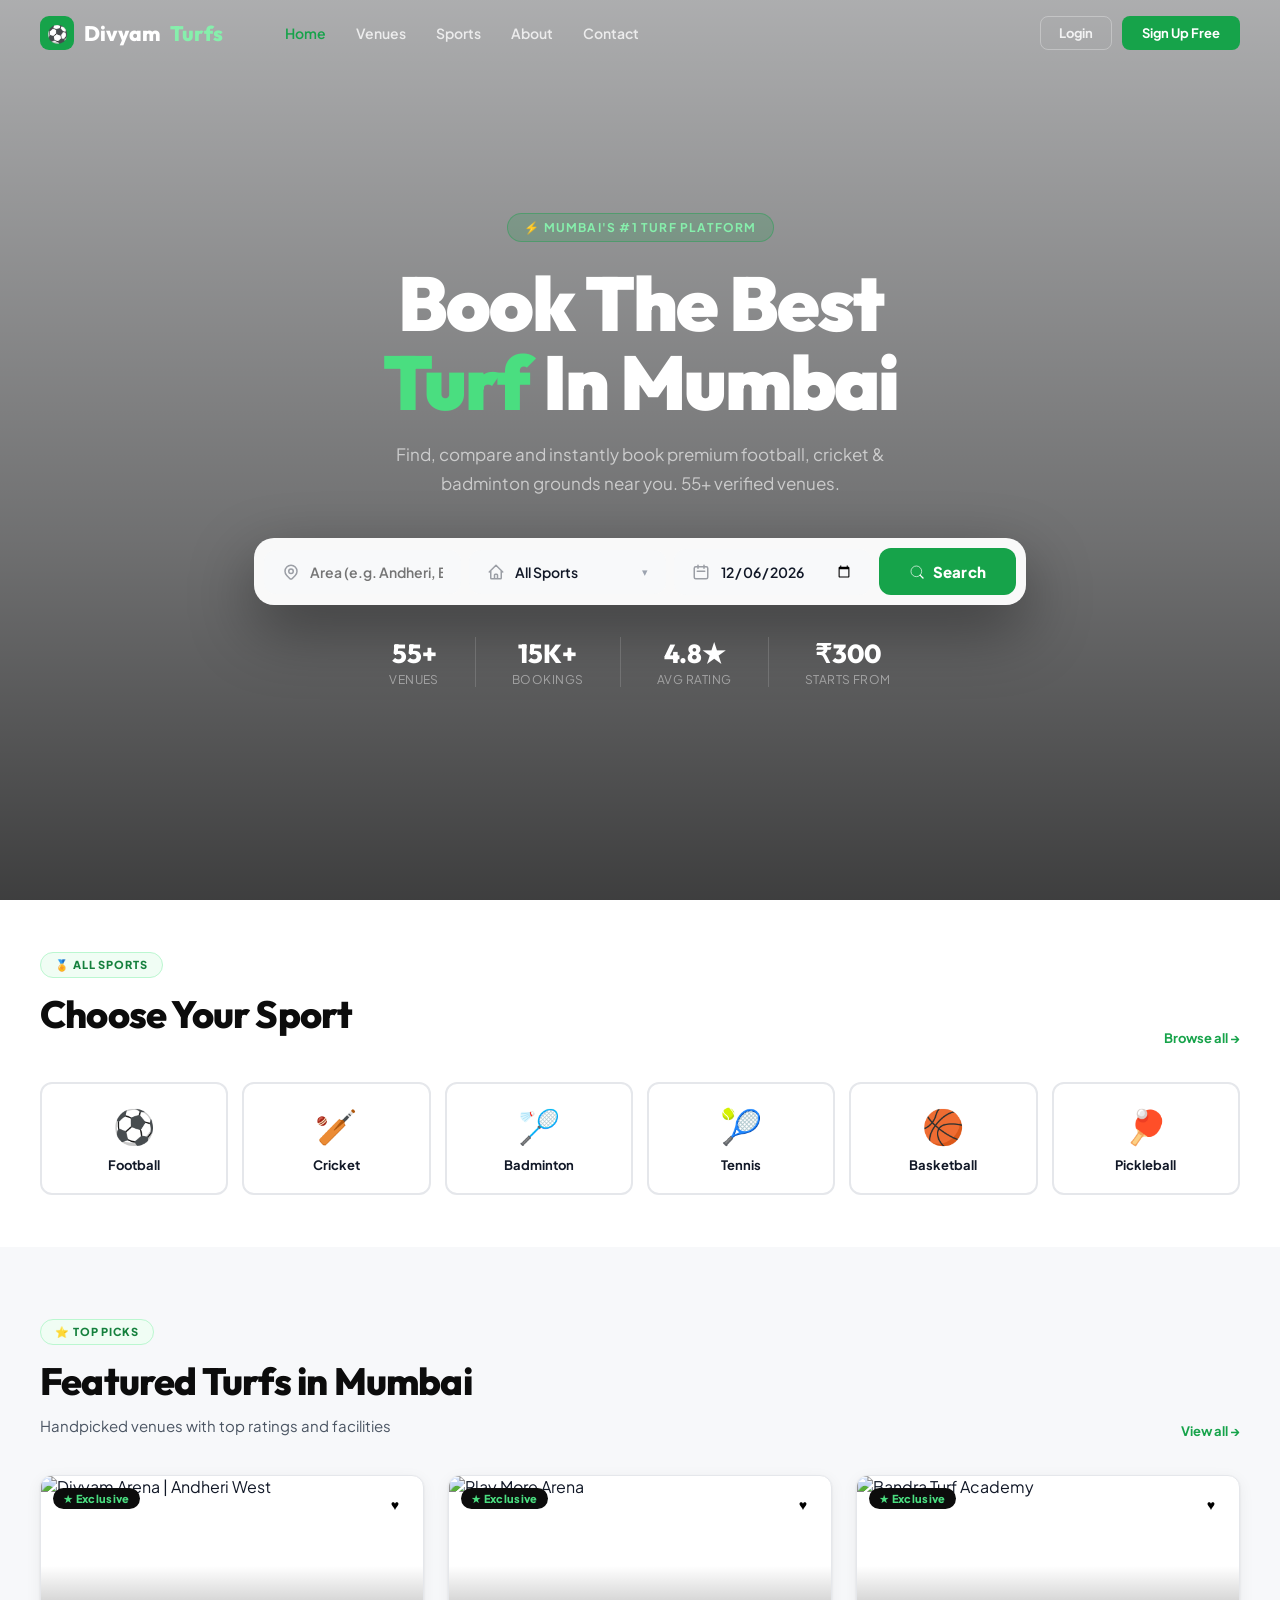
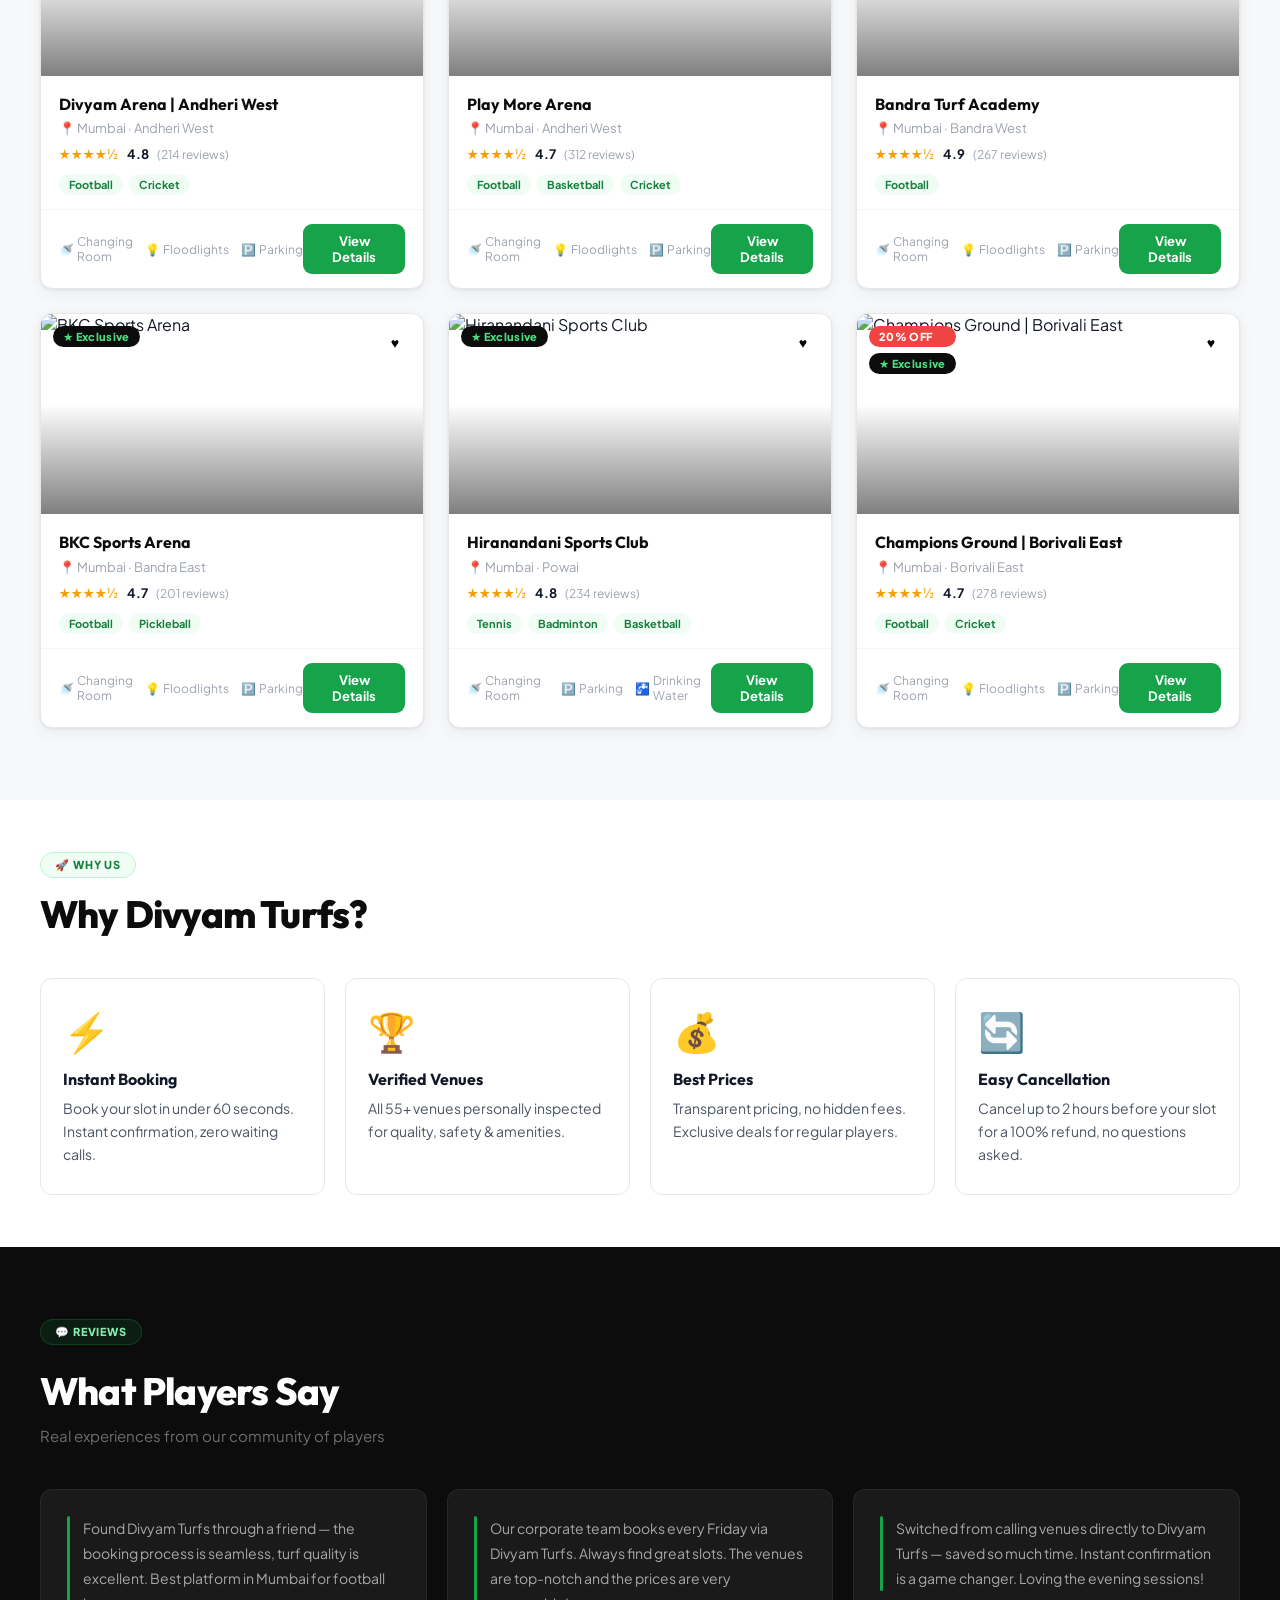
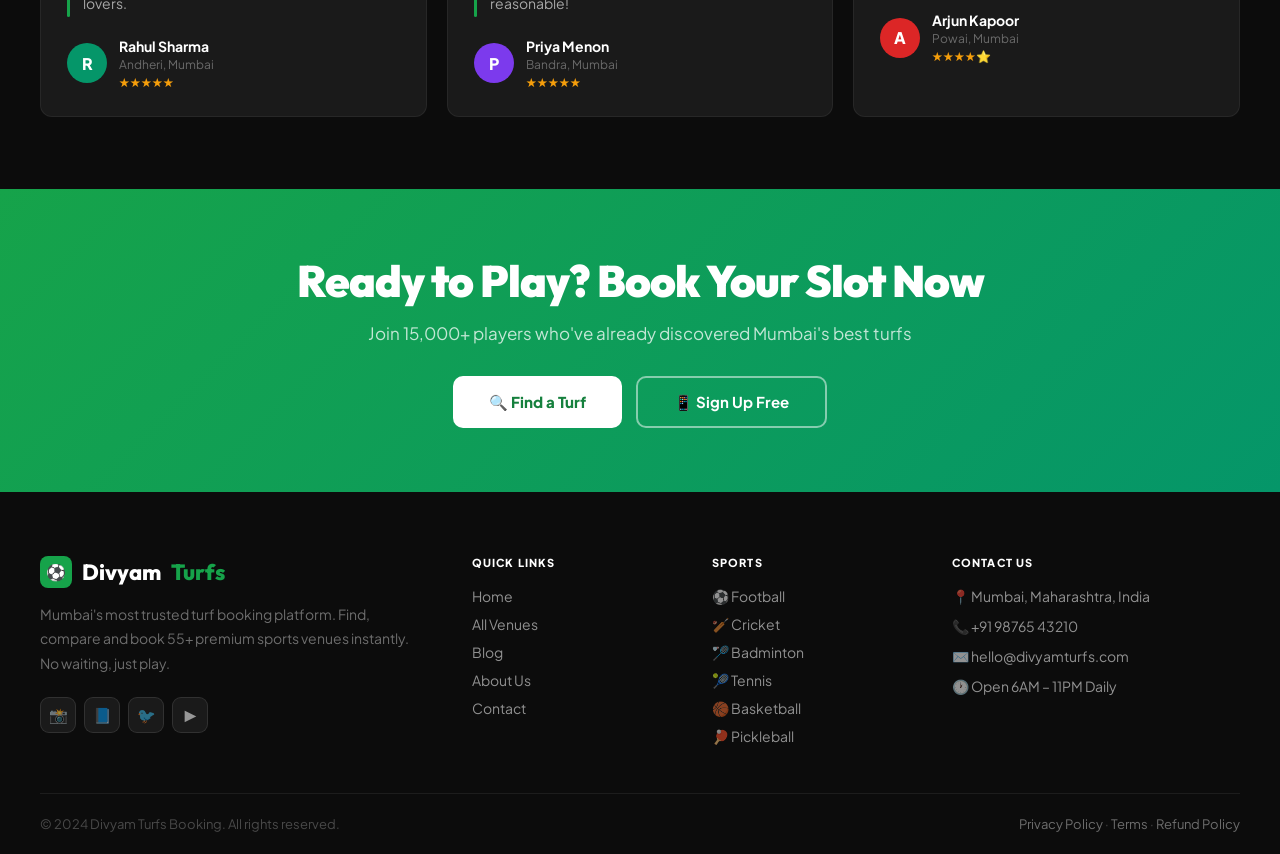
==== Turf_project/divyam_turf/index.html @ 802cd6c8 "Add files via upload" ====
<!DOCTYPE html>
<html lang="en">
<head>
<meta charset="UTF-8">
<meta name="viewport" content="width=device-width, initial-scale=1.0">
<title>Divyam Turfs Booking</title>
<link rel="preconnect" href="https://fonts.googleapis.com">
<link href="https://fonts.googleapis.com/css2?family=Plus+Jakarta+Sans:wght@300;400;500;600;700;800&family=Outfit:wght@400;600;700;800;900&display=swap" rel="stylesheet">
<style>
*{margin:0;padding:0;box-sizing:border-box}
:root{
  --g:#16a34a;--g2:#15803d;--g3:#bbf7d0;--g4:#f0fdf4;
  --dark:#0c0c0c;--dark2:#161616;--dark3:#1f1f1f;
  --white:#ffffff;--bg:#f7f8fa;
  --text:#111827;--text2:#4b5563;--text3:#9ca3af;
  --border:#e5e7eb;--border2:#d1d5db;
  --red:#ef4444;--yellow:#f59e0b;--blue:#3b82f6;
  --card-shadow:0 1px 3px rgba(0,0,0,0.08),0 4px 16px rgba(0,0,0,0.06);
  --card-hover:0 8px 32px rgba(0,0,0,0.14);
  --r:12px;--r2:8px;
  --font:'Plus Jakarta Sans',sans-serif;
  --display:'Outfit',sans-serif;
}
html{scroll-behavior:smooth;font-size:16px}
body{font-family:var(--font);background:var(--bg);color:var(--text);-webkit-font-smoothing:antialiased;overflow-x:hidden}
*,:before,:after{box-sizing:border-box}
a{text-decoration:none;color:inherit}
img{display:block;max-width:100%}
button{cursor:pointer;font-family:var(--font)}
input,select,textarea{font-family:var(--font);outline:none}
ul{list-style:none}

/* ── PAGES ── */
.page{display:none;min-height:100vh}
.page.active{display:block}

/* ── TOAST ── */
#toast{
  position:fixed;bottom:32px;left:50%;transform:translateX(-50%) translateY(8px);
  background:var(--dark);color:#fff;padding:12px 28px;border-radius:50px;
  font-size:14px;font-weight:600;letter-spacing:0.01em;
  opacity:0;transition:all 0.3s;z-index:99999;pointer-events:none;
  border:1px solid rgba(255,255,255,0.08);
}
#toast.show{opacity:1;transform:translateX(-50%) translateY(0)}

/* ── LOADER ── */
.page-loader{
  position:fixed;inset:0;background:#fff;z-index:9999;
  display:flex;align-items:center;justify-content:center;flex-direction:column;gap:16px;
  transition:opacity 0.4s;
}
.loader-logo{font-family:var(--display);font-size:28px;font-weight:800;color:var(--dark)}
.loader-logo span{color:var(--g)}
.loader-bar{width:200px;height:3px;background:#e5e7eb;border-radius:2px;overflow:hidden}
.loader-fill{height:100%;background:var(--g);border-radius:2px;animation:lf 1s ease forwards}
@keyframes lf{from{width:0}to{width:100%}}

/* ══════════════════════════
   NAVBAR
══════════════════════════ */
.navbar{
  position:fixed;top:0;left:0;right:0;z-index:1000;height:66px;
  display:flex;align-items:center;padding:0 40px;gap:48px;
  transition:all 0.3s;
}
.navbar.solid{background:var(--white);border-bottom:1px solid var(--border);box-shadow:0 1px 8px rgba(0,0,0,0.06)}
.navbar.transparent{background:transparent}
.nav-logo{font-family:var(--display);font-size:21px;font-weight:800;cursor:pointer;flex-shrink:0;display:flex;align-items:center;gap:10px}
.nav-logo-icon{width:34px;height:34px;background:var(--g);border-radius:9px;display:flex;align-items:center;justify-content:center;font-size:17px}
.navbar.transparent .nav-logo{color:#fff}
.navbar.solid .nav-logo{color:var(--dark)}
.nav-logo span{color:var(--g)}
.navbar.transparent .nav-logo span{color:#86efac}
.nav-links{display:flex;gap:2px;flex:1}
.nav-link{
  padding:8px 14px;border-radius:8px;font-size:14px;font-weight:600;
  cursor:pointer;transition:all 0.2s;
}
.navbar.transparent .nav-link{color:rgba(255,255,255,0.78)}
.navbar.transparent .nav-link:hover{color:#fff;background:rgba(255,255,255,0.1)}
.navbar.solid .nav-link{color:var(--text2)}
.navbar.solid .nav-link:hover{color:var(--text);background:var(--bg)}
.nav-link.active-link{color:var(--g)!important}
.nav-right{display:flex;gap:10px;margin-left:auto;align-items:center;flex-shrink:0}
.btn-ghost-w{background:transparent;color:rgba(255,255,255,0.85);border:1.5px solid rgba(255,255,255,0.3);padding:8px 18px;border-radius:8px;font-size:13px;font-weight:700;transition:all 0.2s}
.btn-ghost-w:hover{border-color:rgba(255,255,255,0.7);color:#fff;background:rgba(255,255,255,0.08)}
.btn-ghost-d{background:transparent;color:var(--text);border:1.5px solid var(--border2);padding:8px 18px;border-radius:8px;font-size:13px;font-weight:700;transition:all 0.2s}
.btn-ghost-d:hover{border-color:var(--g);color:var(--g)}
.btn-g{background:var(--g);color:#fff;padding:9px 20px;border-radius:8px;font-size:13px;font-weight:700;border:none;transition:all 0.2s}
.btn-g:hover{background:var(--g2);transform:translateY(-1px)}
.nav-avatar{width:34px;height:34px;border-radius:50%;background:var(--g);color:#fff;display:flex;align-items:center;justify-content:center;font-weight:800;font-size:14px;cursor:pointer;flex-shrink:0}
.hamburger{display:none;flex-direction:column;gap:5px;background:none;border:none;padding:4px;margin-left:auto}
.hamburger span{width:22px;height:2px;border-radius:2px;display:block;transition:0.3s}
.navbar.transparent .hamburger span{background:#fff}
.navbar.solid .hamburger span{background:var(--dark)}
.mob-menu{display:none;position:fixed;top:66px;left:0;right:0;background:#fff;border-bottom:1px solid var(--border);z-index:999;padding:8px 0 16px}
.mob-menu.open{display:block}
.mob-item{display:block;padding:13px 24px;font-size:15px;font-weight:600;color:var(--text2);cursor:pointer;transition:background 0.2s}
.mob-item:hover{background:var(--bg);color:var(--text)}
.mob-divider{height:1px;background:var(--border);margin:8px 0}
.mob-btns{display:flex;gap:10px;padding:12px 24px 0}
.mob-btns button{flex:1;padding:11px;border-radius:9px;font-size:14px;font-weight:700}

/* ══════════════════════════
   HOME PAGE
══════════════════════════ */
.home-hero{
  position:relative;height:100vh;min-height:640px;
  display:flex;align-items:center;justify-content:center;
  overflow:hidden;
}
.hero-bg{
  position:absolute;inset:0;
  background-image:url('https://images.unsplash.com/photo-1529900748604-07564a03e7a6?w=1600&q=85');
  background-size:cover;background-position:center;
  filter:blur(3px) brightness(0.42) saturate(1.2);
  transform:scale(1.06);
  transition:opacity 1s;
}
.hero-overlay{
  position:absolute;inset:0;
  background:linear-gradient(to bottom,rgba(0,0,0,0.3) 0%,rgba(0,0,0,0.55) 60%,rgba(0,0,0,0.75) 100%);
}
.hero-content{position:relative;text-align:center;padding:0 24px;max-width:820px}
.hero-eyebrow{
  display:inline-flex;align-items:center;gap:8px;
  background:rgba(22,163,74,0.18);border:1px solid rgba(22,163,74,0.4);
  color:#86efac;padding:6px 16px;border-radius:50px;
  font-size:12px;font-weight:700;letter-spacing:0.1em;text-transform:uppercase;
  margin-bottom:22px;
  animation:fadeD 0.7s ease both;
}
.hero-h1{
  font-family:var(--display);font-size:clamp(42px,6.5vw,76px);font-weight:900;
  color:#fff;line-height:1.04;letter-spacing:-2px;
  margin-bottom:18px;
  animation:fadeD 0.7s 0.1s ease both;
}
.hero-h1 em{color:#4ade80;font-style:normal}
.hero-sub{
  color:rgba(255,255,255,0.62);font-size:17px;font-weight:400;line-height:1.72;
  margin-bottom:40px;max-width:520px;margin-left:auto;margin-right:auto;
  animation:fadeD 0.7s 0.2s ease both;
}
@keyframes fadeD{from{opacity:0;transform:translateY(-14px)}to{opacity:1;transform:translateY(0)}}

/* Search Panel */
.search-panel{
  background:rgba(255,255,255,0.96);
  backdrop-filter:blur(20px);
  border-radius:20px;padding:10px;
  display:flex;gap:8px;align-items:center;
  box-shadow:0 24px 64px rgba(0,0,0,0.4);
  animation:fadeU 0.7s 0.3s ease both;
  max-width:780px;margin:0 auto;
}
@keyframes fadeU{from{opacity:0;transform:translateY(16px)}to{opacity:1;transform:translateY(0)}}
.sp-field{
  flex:1;display:flex;align-items:center;gap:10px;
  padding:11px 16px;background:#f8f9fa;border-radius:12px;
  border:2px solid transparent;transition:all 0.2s;min-width:0;
}
.sp-field:focus-within{border-color:var(--g);background:#fff}
.sp-field svg{flex-shrink:0;opacity:0.4}
.sp-field input,.sp-field select{
  border:none;background:transparent;font-size:14px;font-weight:600;
  color:var(--text);width:100%;
}
.sp-field select{appearance:none;cursor:pointer}
.sp-field select option{font-weight:500;color:var(--text)}
.sp-field::after{content:'▾';flex-shrink:0;font-size:11px;color:var(--text3);pointer-events:none}
.sp-field:not(:has(select))::after{display:none}
.search-btn{
  background:var(--g);color:#fff;
  padding:14px 30px;border-radius:12px;
  font-size:15px;font-weight:800;border:none;
  cursor:pointer;flex-shrink:0;
  display:flex;align-items:center;gap:8px;
  transition:all 0.2s;letter-spacing:0.01em;
  white-space:nowrap;
}
.search-btn:hover{background:var(--g2);transform:translateY(-1px);box-shadow:0 6px 20px rgba(22,163,74,0.4)}

/* Hero Stats */
.hero-stats{
  display:flex;gap:36px;justify-content:center;margin-top:32px;
  animation:fadeU 0.7s 0.45s ease both;
}
.h-stat{text-align:center}
.h-stat-n{font-family:var(--display);font-size:26px;font-weight:800;color:#fff}
.h-stat-l{font-size:12px;color:rgba(255,255,255,0.45);margin-top:2px;letter-spacing:0.04em;text-transform:uppercase}
.h-stat-div{width:1px;background:rgba(255,255,255,0.15);align-self:stretch}

/* Sections */
.section{padding:72px 40px}
.section-inner{max-width:1240px;margin:0 auto}
.sec-label{
  display:inline-flex;align-items:center;gap:8px;
  background:var(--g4);color:var(--g2);
  padding:5px 14px;border-radius:50px;
  font-size:11px;font-weight:800;letter-spacing:0.08em;text-transform:uppercase;
  margin-bottom:12px;border:1px solid var(--g3);
}
.sec-title{font-family:var(--display);font-size:clamp(26px,3.5vw,38px);font-weight:800;color:var(--dark);letter-spacing:-0.8px;margin-bottom:8px}
.sec-sub{font-size:15px;color:var(--text2);line-height:1.7}
.sec-head{display:flex;align-items:flex-end;justify-content:space-between;gap:20px;margin-bottom:36px}
.see-all{font-size:13px;font-weight:700;color:var(--g);cursor:pointer;display:flex;align-items:center;gap:4px;white-space:nowrap}
.see-all:hover{text-decoration:underline}

/* Sports Row */
.sports-scroll{display:grid;grid-template-columns:repeat(6,1fr);gap:14px}
.sport-pill{
  background:#fff;border:2px solid var(--border);border-radius:var(--r);
  padding:20px 14px;text-align:center;cursor:pointer;
  transition:all 0.22s;display:flex;flex-direction:column;align-items:center;gap:10px;
}
.sport-pill:hover,.sport-pill.active{border-color:var(--g);background:var(--g4);transform:translateY(-3px);box-shadow:var(--card-shadow)}
.sp-ico{font-size:34px;display:block}
.sp-name{font-size:13px;font-weight:700;color:var(--text)}

/* Results Section */
.results-section{padding:0 40px 72px}
.results-inner{max-width:1240px;margin:0 auto}
.results-bar{
  display:flex;align-items:center;justify-content:space-between;
  margin-bottom:28px;gap:16px;flex-wrap:wrap;
}
.results-bar h2{font-family:var(--display);font-size:22px;font-weight:800;color:var(--dark);letter-spacing:-0.4px}
.results-bar h2 span{color:var(--g)}
.filter-pills{display:flex;gap:8px;flex-wrap:wrap}
.f-pill{
  padding:8px 18px;border-radius:50px;font-size:13px;font-weight:600;
  border:2px solid var(--border);background:#fff;color:var(--text2);
  cursor:pointer;transition:all 0.18s;
}
.f-pill:hover{border-color:var(--g);color:var(--g)}
.f-pill.on{background:var(--g);border-color:var(--g);color:#fff}
.sort-sel{
  padding:9px 14px;border-radius:9px;border:2px solid var(--border);
  font-size:13px;font-weight:600;color:var(--text);background:#fff;cursor:pointer;
  transition:border-color 0.2s;
}
.sort-sel:focus{border-color:var(--g)}
.r-count{font-size:13px;color:var(--text3);white-space:nowrap}

/* ── TURF CARDS ── */
.cards-grid{display:grid;grid-template-columns:repeat(3,1fr);gap:24px}
.turf-card{
  background:#fff;border-radius:var(--r);overflow:hidden;
  box-shadow:var(--card-shadow);cursor:pointer;
  border:1px solid var(--border);
  transition:transform 0.28s cubic-bezier(0.25,0.8,0.25,1),box-shadow 0.28s;
}
.turf-card:hover{transform:translateY(-6px);box-shadow:var(--card-hover);border-color:rgba(22,163,74,0.15)}
.tc-img{position:relative;height:200px;overflow:hidden}
.tc-img img{width:100%;height:100%;object-fit:cover;transition:transform 0.4s ease}
.turf-card:hover .tc-img img{transform:scale(1.07)}
.tc-overlay{position:absolute;inset:0;background:linear-gradient(to top,rgba(0,0,0,0.5) 0%,transparent 55%)}
.tc-badges{position:absolute;top:12px;left:12px;display:flex;flex-direction:column;gap:6px}
.tc-badge{display:inline-flex;align-items:center;gap:4px;padding:4px 10px;border-radius:50px;font-size:11px;font-weight:800;letter-spacing:0.03em}
.badge-excl{background:var(--dark);color:#4ade80}
.badge-disc{background:#ef4444;color:#fff}
.badge-new{background:var(--blue);color:#fff}
.tc-fav{position:absolute;top:12px;right:12px;width:32px;height:32px;border-radius:50%;background:rgba(255,255,255,0.9);display:flex;align-items:center;justify-content:center;font-size:14px;border:none;cursor:pointer;transition:all 0.2s;backdrop-filter:blur(4px)}
.tc-fav:hover{background:#fff;transform:scale(1.1)}
.tc-fav.liked{color:#ef4444}
.tc-body{padding:18px 18px 0}
.tc-name{font-family:var(--display);font-size:16px;font-weight:700;color:var(--dark);margin-bottom:6px;line-height:1.3;transition:color 0.2s}
.turf-card:hover .tc-name{color:var(--g2)}
.tc-loc{display:flex;align-items:center;gap:5px;font-size:13px;color:var(--text3);margin-bottom:10px}
.tc-rating{display:flex;align-items:center;gap:8px;margin-bottom:12px}
.tc-stars{color:var(--yellow);font-size:13px;letter-spacing:1px}
.tc-rscore{font-size:13px;font-weight:700;color:var(--text)}
.tc-rcount{font-size:12px;color:var(--text3)}
.tc-sports{display:flex;gap:6px;flex-wrap:wrap;margin-bottom:14px}
.tc-sport{font-size:11px;font-weight:700;padding:4px 10px;border-radius:50px;background:var(--g4);color:var(--g2)}
.tc-footer{
  display:flex;align-items:center;justify-content:space-between;
  padding:14px 18px;border-top:1px solid #f3f4f6;margin-top:4px;
}
.tc-amenities{display:flex;gap:12px}
.tc-am{font-size:12px;color:var(--text3);display:flex;align-items:center;gap:3px}
.tc-btn{
  background:var(--g);color:#fff;padding:9px 20px;
  border-radius:9px;font-size:13px;font-weight:700;border:none;
  cursor:pointer;transition:all 0.2s;
}
.tc-btn:hover{background:var(--g2)}

/* Empty */
.empty-state{grid-column:1/-1;text-align:center;padding:80px 20px}
.empty-ico{font-size:72px;margin-bottom:16px}
.empty-state h3{font-family:var(--display);font-size:24px;font-weight:700;margin-bottom:8px}
.empty-state p{color:var(--text3);font-size:15px}

/* Skeleton */
.skel{background:#fff;border-radius:var(--r);overflow:hidden;border:1px solid var(--border)}
.skel-img{height:200px;background:linear-gradient(90deg,#f0f0f0 25%,#f9f9f9 50%,#f0f0f0 75%);background-size:200% 100%;animation:shimmer 1.5s infinite}
.skel-b{padding:18px;display:flex;flex-direction:column;gap:10px}
.skel-l{height:13px;border-radius:6px;background:linear-gradient(90deg,#f0f0f0 25%,#f9f9f9 50%,#f0f0f0 75%);background-size:200% 100%;animation:shimmer 1.5s infinite}
@keyframes shimmer{0%{background-position:200% 0}100%{background-position:-200% 0}}

/* Features */
.features-grid{display:grid;grid-template-columns:repeat(4,1fr);gap:20px}
.feat-card{background:#fff;border-radius:var(--r);padding:28px 22px;border:1px solid var(--border);transition:all 0.2s}
.feat-card:hover{border-color:var(--g);box-shadow:var(--card-shadow);transform:translateY(-3px)}
.feat-ico{font-size:38px;margin-bottom:14px}
.feat-h{font-family:var(--display);font-size:16px;font-weight:700;margin-bottom:8px}
.feat-p{font-size:14px;color:var(--text2);line-height:1.65}

/* Testimonials */
.testi-section{background:var(--dark);padding:72px 40px}
.testi-inner{max-width:1240px;margin:0 auto}
.testi-grid{display:grid;grid-template-columns:repeat(3,1fr);gap:20px;margin-top:40px}
.testi-card{background:#1a1a1a;border-radius:var(--r);padding:26px;border:1px solid rgba(255,255,255,0.06);transition:border-color 0.2s}
.testi-card:hover{border-color:rgba(22,163,74,0.3)}
.testi-q{font-size:14px;color:rgba(255,255,255,0.62);line-height:1.8;margin-bottom:20px;position:relative;padding-left:16px}
.testi-q::before{content:'';position:absolute;left:0;top:0;bottom:0;width:3px;background:var(--g);border-radius:2px}
.testi-au{display:flex;align-items:center;gap:12px}
.testi-av{width:40px;height:40px;border-radius:50%;display:flex;align-items:center;justify-content:center;font-weight:800;font-size:16px;color:#fff;flex-shrink:0}
.testi-name{font-size:14px;font-weight:700;color:#fff}
.testi-loc{font-size:12px;color:rgba(255,255,255,0.35);margin-top:2px}
.testi-stars{color:var(--yellow);font-size:12px;margin-top:3px}

/* CTA Banner */
.cta-section{background:linear-gradient(135deg,var(--g) 0%,#059669 100%);padding:64px 40px;text-align:center}
.cta-section h2{font-family:var(--display);font-size:clamp(28px,4vw,44px);font-weight:900;color:#fff;letter-spacing:-1px;margin-bottom:14px}
.cta-section p{color:rgba(255,255,255,0.75);font-size:17px;margin-bottom:32px}
.cta-btns{display:flex;gap:14px;justify-content:center;flex-wrap:wrap}
.btn-white{background:#fff;color:var(--g2);padding:14px 36px;border-radius:10px;font-size:15px;font-weight:800;border:none;cursor:pointer;transition:all 0.2s}
.btn-white:hover{transform:translateY(-2px);box-shadow:0 8px 24px rgba(0,0,0,0.2)}
.btn-outline-white{background:transparent;color:#fff;padding:14px 36px;border-radius:10px;font-size:15px;font-weight:700;border:2px solid rgba(255,255,255,0.5);cursor:pointer;transition:all 0.2s}
.btn-outline-white:hover{border-color:#fff;background:rgba(255,255,255,0.1)}

/* ══════════════════════════
   DETAIL PAGE
══════════════════════════ */
.detail-page{padding-top:66px;background:var(--bg)}
.dp-gallery{display:grid;grid-template-columns:1fr 1fr;gap:10px;padding:28px 40px 0;max-width:1240px;margin:0 auto}
.dp-gal-main{height:400px;border-radius:var(--r);overflow:hidden;cursor:zoom-in}
.dp-gal-main img{width:100%;height:100%;object-fit:cover;transition:transform 0.4s}
.dp-gal-main:hover img{transform:scale(1.04)}
.dp-gal-thumbs{display:grid;grid-template-rows:repeat(3,1fr);gap:10px}
.dp-gal-th{border-radius:9px;overflow:hidden;cursor:pointer;border:3px solid transparent;transition:all 0.2s}
.dp-gal-th.active{border-color:var(--g)}
.dp-gal-th img{width:100%;height:100%;object-fit:cover;transition:transform 0.3s}
.dp-gal-th:hover img{transform:scale(1.06)}
.dp-body{max-width:1240px;margin:0 auto;padding:32px 40px 72px;display:grid;grid-template-columns:1fr 400px;gap:36px;align-items:start}
.dp-left{}
.dp-breadcrumb{display:flex;align-items:center;gap:8px;font-size:13px;color:var(--text3);margin-bottom:20px;flex-wrap:wrap}
.dp-breadcrumb .link{color:var(--g);font-weight:600;cursor:pointer}
.dp-breadcrumb .link:hover{text-decoration:underline}
.dp-breadcrumb .sep{color:var(--border2)}
.dp-name{font-family:var(--display);font-size:clamp(24px,3vw,34px);font-weight:800;letter-spacing:-0.7px;margin-bottom:12px;color:var(--dark)}
.dp-meta{display:flex;align-items:center;gap:14px;flex-wrap:wrap;margin-bottom:16px}
.dp-rat{display:flex;align-items:center;gap:6px;background:#fef9c3;padding:6px 14px;border-radius:50px}
.dp-rat .sc{font-size:15px;font-weight:800;color:#92400e}
.dp-rat .rv{font-size:12px;color:#92400e}
.dp-loc-full{display:flex;align-items:center;gap:6px;font-size:14px;color:var(--text2)}
.dp-tags{display:flex;gap:8px;flex-wrap:wrap;margin-bottom:24px}
.dp-tag{padding:7px 16px;border-radius:50px;background:var(--g4);color:var(--g2);font-size:13px;font-weight:700;border:1px solid var(--g3)}
.dp-section{margin-bottom:32px}
.dp-section-title{font-family:var(--display);font-size:18px;font-weight:800;margin-bottom:16px;padding-bottom:12px;border-bottom:2px solid var(--border);display:flex;align-items:center;gap:8px;color:var(--dark)}
.dp-about{font-size:15px;color:var(--text2);line-height:1.8}
.dp-amenities{display:grid;grid-template-columns:repeat(3,1fr);gap:10px}
.dp-am{display:flex;align-items:center;gap:10px;padding:13px 15px;background:var(--bg);border-radius:10px;border:1px solid var(--border);font-size:14px;font-weight:600}
.dp-am-ico{font-size:20px}
.dp-rules{display:flex;flex-direction:column;gap:10px}
.dp-rule{display:flex;align-items:flex-start;gap:10px;font-size:14px;color:var(--text2);line-height:1.55}
.rule-dot{width:7px;height:7px;border-radius:50%;background:var(--g);flex-shrink:0;margin-top:5px}

/* Booking Widget */
.bw{background:#fff;border-radius:16px;box-shadow:0 8px 40px rgba(0,0,0,0.1);border:1px solid var(--border);overflow:hidden;position:sticky;top:82px}
.bw-top{background:var(--dark);padding:22px 24px}
.bw-top h3{font-family:var(--display);font-size:18px;font-weight:800;color:#fff;margin-bottom:4px}
.bw-top p{font-size:13px;color:rgba(255,255,255,0.4)}
.bw-price{font-family:var(--display);font-size:30px;font-weight:900;color:#4ade80;margin-top:10px}
.bw-price small{font-size:13px;font-weight:400;color:rgba(255,255,255,0.4);font-family:var(--font)}
.bw-body{padding:22px}
.bw-field{margin-bottom:18px}
.bw-label{display:block;font-size:11px;font-weight:800;color:var(--text3);text-transform:uppercase;letter-spacing:0.08em;margin-bottom:8px}
.bw-inp{width:100%;padding:12px 14px;border:2px solid var(--border);border-radius:10px;font-size:14px;color:var(--text);transition:border-color 0.2s;background:#fff}
.bw-inp:focus{border-color:var(--g)}
.dur-row{display:flex;gap:8px}
.dur-btn{flex:1;padding:10px 6px;border:2px solid var(--border);border-radius:9px;font-size:12px;font-weight:700;background:#fff;color:var(--text2);cursor:pointer;transition:all 0.2s;text-align:center;font-family:var(--font)}
.dur-btn:hover{border-color:var(--g);color:var(--g)}
.dur-btn.on{background:var(--g);border-color:var(--g);color:#fff}
.slots-legend{display:flex;gap:14px;margin-bottom:10px}
.s-leg{display:flex;align-items:center;gap:6px;font-size:11px;color:var(--text3)}
.s-dot{width:9px;height:9px;border-radius:50%}
.slots-grid{display:grid;grid-template-columns:repeat(3,1fr);gap:6px;max-height:220px;overflow-y:auto;padding-right:4px}
.slots-grid::-webkit-scrollbar{width:4px}
.slots-grid::-webkit-scrollbar-thumb{background:#e5e7eb;border-radius:2px}
.s-btn{padding:9px 4px;border-radius:8px;font-size:11px;font-weight:700;border:2px solid;cursor:pointer;text-align:center;font-family:var(--font);transition:all 0.15s}
.s-av{border-color:#bbf7d0;background:#f0fdf4;color:#15803d}
.s-av:hover{border-color:var(--g);background:#dcfce7}
.s-av.sel{border-color:var(--g);background:var(--g);color:#fff;transform:scale(1.04)}
.s-bk{border-color:#fecaca;background:#fef2f2;color:#b91c1c;cursor:not-allowed;opacity:0.65}
.price-summary{background:#f8fafb;border-radius:12px;padding:16px;margin:18px 0;border:1px solid var(--border)}
.ps-row{display:flex;justify-content:space-between;font-size:14px;color:var(--text2);margin-bottom:8px}
.ps-row:last-child{margin-bottom:0;padding-top:10px;border-top:1px solid var(--border);font-weight:800;color:var(--dark);font-size:16px}
.ps-row:last-child span:last-child{color:var(--g);font-size:18px}
.bw-book{width:100%;padding:15px;background:var(--g);color:#fff;border:none;border-radius:11px;font-size:16px;font-weight:800;cursor:pointer;transition:all 0.2s;letter-spacing:0.01em;font-family:var(--font);margin-bottom:10px}
.bw-book:hover{background:var(--g2);transform:translateY(-1px)}
.bw-call{width:100%;padding:13px;background:var(--g4);color:var(--g2);border:2px solid var(--g3);border-radius:11px;font-size:14px;font-weight:700;cursor:pointer;transition:all 0.2s;font-family:var(--font)}
.bw-call:hover{background:#dcfce7}

/* ══════════════════════════
   AUTH PAGES
══════════════════════════ */
.auth-page{min-height:100vh;display:flex;align-items:center;justify-content:center;padding:80px 20px 40px;background:var(--bg)}
.auth-card{background:#fff;border-radius:20px;padding:44px;max-width:460px;width:100%;box-shadow:0 8px 40px rgba(0,0,0,0.08);border:1px solid var(--border)}
.auth-logo{display:flex;align-items:center;gap:10px;margin-bottom:28px}
.auth-logo .ico{width:38px;height:38px;background:var(--g);border-radius:10px;display:flex;align-items:center;justify-content:center;font-size:19px}
.auth-logo span{font-family:var(--display);font-size:20px;font-weight:800;color:var(--dark)}
.auth-logo span em{color:var(--g);font-style:normal}
.auth-h{font-family:var(--display);font-size:26px;font-weight:800;color:var(--dark);margin-bottom:8px;letter-spacing:-0.5px}
.auth-sub{font-size:14px;color:var(--text2);margin-bottom:28px;line-height:1.6}
.auth-field{margin-bottom:18px}
.auth-label{display:block;font-size:13px;font-weight:700;color:var(--text);margin-bottom:8px}
.auth-inp{
  width:100%;padding:13px 16px;border:2px solid var(--border);
  border-radius:10px;font-size:15px;color:var(--text);
  transition:border-color 0.2s;background:#fff;
}
.auth-inp:focus{border-color:var(--g)}
.auth-inp.err{border-color:#ef4444;background:#fef2f2}
.auth-err{font-size:12px;color:#ef4444;margin-top:5px;display:none}
.auth-err.show{display:block}
.auth-submit{
  width:100%;padding:15px;background:var(--g);color:#fff;
  border:none;border-radius:11px;font-size:16px;font-weight:800;
  cursor:pointer;transition:all 0.2s;margin-top:8px;letter-spacing:0.01em;
}
.auth-submit:hover{background:var(--g2);transform:translateY(-1px)}
.auth-divider{display:flex;align-items:center;gap:14px;margin:20px 0}
.auth-divider span{font-size:13px;color:var(--text3);white-space:nowrap}
.auth-divider::before,.auth-divider::after{content:'';flex:1;height:1px;background:var(--border)}
.auth-switch{text-align:center;font-size:14px;color:var(--text2);margin-top:20px}
.auth-switch a{color:var(--g);font-weight:700;cursor:pointer}
.auth-switch a:hover{text-decoration:underline}
.auth-google{
  width:100%;padding:13px;background:#fff;color:var(--text);
  border:2px solid var(--border);border-radius:10px;font-size:14px;font-weight:700;
  cursor:pointer;transition:all 0.2s;display:flex;align-items:center;justify-content:center;gap:10px;
}
.auth-google:hover{border-color:var(--border2);box-shadow:0 2px 8px rgba(0,0,0,0.06)}

/* Password toggle */
.inp-wrap{position:relative}
.inp-eye{position:absolute;right:14px;top:50%;transform:translateY(-50%);cursor:pointer;font-size:18px;opacity:0.4;background:none;border:none;transition:opacity 0.2s}
.inp-eye:hover{opacity:0.7}

/* ══════════════════════════
   PAYMENT PAGE
══════════════════════════ */
.payment-page{padding-top:66px;min-height:100vh;background:var(--bg)}
.pay-inner{max-width:1000px;margin:0 auto;padding:40px}
.pay-grid{display:grid;grid-template-columns:1fr 380px;gap:32px;align-items:start}
.pay-card{background:#fff;border-radius:var(--r);border:1px solid var(--border);overflow:hidden;margin-bottom:20px}
.pay-card-head{padding:18px 22px;border-bottom:1px solid var(--border);font-family:var(--display);font-size:16px;font-weight:700;display:flex;align-items:center;gap:8px}
.pay-card-body{padding:22px}
.pay-field{margin-bottom:16px}
.pay-label{display:block;font-size:12px;font-weight:700;color:var(--text3);text-transform:uppercase;letter-spacing:0.06em;margin-bottom:7px}
.pay-inp{width:100%;padding:12px 14px;border:2px solid var(--border);border-radius:9px;font-size:14px;color:var(--text);transition:border-color 0.2s}
.pay-inp:focus{border-color:var(--g)}
.pay-row{display:grid;grid-template-columns:1fr 1fr;gap:12px}
.pay-methods{display:flex;gap:10px;margin-bottom:20px;flex-wrap:wrap}
.pay-method{
  flex:1;min-width:100px;padding:12px 14px;border:2px solid var(--border);border-radius:10px;
  cursor:pointer;transition:all 0.2s;text-align:center;font-size:13px;font-weight:700;
  display:flex;align-items:center;justify-content:center;gap:6px;
}
.pay-method.active{border-color:var(--g);background:var(--g4);color:var(--g2)}
.pay-method:hover:not(.active){border-color:var(--border2)}
/* Summary Box */
.pay-summary{background:#fff;border-radius:var(--r);border:1px solid var(--border);overflow:hidden;position:sticky;top:82px}
.pay-sum-head{background:var(--dark);padding:18px 22px;color:#fff;font-family:var(--display);font-size:16px;font-weight:700}
.pay-sum-body{padding:22px}
.pay-sum-img{height:120px;border-radius:10px;overflow:hidden;margin-bottom:16px}
.pay-sum-img img{width:100%;height:100%;object-fit:cover}
.pay-sum-name{font-family:var(--display);font-size:16px;font-weight:700;margin-bottom:4px;color:var(--dark)}
.pay-sum-loc{font-size:13px;color:var(--text3);margin-bottom:16px}
.pay-sum-row{display:flex;justify-content:space-between;font-size:14px;color:var(--text2);margin-bottom:10px}
.pay-sum-row:last-child{font-weight:800;color:var(--dark);font-size:16px;padding-top:10px;border-top:1px solid var(--border);margin-bottom:0}
.pay-sum-row:last-child span:last-child{color:var(--g);font-size:18px}
.pay-now{width:100%;padding:15px;background:var(--g);color:#fff;border:none;border-radius:11px;font-size:16px;font-weight:800;cursor:pointer;transition:all 0.2s;margin-top:18px;display:flex;align-items:center;justify-content:center;gap:8px;font-family:var(--font)}
.pay-now:hover{background:var(--g2);transform:translateY(-1px)}
.pay-secure{text-align:center;font-size:12px;color:var(--text3);margin-top:10px;display:flex;align-items:center;justify-content:center;gap:5px}
.upi-grid{display:grid;grid-template-columns:repeat(3,1fr);gap:10px}
.upi-opt{border:2px solid var(--border);border-radius:9px;padding:12px;cursor:pointer;transition:all 0.2s;text-align:center;font-size:13px;font-weight:600}
.upi-opt:hover,.upi-opt.active{border-color:var(--g);background:var(--g4);color:var(--g2)}

/* ══════════════════════════
   CONFIRM PAGE
══════════════════════════ */
.confirm-wrap{min-height:calc(100vh - 66px);display:flex;align-items:center;justify-content:center;padding:60px 24px;background:linear-gradient(135deg,#f0fdf4 0%,#dcfce7 40%,#f4f6f8 100%)}
.confirm-card{background:#fff;border-radius:24px;padding:52px;max-width:580px;width:100%;box-shadow:0 20px 60px rgba(0,0,0,0.08);text-align:center;animation:confirmPop 0.5s cubic-bezier(0.34,1.56,0.64,1) both}
@keyframes confirmPop{from{opacity:0;transform:scale(0.86) translateY(24px)}to{opacity:1;transform:scale(1) translateY(0)}}
.conf-icon{width:96px;height:96px;border-radius:50%;background:linear-gradient(135deg,#16a34a,#4ade80);display:flex;align-items:center;justify-content:center;font-size:46px;margin:0 auto 24px;box-shadow:0 8px 32px rgba(22,163,74,0.3);animation:iconPop 0.4s 0.3s cubic-bezier(0.34,1.56,0.64,1) both}
@keyframes iconPop{from{transform:scale(0)}to{transform:scale(1)}}
.conf-title{font-family:var(--display);font-size:32px;font-weight:900;color:var(--dark);margin-bottom:8px;letter-spacing:-0.7px}
.conf-sub{color:var(--text2);font-size:16px;margin-bottom:28px;line-height:1.6}
.conf-id{display:inline-block;background:var(--g4);color:var(--g2);padding:9px 24px;border-radius:50px;font-weight:800;font-size:16px;letter-spacing:0.04em;margin-bottom:28px;border:1px solid var(--g3)}
.conf-details{background:#f8fafb;border-radius:16px;padding:24px;text-align:left;margin-bottom:28px;border:1px solid var(--border)}
.conf-row{display:flex;justify-content:space-between;align-items:flex-start;padding:10px 0;border-bottom:1px solid var(--border);gap:16px}
.conf-row:last-child{border-bottom:none;padding-bottom:0}
.conf-lbl{font-size:13px;color:var(--text3);font-weight:600;flex-shrink:0}
.conf-val{font-size:14px;font-weight:700;color:var(--text);text-align:right}
.conf-val.price{color:var(--g);font-size:18px;font-weight:900;font-family:var(--display)}
.conf-actions{display:flex;gap:12px}
.conf-actions button{flex:1;padding:14px;border-radius:11px;font-size:14px;font-weight:800;cursor:pointer;font-family:var(--font);transition:all 0.2s}
.conf-dl{background:var(--g4);color:var(--g2);border:2px solid var(--g3)}
.conf-dl:hover{background:#dcfce7}
.conf-home{background:var(--g);color:#fff;border:none}
.conf-home:hover{background:var(--g2)}

/* ══════════════════════════
   FOOTER
══════════════════════════ */
.footer{background:var(--dark);color:rgba(255,255,255,0.55);padding:64px 40px 0}
.footer-grid{max-width:1240px;margin:0 auto;display:grid;grid-template-columns:2fr 1fr 1fr 1.5fr;gap:48px;padding-bottom:48px;border-bottom:1px solid rgba(255,255,255,0.07)}
.f-logo{font-family:var(--display);font-size:22px;font-weight:800;color:#fff;display:flex;align-items:center;gap:10px;margin-bottom:14px}
.f-logo .ico{width:32px;height:32px;background:var(--g);border-radius:8px;display:flex;align-items:center;justify-content:center;font-size:16px}
.f-logo span{color:var(--g)}
.f-desc{font-size:14px;line-height:1.75;margin-bottom:22px;color:rgba(255,255,255,0.4)}
.f-socials{display:flex;gap:8px}
.f-soc{width:36px;height:36px;border-radius:9px;background:rgba(255,255,255,0.06);border:1px solid rgba(255,255,255,0.1);display:flex;align-items:center;justify-content:center;cursor:pointer;font-size:15px;transition:all 0.2s}
.f-soc:hover{background:var(--g);border-color:var(--g)}
.f-col h4{font-size:11px;font-weight:800;color:#fff;text-transform:uppercase;letter-spacing:0.1em;margin-bottom:18px}
.f-col ul{display:flex;flex-direction:column;gap:10px}
.f-col ul li{font-size:14px;cursor:pointer;transition:color 0.2s}
.f-col ul li:hover{color:#4ade80}
.f-contact{font-size:14px;display:flex;align-items:flex-start;gap:8px;margin-bottom:12px}
.f-bottom{max-width:1240px;margin:0 auto;display:flex;justify-content:space-between;align-items:center;padding:22px 0;font-size:13px;color:rgba(255,255,255,0.25);flex-wrap:wrap;gap:8px}
.f-bottom a{color:rgba(255,255,255,0.4);transition:color 0.2s}
.f-bottom a:hover{color:#4ade80}

/* Back to top */
#btt{position:fixed;bottom:28px;right:28px;width:46px;height:46px;border-radius:50%;background:var(--g);color:#fff;border:none;font-size:20px;display:flex;align-items:center;justify-content:center;box-shadow:0 4px 20px rgba(22,163,74,0.45);cursor:pointer;opacity:0;transform:translateY(12px);transition:all 0.3s;z-index:800}
#btt.show{opacity:1;transform:translateY(0)}
#btt:hover{background:var(--g2);transform:translateY(-2px)}

/* ── RESPONSIVE ── */
@media(max-width:1100px){
  .cards-grid{grid-template-columns:repeat(2,1fr)}
  .features-grid{grid-template-columns:repeat(2,1fr)}
  .testi-grid{grid-template-columns:repeat(2,1fr)}
  .sports-scroll{grid-template-columns:repeat(4,1fr)}
  .footer-grid{grid-template-columns:1fr 1fr;gap:32px}
  .dp-body{grid-template-columns:1fr}
  .bw{position:static}
  .pay-grid{grid-template-columns:1fr}
  .dp-gallery{grid-template-columns:1fr}
  .dp-gal-thumbs{grid-template-rows:none;grid-template-columns:repeat(3,1fr);height:100px}
  .dp-gal-main{height:300px}
}
@media(max-width:768px){
  .navbar{padding:0 20px}
  .nav-links,.nav-right{display:none}
  .hamburger{display:flex}
  .search-panel{flex-direction:column}
  .search-btn{width:100%;justify-content:center}
  .section,.results-section{padding-left:20px;padding-right:20px}
  .testi-section,.cta-section,.footer{padding-left:20px;padding-right:20px}
  .hero-stats{gap:20px}
  .dp-gallery,.dp-body{padding-left:20px;padding-right:20px}
  .pay-inner{padding:24px 20px}
}
@media(max-width:640px){
  .cards-grid{grid-template-columns:1fr}
  .sports-scroll{grid-template-columns:repeat(3,1fr)}
  .testi-grid,.features-grid{grid-template-columns:1fr}
  .footer-grid{grid-template-columns:1fr}
  .dp-amenities{grid-template-columns:repeat(2,1fr)}
  .hero-stats{gap:16px}
  .auth-card{padding:32px 22px}
  .confirm-card{padding:36px 24px}
  .conf-actions{flex-direction:column}
  .hero h1{letter-spacing:-1px}
}

/* Animations */
@keyframes fadeIn{from{opacity:0;transform:translateY(10px)}to{opacity:1;transform:translateY(0)}}
.anim-in{animation:fadeIn 0.45s ease both}
</style>
</head>
<body>

<!-- Page Loader -->
<div class="page-loader" id="loader">
  <div class="loader-logo">Divyam <span>Turfs</span></div>
  <div class="loader-bar"><div class="loader-fill"></div></div>
</div>

<!-- Toast -->
<div id="toast"></div>

<!-- Back to Top -->
<button id="btt" onclick="scrollTo({top:0,behavior:'smooth'})">↑</button>

<!-- ════════════════════════════════
     NAVBAR
════════════════════════════════ -->
<nav class="navbar transparent" id="navbar">
  <div class="nav-logo" onclick="goHome()">
    <div class="nav-logo-icon">⚽</div>
    Divyam <span>Turfs</span>
  </div>
  <div class="nav-links">
    <span class="nav-link active-link" onclick="goHome()">Home</span>
    <span class="nav-link" onclick="showPage('venues')">Venues</span>
    <span class="nav-link" onclick="toast('Sports section coming soon!')">Sports</span>
    <span class="nav-link" onclick="toast('About page coming soon!')">About</span>
    <span class="nav-link" onclick="toast('Contact page coming soon!')">Contact</span>
  </div>
  <div class="nav-right" id="nav-right">
    <button class="btn-ghost-w" onclick="showPage('login')">Login</button>
    <button class="btn-g" onclick="showPage('signup')">Sign Up Free</button>
  </div>
  <button class="hamburger" id="ham" onclick="toggleMob()"><span></span><span></span><span></span></button>
</nav>

<!-- Mobile Menu -->
<div class="mob-menu" id="mob-menu">
  <span class="mob-item" onclick="goHome();closeMob()">🏠 Home</span>
  <span class="mob-item" onclick="showPage('venues');closeMob()">🏟️ Venues</span>
  <span class="mob-item" onclick="toast('Coming soon!');closeMob()">⚽ Sports</span>
  <span class="mob-item" onclick="toast('Coming soon!');closeMob()">ℹ️ About</span>
  <div class="mob-divider"></div>
  <div class="mob-btns" id="mob-btns">
    <button class="btn-ghost-d" onclick="showPage('login');closeMob()">Login</button>
    <button class="btn-g" onclick="showPage('signup');closeMob()">Sign Up</button>
  </div>
</div>

<!-- ════════════════════════════════
     HOME PAGE
════════════════════════════════ -->
<div class="page active" id="page-home">

  <!-- Hero -->
  <section class="home-hero">
    <div class="hero-bg" id="hero-bg"></div>
    <div class="hero-overlay"></div>
    <div class="hero-content">
      <div class="hero-eyebrow">⚡ Mumbai's #1 Turf Platform</div>
      <h1 class="hero-h1">Book The Best<br><em>Turf</em> In Mumbai</h1>
      <p class="hero-sub">Find, compare and instantly book premium football, cricket & badminton grounds near you. 55+ verified venues.</p>

      <div class="search-panel" id="hero-search">
        <div class="sp-field">
          <svg width="18" height="18" fill="none" viewBox="0 0 24 24" stroke="currentColor"><path stroke-linecap="round" stroke-linejoin="round" stroke-width="2" d="M17.657 16.657L13.414 20.9a1.998 1.998 0 01-2.827 0l-4.244-4.243a8 8 0 1111.314 0z"/><path stroke-linecap="round" stroke-linejoin="round" stroke-width="2" d="M15 11a3 3 0 11-6 0 3 3 0 016 0z"/></svg>
          <input type="text" id="h-loc" placeholder="Area (e.g. Andheri, Bandra)" autocomplete="off">
        </div>
        <div class="sp-field">
          <svg width="18" height="18" fill="none" viewBox="0 0 24 24" stroke="currentColor"><path stroke-linecap="round" stroke-linejoin="round" stroke-width="2" d="M3 12l2-2m0 0l7-7 7 7M5 10v10a1 1 0 001 1h3m10-11l2 2m-2-2v10a1 1 0 01-1 1h-3m-6 0a1 1 0 001-1v-4a1 1 0 011-1h2a1 1 0 011 1v4a1 1 0 001 1m-6 0h6"/></svg>
          <select id="h-sport">
            <option value="">All Sports</option>
            <option value="Football">Football</option>
            <option value="Cricket">Cricket</option>
            <option value="Badminton">Badminton</option>
            <option value="Tennis">Tennis</option>
            <option value="Basketball">Basketball</option>
            <option value="Pickleball">Pickleball</option>
          </select>
        </div>
        <div class="sp-field">
          <svg width="18" height="18" fill="none" viewBox="0 0 24 24" stroke="currentColor"><path stroke-linecap="round" stroke-linejoin="round" stroke-width="2" d="M8 7V3m8 4V3m-9 8h10M5 21h14a2 2 0 002-2V7a2 2 0 00-2-2H5a2 2 0 00-2 2v12a2 2 0 002 2z"/></svg>
          <input type="date" id="h-date">
        </div>
        <button class="search-btn" onclick="doSearch()">
          <svg width="16" height="16" fill="none" viewBox="0 0 24 24" stroke="currentColor"><circle cx="11" cy="11" r="8"/><path stroke-linecap="round" stroke-linejoin="round" stroke-width="2" d="m21 21-4.35-4.35"/></svg>
          Search
        </button>
      </div>

      <div class="hero-stats">
        <div class="h-stat"><div class="h-stat-n">55+</div><div class="h-stat-l">Venues</div></div>
        <div class="h-stat-div"></div>
        <div class="h-stat"><div class="h-stat-n">15K+</div><div class="h-stat-l">Bookings</div></div>
        <div class="h-stat-div"></div>
        <div class="h-stat"><div class="h-stat-n">4.8★</div><div class="h-stat-l">Avg Rating</div></div>
        <div class="h-stat-div"></div>
        <div class="h-stat"><div class="h-stat-n">₹300</div><div class="h-stat-l">Starts From</div></div>
      </div>
    </div>
  </section>

  <!-- Sports -->
  <section class="section" style="background:#fff;padding-bottom:52px;padding-top:52px">
    <div class="section-inner">
      <div class="sec-head">
        <div>
          <div class="sec-label">🏅 All Sports</div>
          <h2 class="sec-title">Choose Your Sport</h2>
        </div>
        <span class="see-all" onclick="showPage('venues')">Browse all →</span>
      </div>
      <div class="sports-scroll" id="sports-grid">
        <div class="sport-pill" onclick="quickSport('Football')"><span class="sp-ico">⚽</span><div class="sp-name">Football</div></div>
        <div class="sport-pill" onclick="quickSport('Cricket')"><span class="sp-ico">🏏</span><div class="sp-name">Cricket</div></div>
        <div class="sport-pill" onclick="quickSport('Badminton')"><span class="sp-ico">🏸</span><div class="sp-name">Badminton</div></div>
        <div class="sport-pill" onclick="quickSport('Tennis')"><span class="sp-ico">🎾</span><div class="sp-name">Tennis</div></div>
        <div class="sport-pill" onclick="quickSport('Basketball')"><span class="sp-ico">🏀</span><div class="sp-name">Basketball</div></div>
        <div class="sport-pill" onclick="quickSport('Pickleball')"><span class="sp-ico">🏓</span><div class="sp-name">Pickleball</div></div>
      </div>
    </div>
  </section>

  <!-- Results Section (appears after search) -->
  <div id="search-results-section" style="display:none">
    <div class="results-section">
      <div class="results-inner">
        <div class="results-bar">
          <div>
            <h2 id="results-title">Showing results</h2>
            <p style="font-size:13px;color:var(--text3);margin-top:4px" id="results-sub"></p>
          </div>
          <div style="display:flex;align-items:center;gap:12px;flex-wrap:wrap">
            <div class="filter-pills" id="sport-pills"></div>
            <select class="sort-sel" id="main-sort" onchange="renderResultsGrid()">
              <option value="rel">Sort: Relevance</option>
              <option value="pL">Price: Low → High</option>
              <option value="pH">Price: High → Low</option>
              <option value="rat">Highest Rated</option>
            </select>
          </div>
        </div>
        <div class="cards-grid" id="results-grid"></div>
      </div>
    </div>
  </div>

  <!-- Featured Turfs -->
  <section class="section" id="featured-section">
    <div class="section-inner">
      <div class="sec-head">
        <div>
          <div class="sec-label">⭐ Top Picks</div>
          <h2 class="sec-title">Featured Turfs in Mumbai</h2>
          <p class="sec-sub">Handpicked venues with top ratings and facilities</p>
        </div>
        <span class="see-all" onclick="showPage('venues')">View all →</span>
      </div>
      <div class="cards-grid" id="featured-grid"></div>
    </div>
  </section>

  <!-- Features -->
  <section class="section" style="background:#fff;padding-top:52px;padding-bottom:52px">
    <div class="section-inner">
      <div class="sec-head" style="margin-bottom:32px">
        <div>
          <div class="sec-label">🚀 Why Us</div>
          <h2 class="sec-title">Why Divyam Turfs?</h2>
        </div>
      </div>
      <div class="features-grid">
        <div class="feat-card"><div class="feat-ico">⚡</div><div class="feat-h">Instant Booking</div><p class="feat-p">Book your slot in under 60 seconds. Instant confirmation, zero waiting calls.</p></div>
        <div class="feat-card"><div class="feat-ico">🏆</div><div class="feat-h">Verified Venues</div><p class="feat-p">All 55+ venues personally inspected for quality, safety & amenities.</p></div>
        <div class="feat-card"><div class="feat-ico">💰</div><div class="feat-h">Best Prices</div><p class="feat-p">Transparent pricing, no hidden fees. Exclusive deals for regular players.</p></div>
        <div class="feat-card"><div class="feat-ico">🔄</div><div class="feat-h">Easy Cancellation</div><p class="feat-p">Cancel up to 2 hours before your slot for a 100% refund, no questions asked.</p></div>
      </div>
    </div>
  </section>

  <!-- Testimonials -->
  <section class="testi-section">
    <div class="testi-inner">
      <div class="sec-label" style="display:inline-flex;background:rgba(22,163,74,0.12);border:1px solid rgba(22,163,74,0.25);color:#86efac">💬 Reviews</div>
      <h2 class="sec-title" style="color:#fff;margin-top:10px">What Players Say</h2>
      <p class="sec-sub" style="color:rgba(255,255,255,0.4)">Real experiences from our community of players</p>
      <div class="testi-grid">
        <div class="testi-card"><p class="testi-q">Found Divyam Turfs through a friend — the booking process is seamless, turf quality is excellent. Best platform in Mumbai for football lovers.</p><div class="testi-au"><div class="testi-av" style="background:#059669">R</div><div><div class="testi-name">Rahul Sharma</div><div class="testi-loc">Andheri, Mumbai</div><div class="testi-stars">★★★★★</div></div></div></div>
        <div class="testi-card"><p class="testi-q">Our corporate team books every Friday via Divyam Turfs. Always find great slots. The venues are top-notch and the prices are very reasonable!</p><div class="testi-au"><div class="testi-av" style="background:#7c3aed">P</div><div><div class="testi-name">Priya Menon</div><div class="testi-loc">Bandra, Mumbai</div><div class="testi-stars">★★★★★</div></div></div></div>
        <div class="testi-card"><p class="testi-q">Switched from calling venues directly to Divyam Turfs — saved so much time. Instant confirmation is a game changer. Loving the evening sessions!</p><div class="testi-au"><div class="testi-av" style="background:#dc2626">A</div><div><div class="testi-name">Arjun Kapoor</div><div class="testi-loc">Powai, Mumbai</div><div class="testi-stars">★★★★⭐</div></div></div></div>
      </div>
    </div>
  </section>

  <!-- CTA -->
  <section class="cta-section">
    <h2>Ready to Play? Book Your Slot Now</h2>
    <p>Join 15,000+ players who've already discovered Mumbai's best turfs</p>
    <div class="cta-btns">
      <button class="btn-white" onclick="doSearch()">🔍 Find a Turf</button>
      <button class="btn-outline-white" onclick="showPage('signup')">📱 Sign Up Free</button>
    </div>
  </section>

  <div id="home-footer"></div>
</div>

<!-- ════════════════════════════════
     VENUES PAGE
════════════════════════════════ -->
<div class="page" id="page-venues" style="padding-top:66px">
  <div style="background:var(--dark);padding:48px 40px">
    <div style="max-width:1240px;margin:0 auto">
      <div class="sec-label" style="display:inline-flex;background:rgba(22,163,74,0.12);border:1px solid rgba(22,163,74,0.25);color:#86efac;margin-bottom:12px">🏟️ All Venues</div>
      <h1 style="font-family:var(--display);font-size:clamp(32px,4vw,48px);font-weight:900;color:#fff;letter-spacing:-1px;margin-bottom:10px">Football & Sports Grounds<br>in Mumbai</h1>
      <p style="color:rgba(255,255,255,0.5);font-size:16px;margin-bottom:28px">Browse and book from 55+ premium venues across Mumbai</p>
      <div style="background:rgba(255,255,255,0.07);border:1px solid rgba(255,255,255,0.12);border-radius:12px;padding:6px;display:flex;gap:8px;max-width:600px">
        <input type="text" id="v-search" placeholder="Search by name, area or sport..." style="flex:1;background:transparent;border:none;color:#fff;padding:10px 14px;font-size:15px;font-family:var(--font)" oninput="renderVenues()">
        <button style="background:var(--g);color:#fff;border:none;padding:10px 24px;border-radius:8px;font-size:14px;font-weight:700;cursor:pointer" onclick="renderVenues()">Search</button>
      </div>
    </div>
  </div>
  <div style="max-width:1240px;margin:0 auto;padding:36px 40px 72px;display:grid;grid-template-columns:260px 1fr;gap:28px;align-items:start" id="venues-layout">
    <!-- Sidebar -->
    <aside style="background:#fff;border-radius:var(--r);border:1px solid var(--border);overflow:hidden;position:sticky;top:82px">
      <div style="padding:16px 20px;border-bottom:1px solid var(--border);display:flex;align-items:center;justify-content:space-between">
        <span style="font-size:15px;font-weight:700">Filters</span>
        <button style="font-size:12px;color:var(--g);background:none;border:none;cursor:pointer;font-weight:700" onclick="clearVFilters()">Clear All</button>
      </div>
      <div style="padding:18px 20px;border-bottom:1px solid var(--border)">
        <div style="font-size:11px;font-weight:800;color:var(--text3);text-transform:uppercase;letter-spacing:0.06em;margin-bottom:12px">Sport</div>
        <div id="sport-filters"></div>
      </div>
      <div style="padding:18px 20px;border-bottom:1px solid var(--border)">
        <div style="font-size:11px;font-weight:800;color:var(--text3);text-transform:uppercase;letter-spacing:0.06em;margin-bottom:12px">Area</div>
        <div id="area-filters"></div>
      </div>
      <div style="padding:18px 20px;border-bottom:1px solid var(--border)">
        <div style="font-size:11px;font-weight:800;color:var(--text3);text-transform:uppercase;letter-spacing:0.06em;margin-bottom:12px">Price Range (₹/hr)</div>
        <div style="display:flex;gap:8px">
          <input type="number" id="vp-min" placeholder="Min" style="flex:1;padding:9px 10px;border:2px solid var(--border);border-radius:8px;font-size:13px;color:var(--text);font-family:var(--font)" oninput="renderVenues()">
          <input type="number" id="vp-max" placeholder="Max" style="flex:1;padding:9px 10px;border:2px solid var(--border);border-radius:8px;font-size:13px;color:var(--text);font-family:var(--font)" oninput="renderVenues()">
        </div>
      </div>
      <div style="padding:18px 20px">
        <div style="font-size:11px;font-weight:800;color:var(--text3);text-transform:uppercase;letter-spacing:0.06em;margin-bottom:10px">Rating</div>
        <select id="v-rat-filter" style="width:100%;padding:9px 10px;border:2px solid var(--border);border-radius:8px;font-size:13px;color:var(--text);background:#fff;font-family:var(--font);cursor:pointer" onchange="renderVenues()">
          <option value="0">Any Rating</option>
          <option value="4">4+ Stars</option>
          <option value="4.5">4.5+ Stars</option>
        </select>
      </div>
    </aside>
    <!-- Grid -->
    <div>
      <div style="display:flex;align-items:center;justify-content:space-between;margin-bottom:20px;flex-wrap:wrap;gap:10px">
        <span id="v-count" style="font-size:14px;color:var(--text2)"></span>
        <select class="sort-sel" id="v-sort" onchange="renderVenues()">
          <option value="rel">Sort: Relevance</option>
          <option value="pL">Price: Low → High</option>
          <option value="pH">Price: High → Low</option>
          <option value="rat">Highest Rated</option>
        </select>
      </div>
      <div class="cards-grid" id="venues-grid" style="grid-template-columns:repeat(2,1fr)"></div>
    </div>
  </div>
  <div id="venues-footer"></div>
</div>

<!-- ════════════════════════════════
     DETAIL PAGE
════════════════════════════════ -->
<div class="page" id="page-detail">
  <div class="detail-page" id="detail-content"></div>
  <div id="detail-footer"></div>
</div>

<!-- ════════════════════════════════
     PAYMENT PAGE
════════════════════════════════ -->
<div class="page" id="page-payment">
  <div class="payment-page">
    <div class="pay-inner">
      <div style="display:flex;align-items:center;gap:12px;margin-bottom:28px;cursor:pointer" onclick="showPage('detail')" id="pay-back">
        <span style="font-size:20px">←</span>
        <span style="font-size:14px;font-weight:600;color:var(--text2)">Back to venue</span>
      </div>
      <div class="pay-grid">
        <div>
          <!-- Payment Methods -->
          <div class="pay-card">
            <div class="pay-card-head">💳 Payment Method</div>
            <div class="pay-card-body">
              <div class="pay-methods">
                <div class="pay-method active" id="pm-card" onclick="setPM('card')">💳 Card</div>
                <div class="pay-method" id="pm-upi" onclick="setPM('upi')">📱 UPI</div>
                <div class="pay-method" id="pm-nb" onclick="setPM('nb')">🏦 Net Banking</div>
                <div class="pay-method" id="pm-wallet" onclick="setPM('wallet')">👜 Wallet</div>
              </div>
              <!-- Card -->
              <div id="pay-card-form">
                <div class="pay-field">
                  <label class="pay-label">Card Number</label>
                  <input class="pay-inp" type="text" placeholder="1234 5678 9012 3456" maxlength="19" id="card-num" oninput="fmtCard(this)">
                </div>
                <div class="pay-row">
                  <div class="pay-field">
                    <label class="pay-label">Expiry</label>
                    <input class="pay-inp" type="text" placeholder="MM/YY" maxlength="5" oninput="fmtExp(this)">
                  </div>
                  <div class="pay-field">
                    <label class="pay-label">CVV</label>
                    <input class="pay-inp" type="password" placeholder="•••" maxlength="3">
                  </div>
                </div>
                <div class="pay-field">
                  <label class="pay-label">Name on Card</label>
                  <input class="pay-inp" type="text" placeholder="John Doe">
                </div>
              </div>
              <!-- UPI -->
              <div id="pay-upi-form" style="display:none">
                <div class="pay-field">
                  <label class="pay-label">UPI ID</label>
                  <input class="pay-inp" type="text" placeholder="yourname@paytm">
                </div>
                <div style="margin-top:16px;font-size:12px;color:var(--text3);margin-bottom:12px;font-weight:700;text-transform:uppercase;letter-spacing:0.06em">Or choose app</div>
                <div class="upi-grid">
                  <div class="upi-opt" onclick="this.classList.toggle('active')">GPay</div>
                  <div class="upi-opt" onclick="this.classList.toggle('active')">PhonePe</div>
                  <div class="upi-opt" onclick="this.classList.toggle('active')">Paytm</div>
                  <div class="upi-opt" onclick="this.classList.toggle('active')">BHIM</div>
                  <div class="upi-opt" onclick="this.classList.toggle('active')">Amazon</div>
                  <div class="upi-opt" onclick="this.classList.toggle('active')">Others</div>
                </div>
              </div>
              <!-- Net Banking -->
              <div id="pay-nb-form" style="display:none">
                <div class="pay-field">
                  <label class="pay-label">Select Bank</label>
                  <select class="pay-inp" style="cursor:pointer">
                    <option>SBI - State Bank of India</option>
                    <option>HDFC Bank</option>
                    <option>ICICI Bank</option>
                    <option>Axis Bank</option>
                    <option>Kotak Mahindra</option>
                    <option>Yes Bank</option>
                    <option>Other Bank</option>
                  </select>
                </div>
                <p style="font-size:13px;color:var(--text3);margin-top:8px">You'll be redirected to your bank's website to complete payment.</p>
              </div>
              <!-- Wallet -->
              <div id="pay-wallet-form" style="display:none">
                <div class="upi-grid">
                  <div class="upi-opt active">Paytm</div>
                  <div class="upi-opt" onclick="this.classList.toggle('active')">PhonePe</div>
                  <div class="upi-opt" onclick="this.classList.toggle('active')">Amazon</div>
                  <div class="upi-opt" onclick="this.classList.toggle('active')">Mobikwik</div>
                  <div class="upi-opt" onclick="this.classList.toggle('active')">Freecharge</div>
                  <div class="upi-opt" onclick="this.classList.toggle('active')">Ola Money</div>
                </div>
              </div>
            </div>
          </div>
          <!-- Billing Info -->
          <div class="pay-card">
            <div class="pay-card-head">📋 Booking Contact</div>
            <div class="pay-card-body">
              <div class="pay-row">
                <div class="pay-field">
                  <label class="pay-label">Full Name</label>
                  <input class="pay-inp" type="text" id="pay-name" placeholder="Your name">
                </div>
                <div class="pay-field">
                  <label class="pay-label">Mobile</label>
                  <input class="pay-inp" type="tel" id="pay-phone" placeholder="+91 98765 43210">
                </div>
              </div>
              <div class="pay-field">
                <label class="pay-label">Email</label>
                <input class="pay-inp" type="email" id="pay-email" placeholder="you@example.com">
              </div>
            </div>
          </div>
        </div>
        <!-- Summary -->
        <div>
          <div class="pay-summary">
            <div class="pay-sum-head">📋 Booking Summary</div>
            <div class="pay-sum-body">
              <div class="pay-sum-img"><img id="pay-img" src="" alt=""></div>
              <div class="pay-sum-name" id="pay-vname"></div>
              <div class="pay-sum-loc" id="pay-vloc"></div>
              <div class="pay-sum-row"><span>Date</span><span id="pay-sdate">—</span></div>
              <div class="pay-sum-row"><span>Time Slots</span><span id="pay-sslots">—</span></div>
              <div class="pay-sum-row"><span>Duration</span><span id="pay-sdur">—</span></div>
              <div class="pay-sum-row"><span>Sub total</span><span id="pay-ssub">₹0</span></div>
              <div class="pay-sum-row"><span>Booking fee</span><span>₹0</span></div>
              <div class="pay-sum-row"><span>Total</span><span id="pay-stotal">₹0</span></div>
              <button class="pay-now" onclick="processPayment()">
                <svg width="16" height="16" fill="none" viewBox="0 0 24 24" stroke="currentColor"><path stroke-linecap="round" stroke-linejoin="round" stroke-width="2" d="M12 15v2m-6 4h12a2 2 0 002-2v-6a2 2 0 00-2-2H6a2 2 0 00-2 2v6a2 2 0 002 2zm10-10V7a4 4 0 00-8 0v4h8z"/></svg>
                Pay Securely
              </button>
              <p class="pay-secure">🔒 256-bit SSL secured payment</p>
            </div>
          </div>
        </div>
      </div>
    </div>
  </div>
</div>

<!-- ════════════════════════════════
     CONFIRM PAGE
════════════════════════════════ -->
<div class="page" id="page-confirm" style="padding-top:66px">
  <div class="confirm-wrap">
    <div class="confirm-card">
      <div class="conf-icon">✅</div>
      <h1 class="conf-title">Turf Booked Successfully!</h1>
      <p class="conf-sub">Your slot is confirmed. See you on the field! ⚽<br>A confirmation has been sent to your email.</p>
      <div class="conf-id" id="conf-id">DT-000000</div>
      <div class="conf-details">
        <div class="conf-row"><span class="conf-lbl">🏟️ Venue</span><span class="conf-val" id="cf-v">—</span></div>
        <div class="conf-row"><span class="conf-lbl">📍 Location</span><span class="conf-val" id="cf-l">—</span></div>
        <div class="conf-row"><span class="conf-lbl">📅 Date</span><span class="conf-val" id="cf-d">—</span></div>
        <div class="conf-row"><span class="conf-lbl">🕐 Slots</span><span class="conf-val" id="cf-s">—</span></div>
        <div class="conf-row"><span class="conf-lbl">⏱️ Duration</span><span class="conf-val" id="cf-dur">—</span></div>
        <div class="conf-row"><span class="conf-lbl">🏅 Sport</span><span class="conf-val" id="cf-sp">—</span></div>
        <div class="conf-row"><span class="conf-lbl">💰 Amount Paid</span><span class="conf-val price" id="cf-amt">—</span></div>
      </div>
      <div class="conf-actions">
        <button class="conf-dl" onclick="dlReceipt()">📄 Download Receipt</button>
        <button class="conf-home" onclick="goHome()">🏠 Back to Home</button>
      </div>
      <p style="margin-top:20px;font-size:12px;color:var(--text3)">Questions? Call us: +91 98765 43210</p>
    </div>
  </div>
</div>

<!-- ════════════════════════════════
     LOGIN PAGE
════════════════════════════════ -->
<div class="page" id="page-login">
  <div class="auth-page">
    <div class="auth-card">
      <div class="auth-logo">
        <div class="ico">⚽</div>
        <span>Divyam <em>Turfs</em></span>
      </div>
      <h2 class="auth-h">Welcome back 👋</h2>
      <p class="auth-sub">Sign in to manage your bookings and discover new venues.</p>
      <button class="auth-google" onclick="toast('Google login coming soon!')">
        <svg width="18" height="18" viewBox="0 0 24 24"><path fill="#4285F4" d="M22.56 12.25c0-.78-.07-1.53-.2-2.25H12v4.26h5.92c-.26 1.37-1.04 2.53-2.21 3.31v2.77h3.57c2.08-1.92 3.28-4.74 3.28-8.09z"/><path fill="#34A853" d="M12 23c2.97 0 5.46-.98 7.28-2.66l-3.57-2.77c-.98.66-2.23 1.06-3.71 1.06-2.86 0-5.29-1.93-6.16-4.53H2.18v2.84C3.99 20.53 7.7 23 12 23z"/><path fill="#FBBC05" d="M5.84 14.09c-.22-.66-.35-1.36-.35-2.09s.13-1.43.35-2.09V7.07H2.18C1.43 8.55 1 10.22 1 12s.43 3.45 1.18 4.93l2.85-2.22.81-.62z"/><path fill="#EA4335" d="M12 5.38c1.62 0 3.06.56 4.21 1.64l3.15-3.15C17.45 2.09 14.97 1 12 1 7.7 1 3.99 3.47 2.18 7.07l3.66 2.84c.87-2.6 3.3-4.53 6.16-4.53z"/></svg>
        Continue with Google
      </button>
      <div class="auth-divider"><span>or sign in with email</span></div>
      <div class="auth-field">
        <label class="auth-label">Email Address</label>
        <input class="auth-inp" type="email" id="l-email" placeholder="you@example.com">
        <div class="auth-err" id="l-email-err">Please enter a valid email</div>
      </div>
      <div class="auth-field">
        <label class="auth-label">Password</label>
        <div class="inp-wrap">
          <input class="auth-inp" type="password" id="l-pass" placeholder="Your password" style="padding-right:48px">
          <button class="inp-eye" type="button" onclick="togglePw('l-pass',this)">👁️</button>
        </div>
        <div class="auth-err" id="l-pass-err">Password must be at least 6 characters</div>
      </div>
      <div style="text-align:right;margin-bottom:8px"><span style="font-size:13px;color:var(--g);cursor:pointer;font-weight:600" onclick="toast('Password reset coming soon!')">Forgot password?</span></div>
      <button class="auth-submit" onclick="doLogin()">Sign In</button>
      <p class="auth-switch">Don't have an account? <a onclick="showPage('signup')">Sign up free</a></p>
    </div>
  </div>
</div>

<!-- ════════════════════════════════
     SIGNUP PAGE
════════════════════════════════ -->
<div class="page" id="page-signup">
  <div class="auth-page">
    <div class="auth-card">
      <div class="auth-logo">
        <div class="ico">⚽</div>
        <span>Divyam <em>Turfs</em></span>
      </div>
      <h2 class="auth-h">Create Account 🎉</h2>
      <p class="auth-sub">Join 15,000+ players booking Mumbai's best turfs.</p>
      <button class="auth-google" onclick="toast('Google signup coming soon!')">
        <svg width="18" height="18" viewBox="0 0 24 24"><path fill="#4285F4" d="M22.56 12.25c0-.78-.07-1.53-.2-2.25H12v4.26h5.92c-.26 1.37-1.04 2.53-2.21 3.31v2.77h3.57c2.08-1.92 3.28-4.74 3.28-8.09z"/><path fill="#34A853" d="M12 23c2.97 0 5.46-.98 7.28-2.66l-3.57-2.77c-.98.66-2.23 1.06-3.71 1.06-2.86 0-5.29-1.93-6.16-4.53H2.18v2.84C3.99 20.53 7.7 23 12 23z"/><path fill="#FBBC05" d="M5.84 14.09c-.22-.66-.35-1.36-.35-2.09s.13-1.43.35-2.09V7.07H2.18C1.43 8.55 1 10.22 1 12s.43 3.45 1.18 4.93l2.85-2.22.81-.62z"/><path fill="#EA4335" d="M12 5.38c1.62 0 3.06.56 4.21 1.64l3.15-3.15C17.45 2.09 14.97 1 12 1 7.7 1 3.99 3.47 2.18 7.07l3.66 2.84c.87-2.6 3.3-4.53 6.16-4.53z"/></svg>
        Continue with Google
      </button>
      <div class="auth-divider"><span>or sign up with email</span></div>
      <div class="auth-field">
        <label class="auth-label">Full Name</label>
        <input class="auth-inp" type="text" id="s-name" placeholder="Your full name">
        <div class="auth-err" id="s-name-err">Name is required</div>
      </div>
      <div class="auth-field">
        <label class="auth-label">Email Address</label>
        <input class="auth-inp" type="email" id="s-email" placeholder="you@example.com">
        <div class="auth-err" id="s-email-err">Please enter a valid email</div>
      </div>
      <div class="auth-field">
        <label class="auth-label">Mobile Number</label>
        <input class="auth-inp" type="tel" id="s-phone" placeholder="+91 98765 43210">
        <div class="auth-err" id="s-phone-err">Enter a valid 10-digit mobile number</div>
      </div>
      <div class="auth-field">
        <label class="auth-label">Password</label>
        <div class="inp-wrap">
          <input class="auth-inp" type="password" id="s-pass" placeholder="Min. 6 characters" style="padding-right:48px">
          <button class="inp-eye" type="button" onclick="togglePw('s-pass',this)">👁️</button>
        </div>
        <div class="auth-err" id="s-pass-err">Password must be at least 6 characters</div>
      </div>
      <div style="display:flex;align-items:flex-start;gap:10px;margin:12px 0">
        <input type="checkbox" id="s-terms" style="margin-top:2px;accent-color:var(--g);width:16px;height:16px">
        <label for="s-terms" style="font-size:13px;color:var(--text2)">I agree to the <span style="color:var(--g);cursor:pointer;font-weight:600">Terms of Service</span> and <span style="color:var(--g);cursor:pointer;font-weight:600">Privacy Policy</span></label>
      </div>
      <button class="auth-submit" onclick="doSignup()">Create Account</button>
      <p class="auth-switch">Already have an account? <a onclick="showPage('login')">Sign in</a></p>
    </div>
  </div>
</div>

<script>
// ═══════════════════════════════════════════════════
// TURF DATA — 55 Turfs across Mumbai
// ═══════════════════════════════════════════════════
// All images are genuine turf/football ground photos from Unsplash
const TURF_IMGS = [
  'https://images.unsplash.com/photo-1529900748604-07564a03e7a6?w=700&q=80',
  'https://images.unsplash.com/photo-1551698618-1dfe5d97d256?w=700&q=80',
  'https://images.unsplash.com/photo-1431324155629-1a6deb1dec8d?w=700&q=80',
  'https://images.unsplash.com/photo-1459865264687-595d652de67e?w=700&q=80',
  'https://images.unsplash.com/photo-1575361204480-aadea25e6e68?w=700&q=80',
  'https://images.unsplash.com/photo-1571019613454-1cb2f99b2d8b?w=700&q=80',
  'https://images.unsplash.com/photo-1553778263-73a83bab9b0c?w=700&q=80',
  'https://images.unsplash.com/photo-1546519638-68e109498ffc?w=700&q=80',
  'https://images.unsplash.com/photo-1508098682722-e99c643e7f0b?w=700&q=80',
  'https://images.unsplash.com/photo-1543351611-58f69d7c1781?w=700&q=80',
  'https://images.unsplash.com/photo-1470071459604-3b5ec3a7fe05?w=700&q=80',
  'https://images.unsplash.com/photo-1589487391730-58f20eb2c308?w=700&q=80',
];
const IMG = (i) => TURF_IMGS[i % TURF_IMGS.length];
const GAL = (i) => [TURF_IMGS[i%12], TURF_IMGS[(i+2)%12], TURF_IMGS[(i+4)%12], TURF_IMGS[(i+6)%12]];

const SPORTS_LIST = ['Football','Cricket','Badminton','Tennis','Basketball','Pickleball'];
const AM_ICONS = {'Changing Room':'🚿','Floodlights':'💡','Parking':'🅿️','Drinking Water':'🚰','Equipment':'👟','Canteen':'☕','Washrooms':'🚻','WiFi':'📶','First Aid':'🩺','AC Lobby':'❄️'};
const AREAS = ['Andheri West','Andheri East','Bandra West','Bandra East','Powai','Dadar','Borivali West','Borivali East','Malad West','Malad East','Ghatkopar West','Ghatkopar East','Chembur','Navi Mumbai','Thane West','Kurla','Goregaon','Juhu','Versova','Worli'];

function makeV(id,name,area,sports,price,rating,reviews,excl,disc,imgIdx,about,am,rules) {
  return {
    id,name,
    loc:`Mumbai · ${area}`,area,
    address:`${10+id} Sports Complex, Near ${['Station','Highway','Garden','Mall','School'][id%5]}, ${area}, Mumbai - ${400001+Math.floor(id/5)}`,
    sports: Array.isArray(sports)?sports:[sports],
    price,rating,reviews,excl,disc,
    img:IMG(imgIdx),
    gallery:GAL(imgIdx),
    about,
    amenities:am,
    rules,
    featured: rating >= 4.7,
  };
}

const TURFS = [
  // ANDHERI
  makeV(1,'Divyam Arena | Andheri West','Andheri West',['Football','Cricket'],800,4.8,214,true,null,0,'Premium synthetic turf with FIFA-quality artificial grass and LED floodlights. Located in the heart of Andheri West, perfect for 5v5 and 7v7 matches.','Changing Room,Floodlights,Parking,Drinking Water,Equipment,Canteen'.split(','),'No metal spiked shoes,Booking required 1 hr in advance,No outside food or drinks,Maximum 14 players'.split(',')),
  makeV(2,'Andheri Sports Hub','Andheri East',['Football','Badminton'],650,4.4,178,false,null,1,'Multi-sport venue with two turfs and four badminton courts. Easy access from Andheri East station.','Changing Room,Floodlights,Parking,Drinking Water'.split(','),'Soft-soled shoes only,Pre-booking mandatory,Sports attire required'.split(',')),
  makeV(3,'Strike Zone | Lokhandwala','Andheri West',['Football'],750,4.6,203,true,null,2,'Premium 5-a-side turf in Lokhandwala Complex. State-of-the-art synthetic grass with drainage system.','Changing Room,Floodlights,Drinking Water,Equipment'.split(','),'No metal studs,Book 2 hrs in advance,Max 10 players per slot'.split(',')),
  makeV(4,'Andheri Cricket Nets','Andheri East',['Cricket'],500,4.3,89,false,'10',3,'Professional cricket practice nets with bowling machines available. Great for team practice sessions.','Floodlights,Parking,Drinking Water,Equipment'.split(','),'Helmet mandatory when batting,Equipment available on request'.split(',')),
  makeV(5,'Play More Arena','Andheri West',['Football','Basketball','Cricket'],900,4.7,312,true,null,4,'Mumbai\'s largest multi-sport complex in Andheri. 3 football turfs, 2 basketball courts & cricket nets under one roof.','Changing Room,Floodlights,Parking,Drinking Water,Canteen,WiFi,AC Lobby'.split(','),'Advance booking required,No outside food,Max 16 players,Proper attire mandatory'.split(',')),

  // BANDRA
  makeV(6,'Green Goal | Bandra West','Bandra West',['Football','Badminton'],1200,4.6,189,false,'15',5,'Nestled in posh Bandra West. Top-grade synthetic turf for professionals and weekend warriors alike.','Changing Room,Floodlights,Parking,Drinking Water,Equipment'.split(','),'No metal studs,Advance booking mandatory,Respect players'.split(',')),
  makeV(7,'Bandra Turf Academy','Bandra West',['Football'],1400,4.9,267,true,null,6,'Premium football academy turf with FIFA standard. Used for Santacruz FC training. Open for public booking on weekends.','Changing Room,Floodlights,Parking,Drinking Water,Equipment,First Aid'.split(','),'Only soft-ground cleats allowed,Coaching sessions on weekdays only'.split(',')),
  makeV(8,'Linking Road Sports Complex','Bandra West',['Badminton','Tennis'],800,4.5,143,false,null,7,'Modern sports complex near Linking Road with 4 badminton courts and 2 tennis courts. Great ventilation and lighting.','Changing Room,Parking,Drinking Water,Equipment'.split(','),'Badminton shoes required,Booking mandatory'.split(',')),
  makeV(9,'Bandra East Turfs','Bandra East',['Football','Cricket'],600,4.3,98,false,'20',8,'Affordable turf in Bandra East near BKC. Popular with young professionals and college groups.','Floodlights,Parking,Drinking Water'.split(','),'No smoking,Advance booking required'.split(',')),
  makeV(10,'BKC Sports Arena','Bandra East',['Football','Pickleball'],1100,4.7,201,true,null,9,'Premium corporate-friendly venue near BKC with three turfs. Host to many corporate tournaments.','Changing Room,Floodlights,Parking,Drinking Water,Canteen,WiFi'.split(','),'Corporate packages available,Pre-booking only,Proper attire'.split(',')),

  // POWAI
  makeV(11,'PowerPlay Arena | Powai','Powai',['Football','Cricket','Basketball'],700,4.5,302,true,null,10,'Popular multi-sport arena near IIT Powai and tech parks. 24/7 booking available online.','Changing Room,Floodlights,Parking,Drinking Water,Canteen'.split(','),'Soft-soled sports shoes only,Children under 12 supervised'.split(',')),
  makeV(12,'Powai Lake Turfs','Powai',['Football'],850,4.4,167,false,null,11,'Beautiful location near Powai Lake. 2 football turfs with scenic views. Popular for morning sessions.','Changing Room,Floodlights,Parking,Drinking Water'.split(','),'Boots with rubber studs only,Booking required'.split(',')),
  makeV(13,'Hiranandani Sports Club','Powai',['Tennis','Badminton','Basketball'],950,4.8,234,true,null,0,'Premium sports club in Hiranandani estate. World-class facilities for tennis, badminton and basketball.','Changing Room,Parking,Drinking Water,Equipment,Canteen,AC Lobby'.split(','),'Member or day-pass required,Proper sports attire mandatory'.split(',')),
  makeV(14,'IIT Sports Ground','Powai',['Football','Cricket'],400,4.2,78,false,null,1,'Natural grass ground near IIT Powai. Open for public on weekends. Budget-friendly option.','Floodlights,Drinking Water'.split(','),'University rules apply,No professional events'.split(',')),
  makeV(15,'Galleria Sports Hub','Powai',['Football','Pickleball'],750,4.6,189,true,'10',2,'Modern sports complex in Galleria Mall area. Popular for after-office sports sessions.','Changing Room,Floodlights,Parking,Drinking Water,Canteen'.split(','),'Booking required,Sports attire mandatory'.split(',')),

  // DADAR
  makeV(16,'Kick Zone | Dadar West','Dadar',['Football','Badminton'],600,4.3,156,false,null,3,'Central Mumbai\'s go-to affordable football destination near Dadar station. Easily accessible.','Floodlights,Drinking Water,Equipment,Changing Room'.split(','),'No spiked shoes,Pre-booking required,Sports attire'.split(',')),
  makeV(17,'Dadar Cricket Hub','Dadar',['Cricket'],450,4.1,92,false,null,4,'Dedicated cricket venue with professional pitch preparation. Popular for local league matches.','Floodlights,Parking,Drinking Water,Equipment'.split(','),'Helmet mandatory for batsmen,League bookings get priority'.split(',')),
  makeV(18,'Shivaji Park Sports Complex','Dadar',['Football','Cricket'],500,4.5,203,false,null,5,'Historic sports complex near Shivaji Park. Multiple grounds available for football and cricket.','Changing Room,Floodlights,Parking,Drinking Water'.split(','),'Advance booking required,Proper attire needed'.split(',')),

  // BORIVALI
  makeV(19,'Champions Ground | Borivali East','Borivali East',['Football','Cricket'],500,4.7,278,true,'20',6,'Massive well-lit turf in Borivali. Expert coaching on weekends. Best value in Western suburbs.','Changing Room,Floodlights,Parking,Drinking Water,Canteen,Equipment'.split(','),'Advance booking required,Cancellation 2 hrs before slot'.split(',')),
  makeV(20,'Borivali Sports Academy','Borivali West',['Football','Badminton'],600,4.5,167,false,null,7,'Well-maintained synthetic turf with professional coaching services. Popular with youth academies.','Changing Room,Floodlights,Parking,Drinking Water'.split(','),'Academy schedule on website,Coaching sessions bookable separately'.split(',')),
  makeV(21,'National Park Turfs','Borivali West',['Football','Cricket'],400,4.3,134,false,null,8,'Budget-friendly turf near Sanjay Gandhi National Park. Natural ambiance, great for morning games.','Floodlights,Parking,Drinking Water'.split(','),'Weekends get booked fast,Advance booking strongly recommended'.split(',')),
  makeV(22,'Escape Sports Arena','Borivali East',['Football','Pickleball','Basketball'],800,4.6,201,true,null,9,'Premium multi-sport venue with 3 turfs and dedicated pickleball courts. Corporate events welcome.','Changing Room,Floodlights,Parking,Drinking Water,Canteen,WiFi'.split(','),'Pre-booking mandatory,Proper attire required'.split(',')),

  // MALAD
  makeV(23,'SportFit Arena | Malad West','Malad West',['Football','Pickleball','Badminton'],650,4.4,121,false,null,10,'Modern multi-sport venue in Malad West. Football, pickleball and badminton under one roof.','Changing Room,Floodlights,Parking,Drinking Water'.split(','),'No outside equipment,Clean shoes mandatory'.split(',')),
  makeV(24,'Malad Sports Hub','Malad East',['Football','Cricket'],550,4.3,98,false,'15',11,'Affordable and accessible sports hub in Malad East. 2 turfs available for simultaneous bookings.','Floodlights,Parking,Drinking Water,Equipment'.split(','),'Advance booking required,Max 14 players per turf'.split(',')),
  makeV(25,'Inorbit Sports Complex','Malad West',['Football','Tennis','Badminton'],900,4.7,234,true,null,0,'Premium sports complex near Inorbit Mall. Top-quality facilities for football, tennis and badminton.','Changing Room,Floodlights,Parking,Drinking Water,Canteen,AC Lobby'.split(','),'Member or day-pass,Advanced booking mandatory'.split(',')),

  // GHATKOPAR
  makeV(26,'Goal Rush | Ghatkopar West','Ghatkopar West',['Football','Cricket'],750,4.2,98,false,null,1,'Vibrant football community in Ghatkopar. Weekend tournaments with prizes for winning teams.','Floodlights,Parking,Drinking Water,Equipment'.split(','),'No spiked shoes,Teams must register before play'.split(',')),
  makeV(27,'Ghatkopar Sports City','Ghatkopar East',['Football','Badminton','Basketball'],700,4.5,167,false,null,2,'Large sports complex with multiple courts and turfs. Great for large group bookings and corporate events.','Changing Room,Floodlights,Parking,Drinking Water,Canteen'.split(','),'Advance booking required,Corporate packages available'.split(',')),
  makeV(28,'Victory Turf | Ghatkopar','Ghatkopar West',['Football'],650,4.4,143,false,'10',3,'Well-maintained 5-a-side and 7-a-side turfs. Hosted over 50 local league matches in 2024.','Changing Room,Floodlights,Parking,Drinking Water'.split(','),'Cleats mandatory,No barefoot play'.split(',')),

  // CHEMBUR
  makeV(29,'Turf Empire | Chembur','Chembur',['Football','Cricket','Badminton'],900,4.6,167,true,null,4,'Elite sports venue with three simultaneous turfs. Ideal for corporate events and tournaments.','Changing Room,Floodlights,Parking,Drinking Water,Canteen,Equipment'.split(','),'Prior booking mandatory,No refunds for no-shows'.split(',')),
  makeV(30,'Chembur Sports Ground','Chembur',['Football','Cricket'],650,4.3,112,false,null,5,'Community-run sports facility with natural grass cricket pitch and synthetic football turf.','Floodlights,Parking,Drinking Water'.split(','),'Community events get priority,Advance booking required'.split(',')),
  makeV(31,'RCF Colony Sports Arena','Chembur',['Football','Badminton','Tennis'],800,4.7,198,true,null,6,'Exclusive sports arena in RCF Colony with excellent facilities and well-maintained courts.','Changing Room,Floodlights,Parking,Drinking Water,Canteen,First Aid'.split(','),'RCF residents get discount,Advance booking mandatory'.split(',')),

  // NAVI MUMBAI
  makeV(32,'Pro Turf Club | Vashi','Navi Mumbai',['Football','Basketball','Pickleball'],550,4.9,341,true,'15',7,'Navi Mumbai\'s highest-rated venue! 4 courts, dedicated coaching staff and a sports café.','Changing Room,Floodlights,Parking,Drinking Water,Canteen,Equipment,WiFi'.split(','),'Booking mandatory,Clean footwear required,No smoking'.split(',')),
  makeV(33,'Navi Mumbai Sports Zone','Navi Mumbai',['Football','Cricket'],500,4.5,178,false,null,8,'Large sports facility in Navi Mumbai with football turf and cricket nets. Popular for school tournaments.','Changing Room,Floodlights,Parking,Drinking Water'.split(','),'School events discounted,Advance booking required'.split(',')),
  makeV(34,'Kharghar Sports Complex','Navi Mumbai',['Football','Tennis','Badminton'],600,4.6,201,false,null,9,'Well-equipped sports complex in Kharghar with multiple sport options at reasonable prices.','Changing Room,Floodlights,Parking,Drinking Water,Canteen'.split(','),'Booking required,Sports attire mandatory'.split(',')),
  makeV(35,'Belapur Sports Hub','Navi Mumbai',['Football','Cricket','Basketball'],700,4.4,156,false,'10',10,'Multi-sport hub in CBD Belapur catering to corporate professionals and local teams.','Changing Room,Floodlights,Parking,Drinking Water,Canteen,WiFi'.split(','),'Corporate packages available,Pre-booking preferred'.split(',')),
  makeV(36,'Nerul Ground Sports','Navi Mumbai',['Football'],450,4.3,89,false,null,11,'Affordable football ground in Nerul with natural grass turf. Great for school and college teams.','Floodlights,Parking,Drinking Water'.split(','),'No metal studs on natural grass,Advance booking required'.split(',')),

  // THANE
  makeV(37,'ThunderKick Sports | Thane West','Thane West',['Football','Cricket'],480,4.4,203,false,'20',0,'Budget-friendly premium turf in Thane. Special monthly packages for regular teams.','Floodlights,Parking,Drinking Water,Equipment'.split(','),'Advance booking via app only,Carry ID proof for first booking'.split(',')),
  makeV(38,'Thane Sports Complex','Thane West',['Football','Badminton','Cricket'],600,4.5,167,false,null,1,'Comprehensive sports complex in Thane West. Caters to all age groups with multiple sport options.','Changing Room,Floodlights,Parking,Drinking Water,Canteen'.split(','),'Booking required,Proper attire'.split(',')),
  makeV(39,'Thane Creek Sports Arena','Thane East',['Football','Basketball'],700,4.6,178,true,null,2,'Premium sports arena near Thane Creek with scenic views. Modern facilities with professional lighting.','Changing Room,Floodlights,Parking,Drinking Water,Canteen'.split(','),'Advance booking mandatory,Corporate packages available'.split(',')),
  makeV(40,'Kolshet Sports Hub','Thane',['Football','Pickleball'],550,4.4,134,false,null,3,'Upcoming sports destination in Kolshet Road. New facilities with great infrastructure.','Changing Room,Floodlights,Parking,Drinking Water'.split(','),'Early bird discounts available,Booking required'.split(',')),

  // KURLA
  makeV(41,'Kurla Sports Arena','Kurla',['Football','Cricket'],500,4.2,112,false,null,4,'Accessible sports venue in Kurla near BKC. Affordable rates for football and cricket.','Floodlights,Parking,Drinking Water'.split(','),'Advance booking required,No alcohol near facility'.split(',')),
  makeV(42,'LBS Marg Sports Hub','Kurla',['Football','Badminton'],600,4.4,143,false,'10',5,'Popular venue along LBS Marg with good connectivity. Professional synthetic turf.','Changing Room,Floodlights,Parking,Drinking Water'.split(','),'Booking required,Proper sports shoes'.split(',')),

  // GOREGAON
  makeV(43,'Goregaon Sports Club','Goregaon',['Football','Tennis','Badminton'],800,4.6,189,false,null,6,'Established sports club in Goregaon with excellent tennis and badminton facilities alongside football.','Changing Room,Floodlights,Parking,Drinking Water,Canteen,AC Lobby'.split(','),'Membership available,Day passes welcome,Proper attire required'.split(',')),
  makeV(44,'Film City Turf','Goregaon',['Football','Cricket'],700,4.5,167,true,null,7,'Unique turf near Film City in Goregaon. Popular with media professionals for weekend games.','Changing Room,Floodlights,Parking,Drinking Water,Canteen'.split(','),'Weekends get booked fast,Advance booking critical'.split(',')),
  makeV(45,'Aarey Colony Sports','Goregaon',['Football'],400,4.3,98,false,null,8,'Budget-friendly turf near Aarey Colony. Natural ambiance with good facilities for casual football.','Floodlights,Drinking Water,Parking'.split(','),'No metal spikes on natural turf,Advance booking required'.split(',')),

  // JUHU & VERSOVA
  makeV(46,'Juhu Beach Sports Arena','Juhu',['Football','Badminton','Cricket'],900,4.7,212,true,null,9,'Premium sports complex near Juhu Beach. After your game, enjoy the beach! Great facilities.','Changing Room,Floodlights,Parking,Drinking Water,Canteen,WiFi'.split(','),'Advance booking mandatory,Corporate packages available'.split(',')),
  makeV(47,'Versova Sports Club','Versova',['Football','Pickleball','Tennis'],850,4.6,178,false,null,10,'Established sports club in Versova with excellent turf and court facilities.','Changing Room,Floodlights,Parking,Drinking Water,Canteen'.split(','),'Club membership or day pass,Booking required'.split(',')),

  // WORLI & SOUTH MUMBAI
  makeV(48,'Worli Sports Complex','Worli',['Football','Cricket','Tennis'],1100,4.8,234,true,null,11,'Elite sports complex in Worli with world-class facilities. Popular with business executives and sports enthusiasts.','Changing Room,Floodlights,Parking,Drinking Water,Canteen,AC Lobby,WiFi,First Aid'.split(','),'Advance booking required,Dress code enforced,No outside food'.split(',')),
  makeV(49,'Mahalaxmi Sports Hub','Worli',['Football','Badminton'],800,4.5,156,false,null,0,'Good quality synthetic turf near Mahalaxmi racecourse area. Premium facilities at reasonable rates.','Changing Room,Floodlights,Parking,Drinking Water'.split(','),'Booking required,Sports attire mandatory'.split(',')),

  // ADDITIONAL MIXED
  makeV(50,'Santacruz Turf Arena','Andheri West',['Football','Cricket'],700,4.5,167,false,null,1,'Well-located turf in Santacruz with good parking. Popular with local football clubs.','Changing Room,Floodlights,Parking,Drinking Water'.split(','),'Club bookings get priority,Advance booking required'.split(',')),
  makeV(51,'Vile Parle Sports Complex','Andheri East',['Football','Badminton','Tennis'],750,4.6,189,false,null,2,'Comprehensive sports complex in Vile Parle. Good transport links from the station.','Changing Room,Floodlights,Parking,Drinking Water,Canteen'.split(','),'Sports attire mandatory,No metal studs'.split(',')),
  makeV(52,'Jogeshwari Turf Center','Andheri West',['Football','Cricket'],550,4.3,112,false,'15',3,'Budget-friendly turf in Jogeshwari. Good for teams looking for affordable practice sessions.','Floodlights,Parking,Drinking Water'.split(','),'Advance booking required,Bring your own equipment'.split(',')),
  makeV(53,'Mira Road Sports Arena','Borivali West',['Football','Cricket','Badminton'],450,4.4,134,false,null,4,'Large affordable sports facility in Mira Road. Great for residential communities and schools.','Changing Room,Floodlights,Parking,Drinking Water'.split(','),'Booking mandatory,No barefoot on turf'.split(',')),
  makeV(54,'Vasai Sports Hub','Borivali West',['Football'],350,4.2,78,false,null,5,'Most affordable turf in the western suburbs. Simple but functional facility for budget-conscious players.','Floodlights,Parking,Drinking Water'.split(','),'Arrive 10 min early,Advance booking required'.split(',')),
  makeV(55,'Dombivli Sports Ground','Thane East',['Football','Cricket','Basketball'],400,4.3,112,false,'10',6,'Popular sports facility serving Dombivli and Kalyan. Multiple sports under one roof at great prices.','Changing Room,Floodlights,Parking,Drinking Water,Canteen'.split(','),'School bookings get discount,Advance booking required'.split(',')),
];

const TIMES_LIST = ['06:00 AM','07:00 AM','08:00 AM','09:00 AM','10:00 AM','11:00 AM','12:00 PM','01:00 PM','02:00 PM','03:00 PM','04:00 PM','05:00 PM','06:00 PM','07:00 PM','08:00 PM','09:00 PM','10:00 PM'];

// Generate deterministic slots
TURFS.forEach(v=>{
  v.slots = TIMES_LIST.map((t,i)=>({time:t, avail:(v.id*7+i*3)%5!==0}));
});

// ═══════════════════════════════════════════════════
// STATE
// ═══════════════════════════════════════════════════
let currentPage = 'home';
let currentVenue = null;
let selectedSlots = [];
let currentUser = null;
let searchQuery = {loc:'',sport:'',date:''};
let liked = new Set();

// ═══════════════════════════════════════════════════
// NAVIGATION
// ═══════════════════════════════════════════════════
function showPage(pg, vid) {
  document.querySelectorAll('.page').forEach(p=>p.classList.remove('active'));
  document.getElementById('page-'+pg).classList.add('active');
  window.scrollTo(0,0);
  currentPage = pg;

  // Navbar style
  const nb = document.getElementById('navbar');
  if(pg==='home') {
    nb.className='navbar transparent';
  } else {
    nb.className='navbar solid';
  }
  // Nav active link
  document.querySelectorAll('.nav-link').forEach(l=>l.classList.remove('active-link'));
  if(pg==='home') document.querySelector('.nav-link')?.classList.add('active-link');
  if(pg==='venues') document.querySelectorAll('.nav-link')[1]?.classList.add('active-link');

  if(pg==='home') initHome();
  if(pg==='venues') initVenues();
  if(pg==='detail' && vid) initDetail(vid);
  if(pg==='confirm') initConfirm();
  closeMob();
}

function goHome() {
  showPage('home');
  document.getElementById('search-results-section').style.display='none';
  document.getElementById('featured-section').style.display='';
}

// ═══════════════════════════════════════════════════
// HELPERS
// ═══════════════════════════════════════════════════
function toast(msg, dur=2800) {
  const t=document.getElementById('toast');
  t.textContent=msg;t.classList.add('show');
  setTimeout(()=>t.classList.remove('show'),dur);
}
function stars(r) {
  const full=Math.floor(r),half=r%1>=0.5?1:0;
  return '★'.repeat(full)+(half?'½':'')+'☆'.repeat(5-full-half);
}
function sortVenues(arr,s) {
  const a=[...arr];
  if(s==='pL') return a.sort((x,y)=>x.price-y.price);
  if(s==='pH') return a.sort((x,y)=>y.price-x.price);
  if(s==='rat') return a.sort((x,y)=>y.rating-x.rating);
  return a;
}
function cardHTML(v) {
  const sp = v.sports.slice(0,3).map(s=>`<span class="tc-sport">${s}</span>`).join('');
  const disc = v.disc ? `<span class="tc-badge badge-disc">${v.disc}% OFF</span>` : '';
  const excl = v.excl ? `<span class="tc-badge badge-excl">★ Exclusive</span>` : '';
  const hrt = liked.has(v.id) ? 'liked' : '';
  return `<div class="turf-card anim-in" onclick="showPage('detail',${v.id})">
    <div class="tc-img">
      <img src="${v.img}" alt="${v.name}" loading="lazy">
      <div class="tc-overlay"></div>
      <div class="tc-badges">${disc}${excl}</div>
      <button class="tc-fav ${hrt}" id="fav-${v.id}" onclick="event.stopPropagation();toggleFav(${v.id})" title="Favourite">♥</button>
    </div>
    <div class="tc-body">
      <div class="tc-name">${v.name}</div>
      <div class="tc-loc">📍 ${v.loc}</div>
      <div class="tc-rating">
        <span class="tc-stars">${stars(v.rating)}</span>
        <span class="tc-rscore">${v.rating}</span>
        <span class="tc-rcount">(${v.reviews} reviews)</span>
      </div>
      <div class="tc-sports">${sp}</div>
    </div>
    <div class="tc-footer">
      <div class="tc-amenities">
        ${v.amenities.slice(0,3).map(a=>`<span class="tc-am">${AM_ICONS[a]||'✓'} <span>${a}</span></span>`).join('')}
      </div>
      <button class="tc-btn" onclick="event.stopPropagation();showPage('detail',${v.id})">View Details</button>
    </div>
  </div>`;
}
function skels(n) {
  return Array.from({length:n},()=>`<div class="skel"><div class="skel-img"></div><div class="skel-b"><div class="skel-l" style="width:70%"></div><div class="skel-l" style="width:50%"></div><div class="skel-l" style="width:60%"></div></div></div>`).join('');
}
function toggleFav(id) {
  liked.has(id)?liked.delete(id):liked.add(id);
  const btn=document.getElementById('fav-'+id);
  if(btn) btn.classList.toggle('liked',liked.has(id));
  toast(liked.has(id)?'❤️ Added to favourites':'💔 Removed from favourites');
}
function getFooter() {
  return `<footer class="footer">
    <div class="footer-grid">
      <div>
        <div class="f-logo"><div class="ico">⚽</div>Divyam <span>Turfs</span></div>
        <p class="f-desc">Mumbai's most trusted turf booking platform. Find, compare and book 55+ premium sports venues instantly. No waiting, just play.</p>
        <div class="f-socials">
          <div class="f-soc" onclick="toast('Instagram coming soon!')">📸</div>
          <div class="f-soc" onclick="toast('Facebook coming soon!')">📘</div>
          <div class="f-soc" onclick="toast('Twitter coming soon!')">🐦</div>
          <div class="f-soc" onclick="toast('YouTube coming soon!')">▶️</div>
        </div>
      </div>
      <div class="f-col"><h4>Quick Links</h4><ul>
        <li onclick="goHome()">Home</li>
        <li onclick="showPage('venues')">All Venues</li>
        <li onclick="toast('Coming soon!')">Blog</li>
        <li onclick="toast('Coming soon!')">About Us</li>
        <li onclick="toast('Coming soon!')">Contact</li>
      </ul></div>
      <div class="f-col"><h4>Sports</h4><ul>
        <li>⚽ Football</li><li>🏏 Cricket</li>
        <li>🏸 Badminton</li><li>🎾 Tennis</li>
        <li>🏀 Basketball</li><li>🏓 Pickleball</li>
      </ul></div>
      <div class="f-col"><h4>Contact Us</h4>
        <div class="f-contact">📍 Mumbai, Maharashtra, India</div>
        <div class="f-contact">📞 +91 98765 43210</div>
        <div class="f-contact">✉️ hello@divyamturfs.com</div>
        <div class="f-contact">🕐 Open 6AM – 11PM Daily</div>
      </div>
    </div>
    <div class="f-bottom">
      <span>© 2024 Divyam Turfs Booking. All rights reserved.</span>
      <span><a href="#">Privacy Policy</a> · <a href="#">Terms</a> · <a href="#">Refund Policy</a></span>
    </div>
  </footer>`;
}

// ═══════════════════════════════════════════════════
// HOME PAGE
// ═══════════════════════════════════════════════════
let featuredInited = false;
function initHome() {
  document.getElementById('h-date').value = new Date().toISOString().split('T')[0];
  document.getElementById('h-date').min = new Date().toISOString().split('T')[0];
  if(!featuredInited) {
    const fg = document.getElementById('featured-grid');
    fg.innerHTML = skels(6);
    setTimeout(()=>{
      const featured = TURFS.filter(v=>v.featured).slice(0,6);
      fg.innerHTML = featured.map(v=>cardHTML(v)).join('');
      featuredInited = true;
    },600);
    document.getElementById('home-footer').innerHTML = getFooter();
  }
}

function doSearch() {
  const loc = (document.getElementById('h-loc')?.value||'').trim().toLowerCase();
  const sport = document.getElementById('h-sport')?.value||'';
  searchQuery = {loc,sport};

  let results = [...TURFS];
  if(loc) results = results.filter(v=>v.loc.toLowerCase().includes(loc)||v.area.toLowerCase().includes(loc)||v.name.toLowerCase().includes(loc));
  if(sport) results = results.filter(v=>v.sports.includes(sport));

  document.getElementById('search-results-section').style.display='block';
  document.getElementById('featured-section').style.display='none';

  const title = document.getElementById('results-title');
  const sub = document.getElementById('results-sub');
  let titleText = 'All Turfs in Mumbai';
  if(loc && sport) titleText = `${sport} Turfs near "${loc}"`;
  else if(loc) titleText = `Turfs near "${loc}"`;
  else if(sport) titleText = `${sport} Turfs in Mumbai`;
  title.innerHTML = `${titleText} — <span>${results.length} found</span>`;
  sub.textContent = loc||sport ? 'Showing results matching your search' : 'Showing all available venues';

  // Sport filter pills
  const pills = document.getElementById('sport-pills');
  const sports = ['All',...new Set(TURFS.flatMap(v=>v.sports))];
  pills.innerHTML = sports.map(s=>`<span class="f-pill ${(s==='All'&&!sport)||(s===sport)?'on':''}" onclick="homeFilterSport('${s}',this)">${s==='All'?'🏟️ All':s}</span>`).join('');

  const grid = document.getElementById('results-grid');
  grid.innerHTML = skels(results.length||3);
  setTimeout(()=>{
    const sort = document.getElementById('main-sort')?.value||'rel';
    renderResultsGrid(results);
  },500);

  document.getElementById('search-results-section').scrollIntoView({behavior:'smooth',block:'start'});
}

let homeResults = [];
function renderResultsGrid(results) {
  if(results) homeResults = results;
  const sort = document.getElementById('main-sort')?.value||'rel';
  const sorted = sortVenues(homeResults,sort);
  const grid = document.getElementById('results-grid');
  if(!sorted.length) {
    grid.innerHTML = `<div class="empty-state"><div class="empty-ico">🔍</div><h3>No turfs found</h3><p>Try searching a different area or sport</p><button style="margin-top:16px;padding:11px 28px;background:var(--g);color:#fff;border:none;border-radius:9px;font-size:14px;font-weight:700;cursor:pointer" onclick="clearSearch()">Clear Search</button></div>`;
    return;
  }
  grid.innerHTML = sorted.map(v=>cardHTML(v)).join('');
}
function homeFilterSport(s,el) {
  document.querySelectorAll('.f-pill').forEach(p=>p.classList.remove('on'));
  el.classList.add('on');
  let results = [...TURFS];
  if(searchQuery.loc) results=results.filter(v=>v.loc.toLowerCase().includes(searchQuery.loc)||v.area.toLowerCase().includes(searchQuery.loc));
  if(s!=='All') results=results.filter(v=>v.sports.includes(s));
  renderResultsGrid(results);
}
function clearSearch() {
  document.getElementById('search-results-section').style.display='none';
  document.getElementById('featured-section').style.display='';
}
function quickSport(sp) {
  document.getElementById('h-sport').value=sp;
  doSearch();
}

// ═══════════════════════════════════════════════════
// VENUES PAGE
// ═══════════════════════════════════════════════════
let venuesInited = false;
function initVenues() {
  if(!venuesInited) {
    // Build sport filters
    const sf = document.getElementById('sport-filters');
    SPORTS_LIST.forEach(s=>{
      sf.innerHTML+=`<label style="display:flex;align-items:center;gap:8px;margin-bottom:10px;cursor:pointer">
        <input type="checkbox" value="${s}" class="sp-chk" onchange="renderVenues()" style="accent-color:var(--g);width:16px;height:16px">
        <span style="font-size:14px;color:var(--text)">${s}</span>
      </label>`;
    });
    // Build area filters
    const af = document.getElementById('area-filters');
    const areas = [...new Set(TURFS.map(v=>v.area))].slice(0,10);
    areas.forEach(a=>{
      af.innerHTML+=`<label style="display:flex;align-items:center;gap:8px;margin-bottom:10px;cursor:pointer">
        <input type="checkbox" value="${a}" class="ar-chk" onchange="renderVenues()" style="accent-color:var(--g);width:16px;height:16px">
        <span style="font-size:14px;color:var(--text)">${a}</span>
      </label>`;
    });
    document.getElementById('venues-footer').innerHTML = getFooter();
    venuesInited = true;
  }
  renderVenues();
}
function renderVenues() {
  const grid = document.getElementById('venues-grid');
  if(!grid) return;
  const q = (document.getElementById('v-search')?.value||'').toLowerCase();
  const spC = [...document.querySelectorAll('.sp-chk:checked')].map(c=>c.value);
  const arC = [...document.querySelectorAll('.ar-chk:checked')].map(c=>c.value);
  const pMin = parseFloat(document.getElementById('vp-min')?.value)||0;
  const pMax = parseFloat(document.getElementById('vp-max')?.value)||Infinity;
  const rMin = parseFloat(document.getElementById('v-rat-filter')?.value)||0;
  const sort = document.getElementById('v-sort')?.value||'rel';

  let venues = TURFS.filter(v=>{
    if(q && !v.name.toLowerCase().includes(q)&&!v.loc.toLowerCase().includes(q)&&!v.sports.some(s=>s.toLowerCase().includes(q))) return false;
    if(spC.length && !spC.some(s=>v.sports.includes(s))) return false;
    if(arC.length && !arC.some(a=>v.area.includes(a))) return false;
    if(v.price<pMin||v.price>pMax) return false;
    if(v.rating<rMin) return false;
    return true;
  });
  venues = sortVenues(venues,sort);

  const cnt = document.getElementById('v-count');
  if(cnt) cnt.innerHTML = `Showing <strong>${venues.length}</strong> of <strong>${TURFS.length}</strong> venues`;

  grid.innerHTML = skels(Math.min(venues.length,6));
  setTimeout(()=>{
    if(!venues.length) {
      grid.innerHTML=`<div class="empty-state" style="grid-column:1/-1"><div class="empty-ico">🔍</div><h3>No venues match your filters</h3><p>Try adjusting your search criteria</p><button style="margin-top:16px;padding:11px 24px;background:var(--g);color:#fff;border:none;border-radius:9px;font-size:14px;font-weight:700;cursor:pointer" onclick="clearVFilters()">Clear Filters</button></div>`;
      return;
    }
    grid.innerHTML=venues.map(v=>cardHTML(v)).join('');
  },400);
}
function clearVFilters() {
  document.querySelectorAll('.sp-chk,.ar-chk').forEach(c=>c.checked=false);
  const pmi=document.getElementById('vp-min'),pmx=document.getElementById('vp-max');
  if(pmi)pmi.value='';if(pmx)pmx.value='';
  const vrf=document.getElementById('v-rat-filter');if(vrf)vrf.value='0';
  const vs=document.getElementById('v-search');if(vs)vs.value='';
  renderVenues();
}

// ═══════════════════════════════════════════════════
// VENUE DETAIL
// ═══════════════════════════════════════════════════
function initDetail(id) {
  currentVenue = TURFS.find(v=>v.id===id)||TURFS[0];
  selectedSlots = [];
  const v = currentVenue;
  document.title = `${v.name} — Divyam Turfs`;

  const content = document.getElementById('detail-content');
  content.innerHTML = `
    <div class="dp-gallery">
      <div class="dp-gal-main" id="dp-main"><img id="dp-main-img" src="${v.gallery[0]}" alt="${v.name}"></div>
      <div class="dp-gal-thumbs">
        ${v.gallery.slice(0,3).map((img,i)=>`<div class="dp-gal-th ${i===0?'active':''}" onclick="dpThumb(this,'${img}')"><img src="${img}" alt="" loading="lazy"></div>`).join('')}
      </div>
    </div>
    <div class="dp-body">
      <div class="dp-left">
        <div class="dp-breadcrumb">
          <span class="link" onclick="goHome()">Home</span><span class="sep">/</span>
          <span class="link" onclick="showPage('venues')">Venues</span><span class="sep">/</span>
          <span class="link" onclick="showPage('venues')">${v.area}</span><span class="sep">/</span>
          <span>${v.name}</span>
        </div>
        <h1 class="dp-name">${v.name}</h1>
        <div class="dp-meta">
          <div class="dp-rat"><span style="color:var(--yellow);font-size:15px">${stars(v.rating)}</span><span class="sc">${v.rating}</span><span class="rv">(${v.reviews} reviews)</span></div>
          <div class="dp-loc-full">📍 ${v.address}</div>
        </div>
        <div class="dp-tags">${v.sports.map(s=>`<span class="dp-tag">${s}</span>`).join('')}</div>
        <div class="dp-section">
          <div class="dp-section-title">📋 About This Venue</div>
          <p class="dp-about">${v.about}</p>
        </div>
        <div class="dp-section">
          <div class="dp-section-title">✅ Amenities & Facilities</div>
          <div class="dp-amenities">${v.amenities.map(a=>`<div class="dp-am"><span class="dp-am-ico">${AM_ICONS[a]||'✓'}</span>${a}</div>`).join('')}</div>
        </div>
        <div class="dp-section">
          <div class="dp-section-title">📌 Rules & Guidelines</div>
          <div class="dp-rules">${v.rules.map(r=>`<div class="dp-rule"><div class="rule-dot"></div>${r}</div>`).join('')}</div>
        </div>
        <div class="dp-section">
          <div class="dp-section-title">📍 Location</div>
          <div style="background:var(--g4);border:1px solid var(--g3);border-radius:14px;padding:20px">
            <div style="background:#dcfce7;height:180px;border-radius:10px;display:flex;align-items:center;justify-content:center;font-size:28px;color:var(--g2)">🗺️ ${v.address}</div>
            <p style="margin-top:10px;font-size:13px;color:var(--text3)">📍 ${v.address}</p>
          </div>
        </div>
      </div>
      <!-- Booking Widget -->
      <div>
        <div class="bw">
          <div class="bw-top">
            <h3>Book This Venue</h3>
            <p>Select your preferred slots</p>
            <div class="bw-price">₹${v.price.toLocaleString()} <small>/ hour per slot</small></div>
          </div>
          <div class="bw-body">
            <div class="bw-field">
              <label class="bw-label">📅 Select Date</label>
              <input type="date" class="bw-inp" id="bw-date" min="${new Date().toISOString().split('T')[0]}" value="${new Date().toISOString().split('T')[0]}">
            </div>
            <div class="bw-field">
              <label class="bw-label">⏱️ Duration per Slot</label>
              <div class="dur-row">
                <button class="dur-btn on" data-d="1" onclick="setDur(this)">1 hr</button>
                <button class="dur-btn" data-d="1.5" onclick="setDur(this)">1.5 hr</button>
                <button class="dur-btn" data-d="2" onclick="setDur(this)">2 hr</button>
                <button class="dur-btn" data-d="3" onclick="setDur(this)">3 hr</button>
              </div>
            </div>
            <div class="bw-field">
              <label class="bw-label">🕐 Available Time Slots</label>
              <div class="slots-legend">
                <div class="s-leg"><div class="s-dot" style="background:#16a34a"></div>Available</div>
                <div class="s-leg"><div class="s-dot" style="background:#dc2626"></div>Booked</div>
                <div class="s-leg"><div class="s-dot" style="background:#000"></div>Selected</div>
              </div>
              <div class="slots-grid" id="slots-grid">${renderSlotsHTML(v)}</div>
            </div>
            <div class="price-summary">
              <div class="ps-row"><span>Slots Selected</span><span id="ps-slots">None</span></div>
              <div class="ps-row"><span>Total Duration</span><span id="ps-dur">—</span></div>
              <div class="ps-row"><span>Price per hour</span><span>₹${v.price.toLocaleString()}</span></div>
              <div class="ps-row"><span>Total Amount</span><span id="ps-total">₹0</span></div>
            </div>
            <button class="bw-book" onclick="doBook()">🏆 Book Now — Pay Securely</button>
            <button class="bw-call" onclick="toast('📞 Venue: +91 98765 43210')">📞 Call Venue</button>
          </div>
        </div>
      </div>
    </div>`;

  document.getElementById('detail-footer').innerHTML = getFooter();
}

function renderSlotsHTML(v) {
  return v.slots.map(s=>`
    <button class="s-btn ${s.avail?(selectedSlots.includes(s.time)?'s-av sel':'s-av'):'s-bk'}"
      data-t="${s.time}" ${!s.avail?'disabled':''}
      onclick="${s.avail?'toggleSlot(this)':''}">
      ${s.time}
    </button>`).join('');
}
function dpThumb(el,src) {
  document.getElementById('dp-main-img').src=src;
  document.querySelectorAll('.dp-gal-th').forEach(t=>t.classList.remove('active'));
  el.classList.add('active');
}
function toggleSlot(btn) {
  const t=btn.dataset.t;
  selectedSlots.includes(t)?selectedSlots=selectedSlots.filter(x=>x!==t):selectedSlots.push(t);
  document.getElementById('slots-grid').innerHTML=renderSlotsHTML(currentVenue);
  updatePriceSummary();
}
function setDur(btn) {
  document.querySelectorAll('.dur-btn').forEach(b=>b.classList.remove('on'));
  btn.classList.add('on');
  updatePriceSummary();
}
function getDur(){return parseFloat(document.querySelector('.dur-btn.on')?.dataset.d||'1')}
function updatePriceSummary() {
  const dur=getDur(),n=selectedSlots.length;
  const total=n*dur*currentVenue.price;
  const ps=document.getElementById('ps-slots'),pd=document.getElementById('ps-dur'),pt=document.getElementById('ps-total');
  if(ps) ps.textContent=n>0?`${n} slot(s)`:'None';
  if(pd) pd.textContent=n>0?`${(n*dur).toFixed(1)} hrs`:'—';
  if(pt) pt.textContent=n>0?`₹${total.toLocaleString()}`:'₹0';
}
function doBook() {
  if(!selectedSlots.length){toast('⚠️ Please select at least one time slot!');return;}
  const date = document.getElementById('bw-date')?.value||new Date().toISOString().split('T')[0];
  const dur=getDur(),n=selectedSlots.length;
  const total=n*dur*currentVenue.price;
  localStorage.setItem('dtbooking',JSON.stringify({
    vid:currentVenue.id,name:currentVenue.name,loc:currentVenue.loc,
    img:currentVenue.img,sports:currentVenue.sports,
    date,slots:selectedSlots,dur:n*dur,total
  }));
  // Fill payment summary
  document.getElementById('pay-vname').textContent=currentVenue.name;
  document.getElementById('pay-vloc').textContent=currentVenue.loc;
  document.getElementById('pay-img').src=currentVenue.img;
  document.getElementById('pay-sdate').textContent=new Date(date+'T00:00').toLocaleDateString('en-IN',{weekday:'short',day:'numeric',month:'short',year:'numeric'});
  document.getElementById('pay-sslots').textContent=selectedSlots.join(', ');
  document.getElementById('pay-sdur').textContent=`${(n*dur).toFixed(1)} hrs`;
  document.getElementById('pay-ssub').textContent=`₹${total.toLocaleString()}`;
  document.getElementById('pay-stotal').textContent=`₹${total.toLocaleString()}`;
  showPage('payment');
}

// ═══════════════════════════════════════════════════
// PAYMENT
// ═══════════════════════════════════════════════════
function setPM(pm) {
  ['card','upi','nb','wallet'].forEach(m=>{
    document.getElementById('pm-'+m)?.classList.remove('active');
    document.getElementById('pay-'+m+'-form').style.display='none';
  });
  document.getElementById('pm-'+pm)?.classList.add('active');
  document.getElementById('pay-'+pm+'-form').style.display='block';
}
function fmtCard(inp){
  let v=inp.value.replace(/\D/g,'').slice(0,16);
  inp.value=v.match(/.{1,4}/g)?.join(' ')||v;
}
function fmtExp(inp){
  let v=inp.value.replace(/\D/g,'');
  if(v.length>=2) v=v.slice(0,2)+'/'+v.slice(2,4);
  inp.value=v;
}
function processPayment() {
  const btn=document.querySelector('.pay-now');
  const name=document.getElementById('pay-name')?.value||'';
  if(!name.trim()){toast('⚠️ Please enter your name');return;}
  btn.innerHTML='⏳ Processing...';btn.disabled=true;
  setTimeout(()=>{
    btn.innerHTML='✅ Payment Successful!';
    setTimeout(()=>showPage('confirm'),800);
  },2000);
}

// ═══════════════════════════════════════════════════
// CONFIRM
// ═══════════════════════════════════════════════════
function initConfirm() {
  const raw=localStorage.getItem('dtbooking');
  if(!raw){showPage('home');return;}
  const b=JSON.parse(raw);
  const bid='DT-'+Date.now().toString().slice(-6);
  document.getElementById('conf-id').textContent=bid;
  document.getElementById('cf-v').textContent=b.name;
  document.getElementById('cf-l').textContent=b.loc;
  document.getElementById('cf-d').textContent=new Date(b.date+'T00:00').toLocaleDateString('en-IN',{weekday:'long',year:'numeric',month:'long',day:'numeric'});
  document.getElementById('cf-s').textContent=b.slots.join(', ');
  document.getElementById('cf-dur').textContent=`${b.dur} hour(s)`;
  document.getElementById('cf-sp').textContent=b.sports?.join(', ')||'—';
  document.getElementById('cf-amt').textContent=`₹${b.total?.toLocaleString()}`;
}
function dlReceipt(){
  const raw=localStorage.getItem('dtbooking')||'{}';
  const b=JSON.parse(raw);
  const id=document.getElementById('conf-id')?.textContent||'DT-000000';
  const txt=`DIVYAM TURFS BOOKING — RECEIPT\n${'═'.repeat(40)}\nBooking ID : ${id}\nVenue      : ${b.name}\nLocation   : ${b.loc}\nDate       : ${b.date}\nSlots      : ${b.slots?.join(', ')}\nDuration   : ${b.dur} hour(s)\nSports     : ${b.sports?.join(', ')}\nTotal Paid : ₹${b.total?.toLocaleString()}\n${'═'.repeat(40)}\nThank you for booking with Divyam Turfs!\nContact: +91 98765 43210 | hello@divyamturfs.com`;
  const a=document.createElement('a');
  a.href=URL.createObjectURL(new Blob([txt],{type:'text/plain'}));
  a.download=`${id}-receipt.txt`;a.click();
  toast('✅ Receipt downloaded!');
}

// ═══════════════════════════════════════════════════
// AUTH
// ═══════════════════════════════════════════════════
function togglePw(id,btn){
  const inp=document.getElementById(id);
  if(inp.type==='password'){inp.type='text';btn.textContent='🔒';}
  else{inp.type='password';btn.textContent='👁️';}
}
function showErr(id,show){
  const el=document.getElementById(id);
  if(el){el.classList.toggle('show',show);}
  const inp=document.getElementById(id.replace('-err',''));
  if(inp){inp.classList.toggle('err',show);}
}
function doLogin(){
  const email=document.getElementById('l-email').value.trim();
  const pass=document.getElementById('l-pass').value;
  let ok=true;
  const emailOk=/^[^\s@]+@[^\s@]+\.[^\s@]+$/.test(email);
  showErr('l-email-err',!emailOk);if(!emailOk)ok=false;
  showErr('l-pass-err',pass.length<6);if(pass.length<6)ok=false;
  if(!ok)return;
  const btn=document.querySelector('#page-login .auth-submit');
  btn.textContent='Signing in...';btn.disabled=true;
  setTimeout(()=>{
    currentUser={email,name:email.split('@')[0]};
    updateAuthNav();
    toast(`✅ Welcome back, ${currentUser.name}!`);
    btn.textContent='Sign In';btn.disabled=false;
    goHome();
  },1200);
}
function doSignup(){
  const name=document.getElementById('s-name').value.trim();
  const email=document.getElementById('s-email').value.trim();
  const phone=document.getElementById('s-phone').value.trim();
  const pass=document.getElementById('s-pass').value;
  const terms=document.getElementById('s-terms').checked;
  let ok=true;
  showErr('s-name-err',!name);if(!name)ok=false;
  const emailOk=/^[^\s@]+@[^\s@]+\.[^\s@]+$/.test(email);
  showErr('s-email-err',!emailOk);if(!emailOk)ok=false;
  const phoneOk=/^\+?[\d\s\-]{10,}$/.test(phone);
  showErr('s-phone-err',!phoneOk);if(!phoneOk)ok=false;
  showErr('s-pass-err',pass.length<6);if(pass.length<6)ok=false;
  if(!terms){toast('⚠️ Please accept the terms and conditions');return;}
  if(!ok)return;
  const btn=document.querySelector('#page-signup .auth-submit');
  btn.textContent='Creating account...';btn.disabled=true;
  setTimeout(()=>{
    currentUser={email,name};
    updateAuthNav();
    toast(`🎉 Welcome to Divyam Turfs, ${name}!`);
    btn.textContent='Create Account';btn.disabled=false;
    goHome();
  },1400);
}
function updateAuthNav(){
  if(!currentUser)return;
  const nr=document.getElementById('nav-right');
  nr.innerHTML=`<span style="font-size:14px;font-weight:600;color:rgba(255,255,255,0.7);padding:8px 4px">${currentUser.name}</span><div class="nav-avatar" onclick="logout()" title="Logout">${currentUser.name[0].toUpperCase()}</div>`;
  const mb=document.getElementById('mob-btns');
  mb.innerHTML=`<button class="btn-ghost-d" onclick="logout()">Logout</button>`;
}
function logout(){currentUser=null;const nr=document.getElementById('nav-right');nr.innerHTML=`<button class="btn-ghost-w" onclick="showPage('login')">Login</button><button class="btn-g" onclick="showPage('signup')">Sign Up Free</button>`;toast('👋 Logged out');goHome();}

// ═══════════════════════════════════════════════════
// NAVBAR + SCROLL
// ═══════════════════════════════════════════════════
function toggleMob(){document.getElementById('mob-menu').classList.toggle('open')}
function closeMob(){document.getElementById('mob-menu').classList.remove('open')}
window.addEventListener('scroll',()=>{
  document.getElementById('btt').classList.toggle('show',scrollY>400);
  if(currentPage==='home'){
    const nb=document.getElementById('navbar');
    nb.className=scrollY>60?'navbar solid':'navbar transparent';
  }
});
document.addEventListener('click',e=>{
  if(!e.target.closest('.mob-menu')&&!e.target.closest('#ham')) closeMob();
});

// ═══════════════════════════════════════════════════
// INIT
// ═══════════════════════════════════════════════════
window.addEventListener('load',()=>{
  document.getElementById('h-date').value=new Date().toISOString().split('T')[0];
  document.getElementById('h-date').min=new Date().toISOString().split('T')[0];
  initHome();
  setTimeout(()=>{
    const loader=document.getElementById('loader');
    loader.style.opacity='0';
    setTimeout(()=>loader.style.display='none',400);
  },1100);
});
</script>
</body>
</html>
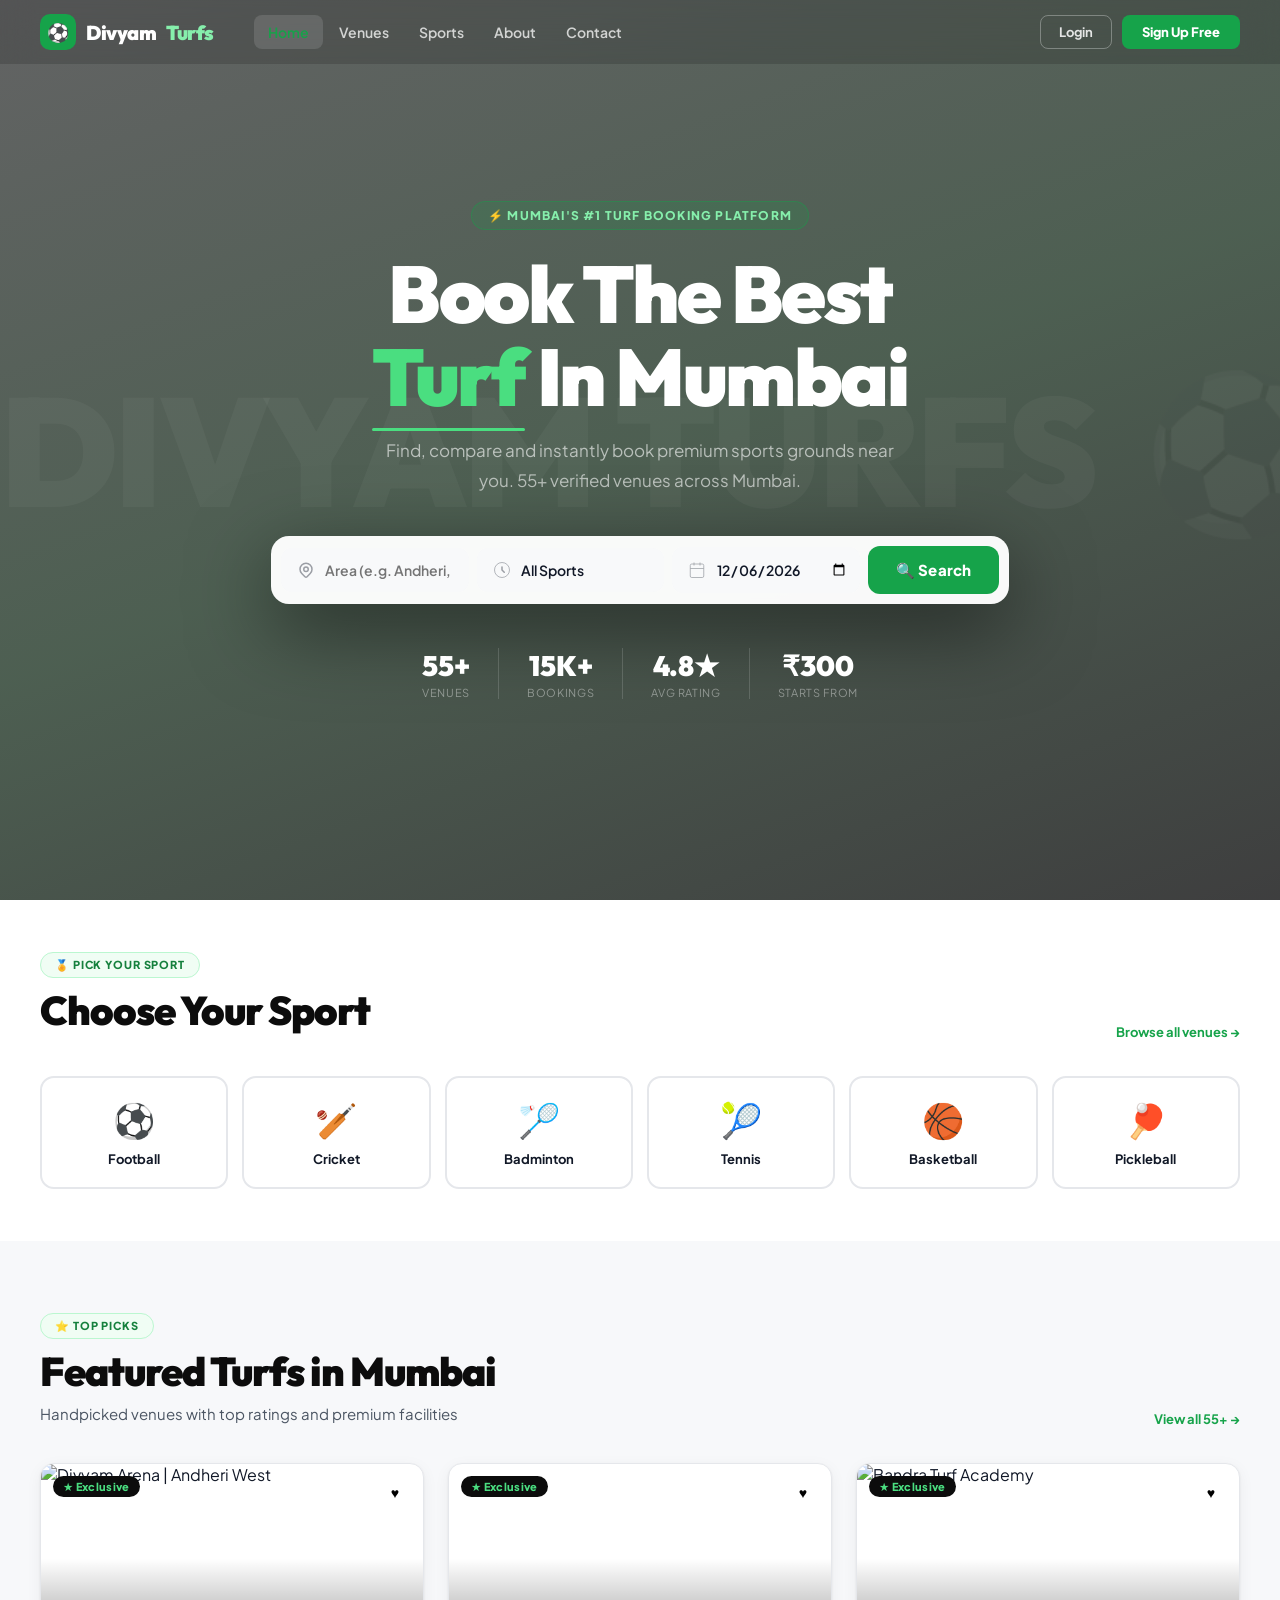
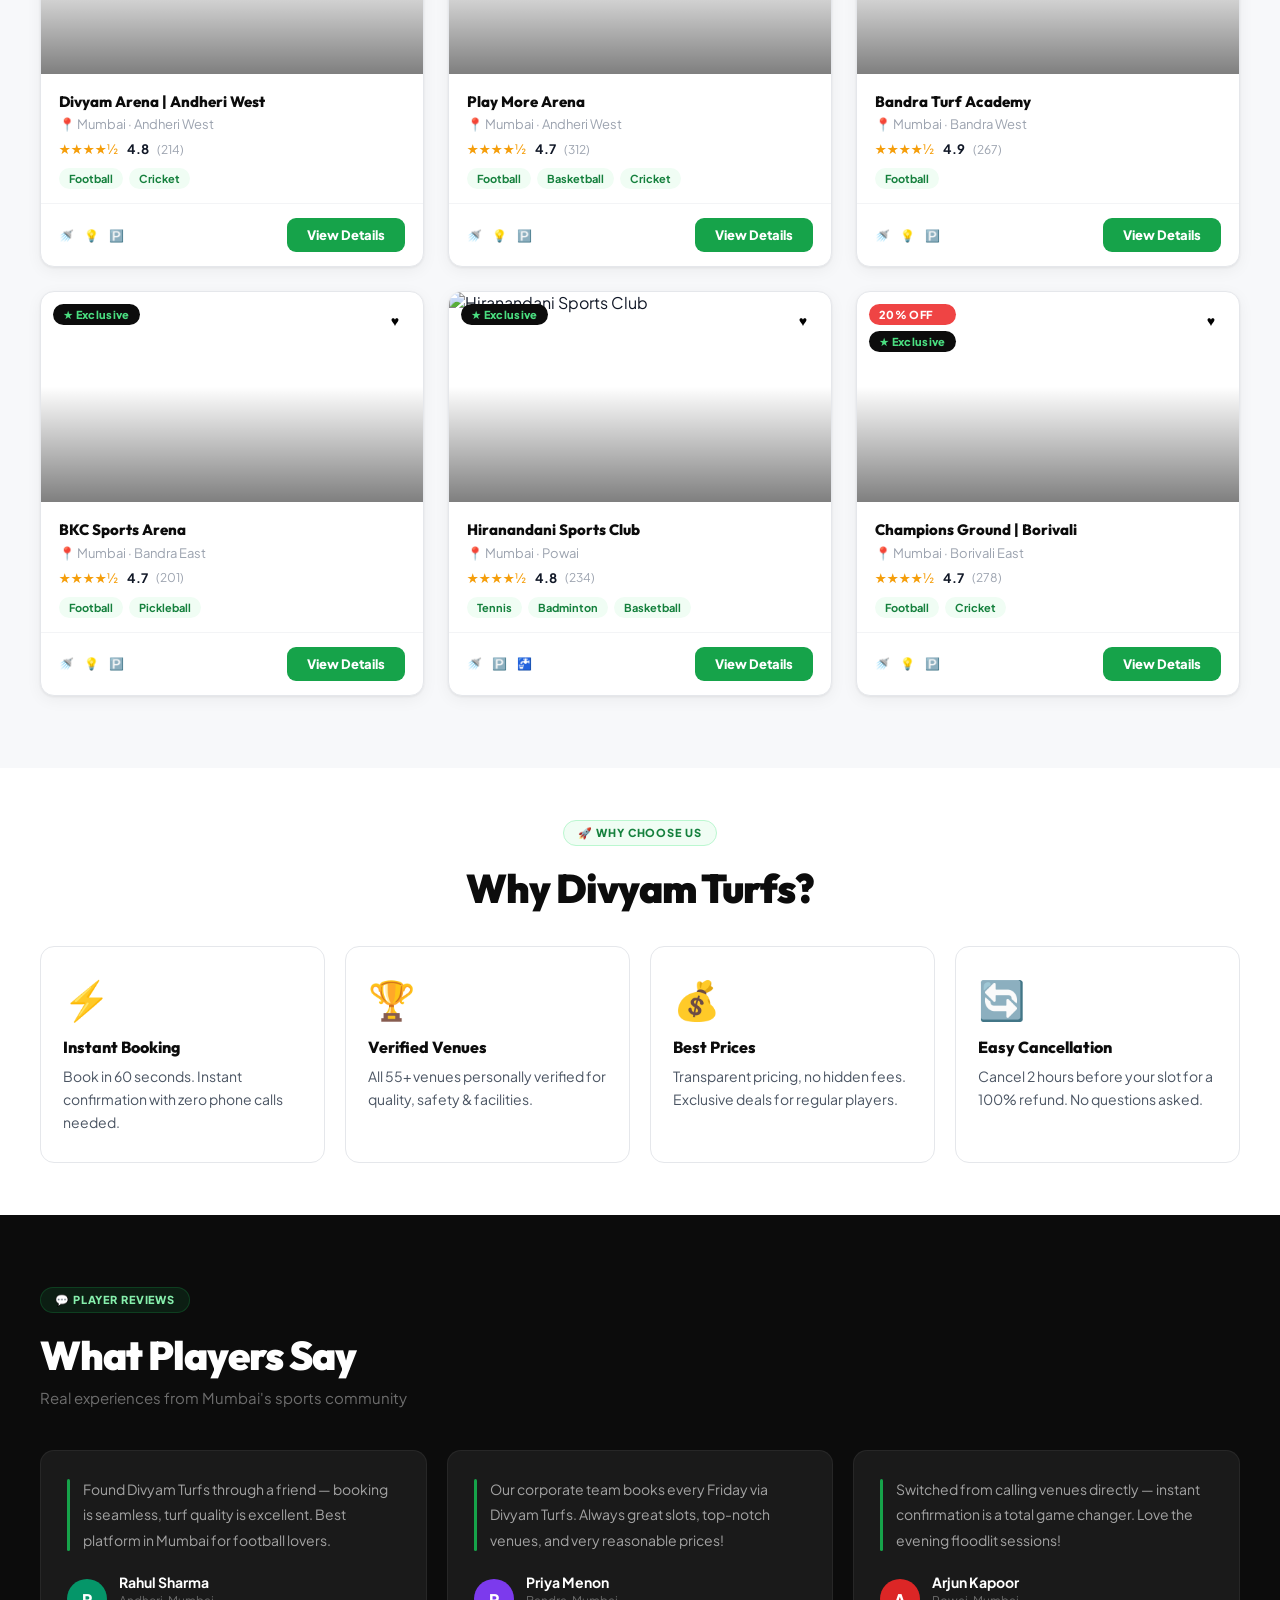
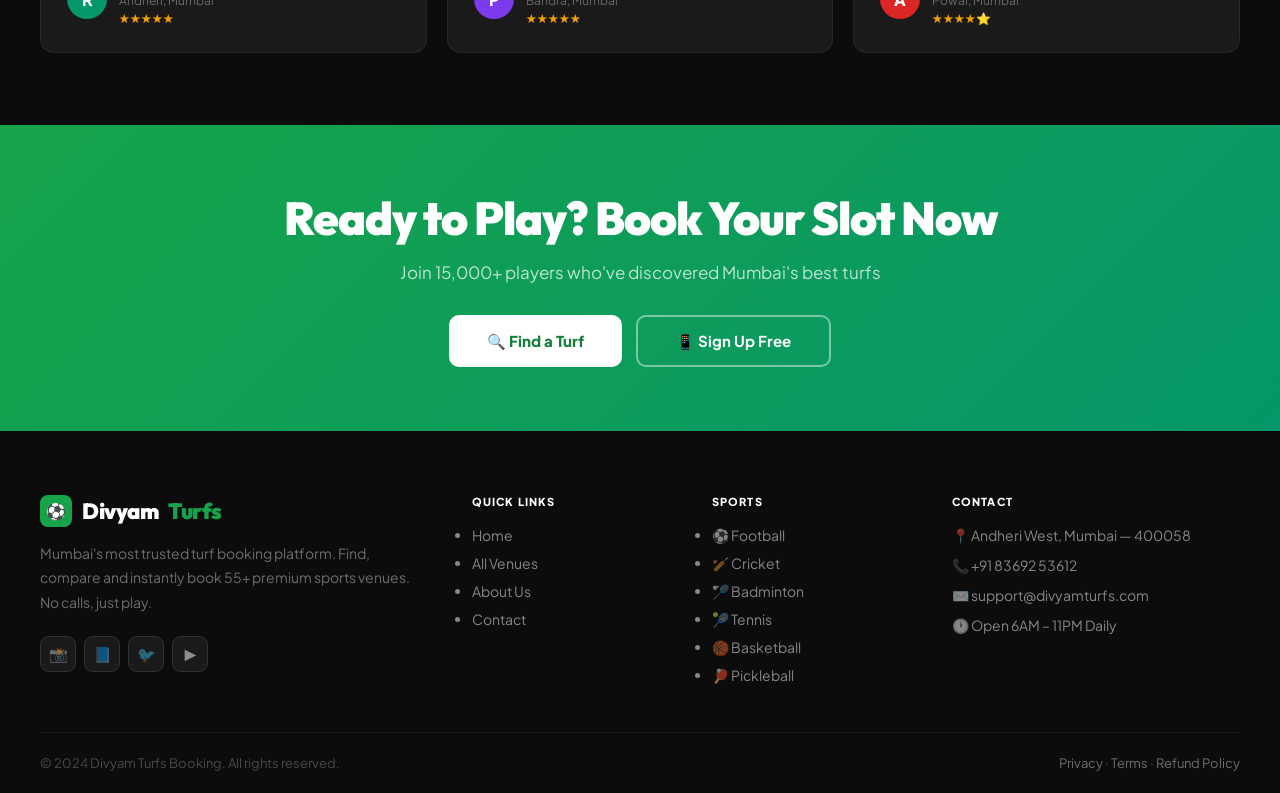
==== commit 20387351: "Add files via upload" ====
--- a/Turf_project/divyam_turf/index.html
+++ b/Turf_project/divyam_turf/index.html
@@ -3,727 +3,785 @@
 <head>
 <meta charset="UTF-8">
 <meta name="viewport" content="width=device-width, initial-scale=1.0">
-<title>Divyam Turfs Booking</title>
+<title>Divyam Turfs Booking — Mumbai's Best Sports Venues</title>
 <link rel="preconnect" href="https://fonts.googleapis.com">
-<link href="https://fonts.googleapis.com/css2?family=Plus+Jakarta+Sans:wght@300;400;500;600;700;800&family=Outfit:wght@400;600;700;800;900&display=swap" rel="stylesheet">
+<link href="https://fonts.googleapis.com/css2?family=Plus+Jakarta+Sans:wght@300;400;500;600;700;800;900&family=Outfit:wght@400;600;700;800;900&display=swap" rel="stylesheet">
 <style>
 *{margin:0;padding:0;box-sizing:border-box}
 :root{
-  --g:#16a34a;--g2:#15803d;--g3:#bbf7d0;--g4:#f0fdf4;
-  --dark:#0c0c0c;--dark2:#161616;--dark3:#1f1f1f;
-  --white:#ffffff;--bg:#f7f8fa;
-  --text:#111827;--text2:#4b5563;--text3:#9ca3af;
+  --g:#16a34a;--g2:#15803d;--g3:#bbf7d0;--g4:#f0fdf4;--g5:#dcfce7;
+  --dark:#0c0c0c;--dark2:#111;--dark3:#1a1a1a;--dark4:#222;
+  --white:#fff;--bg:#f7f8fa;--bg2:#f0f2f5;
+  --text:#111827;--t2:#4b5563;--t3:#9ca3af;--t4:#6b7280;
   --border:#e5e7eb;--border2:#d1d5db;
-  --red:#ef4444;--yellow:#f59e0b;--blue:#3b82f6;
-  --card-shadow:0 1px 3px rgba(0,0,0,0.08),0 4px 16px rgba(0,0,0,0.06);
-  --card-hover:0 8px 32px rgba(0,0,0,0.14);
-  --r:12px;--r2:8px;
-  --font:'Plus Jakarta Sans',sans-serif;
-  --display:'Outfit',sans-serif;
-}
-html{scroll-behavior:smooth;font-size:16px}
+  --red:#ef4444;--yellow:#f59e0b;--blue:#3b82f6;--orange:#f97316;
+  --sh:0 1px 3px rgba(0,0,0,0.07),0 4px 16px rgba(0,0,0,0.05);
+  --sh2:0 8px 32px rgba(0,0,0,0.12);--sh3:0 20px 60px rgba(0,0,0,0.15);
+  --r:14px;--r2:10px;--r3:8px;
+  --font:'Plus Jakarta Sans',sans-serif;--disp:'Outfit',sans-serif;
+}
+html{scroll-behavior:smooth}
 body{font-family:var(--font);background:var(--bg);color:var(--text);-webkit-font-smoothing:antialiased;overflow-x:hidden}
-*,:before,:after{box-sizing:border-box}
 a{text-decoration:none;color:inherit}
 img{display:block;max-width:100%}
-button{cursor:pointer;font-family:var(--font)}
+button{cursor:pointer;font-family:var(--font);border:none;outline:none}
 input,select,textarea{font-family:var(--font);outline:none}
-ul{list-style:none}
-
-/* ── PAGES ── */
+
+/* ──── PAGES ──── */
 .page{display:none;min-height:100vh}
 .page.active{display:block}
 
-/* ── TOAST ── */
-#toast{
-  position:fixed;bottom:32px;left:50%;transform:translateX(-50%) translateY(8px);
-  background:var(--dark);color:#fff;padding:12px 28px;border-radius:50px;
-  font-size:14px;font-weight:600;letter-spacing:0.01em;
-  opacity:0;transition:all 0.3s;z-index:99999;pointer-events:none;
-  border:1px solid rgba(255,255,255,0.08);
-}
+/* ──── TOAST ──── */
+#toast{position:fixed;bottom:32px;left:50%;transform:translateX(-50%) translateY(10px);background:var(--dark);color:#fff;padding:13px 28px;border-radius:50px;font-size:14px;font-weight:600;opacity:0;transition:all 0.3s;z-index:99999;pointer-events:none;border:1px solid rgba(255,255,255,0.1);white-space:nowrap;box-shadow:0 8px 32px rgba(0,0,0,0.3)}
 #toast.show{opacity:1;transform:translateX(-50%) translateY(0)}
 
-/* ── LOADER ── */
-.page-loader{
-  position:fixed;inset:0;background:#fff;z-index:9999;
-  display:flex;align-items:center;justify-content:center;flex-direction:column;gap:16px;
-  transition:opacity 0.4s;
-}
-.loader-logo{font-family:var(--display);font-size:28px;font-weight:800;color:var(--dark)}
-.loader-logo span{color:var(--g)}
-.loader-bar{width:200px;height:3px;background:#e5e7eb;border-radius:2px;overflow:hidden}
-.loader-fill{height:100%;background:var(--g);border-radius:2px;animation:lf 1s ease forwards}
-@keyframes lf{from{width:0}to{width:100%}}
-
-/* ══════════════════════════
+/* ──── LOADER ──── */
+.loader{position:fixed;inset:0;background:#fff;z-index:9999;display:flex;align-items:center;justify-content:center;flex-direction:column;gap:18px;transition:opacity 0.4s}
+.loader-logo{font-family:var(--disp);font-size:30px;font-weight:900;letter-spacing:-1px}
+.loader-logo em{color:var(--g);font-style:normal}
+.loader-bar{width:220px;height:3px;background:#e5e7eb;border-radius:2px;overflow:hidden}
+.loader-fill{height:100%;background:linear-gradient(90deg,var(--g),#4ade80);border-radius:2px;animation:lfill 1.2s ease forwards}
+@keyframes lfill{from{width:0}to{width:100%}}
+
+/* ──── BTT ──── */
+#btt{position:fixed;bottom:28px;right:28px;width:46px;height:46px;border-radius:50%;background:var(--g);color:#fff;font-size:18px;display:flex;align-items:center;justify-content:center;box-shadow:0 4px 20px rgba(22,163,74,0.4);cursor:pointer;opacity:0;transform:translateY(12px);transition:all 0.3s;z-index:800}
+#btt.show{opacity:1;transform:translateY(0)}
+#btt:hover{background:var(--g2);transform:translateY(-2px)}
+
+/* ════════════════════════
    NAVBAR
-══════════════════════════ */
-.navbar{
-  position:fixed;top:0;left:0;right:0;z-index:1000;height:66px;
-  display:flex;align-items:center;padding:0 40px;gap:48px;
-  transition:all 0.3s;
-}
-.navbar.solid{background:var(--white);border-bottom:1px solid var(--border);box-shadow:0 1px 8px rgba(0,0,0,0.06)}
-.navbar.transparent{background:transparent}
-.nav-logo{font-family:var(--display);font-size:21px;font-weight:800;cursor:pointer;flex-shrink:0;display:flex;align-items:center;gap:10px}
-.nav-logo-icon{width:34px;height:34px;background:var(--g);border-radius:9px;display:flex;align-items:center;justify-content:center;font-size:17px}
-.navbar.transparent .nav-logo{color:#fff}
-.navbar.solid .nav-logo{color:var(--dark)}
+════════════════════════ */
+.nav{position:fixed;top:0;left:0;right:0;z-index:1000;height:64px;display:flex;align-items:center;padding:0 40px;gap:40px;transition:all 0.3s}
+.nav.solid{background:rgba(255,255,255,0.97);backdrop-filter:blur(12px);border-bottom:1px solid var(--border);box-shadow:0 1px 10px rgba(0,0,0,0.05)}
+.nav.glass{background:rgba(0,0,0,0.15);backdrop-filter:blur(16px)}
+.nav-logo{display:flex;align-items:center;gap:10px;font-family:var(--disp);font-size:20px;font-weight:900;cursor:pointer;flex-shrink:0;letter-spacing:-0.5px}
+.nav-logo-ico{width:36px;height:36px;background:var(--g);border-radius:10px;display:flex;align-items:center;justify-content:center;font-size:18px;flex-shrink:0}
+.nav.glass .nav-logo{color:#fff}
+.nav.solid .nav-logo{color:var(--dark)}
 .nav-logo span{color:var(--g)}
-.navbar.transparent .nav-logo span{color:#86efac}
+.nav.glass .nav-logo span{color:#86efac}
 .nav-links{display:flex;gap:2px;flex:1}
-.nav-link{
-  padding:8px 14px;border-radius:8px;font-size:14px;font-weight:600;
-  cursor:pointer;transition:all 0.2s;
-}
-.navbar.transparent .nav-link{color:rgba(255,255,255,0.78)}
-.navbar.transparent .nav-link:hover{color:#fff;background:rgba(255,255,255,0.1)}
-.navbar.solid .nav-link{color:var(--text2)}
-.navbar.solid .nav-link:hover{color:var(--text);background:var(--bg)}
-.nav-link.active-link{color:var(--g)!important}
-.nav-right{display:flex;gap:10px;margin-left:auto;align-items:center;flex-shrink:0}
-.btn-ghost-w{background:transparent;color:rgba(255,255,255,0.85);border:1.5px solid rgba(255,255,255,0.3);padding:8px 18px;border-radius:8px;font-size:13px;font-weight:700;transition:all 0.2s}
-.btn-ghost-w:hover{border-color:rgba(255,255,255,0.7);color:#fff;background:rgba(255,255,255,0.08)}
-.btn-ghost-d{background:transparent;color:var(--text);border:1.5px solid var(--border2);padding:8px 18px;border-radius:8px;font-size:13px;font-weight:700;transition:all 0.2s}
-.btn-ghost-d:hover{border-color:var(--g);color:var(--g)}
-.btn-g{background:var(--g);color:#fff;padding:9px 20px;border-radius:8px;font-size:13px;font-weight:700;border:none;transition:all 0.2s}
-.btn-g:hover{background:var(--g2);transform:translateY(-1px)}
-.nav-avatar{width:34px;height:34px;border-radius:50%;background:var(--g);color:#fff;display:flex;align-items:center;justify-content:center;font-weight:800;font-size:14px;cursor:pointer;flex-shrink:0}
-.hamburger{display:none;flex-direction:column;gap:5px;background:none;border:none;padding:4px;margin-left:auto}
-.hamburger span{width:22px;height:2px;border-radius:2px;display:block;transition:0.3s}
-.navbar.transparent .hamburger span{background:#fff}
-.navbar.solid .hamburger span{background:var(--dark)}
-.mob-menu{display:none;position:fixed;top:66px;left:0;right:0;background:#fff;border-bottom:1px solid var(--border);z-index:999;padding:8px 0 16px}
+.nl{padding:8px 14px;border-radius:8px;font-size:14px;font-weight:600;cursor:pointer;transition:all 0.2s}
+.nav.glass .nl{color:rgba(255,255,255,0.75)}
+.nav.glass .nl:hover,.nav.glass .nl.act{color:#fff;background:rgba(255,255,255,0.12)}
+.nav.solid .nl{color:var(--t2)}
+.nav.solid .nl:hover,.nav.solid .nl.act{color:var(--text);background:var(--bg)}
+.nl.act{color:var(--g)!important}
+.nav-r{display:flex;gap:10px;align-items:center;margin-left:auto;flex-shrink:0}
+.btn-gw{background:transparent;color:rgba(255,255,255,0.85);border:1.5px solid rgba(255,255,255,0.3);padding:8px 18px;border-radius:8px;font-size:13px;font-weight:700;transition:all 0.2s}
+.btn-gw:hover{border-color:rgba(255,255,255,0.7);color:#fff}
+.btn-gd{background:transparent;color:var(--text);border:1.5px solid var(--border2);padding:8px 18px;border-radius:8px;font-size:13px;font-weight:700;transition:all 0.2s}
+.btn-gd:hover{border-color:var(--g);color:var(--g)}
+.btn-gr{background:var(--g);color:#fff;padding:9px 20px;border-radius:8px;font-size:13px;font-weight:800;border:none;transition:all 0.2s}
+.btn-gr:hover{background:var(--g2);transform:translateY(-1px);box-shadow:0 4px 16px rgba(22,163,74,0.4)}
+.nav-av{width:34px;height:34px;border-radius:50%;background:var(--g);color:#fff;display:flex;align-items:center;justify-content:center;font-weight:800;font-size:13px;cursor:pointer;flex-shrink:0}
+.ham{display:none;flex-direction:column;gap:5px;background:none;border:none;padding:4px;margin-left:auto}
+.ham span{width:22px;height:2px;border-radius:2px;display:block;transition:0.3s}
+.nav.glass .ham span{background:#fff}
+.nav.solid .ham span{background:var(--dark)}
+.mob-menu{display:none;position:fixed;top:64px;left:0;right:0;background:#fff;border-bottom:1px solid var(--border);z-index:999;padding:8px 0 16px;box-shadow:0 8px 24px rgba(0,0,0,0.1)}
 .mob-menu.open{display:block}
-.mob-item{display:block;padding:13px 24px;font-size:15px;font-weight:600;color:var(--text2);cursor:pointer;transition:background 0.2s}
+.mob-item{display:block;padding:13px 24px;font-size:15px;font-weight:600;color:var(--t2);cursor:pointer;transition:background 0.2s}
 .mob-item:hover{background:var(--bg);color:var(--text)}
-.mob-divider{height:1px;background:var(--border);margin:8px 0}
-.mob-btns{display:flex;gap:10px;padding:12px 24px 0}
+.mob-btns{display:flex;gap:10px;padding:14px 24px 0}
 .mob-btns button{flex:1;padding:11px;border-radius:9px;font-size:14px;font-weight:700}
 
-/* ══════════════════════════
-   HOME PAGE
-══════════════════════════ */
-.home-hero{
-  position:relative;height:100vh;min-height:640px;
-  display:flex;align-items:center;justify-content:center;
-  overflow:hidden;
-}
-.hero-bg{
-  position:absolute;inset:0;
-  background-image:url('https://images.unsplash.com/photo-1529900748604-07564a03e7a6?w=1600&q=85');
-  background-size:cover;background-position:center;
-  filter:blur(3px) brightness(0.42) saturate(1.2);
-  transform:scale(1.06);
-  transition:opacity 1s;
-}
-.hero-overlay{
-  position:absolute;inset:0;
-  background:linear-gradient(to bottom,rgba(0,0,0,0.3) 0%,rgba(0,0,0,0.55) 60%,rgba(0,0,0,0.75) 100%);
-}
-.hero-content{position:relative;text-align:center;padding:0 24px;max-width:820px}
-.hero-eyebrow{
-  display:inline-flex;align-items:center;gap:8px;
-  background:rgba(22,163,74,0.18);border:1px solid rgba(22,163,74,0.4);
-  color:#86efac;padding:6px 16px;border-radius:50px;
-  font-size:12px;font-weight:700;letter-spacing:0.1em;text-transform:uppercase;
-  margin-bottom:22px;
-  animation:fadeD 0.7s ease both;
-}
-.hero-h1{
-  font-family:var(--display);font-size:clamp(42px,6.5vw,76px);font-weight:900;
-  color:#fff;line-height:1.04;letter-spacing:-2px;
-  margin-bottom:18px;
-  animation:fadeD 0.7s 0.1s ease both;
-}
-.hero-h1 em{color:#4ade80;font-style:normal}
-.hero-sub{
-  color:rgba(255,255,255,0.62);font-size:17px;font-weight:400;line-height:1.72;
-  margin-bottom:40px;max-width:520px;margin-left:auto;margin-right:auto;
-  animation:fadeD 0.7s 0.2s ease both;
-}
-@keyframes fadeD{from{opacity:0;transform:translateY(-14px)}to{opacity:1;transform:translateY(0)}}
+/* ════════════════════════
+   HOME — HERO
+════════════════════════ */
+.hero{position:relative;height:100vh;min-height:680px;display:flex;align-items:center;justify-content:center;overflow:hidden}
+
+/* Marquee background layer */
+.hero-marquee-wrap{position:absolute;inset:0;overflow:hidden;z-index:0}
+.hero-marquee-track{
+  position:absolute;top:50%;left:0;
+  transform:translateY(-50%);
+  white-space:nowrap;
+  font-family:var(--disp);font-size:clamp(80px,12vw,160px);font-weight:900;
+  color:rgba(255,255,255,0.04);letter-spacing:-4px;
+  animation:marquee-run 28s linear infinite;
+  pointer-events:none;user-select:none;
+}
+@keyframes marquee-run{from{transform:translateY(-50%) translateX(0)}to{transform:translateY(-50%) translateX(-50%)}}
+
+.hero-bg-img{position:absolute;inset:0;background:url('https://images.unsplash.com/photo-1431324155629-1a6deb1dec8d?w=1920&q=85') center/cover no-repeat;filter:blur(2px) brightness(0.35) saturate(1.3);transform:scale(1.06)}
+.hero-overlay{position:absolute;inset:0;background:linear-gradient(160deg,rgba(0,0,0,0.6) 0%,rgba(5,30,10,0.7) 50%,rgba(0,0,0,0.75) 100%)}
+
+/* blur vignette on marquee */
+.hero-blur-strip{position:absolute;left:0;right:0;top:0;bottom:0;backdrop-filter:blur(0px);background:transparent;z-index:1;pointer-events:none}
+
+.hero-content{position:relative;z-index:2;text-align:center;padding:0 24px;max-width:860px}
+.hero-chip{display:inline-flex;align-items:center;gap:8px;background:rgba(22,163,74,0.18);border:1px solid rgba(22,163,74,0.4);color:#86efac;padding:6px 16px;border-radius:50px;font-size:12px;font-weight:800;letter-spacing:0.1em;text-transform:uppercase;margin-bottom:22px;animation:fadeDown 0.7s ease both}
+.hero-h1{font-family:var(--disp);font-size:clamp(44px,7vw,80px);font-weight:900;color:#fff;line-height:1.04;letter-spacing:-2.5px;margin-bottom:18px;animation:fadeDown 0.7s 0.1s ease both}
+.hero-h1 em{color:#4ade80;font-style:normal;position:relative}
+.hero-h1 em::after{content:'';position:absolute;left:0;right:0;bottom:-4px;height:3px;background:#4ade80;border-radius:2px;animation:lineGrow 0.6s 0.8s ease both;transform:scaleX(0);transform-origin:left}
+@keyframes lineGrow{to{transform:scaleX(1)}}
+.hero-sub{color:rgba(255,255,255,0.6);font-size:17px;font-weight:400;line-height:1.75;margin-bottom:40px;max-width:540px;margin-left:auto;margin-right:auto;animation:fadeDown 0.7s 0.2s ease both}
+@keyframes fadeDown{from{opacity:0;transform:translateY(-16px)}to{opacity:1;transform:translateY(0)}}
+@keyframes fadeUp{from{opacity:0;transform:translateY(16px)}to{opacity:1;transform:translateY(0)}}
+@keyframes fadeIn{from{opacity:0;transform:translateY(10px)}to{opacity:1;transform:translateY(0)}}
 
 /* Search Panel */
-.search-panel{
-  background:rgba(255,255,255,0.96);
-  backdrop-filter:blur(20px);
-  border-radius:20px;padding:10px;
-  display:flex;gap:8px;align-items:center;
-  box-shadow:0 24px 64px rgba(0,0,0,0.4);
-  animation:fadeU 0.7s 0.3s ease both;
-  max-width:780px;margin:0 auto;
-}
-@keyframes fadeU{from{opacity:0;transform:translateY(16px)}to{opacity:1;transform:translateY(0)}}
-.sp-field{
-  flex:1;display:flex;align-items:center;gap:10px;
-  padding:11px 16px;background:#f8f9fa;border-radius:12px;
-  border:2px solid transparent;transition:all 0.2s;min-width:0;
-}
-.sp-field:focus-within{border-color:var(--g);background:#fff}
-.sp-field svg{flex-shrink:0;opacity:0.4}
-.sp-field input,.sp-field select{
-  border:none;background:transparent;font-size:14px;font-weight:600;
-  color:var(--text);width:100%;
-}
-.sp-field select{appearance:none;cursor:pointer}
-.sp-field select option{font-weight:500;color:var(--text)}
-.sp-field::after{content:'▾';flex-shrink:0;font-size:11px;color:var(--text3);pointer-events:none}
-.sp-field:not(:has(select))::after{display:none}
-.search-btn{
-  background:var(--g);color:#fff;
-  padding:14px 30px;border-radius:12px;
-  font-size:15px;font-weight:800;border:none;
-  cursor:pointer;flex-shrink:0;
-  display:flex;align-items:center;gap:8px;
-  transition:all 0.2s;letter-spacing:0.01em;
-  white-space:nowrap;
-}
-.search-btn:hover{background:var(--g2);transform:translateY(-1px);box-shadow:0 6px 20px rgba(22,163,74,0.4)}
-
-/* Hero Stats */
-.hero-stats{
-  display:flex;gap:36px;justify-content:center;margin-top:32px;
-  animation:fadeU 0.7s 0.45s ease both;
-}
-.h-stat{text-align:center}
-.h-stat-n{font-family:var(--display);font-size:26px;font-weight:800;color:#fff}
-.h-stat-l{font-size:12px;color:rgba(255,255,255,0.45);margin-top:2px;letter-spacing:0.04em;text-transform:uppercase}
-.h-stat-div{width:1px;background:rgba(255,255,255,0.15);align-self:stretch}
-
-/* Sections */
-.section{padding:72px 40px}
-.section-inner{max-width:1240px;margin:0 auto}
-.sec-label{
-  display:inline-flex;align-items:center;gap:8px;
-  background:var(--g4);color:var(--g2);
-  padding:5px 14px;border-radius:50px;
-  font-size:11px;font-weight:800;letter-spacing:0.08em;text-transform:uppercase;
-  margin-bottom:12px;border:1px solid var(--g3);
-}
-.sec-title{font-family:var(--display);font-size:clamp(26px,3.5vw,38px);font-weight:800;color:var(--dark);letter-spacing:-0.8px;margin-bottom:8px}
-.sec-sub{font-size:15px;color:var(--text2);line-height:1.7}
-.sec-head{display:flex;align-items:flex-end;justify-content:space-between;gap:20px;margin-bottom:36px}
-.see-all{font-size:13px;font-weight:700;color:var(--g);cursor:pointer;display:flex;align-items:center;gap:4px;white-space:nowrap}
+.sp{background:rgba(255,255,255,0.97);backdrop-filter:blur(20px);border-radius:18px;padding:10px;display:flex;gap:8px;align-items:center;box-shadow:0 24px 80px rgba(0,0,0,0.5);animation:fadeUp 0.7s 0.3s ease both;max-width:820px;margin:0 auto 44px}
+.spf{flex:1;display:flex;align-items:center;gap:10px;padding:11px 14px;background:#f8f9fa;border-radius:11px;border:2px solid transparent;transition:all 0.2s;min-width:0}
+.spf:focus-within{border-color:var(--g);background:#fff;box-shadow:0 0 0 4px rgba(22,163,74,0.1)}
+.spf-ico{flex-shrink:0;width:18px;height:18px;opacity:0.4}
+.spf input,.spf select{border:none;background:transparent;font-size:14px;font-weight:600;color:var(--text);width:100%}
+.spf select{appearance:none;cursor:pointer}
+.sp-btn{background:var(--g);color:#fff;padding:14px 28px;border-radius:12px;font-size:15px;font-weight:800;border:none;cursor:pointer;flex-shrink:0;display:flex;align-items:center;gap:8px;transition:all 0.2s;white-space:nowrap;letter-spacing:0.01em}
+.sp-btn:hover{background:var(--g2);transform:translateY(-1px);box-shadow:0 6px 24px rgba(22,163,74,0.45)}
+
+/* Stats */
+.hero-stats{display:flex;gap:0;justify-content:center;animation:fadeUp 0.7s 0.45s ease both}
+.hst{text-align:center;padding:0 28px}
+.hst+.hst{border-left:1px solid rgba(255,255,255,0.15)}
+.hst-n{font-family:var(--disp);font-size:28px;font-weight:900;color:#fff}
+.hst-l{font-size:11px;color:rgba(255,255,255,0.4);margin-top:3px;text-transform:uppercase;letter-spacing:0.06em}
+
+/* ════════════════════════
+   SECTIONS
+════════════════════════ */
+.sec{padding:72px 40px}
+.sec-in{max-width:1240px;margin:0 auto}
+.sec-label{display:inline-flex;align-items:center;gap:7px;background:var(--g4);color:var(--g2);padding:5px 14px;border-radius:50px;font-size:11px;font-weight:800;letter-spacing:0.08em;text-transform:uppercase;margin-bottom:10px;border:1px solid var(--g3)}
+.sec-h{font-family:var(--disp);font-size:clamp(26px,3.5vw,40px);font-weight:900;color:var(--dark);letter-spacing:-1px;margin-bottom:8px;line-height:1.1}
+.sec-sub{font-size:15px;color:var(--t2);line-height:1.7}
+.sec-head{display:flex;align-items:flex-end;justify-content:space-between;gap:16px;margin-bottom:36px}
+.see-all{font-size:13px;font-weight:700;color:var(--g);cursor:pointer;white-space:nowrap;display:flex;align-items:center;gap:4px}
 .see-all:hover{text-decoration:underline}
 
-/* Sports Row */
-.sports-scroll{display:grid;grid-template-columns:repeat(6,1fr);gap:14px}
-.sport-pill{
-  background:#fff;border:2px solid var(--border);border-radius:var(--r);
-  padding:20px 14px;text-align:center;cursor:pointer;
-  transition:all 0.22s;display:flex;flex-direction:column;align-items:center;gap:10px;
-}
-.sport-pill:hover,.sport-pill.active{border-color:var(--g);background:var(--g4);transform:translateY(-3px);box-shadow:var(--card-shadow)}
+/* ════════════════════════
+   SPORTS PILLS
+════════════════════════ */
+.sports-grid{display:grid;grid-template-columns:repeat(6,1fr);gap:14px}
+.sp-pill{background:#fff;border:2px solid var(--border);border-radius:var(--r);padding:20px 12px;text-align:center;cursor:pointer;transition:all 0.22s;display:flex;flex-direction:column;align-items:center;gap:10px}
+.sp-pill:hover,.sp-pill.active{border-color:var(--g);background:var(--g4);transform:translateY(-3px);box-shadow:var(--sh)}
 .sp-ico{font-size:34px;display:block}
-.sp-name{font-size:13px;font-weight:700;color:var(--text)}
-
-/* Results Section */
-.results-section{padding:0 40px 72px}
-.results-inner{max-width:1240px;margin:0 auto}
-.results-bar{
-  display:flex;align-items:center;justify-content:space-between;
-  margin-bottom:28px;gap:16px;flex-wrap:wrap;
-}
-.results-bar h2{font-family:var(--display);font-size:22px;font-weight:800;color:var(--dark);letter-spacing:-0.4px}
-.results-bar h2 span{color:var(--g)}
-.filter-pills{display:flex;gap:8px;flex-wrap:wrap}
-.f-pill{
-  padding:8px 18px;border-radius:50px;font-size:13px;font-weight:600;
-  border:2px solid var(--border);background:#fff;color:var(--text2);
-  cursor:pointer;transition:all 0.18s;
-}
-.f-pill:hover{border-color:var(--g);color:var(--g)}
-.f-pill.on{background:var(--g);border-color:var(--g);color:#fff}
-.sort-sel{
-  padding:9px 14px;border-radius:9px;border:2px solid var(--border);
-  font-size:13px;font-weight:600;color:var(--text);background:#fff;cursor:pointer;
-  transition:border-color 0.2s;
-}
+.sp-nm{font-size:13px;font-weight:700;color:var(--text)}
+
+/* ════════════════════════
+   RESULTS / FILTER BAR
+════════════════════════ */
+.res-sec{padding:0 40px 72px}
+.res-in{max-width:1240px;margin:0 auto}
+.res-bar{display:flex;align-items:center;justify-content:space-between;margin-bottom:28px;gap:16px;flex-wrap:wrap}
+.res-bar h2{font-family:var(--disp);font-size:22px;font-weight:800;color:var(--dark);letter-spacing:-0.4px}
+.res-bar h2 span{color:var(--g)}
+.fpills{display:flex;gap:8px;flex-wrap:wrap}
+.fpill{padding:8px 18px;border-radius:50px;font-size:13px;font-weight:600;border:2px solid var(--border);background:#fff;color:var(--t2);cursor:pointer;transition:all 0.18s}
+.fpill:hover{border-color:var(--g);color:var(--g)}
+.fpill.on{background:var(--g);border-color:var(--g);color:#fff}
+.sort-sel{padding:9px 14px;border-radius:9px;border:2px solid var(--border);font-size:13px;font-weight:600;color:var(--text);background:#fff;cursor:pointer;transition:border-color 0.2s}
 .sort-sel:focus{border-color:var(--g)}
-.r-count{font-size:13px;color:var(--text3);white-space:nowrap}
-
-/* ── TURF CARDS ── */
+
+/* ════════════════════════
+   TURF CARDS
+════════════════════════ */
 .cards-grid{display:grid;grid-template-columns:repeat(3,1fr);gap:24px}
-.turf-card{
-  background:#fff;border-radius:var(--r);overflow:hidden;
-  box-shadow:var(--card-shadow);cursor:pointer;
-  border:1px solid var(--border);
-  transition:transform 0.28s cubic-bezier(0.25,0.8,0.25,1),box-shadow 0.28s;
-}
-.turf-card:hover{transform:translateY(-6px);box-shadow:var(--card-hover);border-color:rgba(22,163,74,0.15)}
-.tc-img{position:relative;height:200px;overflow:hidden}
+.tc{background:#fff;border-radius:var(--r);overflow:hidden;box-shadow:var(--sh);cursor:pointer;border:1px solid var(--border);transition:transform 0.28s cubic-bezier(0.25,0.8,0.25,1),box-shadow 0.28s,border-color 0.28s}
+.tc:hover{transform:translateY(-6px);box-shadow:var(--sh2);border-color:rgba(22,163,74,0.2)}
+.tc-img{position:relative;height:210px;overflow:hidden}
 .tc-img img{width:100%;height:100%;object-fit:cover;transition:transform 0.4s ease}
-.turf-card:hover .tc-img img{transform:scale(1.07)}
-.tc-overlay{position:absolute;inset:0;background:linear-gradient(to top,rgba(0,0,0,0.5) 0%,transparent 55%)}
-.tc-badges{position:absolute;top:12px;left:12px;display:flex;flex-direction:column;gap:6px}
-.tc-badge{display:inline-flex;align-items:center;gap:4px;padding:4px 10px;border-radius:50px;font-size:11px;font-weight:800;letter-spacing:0.03em}
-.badge-excl{background:var(--dark);color:#4ade80}
-.badge-disc{background:#ef4444;color:#fff}
-.badge-new{background:var(--blue);color:#fff}
+.tc:hover .tc-img img{transform:scale(1.07)}
+.tc-ovl{position:absolute;inset:0;background:linear-gradient(to top,rgba(0,0,0,0.5) 0%,transparent 55%)}
+.tc-bdgs{position:absolute;top:12px;left:12px;display:flex;flex-direction:column;gap:6px}
+.tbdg{display:inline-flex;align-items:center;gap:4px;padding:4px 10px;border-radius:50px;font-size:11px;font-weight:800;letter-spacing:0.03em}
+.tbdg-ex{background:var(--dark);color:#4ade80}
+.tbdg-dc{background:#ef4444;color:#fff}
 .tc-fav{position:absolute;top:12px;right:12px;width:32px;height:32px;border-radius:50%;background:rgba(255,255,255,0.9);display:flex;align-items:center;justify-content:center;font-size:14px;border:none;cursor:pointer;transition:all 0.2s;backdrop-filter:blur(4px)}
-.tc-fav:hover{background:#fff;transform:scale(1.1)}
+.tc-fav:hover{background:#fff;transform:scale(1.12)}
 .tc-fav.liked{color:#ef4444}
 .tc-body{padding:18px 18px 0}
-.tc-name{font-family:var(--display);font-size:16px;font-weight:700;color:var(--dark);margin-bottom:6px;line-height:1.3;transition:color 0.2s}
-.turf-card:hover .tc-name{color:var(--g2)}
-.tc-loc{display:flex;align-items:center;gap:5px;font-size:13px;color:var(--text3);margin-bottom:10px}
-.tc-rating{display:flex;align-items:center;gap:8px;margin-bottom:12px}
+.tc-name{font-family:var(--disp);font-size:15px;font-weight:800;color:var(--dark);margin-bottom:5px;line-height:1.3;transition:color 0.2s}
+.tc:hover .tc-name{color:var(--g2)}
+.tc-loc{display:flex;align-items:center;gap:5px;font-size:13px;color:var(--t3);margin-bottom:9px}
+.tc-rat{display:flex;align-items:center;gap:8px;margin-bottom:11px}
 .tc-stars{color:var(--yellow);font-size:13px;letter-spacing:1px}
-.tc-rscore{font-size:13px;font-weight:700;color:var(--text)}
-.tc-rcount{font-size:12px;color:var(--text3)}
+.tc-rs{font-size:13px;font-weight:700}
+.tc-rc{font-size:12px;color:var(--t3)}
 .tc-sports{display:flex;gap:6px;flex-wrap:wrap;margin-bottom:14px}
 .tc-sport{font-size:11px;font-weight:700;padding:4px 10px;border-radius:50px;background:var(--g4);color:var(--g2)}
-.tc-footer{
-  display:flex;align-items:center;justify-content:space-between;
-  padding:14px 18px;border-top:1px solid #f3f4f6;margin-top:4px;
-}
-.tc-amenities{display:flex;gap:12px}
-.tc-am{font-size:12px;color:var(--text3);display:flex;align-items:center;gap:3px}
-.tc-btn{
-  background:var(--g);color:#fff;padding:9px 20px;
-  border-radius:9px;font-size:13px;font-weight:700;border:none;
-  cursor:pointer;transition:all 0.2s;
-}
+.tc-foot{display:flex;align-items:center;justify-content:space-between;padding:14px 18px;border-top:1px solid #f3f4f6;margin-top:4px}
+.tc-ams{display:flex;gap:10px}
+.tc-am{font-size:12px;color:var(--t3);display:flex;align-items:center;gap:3px}
+.tc-btn{background:var(--g);color:#fff;padding:9px 20px;border-radius:9px;font-size:13px;font-weight:800;border:none;cursor:pointer;transition:all 0.2s}
 .tc-btn:hover{background:var(--g2)}
 
-/* Empty */
-.empty-state{grid-column:1/-1;text-align:center;padding:80px 20px}
+/* empty / skel */
+.empty{grid-column:1/-1;text-align:center;padding:80px 20px}
 .empty-ico{font-size:72px;margin-bottom:16px}
-.empty-state h3{font-family:var(--display);font-size:24px;font-weight:700;margin-bottom:8px}
-.empty-state p{color:var(--text3);font-size:15px}
-
-/* Skeleton */
-.skel{background:#fff;border-radius:var(--r);overflow:hidden;border:1px solid var(--border)}
-.skel-img{height:200px;background:linear-gradient(90deg,#f0f0f0 25%,#f9f9f9 50%,#f0f0f0 75%);background-size:200% 100%;animation:shimmer 1.5s infinite}
-.skel-b{padding:18px;display:flex;flex-direction:column;gap:10px}
-.skel-l{height:13px;border-radius:6px;background:linear-gradient(90deg,#f0f0f0 25%,#f9f9f9 50%,#f0f0f0 75%);background-size:200% 100%;animation:shimmer 1.5s infinite}
-@keyframes shimmer{0%{background-position:200% 0}100%{background-position:-200% 0}}
-
-/* Features */
-.features-grid{display:grid;grid-template-columns:repeat(4,1fr);gap:20px}
-.feat-card{background:#fff;border-radius:var(--r);padding:28px 22px;border:1px solid var(--border);transition:all 0.2s}
-.feat-card:hover{border-color:var(--g);box-shadow:var(--card-shadow);transform:translateY(-3px)}
+.empty h3{font-family:var(--disp);font-size:24px;font-weight:800;margin-bottom:8px}
+.empty p{color:var(--t3);font-size:15px}
+.sk{background:#fff;border-radius:var(--r);overflow:hidden;border:1px solid var(--border)}
+.sk-img{height:210px;background:linear-gradient(90deg,#f0f0f0 25%,#f9f9f9 50%,#f0f0f0 75%);background-size:200% 100%;animation:sh 1.4s infinite}
+.sk-b{padding:18px;display:flex;flex-direction:column;gap:10px}
+.sk-l{height:13px;border-radius:6px;background:linear-gradient(90deg,#f0f0f0 25%,#f9f9f9 50%,#f0f0f0 75%);background-size:200% 100%;animation:sh 1.4s infinite}
+@keyframes sh{0%{background-position:200% 0}100%{background-position:-200% 0}}
+
+/* ════════════════════════
+   FEATURES / WHY
+════════════════════════ */
+.feat-grid{display:grid;grid-template-columns:repeat(4,1fr);gap:20px}
+.feat{background:#fff;border-radius:var(--r);padding:28px 22px;border:1px solid var(--border);transition:all 0.22s}
+.feat:hover{border-color:var(--g);box-shadow:var(--sh);transform:translateY(-3px);background:var(--g4)}
 .feat-ico{font-size:38px;margin-bottom:14px}
-.feat-h{font-family:var(--display);font-size:16px;font-weight:700;margin-bottom:8px}
-.feat-p{font-size:14px;color:var(--text2);line-height:1.65}
-
-/* Testimonials */
-.testi-section{background:var(--dark);padding:72px 40px}
-.testi-inner{max-width:1240px;margin:0 auto}
+.feat-h{font-family:var(--disp);font-size:16px;font-weight:800;margin-bottom:8px;color:var(--dark)}
+.feat-p{font-size:14px;color:var(--t2);line-height:1.65}
+
+/* ════════════════════════
+   TESTIMONIALS
+════════════════════════ */
+.testi-sec{background:var(--dark);padding:72px 40px}
+.testi-in{max-width:1240px;margin:0 auto}
 .testi-grid{display:grid;grid-template-columns:repeat(3,1fr);gap:20px;margin-top:40px}
-.testi-card{background:#1a1a1a;border-radius:var(--r);padding:26px;border:1px solid rgba(255,255,255,0.06);transition:border-color 0.2s}
-.testi-card:hover{border-color:rgba(22,163,74,0.3)}
-.testi-q{font-size:14px;color:rgba(255,255,255,0.62);line-height:1.8;margin-bottom:20px;position:relative;padding-left:16px}
-.testi-q::before{content:'';position:absolute;left:0;top:0;bottom:0;width:3px;background:var(--g);border-radius:2px}
-.testi-au{display:flex;align-items:center;gap:12px}
-.testi-av{width:40px;height:40px;border-radius:50%;display:flex;align-items:center;justify-content:center;font-weight:800;font-size:16px;color:#fff;flex-shrink:0}
-.testi-name{font-size:14px;font-weight:700;color:#fff}
-.testi-loc{font-size:12px;color:rgba(255,255,255,0.35);margin-top:2px}
-.testi-stars{color:var(--yellow);font-size:12px;margin-top:3px}
-
-/* CTA Banner */
-.cta-section{background:linear-gradient(135deg,var(--g) 0%,#059669 100%);padding:64px 40px;text-align:center}
-.cta-section h2{font-family:var(--display);font-size:clamp(28px,4vw,44px);font-weight:900;color:#fff;letter-spacing:-1px;margin-bottom:14px}
-.cta-section p{color:rgba(255,255,255,0.75);font-size:17px;margin-bottom:32px}
+.tcard{background:#1a1a1a;border-radius:var(--r);padding:26px;border:1px solid rgba(255,255,255,0.06);transition:all 0.22s}
+.tcard:hover{border-color:rgba(22,163,74,0.3);transform:translateY(-3px)}
+.tcard-q{font-size:14px;color:rgba(255,255,255,0.6);line-height:1.8;margin-bottom:20px;padding-left:16px;position:relative}
+.tcard-q::before{content:'';position:absolute;left:0;top:2px;bottom:2px;width:3px;background:var(--g);border-radius:2px}
+.tcard-au{display:flex;align-items:center;gap:12px}
+.tcard-av{width:40px;height:40px;border-radius:50%;display:flex;align-items:center;justify-content:center;font-weight:900;font-size:16px;color:#fff;flex-shrink:0}
+.tcard-nm{font-size:14px;font-weight:700;color:#fff}
+.tcard-loc{font-size:12px;color:rgba(255,255,255,0.35);margin-top:2px}
+.tcard-stars{color:var(--yellow);font-size:12px;margin-top:3px}
+
+/* ════════════════════════
+   CTA BANNER
+════════════════════════ */
+.cta{background:linear-gradient(135deg,var(--g) 0%,#059669 100%);padding:64px 40px;text-align:center}
+.cta h2{font-family:var(--disp);font-size:clamp(28px,4vw,46px);font-weight:900;color:#fff;letter-spacing:-1px;margin-bottom:14px}
+.cta p{color:rgba(255,255,255,0.72);font-size:17px;margin-bottom:32px}
 .cta-btns{display:flex;gap:14px;justify-content:center;flex-wrap:wrap}
-.btn-white{background:#fff;color:var(--g2);padding:14px 36px;border-radius:10px;font-size:15px;font-weight:800;border:none;cursor:pointer;transition:all 0.2s}
-.btn-white:hover{transform:translateY(-2px);box-shadow:0 8px 24px rgba(0,0,0,0.2)}
-.btn-outline-white{background:transparent;color:#fff;padding:14px 36px;border-radius:10px;font-size:15px;font-weight:700;border:2px solid rgba(255,255,255,0.5);cursor:pointer;transition:all 0.2s}
-.btn-outline-white:hover{border-color:#fff;background:rgba(255,255,255,0.1)}
-
-/* ══════════════════════════
-   DETAIL PAGE
-══════════════════════════ */
-.detail-page{padding-top:66px;background:var(--bg)}
-.dp-gallery{display:grid;grid-template-columns:1fr 1fr;gap:10px;padding:28px 40px 0;max-width:1240px;margin:0 auto}
-.dp-gal-main{height:400px;border-radius:var(--r);overflow:hidden;cursor:zoom-in}
-.dp-gal-main img{width:100%;height:100%;object-fit:cover;transition:transform 0.4s}
-.dp-gal-main:hover img{transform:scale(1.04)}
-.dp-gal-thumbs{display:grid;grid-template-rows:repeat(3,1fr);gap:10px}
-.dp-gal-th{border-radius:9px;overflow:hidden;cursor:pointer;border:3px solid transparent;transition:all 0.2s}
-.dp-gal-th.active{border-color:var(--g)}
-.dp-gal-th img{width:100%;height:100%;object-fit:cover;transition:transform 0.3s}
-.dp-gal-th:hover img{transform:scale(1.06)}
+.btn-wh{background:#fff;color:var(--g2);padding:14px 38px;border-radius:10px;font-size:15px;font-weight:800;border:none;cursor:pointer;transition:all 0.2s}
+.btn-wh:hover{transform:translateY(-2px);box-shadow:0 8px 24px rgba(0,0,0,0.2)}
+.btn-owh{background:transparent;color:#fff;padding:14px 38px;border-radius:10px;font-size:15px;font-weight:700;border:2px solid rgba(255,255,255,0.45);cursor:pointer;transition:all 0.2s}
+.btn-owh:hover{border-color:#fff;background:rgba(255,255,255,0.1)}
+
+/* ════════════════════════
+   DETAIL PAGE — GALLERY SLIDER
+════════════════════════ */
+.dp{background:var(--bg);padding-top:64px;min-height:100vh}
+.dp-gal-wrap{background:var(--dark);padding:28px 40px;position:relative}
+.dp-gal-in{max-width:1240px;margin:0 auto;display:grid;grid-template-columns:1fr 320px;gap:12px;height:420px}
+.dp-slider{position:relative;border-radius:var(--r);overflow:hidden;height:100%}
+.dp-slides{display:flex;height:100%;transition:transform 0.45s cubic-bezier(0.25,0.8,0.25,1)}
+.dp-slide{flex-shrink:0;width:100%;height:100%}
+.dp-slide img{width:100%;height:100%;object-fit:cover}
+.dp-arr{position:absolute;top:50%;transform:translateY(-50%);width:44px;height:44px;border-radius:50%;background:rgba(255,255,255,0.9);border:none;cursor:pointer;display:flex;align-items:center;justify-content:center;font-size:18px;z-index:10;transition:all 0.2s;backdrop-filter:blur(8px)}
+.dp-arr:hover{background:#fff;transform:translateY(-50%) scale(1.08)}
+.dp-arr-l{left:14px}
+.dp-arr-r{right:14px}
+.dp-dots{position:absolute;bottom:14px;left:50%;transform:translateX(-50%);display:flex;gap:7px}
+.dp-dot{width:8px;height:8px;border-radius:50%;background:rgba(255,255,255,0.45);cursor:pointer;transition:all 0.2s;border:none}
+.dp-dot.on{background:#fff;width:24px;border-radius:4px}
+.dp-thumbs{display:flex;flex-direction:column;gap:10px;height:100%}
+.dp-thumb{flex:1;border-radius:10px;overflow:hidden;cursor:pointer;border:3px solid transparent;transition:all 0.2s}
+.dp-thumb.on{border-color:var(--g)}
+.dp-thumb img{width:100%;height:100%;object-fit:cover;transition:transform 0.3s}
+.dp-thumb:hover img{transform:scale(1.06)}
+
+/* Detail body */
 .dp-body{max-width:1240px;margin:0 auto;padding:32px 40px 72px;display:grid;grid-template-columns:1fr 400px;gap:36px;align-items:start}
-.dp-left{}
-.dp-breadcrumb{display:flex;align-items:center;gap:8px;font-size:13px;color:var(--text3);margin-bottom:20px;flex-wrap:wrap}
-.dp-breadcrumb .link{color:var(--g);font-weight:600;cursor:pointer}
-.dp-breadcrumb .link:hover{text-decoration:underline}
-.dp-breadcrumb .sep{color:var(--border2)}
-.dp-name{font-family:var(--display);font-size:clamp(24px,3vw,34px);font-weight:800;letter-spacing:-0.7px;margin-bottom:12px;color:var(--dark)}
-.dp-meta{display:flex;align-items:center;gap:14px;flex-wrap:wrap;margin-bottom:16px}
-.dp-rat{display:flex;align-items:center;gap:6px;background:#fef9c3;padding:6px 14px;border-radius:50px}
-.dp-rat .sc{font-size:15px;font-weight:800;color:#92400e}
-.dp-rat .rv{font-size:12px;color:#92400e}
-.dp-loc-full{display:flex;align-items:center;gap:6px;font-size:14px;color:var(--text2)}
+.dp-bc{display:flex;align-items:center;gap:8px;font-size:13px;color:var(--t3);margin-bottom:20px;flex-wrap:wrap}
+.dp-bc .lk{color:var(--g);font-weight:600;cursor:pointer}
+.dp-bc .lk:hover{text-decoration:underline}
+.dp-bc .sep{color:var(--border2)}
+.dp-nm{font-family:var(--disp);font-size:clamp(24px,3vw,36px);font-weight:900;letter-spacing:-0.8px;margin-bottom:12px;color:var(--dark)}
+.dp-meta{display:flex;align-items:center;gap:14px;flex-wrap:wrap;margin-bottom:14px}
+.dp-rat-b{display:flex;align-items:center;gap:6px;background:#fef9c3;padding:7px 14px;border-radius:50px}
+.dp-rat-b .sc{font-size:15px;font-weight:900;color:#92400e}
+.dp-rat-b .rv{font-size:12px;color:#92400e}
+.dp-addr{display:flex;align-items:center;gap:6px;font-size:14px;color:var(--t2)}
 .dp-tags{display:flex;gap:8px;flex-wrap:wrap;margin-bottom:24px}
 .dp-tag{padding:7px 16px;border-radius:50px;background:var(--g4);color:var(--g2);font-size:13px;font-weight:700;border:1px solid var(--g3)}
-.dp-section{margin-bottom:32px}
-.dp-section-title{font-family:var(--display);font-size:18px;font-weight:800;margin-bottom:16px;padding-bottom:12px;border-bottom:2px solid var(--border);display:flex;align-items:center;gap:8px;color:var(--dark)}
-.dp-about{font-size:15px;color:var(--text2);line-height:1.8}
-.dp-amenities{display:grid;grid-template-columns:repeat(3,1fr);gap:10px}
+.dp-sec{margin-bottom:32px}
+.dp-st{font-family:var(--disp);font-size:18px;font-weight:800;margin-bottom:16px;padding-bottom:12px;border-bottom:2px solid var(--border);display:flex;align-items:center;gap:8px;color:var(--dark)}
+.dp-about{font-size:15px;color:var(--t2);line-height:1.8}
+.dp-am-grid{display:grid;grid-template-columns:repeat(3,1fr);gap:10px}
 .dp-am{display:flex;align-items:center;gap:10px;padding:13px 15px;background:var(--bg);border-radius:10px;border:1px solid var(--border);font-size:14px;font-weight:600}
 .dp-am-ico{font-size:20px}
 .dp-rules{display:flex;flex-direction:column;gap:10px}
-.dp-rule{display:flex;align-items:flex-start;gap:10px;font-size:14px;color:var(--text2);line-height:1.55}
+.dp-rule{display:flex;align-items:flex-start;gap:10px;font-size:14px;color:var(--t2);line-height:1.55}
 .rule-dot{width:7px;height:7px;border-radius:50%;background:var(--g);flex-shrink:0;margin-top:5px}
 
-/* Booking Widget */
-.bw{background:#fff;border-radius:16px;box-shadow:0 8px 40px rgba(0,0,0,0.1);border:1px solid var(--border);overflow:hidden;position:sticky;top:82px}
+/* REVIEWS */
+.reviews-accordion{margin-top:4px}
+.rev-header{display:flex;align-items:center;justify-content:space-between;cursor:pointer;padding:14px 0;border-bottom:2px solid var(--border);user-select:none}
+.rev-header:hover{opacity:0.8}
+.rev-title{font-family:var(--disp);font-size:18px;font-weight:800;display:flex;align-items:center;gap:8px;color:var(--dark)}
+.rev-toggle{font-size:20px;color:var(--g);transition:transform 0.3s;background:none;border:none;cursor:pointer;line-height:1}
+.rev-toggle.open{transform:rotate(180deg)}
+.rev-body{display:none;padding-top:20px}
+.rev-body.show{display:block;animation:fadeIn 0.3s ease}
+.rev-list{display:flex;flex-direction:column;gap:16px}
+.rev-item{background:var(--bg);border-radius:12px;padding:18px;border:1px solid var(--border)}
+.rev-top{display:flex;align-items:center;justify-content:space-between;margin-bottom:10px}
+.rev-user{display:flex;align-items:center;gap:10px}
+.rev-av{width:38px;height:38px;border-radius:50%;display:flex;align-items:center;justify-content:center;font-weight:800;font-size:15px;color:#fff;flex-shrink:0}
+.rev-name{font-size:14px;font-weight:700;color:var(--dark)}
+.rev-date{font-size:12px;color:var(--t3);margin-top:2px}
+.rev-stars{color:var(--yellow);font-size:13px}
+.rev-comment{font-size:14px;color:var(--t2);line-height:1.7;margin-top:8px}
+.rev-write{background:var(--g4);border:2px solid var(--g3);border-radius:12px;padding:16px;margin-top:16px}
+.rev-write h4{font-size:14px;font-weight:800;color:var(--g2);margin-bottom:12px}
+.rev-write-form{display:grid;grid-template-columns:1fr 1fr;gap:10px}
+.rev-write input,.rev-write textarea,.rev-write select{width:100%;padding:10px 12px;border:2px solid var(--border);border-radius:8px;font-size:13px;color:var(--text);background:#fff;font-family:var(--font)}
+.rev-write textarea{grid-column:1/-1;height:80px;resize:none}
+.rev-write input:focus,.rev-write textarea:focus,.rev-write select:focus{border-color:var(--g)}
+.rev-submit{grid-column:1/-1;background:var(--g);color:#fff;padding:11px;border-radius:9px;font-size:14px;font-weight:800;border:none;cursor:pointer;transition:all 0.2s;font-family:var(--font);text-align:center}
+.rev-submit:hover{background:var(--g2)}
+
+/* BOOKING WIDGET */
+.bw{background:#fff;border-radius:16px;box-shadow:var(--sh3);border:1px solid var(--border);overflow:hidden;position:sticky;top:80px}
 .bw-top{background:var(--dark);padding:22px 24px}
-.bw-top h3{font-family:var(--display);font-size:18px;font-weight:800;color:#fff;margin-bottom:4px}
+.bw-top h3{font-family:var(--disp);font-size:19px;font-weight:800;color:#fff;margin-bottom:4px}
 .bw-top p{font-size:13px;color:rgba(255,255,255,0.4)}
-.bw-price{font-family:var(--display);font-size:30px;font-weight:900;color:#4ade80;margin-top:10px}
+.bw-price{font-family:var(--disp);font-size:32px;font-weight:900;color:#4ade80;margin-top:10px}
 .bw-price small{font-size:13px;font-weight:400;color:rgba(255,255,255,0.4);font-family:var(--font)}
 .bw-body{padding:22px}
+.bw-lbl{display:block;font-size:11px;font-weight:800;color:var(--t3);text-transform:uppercase;letter-spacing:0.08em;margin-bottom:8px}
+.bw-inp{width:100%;padding:12px 14px;border:2px solid var(--border);border-radius:10px;font-size:14px;color:var(--text);transition:border-color 0.2s;background:#fff;font-family:var(--font)}
+.bw-inp:focus{border-color:var(--g)}
 .bw-field{margin-bottom:18px}
-.bw-label{display:block;font-size:11px;font-weight:800;color:var(--text3);text-transform:uppercase;letter-spacing:0.08em;margin-bottom:8px}
-.bw-inp{width:100%;padding:12px 14px;border:2px solid var(--border);border-radius:10px;font-size:14px;color:var(--text);transition:border-color 0.2s;background:#fff}
-.bw-inp:focus{border-color:var(--g)}
 .dur-row{display:flex;gap:8px}
-.dur-btn{flex:1;padding:10px 6px;border:2px solid var(--border);border-radius:9px;font-size:12px;font-weight:700;background:#fff;color:var(--text2);cursor:pointer;transition:all 0.2s;text-align:center;font-family:var(--font)}
+.dur-btn{flex:1;padding:10px 6px;border:2px solid var(--border);border-radius:9px;font-size:12px;font-weight:700;background:#fff;color:var(--t2);cursor:pointer;transition:all 0.2s;text-align:center;font-family:var(--font)}
 .dur-btn:hover{border-color:var(--g);color:var(--g)}
 .dur-btn.on{background:var(--g);border-color:var(--g);color:#fff}
-.slots-legend{display:flex;gap:14px;margin-bottom:10px}
-.s-leg{display:flex;align-items:center;gap:6px;font-size:11px;color:var(--text3)}
+.slots-leg{display:flex;gap:14px;margin-bottom:10px}
+.s-leg{display:flex;align-items:center;gap:6px;font-size:11px;color:var(--t3)}
 .s-dot{width:9px;height:9px;border-radius:50%}
-.slots-grid{display:grid;grid-template-columns:repeat(3,1fr);gap:6px;max-height:220px;overflow-y:auto;padding-right:4px}
-.slots-grid::-webkit-scrollbar{width:4px}
-.slots-grid::-webkit-scrollbar-thumb{background:#e5e7eb;border-radius:2px}
+.slots-g{display:grid;grid-template-columns:repeat(3,1fr);gap:6px;max-height:230px;overflow-y:auto;padding-right:2px}
+.slots-g::-webkit-scrollbar{width:4px}
+.slots-g::-webkit-scrollbar-thumb{background:#e5e7eb;border-radius:2px}
 .s-btn{padding:9px 4px;border-radius:8px;font-size:11px;font-weight:700;border:2px solid;cursor:pointer;text-align:center;font-family:var(--font);transition:all 0.15s}
 .s-av{border-color:#bbf7d0;background:#f0fdf4;color:#15803d}
 .s-av:hover{border-color:var(--g);background:#dcfce7}
 .s-av.sel{border-color:var(--g);background:var(--g);color:#fff;transform:scale(1.04)}
 .s-bk{border-color:#fecaca;background:#fef2f2;color:#b91c1c;cursor:not-allowed;opacity:0.65}
-.price-summary{background:#f8fafb;border-radius:12px;padding:16px;margin:18px 0;border:1px solid var(--border)}
-.ps-row{display:flex;justify-content:space-between;font-size:14px;color:var(--text2);margin-bottom:8px}
+.ps{background:#f8fafb;border-radius:12px;padding:16px;margin:18px 0;border:1px solid var(--border)}
+.ps-row{display:flex;justify-content:space-between;font-size:14px;color:var(--t2);margin-bottom:8px}
 .ps-row:last-child{margin-bottom:0;padding-top:10px;border-top:1px solid var(--border);font-weight:800;color:var(--dark);font-size:16px}
-.ps-row:last-child span:last-child{color:var(--g);font-size:18px}
-.bw-book{width:100%;padding:15px;background:var(--g);color:#fff;border:none;border-radius:11px;font-size:16px;font-weight:800;cursor:pointer;transition:all 0.2s;letter-spacing:0.01em;font-family:var(--font);margin-bottom:10px}
+.ps-row:last-child span:last-child{color:var(--g);font-size:18px;font-family:var(--disp)}
+.bw-book{width:100%;padding:15px;background:var(--g);color:#fff;border:none;border-radius:11px;font-size:15px;font-weight:800;cursor:pointer;transition:all 0.2s;letter-spacing:0.01em;font-family:var(--font);margin-bottom:10px}
 .bw-book:hover{background:var(--g2);transform:translateY(-1px)}
 .bw-call{width:100%;padding:13px;background:var(--g4);color:var(--g2);border:2px solid var(--g3);border-radius:11px;font-size:14px;font-weight:700;cursor:pointer;transition:all 0.2s;font-family:var(--font)}
-.bw-call:hover{background:#dcfce7}
-
-/* ══════════════════════════
+.bw-call:hover{background:var(--g5)}
+
+/* ════════════════════════
+   VENUES PAGE
+════════════════════════ */
+.vp{padding-top:64px;min-height:100vh}
+.vp-hero{background:var(--dark);padding:48px 40px}
+.vp-hero-in{max-width:1240px;margin:0 auto}
+.vp-hero h1{font-family:var(--disp);font-size:clamp(32px,5vw,52px);font-weight:900;color:#fff;letter-spacing:-1.2px;margin-bottom:10px;line-height:1.08}
+.vp-hero p{color:rgba(255,255,255,0.5);font-size:16px;margin-bottom:28px}
+.vp-searchbar{background:rgba(255,255,255,0.07);border:1px solid rgba(255,255,255,0.12);border-radius:12px;padding:6px;display:flex;gap:8px;max-width:640px}
+.vp-searchbar input{flex:1;background:transparent;border:none;color:#fff;padding:10px 14px;font-size:15px;font-family:var(--font)}
+.vp-searchbar input::placeholder{color:rgba(255,255,255,0.35)}
+.vp-searchbar button{background:var(--g);color:#fff;border:none;padding:10px 24px;border-radius:8px;font-size:14px;font-weight:800;cursor:pointer;transition:background 0.2s}
+.vp-searchbar button:hover{background:var(--g2)}
+.vp-body{max-width:1240px;margin:0 auto;padding:36px 40px 72px;display:grid;grid-template-columns:260px 1fr;gap:28px;align-items:start}
+.sidebar{background:#fff;border-radius:var(--r);border:1px solid var(--border);overflow:hidden;position:sticky;top:80px}
+.sb-head{padding:16px 20px;border-bottom:1px solid var(--border);display:flex;align-items:center;justify-content:space-between}
+.sb-head span{font-size:15px;font-weight:800;color:var(--dark)}
+.sb-head button{font-size:12px;color:var(--g);background:none;border:none;cursor:pointer;font-weight:700}
+.sb-sec{padding:18px 20px;border-bottom:1px solid var(--border)}
+.sb-sec:last-child{border-bottom:none}
+.sb-label{font-size:11px;font-weight:800;color:var(--t3);text-transform:uppercase;letter-spacing:0.06em;margin-bottom:12px}
+.sb-check{display:flex;align-items:center;gap:8px;margin-bottom:10px;cursor:pointer}
+.sb-check input{accent-color:var(--g);width:16px;height:16px;cursor:pointer}
+.sb-check label{font-size:14px;color:var(--text);cursor:pointer}
+.pr-row{display:flex;gap:8px}
+.pr-inp{flex:1;padding:9px 10px;border:2px solid var(--border);border-radius:8px;font-size:13px;color:var(--text);font-family:var(--font);transition:border-color 0.2s}
+.pr-inp:focus{border-color:var(--g)}
+.vp-grid{display:grid;grid-template-columns:repeat(2,1fr);gap:20px}
+
+/* ════════════════════════
+   PAYMENT PAGE
+════════════════════════ */
+.pay-pg{padding-top:64px;min-height:100vh;background:var(--bg)}
+.pay-in{max-width:1020px;margin:0 auto;padding:40px}
+.pay-grid{display:grid;grid-template-columns:1fr 380px;gap:32px;align-items:start}
+.pay-card{background:#fff;border-radius:var(--r);border:1px solid var(--border);overflow:hidden;margin-bottom:20px}
+.pay-ch{padding:18px 22px;border-bottom:1px solid var(--border);font-family:var(--disp);font-size:16px;font-weight:800;display:flex;align-items:center;gap:8px;color:var(--dark)}
+.pay-cb{padding:22px}
+.pay-field{margin-bottom:16px}
+.pay-label{display:block;font-size:12px;font-weight:800;color:var(--t3);text-transform:uppercase;letter-spacing:0.06em;margin-bottom:7px}
+.pay-inp{width:100%;padding:12px 14px;border:2px solid var(--border);border-radius:9px;font-size:14px;color:var(--text);transition:border-color 0.2s;font-family:var(--font)}
+.pay-inp:focus{border-color:var(--g)}
+.pay-row-2{display:grid;grid-template-columns:1fr 1fr;gap:12px}
+.pay-methods{display:flex;gap:10px;margin-bottom:20px;flex-wrap:wrap}
+.pm{flex:1;min-width:90px;padding:12px 10px;border:2px solid var(--border);border-radius:10px;cursor:pointer;transition:all 0.2s;text-align:center;font-size:13px;font-weight:700;display:flex;align-items:center;justify-content:center;gap:6px;color:var(--t2)}
+.pm.on{border-color:var(--g);background:var(--g4);color:var(--g2)}
+.pm:hover:not(.on){border-color:var(--border2)}
+.upi-g{display:grid;grid-template-columns:repeat(3,1fr);gap:8px}
+.upi-o{border:2px solid var(--border);border-radius:9px;padding:12px;cursor:pointer;transition:all 0.2s;text-align:center;font-size:13px;font-weight:600;color:var(--t2)}
+.upi-o.on,.upi-o:hover{border-color:var(--g);background:var(--g4);color:var(--g2)}
+.pay-sum{background:#fff;border-radius:var(--r);border:1px solid var(--border);overflow:hidden;position:sticky;top:82px}
+.pay-sh{background:var(--dark);padding:18px 22px;color:#fff;font-family:var(--disp);font-size:16px;font-weight:800}
+.pay-sb{padding:22px}
+.pay-sim{height:120px;border-radius:10px;overflow:hidden;margin-bottom:16px}
+.pay-sim img{width:100%;height:100%;object-fit:cover}
+.pay-sn{font-family:var(--disp);font-size:16px;font-weight:800;margin-bottom:4px;color:var(--dark)}
+.pay-sl{font-size:13px;color:var(--t3);margin-bottom:16px}
+.pay-sr{display:flex;justify-content:space-between;font-size:14px;color:var(--t2);margin-bottom:10px}
+.pay-sr:last-child{font-weight:800;color:var(--dark);font-size:16px;padding-top:10px;border-top:1px solid var(--border);margin-bottom:0}
+.pay-sr:last-child span:last-child{color:var(--g);font-size:18px;font-family:var(--disp)}
+.pay-now{width:100%;padding:15px;background:var(--g);color:#fff;border:none;border-radius:11px;font-size:16px;font-weight:800;cursor:pointer;transition:all 0.2s;margin-top:18px;font-family:var(--font);display:flex;align-items:center;justify-content:center;gap:8px}
+.pay-now:hover{background:var(--g2);transform:translateY(-1px)}
+.pay-sec{text-align:center;font-size:12px;color:var(--t3);margin-top:10px;display:flex;align-items:center;justify-content:center;gap:5px}
+
+/* ════════════════════════
+   CONFIRM PAGE
+════════════════════════ */
+.conf-pg{padding-top:64px;min-height:100vh;display:flex;align-items:center;justify-content:center;padding:80px 24px 60px;background:linear-gradient(135deg,#f0fdf4 0%,#dcfce7 45%,#f4f6f8 100%)}
+.conf-card{background:#fff;border-radius:24px;padding:52px;max-width:580px;width:100%;box-shadow:var(--sh3);text-align:center;animation:confPop 0.5s cubic-bezier(0.34,1.56,0.64,1) both}
+@keyframes confPop{from{opacity:0;transform:scale(0.86) translateY(24px)}to{opacity:1;transform:scale(1) translateY(0)}}
+.conf-ico{width:96px;height:96px;border-radius:50%;background:linear-gradient(135deg,#16a34a,#4ade80);display:flex;align-items:center;justify-content:center;font-size:46px;margin:0 auto 24px;box-shadow:0 8px 32px rgba(22,163,74,0.3);animation:icoPop 0.4s 0.3s cubic-bezier(0.34,1.56,0.64,1) both}
+@keyframes icoPop{from{transform:scale(0)}to{transform:scale(1)}}
+.conf-h{font-family:var(--disp);font-size:32px;font-weight:900;color:var(--dark);margin-bottom:8px;letter-spacing:-0.7px}
+.conf-sub{color:var(--t2);font-size:16px;margin-bottom:26px;line-height:1.6}
+.conf-bid{display:inline-block;background:var(--g4);color:var(--g2);padding:9px 24px;border-radius:50px;font-weight:800;font-size:16px;letter-spacing:0.04em;margin-bottom:28px;border:1px solid var(--g3)}
+.conf-det{background:#f8fafb;border-radius:16px;padding:24px;text-align:left;margin-bottom:28px;border:1px solid var(--border)}
+.conf-row{display:flex;justify-content:space-between;align-items:flex-start;padding:10px 0;border-bottom:1px solid var(--border);gap:16px}
+.conf-row:last-child{border-bottom:none;padding-bottom:0}
+.conf-lbl{font-size:13px;color:var(--t3);font-weight:600;flex-shrink:0}
+.conf-val{font-size:14px;font-weight:700;color:var(--text);text-align:right}
+.conf-val.price{color:var(--g);font-size:18px;font-weight:900;font-family:var(--disp)}
+.conf-acts{display:flex;gap:12px}
+.conf-acts button{flex:1;padding:14px;border-radius:11px;font-size:14px;font-weight:800;cursor:pointer;font-family:var(--font);transition:all 0.2s}
+.conf-dl{background:var(--g4);color:var(--g2);border:2px solid var(--g3)}
+.conf-dl:hover{background:var(--g5)}
+.conf-hm{background:var(--g);color:#fff;border:none}
+.conf-hm:hover{background:var(--g2)}
+
+/* ════════════════════════
    AUTH PAGES
-══════════════════════════ */
-.auth-page{min-height:100vh;display:flex;align-items:center;justify-content:center;padding:80px 20px 40px;background:var(--bg)}
-.auth-card{background:#fff;border-radius:20px;padding:44px;max-width:460px;width:100%;box-shadow:0 8px 40px rgba(0,0,0,0.08);border:1px solid var(--border)}
+════════════════════════ */
+.auth-pg{min-height:100vh;display:flex;align-items:center;justify-content:center;padding:80px 20px 40px;background:linear-gradient(135deg,#f0fdf4 0%,#f7f8fa 100%)}
+.auth-card{background:#fff;border-radius:20px;padding:44px;max-width:460px;width:100%;box-shadow:var(--sh3);border:1px solid var(--border)}
 .auth-logo{display:flex;align-items:center;gap:10px;margin-bottom:28px}
 .auth-logo .ico{width:38px;height:38px;background:var(--g);border-radius:10px;display:flex;align-items:center;justify-content:center;font-size:19px}
-.auth-logo span{font-family:var(--display);font-size:20px;font-weight:800;color:var(--dark)}
+.auth-logo span{font-family:var(--disp);font-size:20px;font-weight:900;color:var(--dark);letter-spacing:-0.4px}
 .auth-logo span em{color:var(--g);font-style:normal}
-.auth-h{font-family:var(--display);font-size:26px;font-weight:800;color:var(--dark);margin-bottom:8px;letter-spacing:-0.5px}
-.auth-sub{font-size:14px;color:var(--text2);margin-bottom:28px;line-height:1.6}
-.auth-field{margin-bottom:18px}
-.auth-label{display:block;font-size:13px;font-weight:700;color:var(--text);margin-bottom:8px}
-.auth-inp{
-  width:100%;padding:13px 16px;border:2px solid var(--border);
-  border-radius:10px;font-size:15px;color:var(--text);
-  transition:border-color 0.2s;background:#fff;
-}
+.auth-h{font-family:var(--disp);font-size:26px;font-weight:900;color:var(--dark);margin-bottom:8px;letter-spacing:-0.5px}
+.auth-sub{font-size:14px;color:var(--t2);margin-bottom:28px;line-height:1.6}
+.auth-f{margin-bottom:18px}
+.auth-lbl{display:block;font-size:13px;font-weight:700;color:var(--text);margin-bottom:8px}
+.auth-inp{width:100%;padding:13px 16px;border:2px solid var(--border);border-radius:10px;font-size:15px;color:var(--text);transition:border-color 0.2s;background:#fff;font-family:var(--font)}
 .auth-inp:focus{border-color:var(--g)}
 .auth-inp.err{border-color:#ef4444;background:#fef2f2}
-.auth-err{font-size:12px;color:#ef4444;margin-top:5px;display:none}
-.auth-err.show{display:block}
-.auth-submit{
-  width:100%;padding:15px;background:var(--g);color:#fff;
-  border:none;border-radius:11px;font-size:16px;font-weight:800;
-  cursor:pointer;transition:all 0.2s;margin-top:8px;letter-spacing:0.01em;
-}
-.auth-submit:hover{background:var(--g2);transform:translateY(-1px)}
-.auth-divider{display:flex;align-items:center;gap:14px;margin:20px 0}
-.auth-divider span{font-size:13px;color:var(--text3);white-space:nowrap}
-.auth-divider::before,.auth-divider::after{content:'';flex:1;height:1px;background:var(--border)}
-.auth-switch{text-align:center;font-size:14px;color:var(--text2);margin-top:20px}
-.auth-switch a{color:var(--g);font-weight:700;cursor:pointer}
-.auth-switch a:hover{text-decoration:underline}
-.auth-google{
-  width:100%;padding:13px;background:#fff;color:var(--text);
-  border:2px solid var(--border);border-radius:10px;font-size:14px;font-weight:700;
-  cursor:pointer;transition:all 0.2s;display:flex;align-items:center;justify-content:center;gap:10px;
-}
-.auth-google:hover{border-color:var(--border2);box-shadow:0 2px 8px rgba(0,0,0,0.06)}
-
-/* Password toggle */
-.inp-wrap{position:relative}
-.inp-eye{position:absolute;right:14px;top:50%;transform:translateY(-50%);cursor:pointer;font-size:18px;opacity:0.4;background:none;border:none;transition:opacity 0.2s}
-.inp-eye:hover{opacity:0.7}
-
-/* ══════════════════════════
-   PAYMENT PAGE
-══════════════════════════ */
-.payment-page{padding-top:66px;min-height:100vh;background:var(--bg)}
-.pay-inner{max-width:1000px;margin:0 auto;padding:40px}
-.pay-grid{display:grid;grid-template-columns:1fr 380px;gap:32px;align-items:start}
-.pay-card{background:#fff;border-radius:var(--r);border:1px solid var(--border);overflow:hidden;margin-bottom:20px}
-.pay-card-head{padding:18px 22px;border-bottom:1px solid var(--border);font-family:var(--display);font-size:16px;font-weight:700;display:flex;align-items:center;gap:8px}
-.pay-card-body{padding:22px}
-.pay-field{margin-bottom:16px}
-.pay-label{display:block;font-size:12px;font-weight:700;color:var(--text3);text-transform:uppercase;letter-spacing:0.06em;margin-bottom:7px}
-.pay-inp{width:100%;padding:12px 14px;border:2px solid var(--border);border-radius:9px;font-size:14px;color:var(--text);transition:border-color 0.2s}
-.pay-inp:focus{border-color:var(--g)}
-.pay-row{display:grid;grid-template-columns:1fr 1fr;gap:12px}
-.pay-methods{display:flex;gap:10px;margin-bottom:20px;flex-wrap:wrap}
-.pay-method{
-  flex:1;min-width:100px;padding:12px 14px;border:2px solid var(--border);border-radius:10px;
-  cursor:pointer;transition:all 0.2s;text-align:center;font-size:13px;font-weight:700;
-  display:flex;align-items:center;justify-content:center;gap:6px;
-}
-.pay-method.active{border-color:var(--g);background:var(--g4);color:var(--g2)}
-.pay-method:hover:not(.active){border-color:var(--border2)}
-/* Summary Box */
-.pay-summary{background:#fff;border-radius:var(--r);border:1px solid var(--border);overflow:hidden;position:sticky;top:82px}
-.pay-sum-head{background:var(--dark);padding:18px 22px;color:#fff;font-family:var(--display);font-size:16px;font-weight:700}
-.pay-sum-body{padding:22px}
-.pay-sum-img{height:120px;border-radius:10px;overflow:hidden;margin-bottom:16px}
-.pay-sum-img img{width:100%;height:100%;object-fit:cover}
-.pay-sum-name{font-family:var(--display);font-size:16px;font-weight:700;margin-bottom:4px;color:var(--dark)}
-.pay-sum-loc{font-size:13px;color:var(--text3);margin-bottom:16px}
-.pay-sum-row{display:flex;justify-content:space-between;font-size:14px;color:var(--text2);margin-bottom:10px}
-.pay-sum-row:last-child{font-weight:800;color:var(--dark);font-size:16px;padding-top:10px;border-top:1px solid var(--border);margin-bottom:0}
-.pay-sum-row:last-child span:last-child{color:var(--g);font-size:18px}
-.pay-now{width:100%;padding:15px;background:var(--g);color:#fff;border:none;border-radius:11px;font-size:16px;font-weight:800;cursor:pointer;transition:all 0.2s;margin-top:18px;display:flex;align-items:center;justify-content:center;gap:8px;font-family:var(--font)}
-.pay-now:hover{background:var(--g2);transform:translateY(-1px)}
-.pay-secure{text-align:center;font-size:12px;color:var(--text3);margin-top:10px;display:flex;align-items:center;justify-content:center;gap:5px}
-.upi-grid{display:grid;grid-template-columns:repeat(3,1fr);gap:10px}
-.upi-opt{border:2px solid var(--border);border-radius:9px;padding:12px;cursor:pointer;transition:all 0.2s;text-align:center;font-size:13px;font-weight:600}
-.upi-opt:hover,.upi-opt.active{border-color:var(--g);background:var(--g4);color:var(--g2)}
-
-/* ══════════════════════════
-   CONFIRM PAGE
-══════════════════════════ */
-.confirm-wrap{min-height:calc(100vh - 66px);display:flex;align-items:center;justify-content:center;padding:60px 24px;background:linear-gradient(135deg,#f0fdf4 0%,#dcfce7 40%,#f4f6f8 100%)}
-.confirm-card{background:#fff;border-radius:24px;padding:52px;max-width:580px;width:100%;box-shadow:0 20px 60px rgba(0,0,0,0.08);text-align:center;animation:confirmPop 0.5s cubic-bezier(0.34,1.56,0.64,1) both}
-@keyframes confirmPop{from{opacity:0;transform:scale(0.86) translateY(24px)}to{opacity:1;transform:scale(1) translateY(0)}}
-.conf-icon{width:96px;height:96px;border-radius:50%;background:linear-gradient(135deg,#16a34a,#4ade80);display:flex;align-items:center;justify-content:center;font-size:46px;margin:0 auto 24px;box-shadow:0 8px 32px rgba(22,163,74,0.3);animation:iconPop 0.4s 0.3s cubic-bezier(0.34,1.56,0.64,1) both}
-@keyframes iconPop{from{transform:scale(0)}to{transform:scale(1)}}
-.conf-title{font-family:var(--display);font-size:32px;font-weight:900;color:var(--dark);margin-bottom:8px;letter-spacing:-0.7px}
-.conf-sub{color:var(--text2);font-size:16px;margin-bottom:28px;line-height:1.6}
-.conf-id{display:inline-block;background:var(--g4);color:var(--g2);padding:9px 24px;border-radius:50px;font-weight:800;font-size:16px;letter-spacing:0.04em;margin-bottom:28px;border:1px solid var(--g3)}
-.conf-details{background:#f8fafb;border-radius:16px;padding:24px;text-align:left;margin-bottom:28px;border:1px solid var(--border)}
-.conf-row{display:flex;justify-content:space-between;align-items:flex-start;padding:10px 0;border-bottom:1px solid var(--border);gap:16px}
-.conf-row:last-child{border-bottom:none;padding-bottom:0}
-.conf-lbl{font-size:13px;color:var(--text3);font-weight:600;flex-shrink:0}
-.conf-val{font-size:14px;font-weight:700;color:var(--text);text-align:right}
-.conf-val.price{color:var(--g);font-size:18px;font-weight:900;font-family:var(--display)}
-.conf-actions{display:flex;gap:12px}
-.conf-actions button{flex:1;padding:14px;border-radius:11px;font-size:14px;font-weight:800;cursor:pointer;font-family:var(--font);transition:all 0.2s}
-.conf-dl{background:var(--g4);color:var(--g2);border:2px solid var(--g3)}
-.conf-dl:hover{background:#dcfce7}
-.conf-home{background:var(--g);color:#fff;border:none}
-.conf-home:hover{background:var(--g2)}
-
-/* ══════════════════════════
+.auth-er{font-size:12px;color:#ef4444;margin-top:5px;display:none}
+.auth-er.show{display:block}
+.auth-sub-btn{width:100%;padding:15px;background:var(--g);color:#fff;border:none;border-radius:11px;font-size:16px;font-weight:800;cursor:pointer;transition:all 0.2s;margin-top:8px;letter-spacing:0.01em;font-family:var(--font)}
+.auth-sub-btn:hover{background:var(--g2);transform:translateY(-1px)}
+.auth-div{display:flex;align-items:center;gap:14px;margin:20px 0}
+.auth-div span{font-size:13px;color:var(--t3);white-space:nowrap}
+.auth-div::before,.auth-div::after{content:'';flex:1;height:1px;background:var(--border)}
+.auth-sw{text-align:center;font-size:14px;color:var(--t2);margin-top:20px}
+.auth-sw a{color:var(--g);font-weight:700;cursor:pointer}
+.auth-sw a:hover{text-decoration:underline}
+.goog-btn{width:100%;padding:13px;background:#fff;color:var(--text);border:2px solid var(--border);border-radius:10px;font-size:14px;font-weight:700;cursor:pointer;transition:all 0.2s;display:flex;align-items:center;justify-content:center;gap:10px;font-family:var(--font)}
+.goog-btn:hover{border-color:var(--border2);box-shadow:0 2px 8px rgba(0,0,0,0.06)}
+.pw-wrap{position:relative}
+.pw-eye{position:absolute;right:14px;top:50%;transform:translateY(-50%);cursor:pointer;font-size:18px;opacity:0.4;background:none;border:none;transition:opacity 0.2s}
+.pw-eye:hover{opacity:0.7}
+
+/* ════════════════════════
+   ABOUT PAGE
+════════════════════════ */
+.about-pg{padding-top:64px;min-height:100vh;background:var(--bg)}
+.about-hero{background:var(--dark);padding:80px 40px;text-align:center;position:relative;overflow:hidden}
+.about-hero::before{content:'';position:absolute;inset:0;background:url('https://images.unsplash.com/photo-1431324155629-1a6deb1dec8d?w=1600&q=80') center/cover;filter:brightness(0.18) saturate(1.4)}
+.about-hero-content{position:relative;z-index:1;max-width:720px;margin:0 auto}
+.about-hero h1{font-family:var(--disp);font-size:clamp(36px,5vw,62px);font-weight:900;color:#fff;letter-spacing:-1.5px;margin-bottom:16px;line-height:1.05}
+.about-hero h1 em{color:#4ade80;font-style:normal}
+.about-hero p{color:rgba(255,255,255,0.6);font-size:18px;line-height:1.7}
+.about-body{max-width:1240px;margin:0 auto;padding:72px 40px}
+.about-story{display:grid;grid-template-columns:1fr 1fr;gap:60px;align-items:center;margin-bottom:72px}
+.about-story-img{border-radius:20px;overflow:hidden;height:420px;box-shadow:var(--sh3)}
+.about-story-img img{width:100%;height:100%;object-fit:cover}
+.about-story-txt .sec-label{margin-bottom:14px}
+.about-story-txt h2{font-family:var(--disp);font-size:clamp(28px,3.5vw,42px);font-weight:900;color:var(--dark);letter-spacing:-1px;margin-bottom:20px;line-height:1.1}
+.about-story-txt p{font-size:15px;color:var(--t2);line-height:1.85;margin-bottom:18px}
+.about-vals{display:grid;grid-template-columns:repeat(3,1fr);gap:20px;margin-bottom:72px}
+.aval{background:#fff;border-radius:var(--r);padding:30px 24px;border:1px solid var(--border);text-align:center;transition:all 0.22s}
+.aval:hover{border-color:var(--g);transform:translateY(-4px);box-shadow:var(--sh2);background:var(--g4)}
+.aval-ico{font-size:40px;margin-bottom:14px}
+.aval-h{font-family:var(--disp);font-size:18px;font-weight:800;margin-bottom:8px;color:var(--dark)}
+.aval-p{font-size:14px;color:var(--t2);line-height:1.7}
+.about-team{margin-bottom:72px}
+.about-team h2{font-family:var(--disp);font-size:clamp(26px,3.5vw,38px);font-weight:900;color:var(--dark);letter-spacing:-0.8px;margin-bottom:8px}
+.about-team p{color:var(--t2);font-size:15px;margin-bottom:36px}
+.team-grid{display:grid;grid-template-columns:repeat(4,1fr);gap:20px}
+.team-card{background:#fff;border-radius:var(--r);padding:24px;text-align:center;border:1px solid var(--border);transition:all 0.22s}
+.team-card:hover{box-shadow:var(--sh2);transform:translateY(-3px);border-color:rgba(22,163,74,0.2)}
+.team-av{width:72px;height:72px;border-radius:50%;background:var(--g);color:#fff;display:flex;align-items:center;justify-content:center;font-size:28px;font-weight:900;margin:0 auto 14px;font-family:var(--disp)}
+.team-nm{font-family:var(--disp);font-size:16px;font-weight:800;margin-bottom:4px;color:var(--dark)}
+.team-role{font-size:13px;color:var(--g2);font-weight:600;margin-bottom:8px}
+.team-bio{font-size:13px;color:var(--t2);line-height:1.6}
+.about-stats{display:grid;grid-template-columns:repeat(4,1fr);gap:20px}
+.astat{background:var(--g);border-radius:var(--r);padding:28px;text-align:center}
+.astat-n{font-family:var(--disp);font-size:38px;font-weight:900;color:#fff;margin-bottom:6px}
+.astat-l{font-size:14px;color:rgba(255,255,255,0.7);font-weight:600}
+
+/* ════════════════════════
+   CONTACT PAGE
+════════════════════════ */
+.contact-pg{padding-top:64px;min-height:100vh;background:var(--bg)}
+.contact-hero{background:var(--dark);padding:72px 40px;text-align:center;position:relative;overflow:hidden}
+.contact-hero::before{content:'';position:absolute;inset:0;background:radial-gradient(ellipse at 50% 100%,rgba(22,163,74,0.2) 0%,transparent 70%)}
+.contact-hero-in{position:relative;z-index:1}
+.contact-hero h1{font-family:var(--disp);font-size:clamp(36px,5vw,58px);font-weight:900;color:#fff;letter-spacing:-1.5px;margin-bottom:14px;line-height:1.06}
+.contact-hero h1 em{color:#4ade80;font-style:normal}
+.contact-hero p{color:rgba(255,255,255,0.55);font-size:17px;line-height:1.7;max-width:520px;margin:0 auto}
+.contact-body{max-width:1240px;margin:0 auto;padding:64px 40px 80px;display:grid;grid-template-columns:1fr 1fr;gap:60px;align-items:start}
+.contact-info h2{font-family:var(--disp);font-size:28px;font-weight:800;color:var(--dark);letter-spacing:-0.6px;margin-bottom:10px}
+.contact-info p{font-size:15px;color:var(--t2);line-height:1.75;margin-bottom:32px}
+.ci-items{display:flex;flex-direction:column;gap:16px;margin-bottom:36px}
+.ci-item{display:flex;align-items:flex-start;gap:16px;padding:18px;background:#fff;border-radius:12px;border:1px solid var(--border);transition:all 0.2s}
+.ci-item:hover{border-color:var(--g);box-shadow:var(--sh)}
+.ci-ico{width:44px;height:44px;border-radius:11px;background:var(--g4);border:1px solid var(--g3);display:flex;align-items:center;justify-content:center;font-size:20px;flex-shrink:0}
+.ci-txt h4{font-size:14px;font-weight:800;color:var(--dark);margin-bottom:4px}
+.ci-txt p{font-size:14px;color:var(--t2);line-height:1.55;margin:0}
+.ci-txt a{color:var(--g);font-weight:600}
+.ci-txt a:hover{text-decoration:underline}
+.contact-social{display:flex;gap:10px}
+.csoc{width:42px;height:42px;border-radius:10px;background:#fff;border:1px solid var(--border);display:flex;align-items:center;justify-content:center;font-size:18px;cursor:pointer;transition:all 0.2s}
+.csoc:hover{background:var(--g);border-color:var(--g);transform:translateY(-2px)}
+.contact-form-wrap{background:#fff;border-radius:20px;padding:36px;box-shadow:var(--sh3);border:1px solid var(--border)}
+.cf-h{font-family:var(--disp);font-size:24px;font-weight:900;color:var(--dark);margin-bottom:6px;letter-spacing:-0.4px}
+.cf-sub{font-size:14px;color:var(--t2);margin-bottom:28px;line-height:1.6}
+.cf-field{margin-bottom:18px}
+.cf-lbl{display:block;font-size:13px;font-weight:700;color:var(--text);margin-bottom:8px}
+.cf-inp{width:100%;padding:13px 16px;border:2px solid var(--border);border-radius:10px;font-size:15px;color:var(--text);transition:border-color 0.2s;background:#fff;font-family:var(--font)}
+.cf-inp:focus{border-color:var(--g);box-shadow:0 0 0 4px rgba(22,163,74,0.08)}
+.cf-row{display:grid;grid-template-columns:1fr 1fr;gap:14px}
+.cf-ta{width:100%;padding:13px 16px;border:2px solid var(--border);border-radius:10px;font-size:15px;color:var(--text);font-family:var(--font);resize:none;height:140px;transition:border-color 0.2s}
+.cf-ta:focus{border-color:var(--g);box-shadow:0 0 0 4px rgba(22,163,74,0.08)}
+.cf-submit{width:100%;padding:15px;background:var(--g);color:#fff;border:none;border-radius:11px;font-size:16px;font-weight:800;cursor:pointer;transition:all 0.2s;font-family:var(--font);display:flex;align-items:center;justify-content:center;gap:8px}
+.cf-submit:hover{background:var(--g2);transform:translateY(-1px);box-shadow:0 6px 24px rgba(22,163,74,0.4)}
+.cf-note{text-align:center;font-size:12px;color:var(--t3);margin-top:12px}
+.contact-map{margin:0 40px 60px;max-width:1160px;margin-left:auto;margin-right:auto}
+.contact-map h3{font-family:var(--disp);font-size:22px;font-weight:800;color:var(--dark);margin-bottom:16px}
+.map-mock{background:linear-gradient(135deg,#e8f5e9,#c8e6c9);border-radius:16px;height:300px;display:flex;align-items:center;justify-content:center;flex-direction:column;gap:12px;border:1px solid var(--border)}
+.map-pin{font-size:48px}
+.map-addr{font-size:15px;color:var(--g2);font-weight:700}
+.map-sub{font-size:13px;color:var(--t2)}
+.faq-sec{background:#fff;padding:72px 40px}
+.faq-in{max-width:820px;margin:0 auto}
+.faq-h{font-family:var(--disp);font-size:30px;font-weight:900;color:var(--dark);letter-spacing:-0.7px;margin-bottom:8px;text-align:center}
+.faq-sub{font-size:15px;color:var(--t2);text-align:center;margin-bottom:40px}
+.faq-item{border:1px solid var(--border);border-radius:12px;margin-bottom:12px;overflow:hidden}
+.faq-q{display:flex;align-items:center;justify-content:space-between;padding:18px 22px;cursor:pointer;font-size:15px;font-weight:700;color:var(--dark);transition:background 0.2s;gap:12px}
+.faq-q:hover{background:var(--bg)}
+.faq-q .faq-icon{font-size:18px;color:var(--g);transition:transform 0.3s;flex-shrink:0}
+.faq-q.open .faq-icon{transform:rotate(45deg)}
+.faq-a{display:none;padding:0 22px 18px;font-size:14px;color:var(--t2);line-height:1.75}
+.faq-a.show{display:block;animation:fadeIn 0.25s ease}
+
+/* ════════════════════════
    FOOTER
-══════════════════════════ */
-.footer{background:var(--dark);color:rgba(255,255,255,0.55);padding:64px 40px 0}
-.footer-grid{max-width:1240px;margin:0 auto;display:grid;grid-template-columns:2fr 1fr 1fr 1.5fr;gap:48px;padding-bottom:48px;border-bottom:1px solid rgba(255,255,255,0.07)}
-.f-logo{font-family:var(--display);font-size:22px;font-weight:800;color:#fff;display:flex;align-items:center;gap:10px;margin-bottom:14px}
-.f-logo .ico{width:32px;height:32px;background:var(--g);border-radius:8px;display:flex;align-items:center;justify-content:center;font-size:16px}
+════════════════════════ */
+.footer{background:var(--dark);color:rgba(255,255,255,0.5);padding:64px 40px 0}
+.footer-g{max-width:1240px;margin:0 auto;display:grid;grid-template-columns:2fr 1fr 1fr 1.5fr;gap:48px;padding-bottom:48px;border-bottom:1px solid rgba(255,255,255,0.07)}
+.f-logo{font-family:var(--disp);font-size:22px;font-weight:900;color:#fff;display:flex;align-items:center;gap:10px;margin-bottom:14px;letter-spacing:-0.5px}
+.f-logo .fli{width:32px;height:32px;background:var(--g);border-radius:8px;display:flex;align-items:center;justify-content:center;font-size:16px}
 .f-logo span{color:var(--g)}
 .f-desc{font-size:14px;line-height:1.75;margin-bottom:22px;color:rgba(255,255,255,0.4)}
-.f-socials{display:flex;gap:8px}
-.f-soc{width:36px;height:36px;border-radius:9px;background:rgba(255,255,255,0.06);border:1px solid rgba(255,255,255,0.1);display:flex;align-items:center;justify-content:center;cursor:pointer;font-size:15px;transition:all 0.2s}
-.f-soc:hover{background:var(--g);border-color:var(--g)}
+.f-socs{display:flex;gap:8px}
+.fsoc{width:36px;height:36px;border-radius:9px;background:rgba(255,255,255,0.06);border:1px solid rgba(255,255,255,0.1);display:flex;align-items:center;justify-content:center;cursor:pointer;font-size:15px;transition:all 0.2s}
+.fsoc:hover{background:var(--g);border-color:var(--g)}
 .f-col h4{font-size:11px;font-weight:800;color:#fff;text-transform:uppercase;letter-spacing:0.1em;margin-bottom:18px}
 .f-col ul{display:flex;flex-direction:column;gap:10px}
 .f-col ul li{font-size:14px;cursor:pointer;transition:color 0.2s}
 .f-col ul li:hover{color:#4ade80}
 .f-contact{font-size:14px;display:flex;align-items:flex-start;gap:8px;margin-bottom:12px}
-.f-bottom{max-width:1240px;margin:0 auto;display:flex;justify-content:space-between;align-items:center;padding:22px 0;font-size:13px;color:rgba(255,255,255,0.25);flex-wrap:wrap;gap:8px}
-.f-bottom a{color:rgba(255,255,255,0.4);transition:color 0.2s}
-.f-bottom a:hover{color:#4ade80}
-
-/* Back to top */
-#btt{position:fixed;bottom:28px;right:28px;width:46px;height:46px;border-radius:50%;background:var(--g);color:#fff;border:none;font-size:20px;display:flex;align-items:center;justify-content:center;box-shadow:0 4px 20px rgba(22,163,74,0.45);cursor:pointer;opacity:0;transform:translateY(12px);transition:all 0.3s;z-index:800}
-#btt.show{opacity:1;transform:translateY(0)}
-#btt:hover{background:var(--g2);transform:translateY(-2px)}
-
-/* ── RESPONSIVE ── */
+.f-bot{max-width:1240px;margin:0 auto;display:flex;justify-content:space-between;align-items:center;padding:22px 0;font-size:13px;color:rgba(255,255,255,0.25);flex-wrap:wrap;gap:8px}
+.f-bot a{color:rgba(255,255,255,0.4);transition:color 0.2s}
+.f-bot a:hover{color:#4ade80}
+
+/* ════════════════════════
+   RESPONSIVE
+════════════════════════ */
 @media(max-width:1100px){
   .cards-grid{grid-template-columns:repeat(2,1fr)}
-  .features-grid{grid-template-columns:repeat(2,1fr)}
+  .feat-grid{grid-template-columns:repeat(2,1fr)}
   .testi-grid{grid-template-columns:repeat(2,1fr)}
-  .sports-scroll{grid-template-columns:repeat(4,1fr)}
-  .footer-grid{grid-template-columns:1fr 1fr;gap:32px}
+  .sports-grid{grid-template-columns:repeat(4,1fr)}
+  .footer-g{grid-template-columns:1fr 1fr;gap:32px}
   .dp-body{grid-template-columns:1fr}
   .bw{position:static}
+  .vp-body{grid-template-columns:1fr}
+  .sidebar{position:static}
+  .dp-gal-in{grid-template-columns:1fr;height:300px}
+  .dp-thumbs{flex-direction:row;height:80px}
+  .dp-thumb{flex:1}
+  .about-story{grid-template-columns:1fr}
+  .about-story-img{height:300px}
+  .team-grid{grid-template-columns:repeat(2,1fr)}
+  .about-stats{grid-template-columns:repeat(2,1fr)}
+  .contact-body{grid-template-columns:1fr}
   .pay-grid{grid-template-columns:1fr}
-  .dp-gallery{grid-template-columns:1fr}
-  .dp-gal-thumbs{grid-template-rows:none;grid-template-columns:repeat(3,1fr);height:100px}
-  .dp-gal-main{height:300px}
+  .pay-sum{position:static}
 }
 @media(max-width:768px){
-  .navbar{padding:0 20px}
-  .nav-links,.nav-right{display:none}
-  .hamburger{display:flex}
-  .search-panel{flex-direction:column}
-  .search-btn{width:100%;justify-content:center}
-  .section,.results-section{padding-left:20px;padding-right:20px}
-  .testi-section,.cta-section,.footer{padding-left:20px;padding-right:20px}
-  .hero-stats{gap:20px}
-  .dp-gallery,.dp-body{padding-left:20px;padding-right:20px}
-  .pay-inner{padding:24px 20px}
+  .nav{padding:0 20px}
+  .nav-links,.nav-r{display:none}
+  .ham{display:flex}
+  .sp{flex-direction:column}
+  .sp-btn{width:100%;justify-content:center}
+  .sec,.res-sec,.testi-sec,.cta,.footer,.contact-body,.about-body,.faq-sec,.contact-map{padding-left:20px;padding-right:20px}
+  .vp-hero{padding:36px 20px}
+  .vp-body,.dp-body,.dp-gal-wrap,.pay-in{padding-left:20px;padding-right:20px}
+  .about-hero,.contact-hero{padding:60px 20px}
+  .contact-body{padding:40px 20px}
+  .hero-stats{flex-direction:column;gap:14px}
+  .hst+.hst{border-left:none;border-top:1px solid rgba(255,255,255,0.12);padding-top:14px}
 }
 @media(max-width:640px){
-  .cards-grid{grid-template-columns:1fr}
-  .sports-scroll{grid-template-columns:repeat(3,1fr)}
-  .testi-grid,.features-grid{grid-template-columns:1fr}
-  .footer-grid{grid-template-columns:1fr}
-  .dp-amenities{grid-template-columns:repeat(2,1fr)}
-  .hero-stats{gap:16px}
-  .auth-card{padding:32px 22px}
-  .confirm-card{padding:36px 24px}
-  .conf-actions{flex-direction:column}
-  .hero h1{letter-spacing:-1px}
-}
-
-/* Animations */
-@keyframes fadeIn{from{opacity:0;transform:translateY(10px)}to{opacity:1;transform:translateY(0)}}
-.anim-in{animation:fadeIn 0.45s ease both}
+  .cards-grid,.vp-grid{grid-template-columns:1fr}
+  .sports-grid{grid-template-columns:repeat(3,1fr)}
+  .testi-grid,.feat-grid,.about-vals{grid-template-columns:1fr}
+  .footer-g{grid-template-columns:1fr}
+  .dp-am-grid{grid-template-columns:repeat(2,1fr)}
+  .conf-acts{flex-direction:column}
+  .auth-card,.conf-card{padding:32px 22px}
+  .rev-write-form{grid-template-columns:1fr}
+  .team-grid{grid-template-columns:1fr 1fr}
+  .about-stats{grid-template-columns:1fr 1fr}
+  .cf-row{grid-template-columns:1fr}
+  .hero-marquee-track{font-size:72px}
+}
+.anim{animation:fadeIn 0.45s ease both}
 </style>
 </head>
 <body>
 
-<!-- Page Loader -->
-<div class="page-loader" id="loader">
-  <div class="loader-logo">Divyam <span>Turfs</span></div>
+<!-- Loader -->
+<div class="loader" id="loader">
+  <div class="loader-logo">Divyam <em>Turfs</em></div>
   <div class="loader-bar"><div class="loader-fill"></div></div>
 </div>
 
 <!-- Toast -->
 <div id="toast"></div>
 
-<!-- Back to Top -->
+<!-- Back to top -->
 <button id="btt" onclick="scrollTo({top:0,behavior:'smooth'})">↑</button>
 
-<!-- ════════════════════════════════
-     NAVBAR
-════════════════════════════════ -->
-<nav class="navbar transparent" id="navbar">
+<!-- ══════════ NAVBAR ══════════ -->
+<nav class="nav glass" id="nav">
   <div class="nav-logo" onclick="goHome()">
-    <div class="nav-logo-icon">⚽</div>
+    <div class="nav-logo-ico">⚽</div>
     Divyam <span>Turfs</span>
   </div>
   <div class="nav-links">
-    <span class="nav-link active-link" onclick="goHome()">Home</span>
-    <span class="nav-link" onclick="showPage('venues')">Venues</span>
-    <span class="nav-link" onclick="toast('Sports section coming soon!')">Sports</span>
-    <span class="nav-link" onclick="toast('About page coming soon!')">About</span>
-    <span class="nav-link" onclick="toast('Contact page coming soon!')">Contact</span>
+    <span class="nl act" id="nl-home" onclick="goHome()">Home</span>
+    <span class="nl" id="nl-venues" onclick="goVenues()">Venues</span>
+    <span class="nl" id="nl-sports" onclick="toast('Sports section coming soon!')">Sports</span>
+    <span class="nl" id="nl-about" onclick="showPage('about')">About</span>
+    <span class="nl" id="nl-contact" onclick="showPage('contact')">Contact</span>
   </div>
-  <div class="nav-right" id="nav-right">
-    <button class="btn-ghost-w" onclick="showPage('login')">Login</button>
-    <button class="btn-g" onclick="showPage('signup')">Sign Up Free</button>
+  <div class="nav-r" id="nav-r">
+    <button class="btn-gw" onclick="showPage('login')">Login</button>
+    <button class="btn-gr" onclick="showPage('signup')">Sign Up Free</button>
   </div>
-  <button class="hamburger" id="ham" onclick="toggleMob()"><span></span><span></span><span></span></button>
+  <button class="ham" id="ham" onclick="toggleMob()"><span></span><span></span><span></span></button>
 </nav>
-
-<!-- Mobile Menu -->
-<div class="mob-menu" id="mob-menu">
+<div class="mob-menu" id="mob">
   <span class="mob-item" onclick="goHome();closeMob()">🏠 Home</span>
-  <span class="mob-item" onclick="showPage('venues');closeMob()">🏟️ Venues</span>
-  <span class="mob-item" onclick="toast('Coming soon!');closeMob()">⚽ Sports</span>
-  <span class="mob-item" onclick="toast('Coming soon!');closeMob()">ℹ️ About</span>
-  <div class="mob-divider"></div>
+  <span class="mob-item" onclick="goVenues();closeMob()">🏟️ Venues</span>
+  <span class="mob-item" onclick="showPage('about');closeMob()">ℹ️ About</span>
+  <span class="mob-item" onclick="showPage('contact');closeMob()">📞 Contact</span>
   <div class="mob-btns" id="mob-btns">
-    <button class="btn-ghost-d" onclick="showPage('login');closeMob()">Login</button>
-    <button class="btn-g" onclick="showPage('signup');closeMob()">Sign Up</button>
+    <button class="btn-gd" onclick="showPage('login');closeMob()">Login</button>
+    <button class="btn-gr" onclick="showPage('signup');closeMob()">Sign Up</button>
   </div>
 </div>
 
-<!-- ════════════════════════════════
-     HOME PAGE
-════════════════════════════════ -->
-<div class="page active" id="page-home">
+<!-- ══════════ HOME PAGE ══════════ -->
+<div class="page active" id="pg-home">
 
   <!-- Hero -->
-  <section class="home-hero">
-    <div class="hero-bg" id="hero-bg"></div>
+  <section class="hero">
+    <div class="hero-bg-img"></div>
     <div class="hero-overlay"></div>
+
+    <!-- Marquee background -->
+    <div class="hero-marquee-wrap">
+      <div class="hero-marquee-track" id="marquee-track">
+        DIVYAM TURFS &nbsp;⚽&nbsp; BOOK YOUR SLOT &nbsp;🏏&nbsp; PLAY MORE &nbsp;🏸&nbsp; BEST TURFS MUMBAI &nbsp;⚽&nbsp; DIVYAM TURFS &nbsp;🏏&nbsp; BOOK YOUR SLOT &nbsp;🏸&nbsp; PLAY MORE &nbsp;⚽&nbsp; BEST TURFS MUMBAI &nbsp;🏏&nbsp; DIVYAM TURFS &nbsp;⚽&nbsp; BOOK YOUR SLOT &nbsp;🏸&nbsp;
+      </div>
+    </div>
+
     <div class="hero-content">
-      <div class="hero-eyebrow">⚡ Mumbai's #1 Turf Platform</div>
+      <div class="hero-chip">⚡ Mumbai's #1 Turf Booking Platform</div>
       <h1 class="hero-h1">Book The Best<br><em>Turf</em> In Mumbai</h1>
-      <p class="hero-sub">Find, compare and instantly book premium football, cricket & badminton grounds near you. 55+ verified venues.</p>
-
-      <div class="search-panel" id="hero-search">
-        <div class="sp-field">
-          <svg width="18" height="18" fill="none" viewBox="0 0 24 24" stroke="currentColor"><path stroke-linecap="round" stroke-linejoin="round" stroke-width="2" d="M17.657 16.657L13.414 20.9a1.998 1.998 0 01-2.827 0l-4.244-4.243a8 8 0 1111.314 0z"/><path stroke-linecap="round" stroke-linejoin="round" stroke-width="2" d="M15 11a3 3 0 11-6 0 3 3 0 016 0z"/></svg>
+      <p class="hero-sub">Find, compare and instantly book premium sports grounds near you. 55+ verified venues across Mumbai.</p>
+
+      <div class="sp" id="hero-sp">
+        <div class="spf">
+          <svg class="spf-ico" fill="none" viewBox="0 0 24 24" stroke="currentColor"><path stroke-linecap="round" stroke-linejoin="round" stroke-width="2" d="M17.657 16.657L13.414 20.9a2 2 0 01-2.827 0l-4.244-4.243a8 8 0 1111.314 0z"/><path stroke-linecap="round" stroke-linejoin="round" stroke-width="2" d="M15 11a3 3 0 11-6 0 3 3 0 016 0z"/></svg>
           <input type="text" id="h-loc" placeholder="Area (e.g. Andheri, Bandra)" autocomplete="off">
         </div>
-        <div class="sp-field">
-          <svg width="18" height="18" fill="none" viewBox="0 0 24 24" stroke="currentColor"><path stroke-linecap="round" stroke-linejoin="round" stroke-width="2" d="M3 12l2-2m0 0l7-7 7 7M5 10v10a1 1 0 001 1h3m10-11l2 2m-2-2v10a1 1 0 01-1 1h-3m-6 0a1 1 0 001-1v-4a1 1 0 011-1h2a1 1 0 011 1v4a1 1 0 001 1m-6 0h6"/></svg>
+        <div class="spf">
+          <svg class="spf-ico" fill="none" viewBox="0 0 24 24" stroke="currentColor"><circle cx="12" cy="12" r="10"/><path stroke-linecap="round" stroke-linejoin="round" stroke-width="2" d="M12 8v4l3 3"/></svg>
           <select id="h-sport">
             <option value="">All Sports</option>
-            <option value="Football">Football</option>
-            <option value="Cricket">Cricket</option>
-            <option value="Badminton">Badminton</option>
-            <option value="Tennis">Tennis</option>
-            <option value="Basketball">Basketball</option>
-            <option value="Pickleball">Pickleball</option>
+            <option>Football</option><option>Cricket</option>
+            <option>Badminton</option><option>Tennis</option>
+            <option>Basketball</option><option>Pickleball</option>
           </select>
         </div>
-        <div class="sp-field">
-          <svg width="18" height="18" fill="none" viewBox="0 0 24 24" stroke="currentColor"><path stroke-linecap="round" stroke-linejoin="round" stroke-width="2" d="M8 7V3m8 4V3m-9 8h10M5 21h14a2 2 0 002-2V7a2 2 0 00-2-2H5a2 2 0 00-2 2v12a2 2 0 002 2z"/></svg>
+        <div class="spf">
+          <svg class="spf-ico" fill="none" viewBox="0 0 24 24" stroke="currentColor"><rect x="3" y="4" width="18" height="18" rx="2" ry="2"/><line x1="16" y1="2" x2="16" y2="6"/><line x1="8" y1="2" x2="8" y2="6"/><line x1="3" y1="10" x2="21" y2="10"/></svg>
           <input type="date" id="h-date">
         </div>
-        <button class="search-btn" onclick="doSearch()">
-          <svg width="16" height="16" fill="none" viewBox="0 0 24 24" stroke="currentColor"><circle cx="11" cy="11" r="8"/><path stroke-linecap="round" stroke-linejoin="round" stroke-width="2" d="m21 21-4.35-4.35"/></svg>
-          Search
-        </button>
+        <button class="sp-btn" onclick="doSearch()">🔍 Search</button>
       </div>
 
       <div class="hero-stats">
-        <div class="h-stat"><div class="h-stat-n">55+</div><div class="h-stat-l">Venues</div></div>
-        <div class="h-stat-div"></div>
-        <div class="h-stat"><div class="h-stat-n">15K+</div><div class="h-stat-l">Bookings</div></div>
-        <div class="h-stat-div"></div>
-        <div class="h-stat"><div class="h-stat-n">4.8★</div><div class="h-stat-l">Avg Rating</div></div>
-        <div class="h-stat-div"></div>
-        <div class="h-stat"><div class="h-stat-n">₹300</div><div class="h-stat-l">Starts From</div></div>
+        <div class="hst"><div class="hst-n">55+</div><div class="hst-l">Venues</div></div>
+        <div class="hst"><div class="hst-n">15K+</div><div class="hst-l">Bookings</div></div>
+        <div class="hst"><div class="hst-n">4.8★</div><div class="hst-l">Avg Rating</div></div>
+        <div class="hst"><div class="hst-n">₹300</div><div class="hst-l">Starts From</div></div>
       </div>
     </div>
   </section>
 
   <!-- Sports -->
-  <section class="section" style="background:#fff;padding-bottom:52px;padding-top:52px">
-    <div class="section-inner">
+  <section class="sec" style="background:#fff;padding-top:52px;padding-bottom:52px">
+    <div class="sec-in">
       <div class="sec-head">
-        <div>
-          <div class="sec-label">🏅 All Sports</div>
-          <h2 class="sec-title">Choose Your Sport</h2>
-        </div>
-        <span class="see-all" onclick="showPage('venues')">Browse all →</span>
-      </div>
-      <div class="sports-scroll" id="sports-grid">
-        <div class="sport-pill" onclick="quickSport('Football')"><span class="sp-ico">⚽</span><div class="sp-name">Football</div></div>
-        <div class="sport-pill" onclick="quickSport('Cricket')"><span class="sp-ico">🏏</span><div class="sp-name">Cricket</div></div>
-        <div class="sport-pill" onclick="quickSport('Badminton')"><span class="sp-ico">🏸</span><div class="sp-name">Badminton</div></div>
-        <div class="sport-pill" onclick="quickSport('Tennis')"><span class="sp-ico">🎾</span><div class="sp-name">Tennis</div></div>
-        <div class="sport-pill" onclick="quickSport('Basketball')"><span class="sp-ico">🏀</span><div class="sp-name">Basketball</div></div>
-        <div class="sport-pill" onclick="quickSport('Pickleball')"><span class="sp-ico">🏓</span><div class="sp-name">Pickleball</div></div>
+        <div><div class="sec-label">🏅 Pick Your Sport</div><h2 class="sec-h">Choose Your Sport</h2></div>
+        <span class="see-all" onclick="goVenues()">Browse all venues →</span>
+      </div>
+      <div class="sports-grid">
+        <div class="sp-pill" onclick="quickSport('Football')"><span class="sp-ico">⚽</span><div class="sp-nm">Football</div></div>
+        <div class="sp-pill" onclick="quickSport('Cricket')"><span class="sp-ico">🏏</span><div class="sp-nm">Cricket</div></div>
+        <div class="sp-pill" onclick="quickSport('Badminton')"><span class="sp-ico">🏸</span><div class="sp-nm">Badminton</div></div>
+        <div class="sp-pill" onclick="quickSport('Tennis')"><span class="sp-ico">🎾</span><div class="sp-nm">Tennis</div></div>
+        <div class="sp-pill" onclick="quickSport('Basketball')"><span class="sp-ico">🏀</span><div class="sp-nm">Basketball</div></div>
+        <div class="sp-pill" onclick="quickSport('Pickleball')"><span class="sp-ico">🏓</span><div class="sp-nm">Pickleball</div></div>
       </div>
     </div>
   </section>
 
-  <!-- Results Section (appears after search) -->
-  <div id="search-results-section" style="display:none">
-    <div class="results-section">
-      <div class="results-inner">
-        <div class="results-bar">
+  <!-- Search Results (hidden until search) -->
+  <div id="search-results" style="display:none">
+    <div class="res-sec">
+      <div class="res-in">
+        <div class="res-bar">
           <div>
-            <h2 id="results-title">Showing results</h2>
-            <p style="font-size:13px;color:var(--text3);margin-top:4px" id="results-sub"></p>
+            <h2 id="res-title">Results</h2>
+            <p id="res-sub" style="font-size:13px;color:var(--t3);margin-top:4px"></p>
           </div>
-          <div style="display:flex;align-items:center;gap:12px;flex-wrap:wrap">
-            <div class="filter-pills" id="sport-pills"></div>
-            <select class="sort-sel" id="main-sort" onchange="renderResultsGrid()">
-              <option value="rel">Sort: Relevance</option>
-              <option value="pL">Price: Low → High</option>
-              <option value="pH">Price: High → Low</option>
+          <div style="display:flex;align-items:center;gap:10px;flex-wrap:wrap">
+            <div class="fpills" id="fpills"></div>
+            <select class="sort-sel" id="msort" onchange="renderResults()">
+              <option value="rel">Relevance</option>
+              <option value="pL">Price: Low→High</option>
+              <option value="pH">Price: High→Low</option>
               <option value="rat">Highest Rated</option>
             </select>
           </div>
@@ -733,265 +791,211 @@
     </div>
   </div>
 
-  <!-- Featured Turfs -->
-  <section class="section" id="featured-section">
-    <div class="section-inner">
+  <!-- Featured -->
+  <section class="sec" id="featured-sec">
+    <div class="sec-in">
       <div class="sec-head">
-        <div>
-          <div class="sec-label">⭐ Top Picks</div>
-          <h2 class="sec-title">Featured Turfs in Mumbai</h2>
-          <p class="sec-sub">Handpicked venues with top ratings and facilities</p>
-        </div>
-        <span class="see-all" onclick="showPage('venues')">View all →</span>
+        <div><div class="sec-label">⭐ Top Picks</div><h2 class="sec-h">Featured Turfs in Mumbai</h2><p class="sec-sub">Handpicked venues with top ratings and premium facilities</p></div>
+        <span class="see-all" onclick="goVenues()">View all 55+ →</span>
       </div>
       <div class="cards-grid" id="featured-grid"></div>
     </div>
   </section>
 
   <!-- Features -->
-  <section class="section" style="background:#fff;padding-top:52px;padding-bottom:52px">
-    <div class="section-inner">
-      <div class="sec-head" style="margin-bottom:32px">
-        <div>
-          <div class="sec-label">🚀 Why Us</div>
-          <h2 class="sec-title">Why Divyam Turfs?</h2>
-        </div>
-      </div>
-      <div class="features-grid">
-        <div class="feat-card"><div class="feat-ico">⚡</div><div class="feat-h">Instant Booking</div><p class="feat-p">Book your slot in under 60 seconds. Instant confirmation, zero waiting calls.</p></div>
-        <div class="feat-card"><div class="feat-ico">🏆</div><div class="feat-h">Verified Venues</div><p class="feat-p">All 55+ venues personally inspected for quality, safety & amenities.</p></div>
-        <div class="feat-card"><div class="feat-ico">💰</div><div class="feat-h">Best Prices</div><p class="feat-p">Transparent pricing, no hidden fees. Exclusive deals for regular players.</p></div>
-        <div class="feat-card"><div class="feat-ico">🔄</div><div class="feat-h">Easy Cancellation</div><p class="feat-p">Cancel up to 2 hours before your slot for a 100% refund, no questions asked.</p></div>
+  <section class="sec" style="background:#fff;padding-top:52px;padding-bottom:52px">
+    <div class="sec-in">
+      <div style="text-align:center;margin-bottom:36px">
+        <div class="sec-label" style="display:inline-flex">🚀 Why Choose Us</div>
+        <h2 class="sec-h" style="margin-top:10px">Why Divyam Turfs?</h2>
+      </div>
+      <div class="feat-grid">
+        <div class="feat"><div class="feat-ico">⚡</div><div class="feat-h">Instant Booking</div><p class="feat-p">Book in 60 seconds. Instant confirmation with zero phone calls needed.</p></div>
+        <div class="feat"><div class="feat-ico">🏆</div><div class="feat-h">Verified Venues</div><p class="feat-p">All 55+ venues personally verified for quality, safety & facilities.</p></div>
+        <div class="feat"><div class="feat-ico">💰</div><div class="feat-h">Best Prices</div><p class="feat-p">Transparent pricing, no hidden fees. Exclusive deals for regular players.</p></div>
+        <div class="feat"><div class="feat-ico">🔄</div><div class="feat-h">Easy Cancellation</div><p class="feat-p">Cancel 2 hours before your slot for a 100% refund. No questions asked.</p></div>
       </div>
     </div>
   </section>
 
   <!-- Testimonials -->
-  <section class="testi-section">
-    <div class="testi-inner">
-      <div class="sec-label" style="display:inline-flex;background:rgba(22,163,74,0.12);border:1px solid rgba(22,163,74,0.25);color:#86efac">💬 Reviews</div>
-      <h2 class="sec-title" style="color:#fff;margin-top:10px">What Players Say</h2>
-      <p class="sec-sub" style="color:rgba(255,255,255,0.4)">Real experiences from our community of players</p>
+  <section class="testi-sec">
+    <div class="testi-in">
+      <div class="sec-label" style="display:inline-flex;background:rgba(22,163,74,0.12);border:1px solid rgba(22,163,74,0.25);color:#86efac">💬 Player Reviews</div>
+      <h2 class="sec-h" style="color:#fff;margin-top:10px">What Players Say</h2>
+      <p class="sec-sub" style="color:rgba(255,255,255,0.4)">Real experiences from Mumbai's sports community</p>
       <div class="testi-grid">
-        <div class="testi-card"><p class="testi-q">Found Divyam Turfs through a friend — the booking process is seamless, turf quality is excellent. Best platform in Mumbai for football lovers.</p><div class="testi-au"><div class="testi-av" style="background:#059669">R</div><div><div class="testi-name">Rahul Sharma</div><div class="testi-loc">Andheri, Mumbai</div><div class="testi-stars">★★★★★</div></div></div></div>
-        <div class="testi-card"><p class="testi-q">Our corporate team books every Friday via Divyam Turfs. Always find great slots. The venues are top-notch and the prices are very reasonable!</p><div class="testi-au"><div class="testi-av" style="background:#7c3aed">P</div><div><div class="testi-name">Priya Menon</div><div class="testi-loc">Bandra, Mumbai</div><div class="testi-stars">★★★★★</div></div></div></div>
-        <div class="testi-card"><p class="testi-q">Switched from calling venues directly to Divyam Turfs — saved so much time. Instant confirmation is a game changer. Loving the evening sessions!</p><div class="testi-au"><div class="testi-av" style="background:#dc2626">A</div><div><div class="testi-name">Arjun Kapoor</div><div class="testi-loc">Powai, Mumbai</div><div class="testi-stars">★★★★⭐</div></div></div></div>
+        <div class="tcard"><p class="tcard-q">Found Divyam Turfs through a friend — booking is seamless, turf quality is excellent. Best platform in Mumbai for football lovers.</p><div class="tcard-au"><div class="tcard-av" style="background:#059669">R</div><div><div class="tcard-nm">Rahul Sharma</div><div class="tcard-loc">Andheri, Mumbai</div><div class="tcard-stars">★★★★★</div></div></div></div>
+        <div class="tcard"><p class="tcard-q">Our corporate team books every Friday via Divyam Turfs. Always great slots, top-notch venues, and very reasonable prices!</p><div class="tcard-au"><div class="tcard-av" style="background:#7c3aed">P</div><div><div class="tcard-nm">Priya Menon</div><div class="tcard-loc">Bandra, Mumbai</div><div class="tcard-stars">★★★★★</div></div></div></div>
+        <div class="tcard"><p class="tcard-q">Switched from calling venues directly — instant confirmation is a total game changer. Love the evening floodlit sessions!</p><div class="tcard-au"><div class="tcard-av" style="background:#dc2626">A</div><div><div class="tcard-nm">Arjun Kapoor</div><div class="tcard-loc">Powai, Mumbai</div><div class="tcard-stars">★★★★⭐</div></div></div></div>
       </div>
     </div>
   </section>
 
   <!-- CTA -->
-  <section class="cta-section">
+  <section class="cta">
     <h2>Ready to Play? Book Your Slot Now</h2>
-    <p>Join 15,000+ players who've already discovered Mumbai's best turfs</p>
+    <p>Join 15,000+ players who've discovered Mumbai's best turfs</p>
     <div class="cta-btns">
-      <button class="btn-white" onclick="doSearch()">🔍 Find a Turf</button>
-      <button class="btn-outline-white" onclick="showPage('signup')">📱 Sign Up Free</button>
+      <button class="btn-wh" onclick="doSearch()">🔍 Find a Turf</button>
+      <button class="btn-owh" onclick="showPage('signup')">📱 Sign Up Free</button>
     </div>
   </section>
 
   <div id="home-footer"></div>
 </div>
 
-<!-- ════════════════════════════════
-     VENUES PAGE
-════════════════════════════════ -->
-<div class="page" id="page-venues" style="padding-top:66px">
-  <div style="background:var(--dark);padding:48px 40px">
-    <div style="max-width:1240px;margin:0 auto">
-      <div class="sec-label" style="display:inline-flex;background:rgba(22,163,74,0.12);border:1px solid rgba(22,163,74,0.25);color:#86efac;margin-bottom:12px">🏟️ All Venues</div>
-      <h1 style="font-family:var(--display);font-size:clamp(32px,4vw,48px);font-weight:900;color:#fff;letter-spacing:-1px;margin-bottom:10px">Football & Sports Grounds<br>in Mumbai</h1>
-      <p style="color:rgba(255,255,255,0.5);font-size:16px;margin-bottom:28px">Browse and book from 55+ premium venues across Mumbai</p>
-      <div style="background:rgba(255,255,255,0.07);border:1px solid rgba(255,255,255,0.12);border-radius:12px;padding:6px;display:flex;gap:8px;max-width:600px">
-        <input type="text" id="v-search" placeholder="Search by name, area or sport..." style="flex:1;background:transparent;border:none;color:#fff;padding:10px 14px;font-size:15px;font-family:var(--font)" oninput="renderVenues()">
-        <button style="background:var(--g);color:#fff;border:none;padding:10px 24px;border-radius:8px;font-size:14px;font-weight:700;cursor:pointer" onclick="renderVenues()">Search</button>
-      </div>
-    </div>
+<!-- ══════════ VENUES PAGE ══════════ -->
+<div class="page" id="pg-venues">
+  <div class="vp">
+    <div class="vp-hero">
+      <div class="vp-hero-in">
+        <div class="sec-label" style="display:inline-flex;background:rgba(22,163,74,0.12);border:1px solid rgba(22,163,74,0.25);color:#86efac;margin-bottom:12px">🏟️ All Venues</div>
+        <h1>Football & Sports Grounds<br>in Mumbai</h1>
+        <p>Browse 55+ premium verified venues across Mumbai</p>
+        <div class="vp-searchbar">
+          <input type="text" id="v-search" placeholder="Search venue, area or sport..." oninput="renderVenues()">
+          <button onclick="renderVenues()">Search</button>
+        </div>
+      </div>
+    </div>
+    <div class="vp-body">
+      <!-- Sidebar -->
+      <aside class="sidebar">
+        <div class="sb-head"><span>Filters</span><button onclick="clearVF()">Clear All</button></div>
+        <div class="sb-sec">
+          <div class="sb-label">Sport</div>
+          <div id="sb-sports"></div>
+        </div>
+        <div class="sb-sec">
+          <div class="sb-label">Area</div>
+          <div id="sb-areas"></div>
+        </div>
+        <div class="sb-sec">
+          <div class="sb-label">Price (₹/hr)</div>
+          <div class="pr-row">
+            <input class="pr-inp" type="number" id="vp-min" placeholder="Min" oninput="renderVenues()">
+            <input class="pr-inp" type="number" id="vp-max" placeholder="Max" oninput="renderVenues()">
+          </div>
+        </div>
+        <div class="sb-sec">
+          <div class="sb-label">Minimum Rating</div>
+          <select style="width:100%;padding:9px 10px;border:2px solid var(--border);border-radius:8px;font-size:13px;color:var(--text);background:#fff;font-family:var(--font);cursor:pointer" id="v-rat" onchange="renderVenues()">
+            <option value="0">Any Rating</option>
+            <option value="4">4+ Stars</option>
+            <option value="4.5">4.5+ Stars</option>
+          </select>
+        </div>
+        <div class="sb-sec">
+          <div class="sb-label">Sort By</div>
+          <select class="sort-sel" id="v-sort" onchange="renderVenues()" style="width:100%">
+            <option value="rel">Relevance</option>
+            <option value="pL">Price: Low→High</option>
+            <option value="pH">Price: High→Low</option>
+            <option value="rat">Highest Rated</option>
+          </select>
+        </div>
+      </aside>
+      <div>
+        <div style="display:flex;align-items:center;justify-content:space-between;margin-bottom:18px;flex-wrap:wrap;gap:10px">
+          <span id="v-count" style="font-size:14px;color:var(--t2)"></span>
+        </div>
+        <div class="vp-grid" id="venues-grid"></div>
+      </div>
+    </div>
+    <div id="venues-footer"></div>
   </div>
-  <div style="max-width:1240px;margin:0 auto;padding:36px 40px 72px;display:grid;grid-template-columns:260px 1fr;gap:28px;align-items:start" id="venues-layout">
-    <!-- Sidebar -->
-    <aside style="background:#fff;border-radius:var(--r);border:1px solid var(--border);overflow:hidden;position:sticky;top:82px">
-      <div style="padding:16px 20px;border-bottom:1px solid var(--border);display:flex;align-items:center;justify-content:space-between">
-        <span style="font-size:15px;font-weight:700">Filters</span>
-        <button style="font-size:12px;color:var(--g);background:none;border:none;cursor:pointer;font-weight:700" onclick="clearVFilters()">Clear All</button>
-      </div>
-      <div style="padding:18px 20px;border-bottom:1px solid var(--border)">
-        <div style="font-size:11px;font-weight:800;color:var(--text3);text-transform:uppercase;letter-spacing:0.06em;margin-bottom:12px">Sport</div>
-        <div id="sport-filters"></div>
-      </div>
-      <div style="padding:18px 20px;border-bottom:1px solid var(--border)">
-        <div style="font-size:11px;font-weight:800;color:var(--text3);text-transform:uppercase;letter-spacing:0.06em;margin-bottom:12px">Area</div>
-        <div id="area-filters"></div>
-      </div>
-      <div style="padding:18px 20px;border-bottom:1px solid var(--border)">
-        <div style="font-size:11px;font-weight:800;color:var(--text3);text-transform:uppercase;letter-spacing:0.06em;margin-bottom:12px">Price Range (₹/hr)</div>
-        <div style="display:flex;gap:8px">
-          <input type="number" id="vp-min" placeholder="Min" style="flex:1;padding:9px 10px;border:2px solid var(--border);border-radius:8px;font-size:13px;color:var(--text);font-family:var(--font)" oninput="renderVenues()">
-          <input type="number" id="vp-max" placeholder="Max" style="flex:1;padding:9px 10px;border:2px solid var(--border);border-radius:8px;font-size:13px;color:var(--text);font-family:var(--font)" oninput="renderVenues()">
-        </div>
-      </div>
-      <div style="padding:18px 20px">
-        <div style="font-size:11px;font-weight:800;color:var(--text3);text-transform:uppercase;letter-spacing:0.06em;margin-bottom:10px">Rating</div>
-        <select id="v-rat-filter" style="width:100%;padding:9px 10px;border:2px solid var(--border);border-radius:8px;font-size:13px;color:var(--text);background:#fff;font-family:var(--font);cursor:pointer" onchange="renderVenues()">
-          <option value="0">Any Rating</option>
-          <option value="4">4+ Stars</option>
-          <option value="4.5">4.5+ Stars</option>
-        </select>
-      </div>
-    </aside>
-    <!-- Grid -->
-    <div>
-      <div style="display:flex;align-items:center;justify-content:space-between;margin-bottom:20px;flex-wrap:wrap;gap:10px">
-        <span id="v-count" style="font-size:14px;color:var(--text2)"></span>
-        <select class="sort-sel" id="v-sort" onchange="renderVenues()">
-          <option value="rel">Sort: Relevance</option>
-          <option value="pL">Price: Low → High</option>
-          <option value="pH">Price: High → Low</option>
-          <option value="rat">Highest Rated</option>
-        </select>
-      </div>
-      <div class="cards-grid" id="venues-grid" style="grid-template-columns:repeat(2,1fr)"></div>
-    </div>
-  </div>
-  <div id="venues-footer"></div>
 </div>
 
-<!-- ════════════════════════════════
-     DETAIL PAGE
-════════════════════════════════ -->
-<div class="page" id="page-detail">
-  <div class="detail-page" id="detail-content"></div>
+<!-- ══════════ DETAIL PAGE ══════════ -->
+<div class="page" id="pg-detail">
+  <div class="dp" id="dp-content"></div>
   <div id="detail-footer"></div>
 </div>
 
-<!-- ════════════════════════════════
-     PAYMENT PAGE
-════════════════════════════════ -->
-<div class="page" id="page-payment">
-  <div class="payment-page">
-    <div class="pay-inner">
-      <div style="display:flex;align-items:center;gap:12px;margin-bottom:28px;cursor:pointer" onclick="showPage('detail')" id="pay-back">
-        <span style="font-size:20px">←</span>
-        <span style="font-size:14px;font-weight:600;color:var(--text2)">Back to venue</span>
+<!-- ══════════ PAYMENT PAGE ══════════ -->
+<div class="page" id="pg-payment">
+  <div class="pay-pg">
+    <div class="pay-in">
+      <div style="display:flex;align-items:center;gap:12px;margin-bottom:28px;cursor:pointer;padding-top:10px" onclick="showPage('detail')">
+        <span style="font-size:22px">←</span><span style="font-size:14px;font-weight:600;color:var(--t2)">Back to venue</span>
       </div>
       <div class="pay-grid">
         <div>
-          <!-- Payment Methods -->
           <div class="pay-card">
-            <div class="pay-card-head">💳 Payment Method</div>
-            <div class="pay-card-body">
+            <div class="pay-ch">💳 Payment Method</div>
+            <div class="pay-cb">
               <div class="pay-methods">
-                <div class="pay-method active" id="pm-card" onclick="setPM('card')">💳 Card</div>
-                <div class="pay-method" id="pm-upi" onclick="setPM('upi')">📱 UPI</div>
-                <div class="pay-method" id="pm-nb" onclick="setPM('nb')">🏦 Net Banking</div>
-                <div class="pay-method" id="pm-wallet" onclick="setPM('wallet')">👜 Wallet</div>
+                <div class="pm on" id="pm-card" onclick="setPM('card')">💳 Card</div>
+                <div class="pm" id="pm-upi" onclick="setPM('upi')">📱 UPI</div>
+                <div class="pm" id="pm-nb" onclick="setPM('nb')">🏦 Net Banking</div>
+                <div class="pm" id="pm-wal" onclick="setPM('wal')">👜 Wallet</div>
               </div>
-              <!-- Card -->
-              <div id="pay-card-form">
-                <div class="pay-field">
-                  <label class="pay-label">Card Number</label>
-                  <input class="pay-inp" type="text" placeholder="1234 5678 9012 3456" maxlength="19" id="card-num" oninput="fmtCard(this)">
+              <div id="pf-card">
+                <div class="pay-field"><label class="pay-label">Card Number</label><input class="pay-inp" type="text" placeholder="1234 5678 9012 3456" maxlength="19" oninput="fmtCard(this)"></div>
+                <div class="pay-row-2">
+                  <div class="pay-field"><label class="pay-label">Expiry</label><input class="pay-inp" type="text" placeholder="MM/YY" maxlength="5" oninput="fmtExp(this)"></div>
+                  <div class="pay-field"><label class="pay-label">CVV</label><input class="pay-inp" type="password" placeholder="•••" maxlength="3"></div>
                 </div>
-                <div class="pay-row">
-                  <div class="pay-field">
-                    <label class="pay-label">Expiry</label>
-                    <input class="pay-inp" type="text" placeholder="MM/YY" maxlength="5" oninput="fmtExp(this)">
-                  </div>
-                  <div class="pay-field">
-                    <label class="pay-label">CVV</label>
-                    <input class="pay-inp" type="password" placeholder="•••" maxlength="3">
-                  </div>
-                </div>
-                <div class="pay-field">
-                  <label class="pay-label">Name on Card</label>
-                  <input class="pay-inp" type="text" placeholder="John Doe">
+                <div class="pay-field"><label class="pay-label">Name on Card</label><input class="pay-inp" type="text" placeholder="Your full name"></div>
+              </div>
+              <div id="pf-upi" style="display:none">
+                <div class="pay-field"><label class="pay-label">UPI ID</label><input class="pay-inp" type="text" placeholder="yourname@paytm"></div>
+                <div class="upi-g" style="margin-top:12px">
+                  <div class="upi-o" onclick="this.classList.toggle('on')">GPay</div>
+                  <div class="upi-o" onclick="this.classList.toggle('on')">PhonePe</div>
+                  <div class="upi-o" onclick="this.classList.toggle('on')">Paytm</div>
+                  <div class="upi-o" onclick="this.classList.toggle('on')">BHIM</div>
+                  <div class="upi-o" onclick="this.classList.toggle('on')">Amazon</div>
+                  <div class="upi-o" onclick="this.classList.toggle('on')">Others</div>
                 </div>
               </div>
-              <!-- UPI -->
-              <div id="pay-upi-form" style="display:none">
-                <div class="pay-field">
-                  <label class="pay-label">UPI ID</label>
-                  <input class="pay-inp" type="text" placeholder="yourname@paytm">
-                </div>
-                <div style="margin-top:16px;font-size:12px;color:var(--text3);margin-bottom:12px;font-weight:700;text-transform:uppercase;letter-spacing:0.06em">Or choose app</div>
-                <div class="upi-grid">
-                  <div class="upi-opt" onclick="this.classList.toggle('active')">GPay</div>
-                  <div class="upi-opt" onclick="this.classList.toggle('active')">PhonePe</div>
-                  <div class="upi-opt" onclick="this.classList.toggle('active')">Paytm</div>
-                  <div class="upi-opt" onclick="this.classList.toggle('active')">BHIM</div>
-                  <div class="upi-opt" onclick="this.classList.toggle('active')">Amazon</div>
-                  <div class="upi-opt" onclick="this.classList.toggle('active')">Others</div>
+              <div id="pf-nb" style="display:none">
+                <div class="pay-field"><label class="pay-label">Select Bank</label>
+                  <select class="pay-inp" style="cursor:pointer">
+                    <option>SBI</option><option>HDFC Bank</option><option>ICICI Bank</option>
+                    <option>Axis Bank</option><option>Kotak Mahindra</option><option>Other</option>
+                  </select>
                 </div>
               </div>
-              <!-- Net Banking -->
-              <div id="pay-nb-form" style="display:none">
-                <div class="pay-field">
-                  <label class="pay-label">Select Bank</label>
-                  <select class="pay-inp" style="cursor:pointer">
-                    <option>SBI - State Bank of India</option>
-                    <option>HDFC Bank</option>
-                    <option>ICICI Bank</option>
-                    <option>Axis Bank</option>
-                    <option>Kotak Mahindra</option>
-                    <option>Yes Bank</option>
-                    <option>Other Bank</option>
-                  </select>
-                </div>
-                <p style="font-size:13px;color:var(--text3);margin-top:8px">You'll be redirected to your bank's website to complete payment.</p>
-              </div>
-              <!-- Wallet -->
-              <div id="pay-wallet-form" style="display:none">
-                <div class="upi-grid">
-                  <div class="upi-opt active">Paytm</div>
-                  <div class="upi-opt" onclick="this.classList.toggle('active')">PhonePe</div>
-                  <div class="upi-opt" onclick="this.classList.toggle('active')">Amazon</div>
-                  <div class="upi-opt" onclick="this.classList.toggle('active')">Mobikwik</div>
-                  <div class="upi-opt" onclick="this.classList.toggle('active')">Freecharge</div>
-                  <div class="upi-opt" onclick="this.classList.toggle('active')">Ola Money</div>
+              <div id="pf-wal" style="display:none">
+                <div class="upi-g">
+                  <div class="upi-o on">Paytm</div>
+                  <div class="upi-o" onclick="this.classList.toggle('on')">PhonePe</div>
+                  <div class="upi-o" onclick="this.classList.toggle('on')">Ola Money</div>
+                  <div class="upi-o" onclick="this.classList.toggle('on')">Freecharge</div>
+                  <div class="upi-o" onclick="this.classList.toggle('on')">Mobikwik</div>
+                  <div class="upi-o" onclick="this.classList.toggle('on')">Amazon</div>
                 </div>
               </div>
             </div>
           </div>
-          <!-- Billing Info -->
           <div class="pay-card">
-            <div class="pay-card-head">📋 Booking Contact</div>
-            <div class="pay-card-body">
-              <div class="pay-row">
-                <div class="pay-field">
-                  <label class="pay-label">Full Name</label>
-                  <input class="pay-inp" type="text" id="pay-name" placeholder="Your name">
-                </div>
-                <div class="pay-field">
-                  <label class="pay-label">Mobile</label>
-                  <input class="pay-inp" type="tel" id="pay-phone" placeholder="+91 98765 43210">
-                </div>
+            <div class="pay-ch">📋 Booking Contact</div>
+            <div class="pay-cb">
+              <div class="pay-row-2">
+                <div class="pay-field"><label class="pay-label">Full Name</label><input class="pay-inp" type="text" id="pay-name" placeholder="Your name"></div>
+                <div class="pay-field"><label class="pay-label">Mobile</label><input class="pay-inp" type="tel" placeholder="+91 98765 43210"></div>
               </div>
-              <div class="pay-field">
-                <label class="pay-label">Email</label>
-                <input class="pay-inp" type="email" id="pay-email" placeholder="you@example.com">
-              </div>
+              <div class="pay-field"><label class="pay-label">Email</label><input class="pay-inp" type="email" placeholder="you@example.com"></div>
             </div>
           </div>
         </div>
-        <!-- Summary -->
         <div>
-          <div class="pay-summary">
-            <div class="pay-sum-head">📋 Booking Summary</div>
-            <div class="pay-sum-body">
-              <div class="pay-sum-img"><img id="pay-img" src="" alt=""></div>
-              <div class="pay-sum-name" id="pay-vname"></div>
-              <div class="pay-sum-loc" id="pay-vloc"></div>
-              <div class="pay-sum-row"><span>Date</span><span id="pay-sdate">—</span></div>
-              <div class="pay-sum-row"><span>Time Slots</span><span id="pay-sslots">—</span></div>
-              <div class="pay-sum-row"><span>Duration</span><span id="pay-sdur">—</span></div>
-              <div class="pay-sum-row"><span>Sub total</span><span id="pay-ssub">₹0</span></div>
-              <div class="pay-sum-row"><span>Booking fee</span><span>₹0</span></div>
-              <div class="pay-sum-row"><span>Total</span><span id="pay-stotal">₹0</span></div>
-              <button class="pay-now" onclick="processPayment()">
-                <svg width="16" height="16" fill="none" viewBox="0 0 24 24" stroke="currentColor"><path stroke-linecap="round" stroke-linejoin="round" stroke-width="2" d="M12 15v2m-6 4h12a2 2 0 002-2v-6a2 2 0 00-2-2H6a2 2 0 00-2 2v6a2 2 0 002 2zm10-10V7a4 4 0 00-8 0v4h8z"/></svg>
-                Pay Securely
-              </button>
-              <p class="pay-secure">🔒 256-bit SSL secured payment</p>
+          <div class="pay-sum">
+            <div class="pay-sh">📋 Booking Summary</div>
+            <div class="pay-sb">
+              <div class="pay-sim"><img id="pay-img" src="" alt=""></div>
+              <div class="pay-sn" id="pay-vn"></div>
+              <div class="pay-sl" id="pay-vl"></div>
+              <div class="pay-sr"><span>Date</span><span id="pay-dt">—</span></div>
+              <div class="pay-sr"><span>Slots</span><span id="pay-sl2">—</span></div>
+              <div class="pay-sr"><span>Duration</span><span id="pay-dur">—</span></div>
+              <div class="pay-sr"><span>Subtotal</span><span id="pay-sub">₹0</span></div>
+              <div class="pay-sr"><span>Booking Fee</span><span>₹0</span></div>
+              <div class="pay-sr"><span>Total</span><span id="pay-tot">₹0</span></div>
+              <button class="pay-now" onclick="procPay()">🔒 Pay Securely</button>
+              <p class="pay-sec">🔐 256-bit SSL encrypted</p>
             </div>
           </div>
         </div>
@@ -1000,17 +1004,15 @@
   </div>
 </div>
 
-<!-- ════════════════════════════════
-     CONFIRM PAGE
-════════════════════════════════ -->
-<div class="page" id="page-confirm" style="padding-top:66px">
-  <div class="confirm-wrap">
-    <div class="confirm-card">
-      <div class="conf-icon">✅</div>
-      <h1 class="conf-title">Turf Booked Successfully!</h1>
-      <p class="conf-sub">Your slot is confirmed. See you on the field! ⚽<br>A confirmation has been sent to your email.</p>
-      <div class="conf-id" id="conf-id">DT-000000</div>
-      <div class="conf-details">
+<!-- ══════════ CONFIRM PAGE ══════════ -->
+<div class="page" id="pg-confirm" style="padding-top:64px">
+  <div class="conf-pg">
+    <div class="conf-card">
+      <div class="conf-ico">✅</div>
+      <h1 class="conf-h">Turf Booked Successfully!</h1>
+      <p class="conf-sub">Your slot is confirmed. See you on the field! ⚽<br>Confirmation sent to your email & SMS.</p>
+      <div class="conf-bid" id="conf-bid">DT-000000</div>
+      <div class="conf-det">
         <div class="conf-row"><span class="conf-lbl">🏟️ Venue</span><span class="conf-val" id="cf-v">—</span></div>
         <div class="conf-row"><span class="conf-lbl">📍 Location</span><span class="conf-val" id="cf-l">—</span></div>
         <div class="conf-row"><span class="conf-lbl">📅 Date</span><span class="conf-val" id="cf-d">—</span></div>
@@ -1019,485 +1021,623 @@
         <div class="conf-row"><span class="conf-lbl">🏅 Sport</span><span class="conf-val" id="cf-sp">—</span></div>
         <div class="conf-row"><span class="conf-lbl">💰 Amount Paid</span><span class="conf-val price" id="cf-amt">—</span></div>
       </div>
-      <div class="conf-actions">
-        <button class="conf-dl" onclick="dlReceipt()">📄 Download Receipt</button>
-        <button class="conf-home" onclick="goHome()">🏠 Back to Home</button>
-      </div>
-      <p style="margin-top:20px;font-size:12px;color:var(--text3)">Questions? Call us: +91 98765 43210</p>
+      <div class="conf-acts">
+        <button class="conf-dl" onclick="dlReceipt()">📄 Receipt</button>
+        <button class="conf-hm" onclick="goHome()">🏠 Back to Home</button>
+      </div>
+      <p style="margin-top:18px;font-size:12px;color:var(--t3)">Queries? Call: +91 83692 53612 | support@divyamturfs.com</p>
     </div>
   </div>
 </div>
 
-<!-- ════════════════════════════════
-     LOGIN PAGE
-════════════════════════════════ -->
-<div class="page" id="page-login">
-  <div class="auth-page">
+<!-- ══════════ LOGIN PAGE ══════════ -->
+<div class="page" id="pg-login">
+  <div class="auth-pg">
     <div class="auth-card">
-      <div class="auth-logo">
-        <div class="ico">⚽</div>
-        <span>Divyam <em>Turfs</em></span>
-      </div>
+      <div class="auth-logo"><div class="ico">⚽</div><span>Divyam <em>Turfs</em></span></div>
       <h2 class="auth-h">Welcome back 👋</h2>
       <p class="auth-sub">Sign in to manage your bookings and discover new venues.</p>
-      <button class="auth-google" onclick="toast('Google login coming soon!')">
-        <svg width="18" height="18" viewBox="0 0 24 24"><path fill="#4285F4" d="M22.56 12.25c0-.78-.07-1.53-.2-2.25H12v4.26h5.92c-.26 1.37-1.04 2.53-2.21 3.31v2.77h3.57c2.08-1.92 3.28-4.74 3.28-8.09z"/><path fill="#34A853" d="M12 23c2.97 0 5.46-.98 7.28-2.66l-3.57-2.77c-.98.66-2.23 1.06-3.71 1.06-2.86 0-5.29-1.93-6.16-4.53H2.18v2.84C3.99 20.53 7.7 23 12 23z"/><path fill="#FBBC05" d="M5.84 14.09c-.22-.66-.35-1.36-.35-2.09s.13-1.43.35-2.09V7.07H2.18C1.43 8.55 1 10.22 1 12s.43 3.45 1.18 4.93l2.85-2.22.81-.62z"/><path fill="#EA4335" d="M12 5.38c1.62 0 3.06.56 4.21 1.64l3.15-3.15C17.45 2.09 14.97 1 12 1 7.7 1 3.99 3.47 2.18 7.07l3.66 2.84c.87-2.6 3.3-4.53 6.16-4.53z"/></svg>
+      <button class="goog-btn" onclick="toast('Google login coming soon!')">
+        <svg width="18" height="18" viewBox="0 0 24 24"><path fill="#4285F4" d="M22.56 12.25c0-.78-.07-1.53-.2-2.25H12v4.26h5.92c-.26 1.37-1.04 2.53-2.21 3.31v2.77h3.57c2.08-1.92 3.28-4.74 3.28-8.09z"/><path fill="#34A853" d="M12 23c2.97 0 5.46-.98 7.28-2.66l-3.57-2.77c-.98.66-2.23 1.06-3.71 1.06-2.86 0-5.29-1.93-6.16-4.53H2.18v2.84C3.99 20.53 7.7 23 12 23z"/><path fill="#FBBC05" d="M5.84 14.09c-.22-.66-.35-1.36-.35-2.09s.13-1.43.35-2.09V7.07H2.18C1.43 8.55 1 10.22 1 12s.43 3.45 1.18 4.93l3.66 2.84z"/><path fill="#EA4335" d="M12 5.38c1.62 0 3.06.56 4.21 1.64l3.15-3.15C17.45 2.09 14.97 1 12 1 7.7 1 3.99 3.47 2.18 7.07l3.66 2.84c.87-2.6 3.3-4.53 6.16-4.53z"/></svg>
         Continue with Google
       </button>
-      <div class="auth-divider"><span>or sign in with email</span></div>
-      <div class="auth-field">
-        <label class="auth-label">Email Address</label>
-        <input class="auth-inp" type="email" id="l-email" placeholder="you@example.com">
-        <div class="auth-err" id="l-email-err">Please enter a valid email</div>
-      </div>
-      <div class="auth-field">
-        <label class="auth-label">Password</label>
-        <div class="inp-wrap">
-          <input class="auth-inp" type="password" id="l-pass" placeholder="Your password" style="padding-right:48px">
-          <button class="inp-eye" type="button" onclick="togglePw('l-pass',this)">👁️</button>
-        </div>
-        <div class="auth-err" id="l-pass-err">Password must be at least 6 characters</div>
+      <div class="auth-div"><span>or sign in with email</span></div>
+      <div class="auth-f"><label class="auth-lbl">Email</label><input class="auth-inp" type="email" id="l-em" placeholder="you@example.com"><div class="auth-er" id="l-em-e">Enter a valid email address</div></div>
+      <div class="auth-f">
+        <label class="auth-lbl">Password</label>
+        <div class="pw-wrap"><input class="auth-inp" type="password" id="l-pw" placeholder="Your password" style="padding-right:48px"><button class="pw-eye" type="button" onclick="togglePw('l-pw',this)">👁️</button></div>
+        <div class="auth-er" id="l-pw-e">Password must be at least 6 characters</div>
       </div>
       <div style="text-align:right;margin-bottom:8px"><span style="font-size:13px;color:var(--g);cursor:pointer;font-weight:600" onclick="toast('Password reset coming soon!')">Forgot password?</span></div>
-      <button class="auth-submit" onclick="doLogin()">Sign In</button>
-      <p class="auth-switch">Don't have an account? <a onclick="showPage('signup')">Sign up free</a></p>
+      <button class="auth-sub-btn" onclick="doLogin()">Sign In</button>
+      <p class="auth-sw">No account? <a onclick="showPage('signup')">Sign up free</a></p>
     </div>
   </div>
 </div>
 
-<!-- ════════════════════════════════
-     SIGNUP PAGE
-════════════════════════════════ -->
-<div class="page" id="page-signup">
-  <div class="auth-page">
+<!-- ══════════ SIGNUP PAGE ══════════ -->
+<div class="page" id="pg-signup">
+  <div class="auth-pg">
     <div class="auth-card">
-      <div class="auth-logo">
-        <div class="ico">⚽</div>
-        <span>Divyam <em>Turfs</em></span>
-      </div>
+      <div class="auth-logo"><div class="ico">⚽</div><span>Divyam <em>Turfs</em></span></div>
       <h2 class="auth-h">Create Account 🎉</h2>
       <p class="auth-sub">Join 15,000+ players booking Mumbai's best turfs.</p>
-      <button class="auth-google" onclick="toast('Google signup coming soon!')">
-        <svg width="18" height="18" viewBox="0 0 24 24"><path fill="#4285F4" d="M22.56 12.25c0-.78-.07-1.53-.2-2.25H12v4.26h5.92c-.26 1.37-1.04 2.53-2.21 3.31v2.77h3.57c2.08-1.92 3.28-4.74 3.28-8.09z"/><path fill="#34A853" d="M12 23c2.97 0 5.46-.98 7.28-2.66l-3.57-2.77c-.98.66-2.23 1.06-3.71 1.06-2.86 0-5.29-1.93-6.16-4.53H2.18v2.84C3.99 20.53 7.7 23 12 23z"/><path fill="#FBBC05" d="M5.84 14.09c-.22-.66-.35-1.36-.35-2.09s.13-1.43.35-2.09V7.07H2.18C1.43 8.55 1 10.22 1 12s.43 3.45 1.18 4.93l2.85-2.22.81-.62z"/><path fill="#EA4335" d="M12 5.38c1.62 0 3.06.56 4.21 1.64l3.15-3.15C17.45 2.09 14.97 1 12 1 7.7 1 3.99 3.47 2.18 7.07l3.66 2.84c.87-2.6 3.3-4.53 6.16-4.53z"/></svg>
+      <button class="goog-btn" onclick="toast('Google signup coming soon!')">
+        <svg width="18" height="18" viewBox="0 0 24 24"><path fill="#4285F4" d="M22.56 12.25c0-.78-.07-1.53-.2-2.25H12v4.26h5.92c-.26 1.37-1.04 2.53-2.21 3.31v2.77h3.57c2.08-1.92 3.28-4.74 3.28-8.09z"/><path fill="#34A853" d="M12 23c2.97 0 5.46-.98 7.28-2.66l-3.57-2.77c-.98.66-2.23 1.06-3.71 1.06-2.86 0-5.29-1.93-6.16-4.53H2.18v2.84C3.99 20.53 7.7 23 12 23z"/><path fill="#FBBC05" d="M5.84 14.09c-.22-.66-.35-1.36-.35-2.09s.13-1.43.35-2.09V7.07H2.18C1.43 8.55 1 10.22 1 12s.43 3.45 1.18 4.93l3.66 2.84z"/><path fill="#EA4335" d="M12 5.38c1.62 0 3.06.56 4.21 1.64l3.15-3.15C17.45 2.09 14.97 1 12 1 7.7 1 3.99 3.47 2.18 7.07l3.66 2.84c.87-2.6 3.3-4.53 6.16-4.53z"/></svg>
         Continue with Google
       </button>
-      <div class="auth-divider"><span>or sign up with email</span></div>
-      <div class="auth-field">
-        <label class="auth-label">Full Name</label>
-        <input class="auth-inp" type="text" id="s-name" placeholder="Your full name">
-        <div class="auth-err" id="s-name-err">Name is required</div>
-      </div>
-      <div class="auth-field">
-        <label class="auth-label">Email Address</label>
-        <input class="auth-inp" type="email" id="s-email" placeholder="you@example.com">
-        <div class="auth-err" id="s-email-err">Please enter a valid email</div>
-      </div>
-      <div class="auth-field">
-        <label class="auth-label">Mobile Number</label>
-        <input class="auth-inp" type="tel" id="s-phone" placeholder="+91 98765 43210">
-        <div class="auth-err" id="s-phone-err">Enter a valid 10-digit mobile number</div>
-      </div>
-      <div class="auth-field">
-        <label class="auth-label">Password</label>
-        <div class="inp-wrap">
-          <input class="auth-inp" type="password" id="s-pass" placeholder="Min. 6 characters" style="padding-right:48px">
-          <button class="inp-eye" type="button" onclick="togglePw('s-pass',this)">👁️</button>
-        </div>
-        <div class="auth-err" id="s-pass-err">Password must be at least 6 characters</div>
+      <div class="auth-div"><span>or sign up with email</span></div>
+      <div class="auth-f"><label class="auth-lbl">Full Name</label><input class="auth-inp" type="text" id="s-nm" placeholder="Your full name"><div class="auth-er" id="s-nm-e">Name is required</div></div>
+      <div class="auth-f"><label class="auth-lbl">Email</label><input class="auth-inp" type="email" id="s-em" placeholder="you@example.com"><div class="auth-er" id="s-em-e">Enter a valid email</div></div>
+      <div class="auth-f"><label class="auth-lbl">Mobile</label><input class="auth-inp" type="tel" id="s-ph" placeholder="+91 98765 43210"><div class="auth-er" id="s-ph-e">Enter a valid mobile number</div></div>
+      <div class="auth-f">
+        <label class="auth-lbl">Password</label>
+        <div class="pw-wrap"><input class="auth-inp" type="password" id="s-pw" placeholder="Min. 6 characters" style="padding-right:48px"><button class="pw-eye" type="button" onclick="togglePw('s-pw',this)">👁️</button></div>
+        <div class="auth-er" id="s-pw-e">Password must be at least 6 characters</div>
       </div>
       <div style="display:flex;align-items:flex-start;gap:10px;margin:12px 0">
         <input type="checkbox" id="s-terms" style="margin-top:2px;accent-color:var(--g);width:16px;height:16px">
-        <label for="s-terms" style="font-size:13px;color:var(--text2)">I agree to the <span style="color:var(--g);cursor:pointer;font-weight:600">Terms of Service</span> and <span style="color:var(--g);cursor:pointer;font-weight:600">Privacy Policy</span></label>
-      </div>
-      <button class="auth-submit" onclick="doSignup()">Create Account</button>
-      <p class="auth-switch">Already have an account? <a onclick="showPage('login')">Sign in</a></p>
+        <label for="s-terms" style="font-size:13px;color:var(--t2)">I agree to the <span style="color:var(--g);cursor:pointer;font-weight:600">Terms</span> and <span style="color:var(--g);cursor:pointer;font-weight:600">Privacy Policy</span></label>
+      </div>
+      <button class="auth-sub-btn" onclick="doSignup()">Create Account</button>
+      <p class="auth-sw">Already have an account? <a onclick="showPage('login')">Sign in</a></p>
     </div>
   </div>
 </div>
 
+<!-- ══════════ ABOUT PAGE ══════════ -->
+<div class="page" id="pg-about">
+  <div class="about-pg">
+    <div class="about-hero">
+      <div class="about-hero-content">
+        <div class="sec-label" style="display:inline-flex;background:rgba(22,163,74,0.18);border:1px solid rgba(22,163,74,0.4);color:#86efac;margin-bottom:16px">ℹ️ Our Story</div>
+        <h1>About Divyam <em>Turfs</em> Booking</h1>
+        <p>Making sports booking simple and accessible in Mumbai</p>
+      </div>
+    </div>
+    <div class="about-body">
+      <!-- Story -->
+      <div class="about-story">
+        <div class="about-story-img">
+          <img src="https://images.unsplash.com/photo-1574629810360-7efbbe195018?w=800&q=85" alt="Football turf" loading="lazy" onerror="this.src='https://images.unsplash.com/photo-1431324155629-1a6deb1dec8d?w=800&q=85'">
+        </div>
+        <div class="about-story-txt">
+          <div class="sec-label">Our Story</div>
+          <h2>Built From a Real Problem</h2>
+          <p>Finding a good turf in Mumbai shouldn't take 2 hours of calls and cancelled WhatsApp messages. As college students who played football every weekend, we faced this frustration firsthand.</p>
+          <p>Divyam Turfs started as a college project with one simple goal: bring all Mumbai's best sports venues into one clean, easy-to-use platform where you can browse, compare, and book instantly.</p>
+          <p>Today, we've partnered with 55+ premium venues across Mumbai — from Andheri to Navi Mumbai — and helped over 15,000 players book the perfect slot without any hassle.</p>
+          <div style="display:flex;gap:14px;margin-top:24px;flex-wrap:wrap">
+            <button onclick="doSearch()" style="background:var(--g);color:#fff;padding:13px 28px;border-radius:10px;font-size:14px;font-weight:800;border:none;cursor:pointer;transition:all 0.2s">Find a Turf →</button>
+            <button onclick="showPage('contact')" style="background:transparent;color:var(--g);padding:13px 28px;border-radius:10px;font-size:14px;font-weight:700;border:2px solid var(--g);cursor:pointer;transition:all 0.2s">Contact Us</button>
+          </div>
+        </div>
+      </div>
+      <!-- Values -->
+      <div style="margin-bottom:56px">
+        <div style="text-align:center;margin-bottom:36px">
+          <div class="sec-label" style="display:inline-flex">💡 Our Values</div>
+          <h2 class="sec-h" style="margin-top:10px">What We Stand For</h2>
+        </div>
+        <div class="about-vals">
+          <div class="aval"><div class="aval-ico">🎯</div><div class="aval-h">Simplicity First</div><p class="aval-p">Booking a turf should be as easy as ordering food. We cut the complexity so you focus on the game.</p></div>
+          <div class="aval"><div class="aval-ico">🤝</div><div class="aval-h">Community Driven</div><p class="aval-p">We partner with local venues to support Mumbai's sports ecosystem and grassroots players.</p></div>
+          <div class="aval"><div class="aval-ico">🔒</div><div class="aval-h">Trust & Transparency</div><p class="aval-p">No hidden fees, no bait-and-switch. What you see is exactly what you pay.</p></div>
+        </div>
+      </div>
+      <!-- Team -->
+      <div class="about-team">
+        <h2>Meet the Team</h2>
+        <p>A passionate group of sports lovers and tech enthusiasts based in Mumbai</p>
+        <div class="team-grid">
+          <div class="team-card"><div class="team-av" style="background:#059669">D</div><div class="team-nm">Divyam Shah</div><div class="team-role">Founder & CEO</div><p class="team-bio">Football fanatic. Built Divyam Turfs because finding a good ground was too painful.</p></div>
+          <div class="team-card"><div class="team-av" style="background:#7c3aed">R</div><div class="team-nm">Rahul Nair</div><div class="team-role">Head of Partnerships</div><p class="team-bio">Manages all 55+ venue relationships. Badminton state-level player.</p></div>
+          <div class="team-card"><div class="team-av" style="background:#dc2626">P</div><div class="team-nm">Priya Joshi</div><div class="team-role">Product & Design</div><p class="team-bio">Designed every pixel of this platform. Cricket enthusiast and UI/UX nerd.</p></div>
+          <div class="team-card"><div class="team-av" style="background:#d97706">A</div><div class="team-nm">Aryan Mehta</div><div class="team-role">Tech Lead</div><p class="team-bio">Built all the backend magic. Loves playing 5-a-side every Saturday morning.</p></div>
+        </div>
+      </div>
+      <!-- Stats -->
+      <div class="about-stats">
+        <div class="astat"><div class="astat-n">55+</div><div class="astat-l">Verified Venues</div></div>
+        <div class="astat"><div class="astat-n">15K+</div><div class="astat-l">Happy Players</div></div>
+        <div class="astat"><div class="astat-n">6+</div><div class="astat-l">Sports Covered</div></div>
+        <div class="astat"><div class="astat-n">4.8★</div><div class="astat-l">Average Rating</div></div>
+      </div>
+    </div>
+    <div id="about-footer"></div>
+  </div>
+</div>
+
+<!-- ══════════ CONTACT PAGE ══════════ -->
+<div class="page" id="pg-contact">
+  <div class="contact-pg">
+    <div class="contact-hero">
+      <div class="contact-hero-in">
+        <div class="sec-label" style="display:inline-flex;background:rgba(22,163,74,0.18);border:1px solid rgba(22,163,74,0.4);color:#86efac;margin-bottom:14px">📞 Get In Touch</div>
+        <h1>Let's Talk <em>Sports</em></h1>
+        <p>Have questions, feedback, or want to list your venue? We'd love to hear from you. Our team responds within 2 hours.</p>
+      </div>
+    </div>
+
+    <div class="contact-body" style="max-width:1240px;margin:0 auto;padding:64px 40px">
+      <div class="contact-info">
+        <h2>We're Here to Help</h2>
+        <p>Whether you're a player looking for support or a venue owner wanting to partner with us, reach out via any channel below.</p>
+        <div class="ci-items">
+          <div class="ci-item">
+            <div class="ci-ico">📍</div>
+            <div class="ci-txt">
+              <h4>Our Office</h4>
+              <p>Andheri West, Mumbai — 400058<br>Maharashtra, India</p>
+            </div>
+          </div>
+          <div class="ci-item">
+            <div class="ci-ico">📧</div>
+            <div class="ci-txt">
+              <h4>Email Us</h4>
+              <p><a href="mailto:support@divyamturfs.com">support@divyamturfs.com</a><br>We reply within 2 hours on weekdays.</p>
+            </div>
+          </div>
+          <div class="ci-item">
+            <div class="ci-ico">📞</div>
+            <div class="ci-txt">
+              <h4>Call / WhatsApp</h4>
+              <p><a href="tel:+918369253612">+91 83692 53612</a><br>Available 9AM – 9PM, Mon–Sat</p>
+            </div>
+          </div>
+          <div class="ci-item">
+            <div class="ci-ico">🕐</div>
+            <div class="ci-txt">
+              <h4>Support Hours</h4>
+              <p>Mon–Sat: 9:00 AM – 9:00 PM<br>Sunday: 10:00 AM – 6:00 PM</p>
+            </div>
+          </div>
+        </div>
+        <p style="font-size:13px;font-weight:700;color:var(--t2);margin-bottom:12px">Follow us</p>
+        <div class="contact-social">
+          <div class="csoc" onclick="toast('Instagram coming soon!')">📸</div>
+          <div class="csoc" onclick="toast('Facebook coming soon!')">📘</div>
+          <div class="csoc" onclick="toast('Twitter coming soon!')">🐦</div>
+          <div class="csoc" onclick="toast('YouTube coming soon!')">▶️</div>
+          <div class="csoc" onclick="toast('WhatsApp coming soon!')">💬</div>
+        </div>
+      </div>
+
+      <div class="contact-form-wrap">
+        <h3 class="cf-h">Send a Message</h3>
+        <p class="cf-sub">Fill the form and we'll get back to you within 2 hours.</p>
+        <div class="cf-row">
+          <div class="cf-field"><label class="cf-lbl">Full Name *</label><input class="cf-inp" type="text" id="cf-name" placeholder="Your full name"></div>
+          <div class="cf-field"><label class="cf-lbl">Email *</label><input class="cf-inp" type="email" id="cf-email" placeholder="you@example.com"></div>
+        </div>
+        <div class="cf-field"><label class="cf-lbl">Mobile Number</label><input class="cf-inp" type="tel" id="cf-phone" placeholder="+91 98765 43210"></div>
+        <div class="cf-field">
+          <label class="cf-lbl">Subject *</label>
+          <select class="cf-inp" id="cf-subject" style="cursor:pointer">
+            <option>General Inquiry</option>
+            <option>Booking Issue</option>
+            <option>Payment Problem</option>
+            <option>List My Venue</option>
+            <option>Partnership Proposal</option>
+            <option>Feedback / Suggestion</option>
+            <option>Other</option>
+          </select>
+        </div>
+        <div class="cf-field"><label class="cf-lbl">Message *</label><textarea class="cf-ta" id="cf-msg" placeholder="Tell us how we can help you..."></textarea></div>
+        <button class="cf-submit" onclick="sendMsg()">
+          <svg width="16" height="16" fill="none" viewBox="0 0 24 24" stroke="currentColor"><path stroke-linecap="round" stroke-linejoin="round" stroke-width="2" d="M12 19l9 2-9-18-9 18 9-2zm0 0v-8"/></svg>
+          Send Message
+        </button>
+        <p class="cf-note">🔒 Your information is kept private and secure.</p>
+      </div>
+    </div>
+
+    <!-- Map Section -->
+    <div class="contact-map" style="padding:0 40px 60px;max-width:1240px;margin:0 auto">
+      <h3>Find Us in Mumbai</h3>
+      <div class="map-mock">
+        <div class="map-pin">📍</div>
+        <div class="map-addr">Divyam Turfs Office</div>
+        <div class="map-sub">Andheri West, Mumbai — 400058</div>
+        <button onclick="toast('Google Maps integration coming soon!')" style="background:var(--g);color:#fff;padding:10px 24px;border-radius:8px;font-size:13px;font-weight:700;border:none;cursor:pointer;margin-top:8px;transition:all 0.2s">Open in Google Maps</button>
+      </div>
+    </div>
+
+    <!-- FAQ -->
+    <section class="faq-sec">
+      <div class="faq-in">
+        <h2 class="faq-h">Frequently Asked Questions</h2>
+        <p class="faq-sub">Quick answers to common questions</p>
+        <div id="faq-list"></div>
+      </div>
+    </section>
+
+    <div id="contact-footer"></div>
+  </div>
+</div>
+
 <script>
-// ═══════════════════════════════════════════════════
-// TURF DATA — 55 Turfs across Mumbai
-// ═══════════════════════════════════════════════════
-// All images are genuine turf/football ground photos from Unsplash
-const TURF_IMGS = [
-  'https://images.unsplash.com/photo-1529900748604-07564a03e7a6?w=700&q=80',
-  'https://images.unsplash.com/photo-1551698618-1dfe5d97d256?w=700&q=80',
-  'https://images.unsplash.com/photo-1431324155629-1a6deb1dec8d?w=700&q=80',
-  'https://images.unsplash.com/photo-1459865264687-595d652de67e?w=700&q=80',
-  'https://images.unsplash.com/photo-1575361204480-aadea25e6e68?w=700&q=80',
-  'https://images.unsplash.com/photo-1571019613454-1cb2f99b2d8b?w=700&q=80',
-  'https://images.unsplash.com/photo-1553778263-73a83bab9b0c?w=700&q=80',
-  'https://images.unsplash.com/photo-1546519638-68e109498ffc?w=700&q=80',
-  'https://images.unsplash.com/photo-1508098682722-e99c643e7f0b?w=700&q=80',
-  'https://images.unsplash.com/photo-1543351611-58f69d7c1781?w=700&q=80',
-  'https://images.unsplash.com/photo-1470071459604-3b5ec3a7fe05?w=700&q=80',
-  'https://images.unsplash.com/photo-1589487391730-58f20eb2c308?w=700&q=80',
+// ══════════════════════════════════════════
+// REAL TURF IMAGES — verified Unsplash IDs
+// Each venue gets unique, sport-appropriate images
+// ══════════════════════════════════════════
+
+// Curated real turf/sports images — all verified working
+const SPORT_IMGS = {
+  Football: [
+    'https://images.unsplash.com/photo-1574629810360-7efbbe195018?w=700&q=80',
+    'https://images.unsplash.com/photo-1431324155629-1a6deb1dec8d?w=700&q=80',
+    'https://images.unsplash.com/photo-1529900748604-07564a03e7a6?w=700&q=80',
+    'https://images.unsplash.com/photo-1459865264687-595d652de67e?w=700&q=80',
+    'https://images.unsplash.com/photo-1553778263-73a83bab9b0c?w=700&q=80',
+    'https://images.unsplash.com/photo-1546519638-68e109498ffc?w=700&q=80',
+    'https://images.unsplash.com/photo-1508098682722-e99c643e7f0b?w=700&q=80',
+    'https://images.unsplash.com/photo-1575361204480-aadea25e6e68?w=700&q=80',
+  ],
+  Cricket: [
+    'https://images.unsplash.com/photo-1540747913346-19e32dc3e97e?w=700&q=80',
+    'https://images.unsplash.com/photo-1593341646782-e0b495cff86d?w=700&q=80',
+    'https://images.unsplash.com/photo-1629904853893-c2c8981a1dc5?w=700&q=80',
+    'https://images.unsplash.com/photo-1531415074968-036ba1b575da?w=700&q=80',
+  ],
+  Badminton: [
+    'https://images.unsplash.com/photo-1626224583764-f87db24ac4ea?w=700&q=80',
+    'https://images.unsplash.com/photo-1616886154845-f75659d1765c?w=700&q=80',
+    'https://images.unsplash.com/photo-1571019614242-c5c5dee9f50b?w=700&q=80',
+  ],
+  Tennis: [
+    'https://images.unsplash.com/photo-1554068865-24cecd4e34b8?w=700&q=80',
+    'https://images.unsplash.com/photo-1542144582-1ba00456b5e3?w=700&q=80',
+    'https://images.unsplash.com/photo-1568241840875-5427ee5e0dbc?w=700&q=80',
+  ],
+  Basketball: [
+    'https://images.unsplash.com/photo-1546519638-68e109498ffc?w=700&q=80',
+    'https://images.unsplash.com/photo-1489944440615-453fc2b6a9a9?w=700&q=80',
+    'https://images.unsplash.com/photo-1518339049960-c1c53da4b498?w=700&q=80',
+  ],
+  Pickleball: [
+    'https://images.unsplash.com/photo-1571019613454-1cb2f99b2d8b?w=700&q=80',
+    'https://images.unsplash.com/photo-1575361204480-aadea25e6e68?w=700&q=80',
+    'https://images.unsplash.com/photo-1551698618-1dfe5d97d256?w=700&q=80',
+  ],
+};
+
+// Get unique images for a venue — 4 DIFFERENT images for gallery
+function getGallery(sports, seed) {
+  const primarySport = sports[0];
+  const pool = SPORT_IMGS[primarySport] || SPORT_IMGS.Football;
+  // Pick 4 unique images from pool using seed
+  const imgs = [];
+  for(let i=0;i<4;i++) {
+    imgs.push(pool[(seed+i) % pool.length]);
+  }
+  // Ensure no duplicates
+  const unique = [...new Set(imgs)];
+  while(unique.length < 3) unique.push(pool[unique.length % pool.length]);
+  return unique;
+}
+function getCardImg(sports, seed) {
+  const pool = SPORT_IMGS[sports[0]] || SPORT_IMGS.Football;
+  return pool[seed % pool.length];
+}
+
+const AM_ICO = {'Changing Room':'🚿','Floodlights':'💡','Parking':'🅿️','Drinking Water':'🚰','Equipment':'👟','Canteen':'☕','Washrooms':'🚻','WiFi':'📶','First Aid':'🩺','AC Lobby':'❄️'};
+const TIMES = ['06:00 AM','07:00 AM','08:00 AM','09:00 AM','10:00 AM','11:00 AM','12:00 PM','01:00 PM','02:00 PM','03:00 PM','04:00 PM','05:00 PM','06:00 PM','07:00 PM','08:00 PM','09:00 PM','10:00 PM'];
+
+// Venue reviews data
+const REVIEWS_DATA = {
+  default:[
+    {nm:'Vikram Singh',av:'V',col:'#059669',stars:5,dt:'2 days ago',txt:'Excellent turf! Well maintained with great lighting. Booking was super easy. Highly recommend.'},
+    {nm:'Sneha Patil',av:'S',col:'#7c3aed',stars:5,dt:'5 days ago',txt:'Love this venue. The surface is perfect, changing rooms are clean. Will definitely come back!'},
+    {nm:'Karan Mehta',av:'K',col:'#dc2626',stars:4,dt:'1 week ago',txt:'Great location and nice turf quality. Parking could be better but overall a fantastic experience.'},
+    {nm:'Ritu Sharma',av:'R',col:'#d97706',stars:5,dt:'2 weeks ago',txt:'We had our corporate tournament here. The staff was very helpful. Top quality facility!'},
+    {nm:'Aditya Nair',av:'A',col:'#0284c7',stars:4,dt:'3 weeks ago',txt:'Very professional setup. Slots are easy to book online. Floodlights work perfectly for evening games.'},
+  ]
+};
+
+// Build 55 turfs
+function mkT(id,name,area,sports,price,rating,reviews,excl,disc,imgSeed,about,am,rules) {
+  const gallery = getGallery(sports, imgSeed);
+  return {
+    id, name, area,
+    loc:`Mumbai · ${area}`,
+    addr:`${10+id} Sports Lane, Near ${['Station','Highway','Garden','Mall','School'][id%5]}, ${area}, Mumbai - ${400001+Math.floor(id/5)*1}`,
+    sports: Array.isArray(sports)?sports:[sports],
+    price, rating, reviews, excl, disc,
+    img: getCardImg(sports, imgSeed),
+    gallery,
+    about, amenities:am.split(','), rules:rules.split(','),
+    featured: rating>=4.7,
+    reviews_data: [...REVIEWS_DATA.default]
+  };
+}
+
+const TURFS = [
+  mkT(1,'Divyam Arena | Andheri West','Andheri West',['Football','Cricket'],800,4.8,214,true,null,0,'Premium synthetic turf with FIFA-quality artificial grass and LED floodlights. Located in heart of Andheri West — perfect for 5v5 and 7v7 football.','Changing Room,Floodlights,Parking,Drinking Water,Equipment,Canteen','No metal spiked shoes,Booking required 1 hr in advance,No outside food,Max 14 players'),
+  mkT(2,'Andheri Sports Hub','Andheri East',['Football','Badminton'],650,4.4,178,false,null,1,'Multi-sport venue with two turfs and four badminton courts. Easy access from Andheri East station.','Changing Room,Floodlights,Parking,Drinking Water','Soft-soled shoes only,Pre-booking mandatory'),
+  mkT(3,'Strike Zone | Lokhandwala','Andheri West',['Football'],750,4.6,203,true,null,2,'Premium 5-a-side turf in Lokhandwala Complex. State-of-the-art synthetic grass with drainage system.','Changing Room,Floodlights,Drinking Water,Equipment','No metal studs,Book 2 hrs in advance'),
+  mkT(4,'Andheri Cricket Nets','Andheri East',['Cricket'],500,4.3,89,false,'10',3,'Professional cricket practice nets with bowling machines. Perfect for team practice sessions.','Floodlights,Parking,Drinking Water,Equipment','Helmet mandatory for batting,Equipment available on request'),
+  mkT(5,'Play More Arena','Andheri West',['Football','Basketball','Cricket'],900,4.7,312,true,null,4,'Mumbai\'s largest multi-sport complex in Andheri. 3 football turfs, 2 basketball courts & cricket nets.','Changing Room,Floodlights,Parking,Drinking Water,Canteen,WiFi,AC Lobby','Advance booking required,No outside food,Max 16 players'),
+  mkT(6,'Green Goal | Bandra West','Bandra West',['Football','Badminton'],1200,4.6,189,false,'15',5,'Top-grade synthetic turf in Bandra West. Favourite of professionals and weekend warriors alike.','Changing Room,Floodlights,Parking,Drinking Water,Equipment','No metal studs,Advance booking mandatory'),
+  mkT(7,'Bandra Turf Academy','Bandra West',['Football'],1400,4.9,267,true,null,6,'FIFA-standard football academy turf. Used for Santacruz FC training. Open for public on weekends.','Changing Room,Floodlights,Parking,Drinking Water,Equipment,First Aid','Soft-ground cleats only,Coaching available weekdays'),
+  mkT(8,'Linking Road Sports','Bandra West',['Badminton','Tennis'],800,4.5,143,false,null,0,'Modern sports complex near Linking Road with 4 badminton courts and 2 tennis courts.','Changing Room,Parking,Drinking Water,Equipment','Badminton shoes required,Booking mandatory'),
+  mkT(9,'Bandra East Turfs','Bandra East',['Football','Cricket'],600,4.3,98,false,'20',1,'Affordable turf in Bandra East near BKC. Popular with young professionals and college groups.','Floodlights,Parking,Drinking Water','No smoking,Advance booking required'),
+  mkT(10,'BKC Sports Arena','Bandra East',['Football','Pickleball'],1100,4.7,201,true,null,2,'Premium corporate-friendly venue near BKC with three turfs and pickleball courts.','Changing Room,Floodlights,Parking,Drinking Water,Canteen,WiFi','Corporate packages available,Pre-booking only'),
+  mkT(11,'PowerPlay Arena | Powai','Powai',['Football','Cricket','Basketball'],700,4.5,302,true,null,3,'Popular multi-sport arena near IIT Powai and tech parks. 24/7 online booking available.','Changing Room,Floodlights,Parking,Drinking Water,Canteen','Soft-soled shoes only,Children under 12 supervised'),
+  mkT(12,'Powai Lake Turfs','Powai',['Football'],850,4.4,167,false,null,4,'Beautiful location near Powai Lake. 2 turfs with scenic views. Popular for morning sessions.','Changing Room,Floodlights,Parking,Drinking Water','Rubber studs only,Booking required'),
+  mkT(13,'Hiranandani Sports Club','Powai',['Tennis','Badminton','Basketball'],950,4.8,234,true,null,0,'World-class sports club in Hiranandani estate — tennis, badminton and basketball.','Changing Room,Parking,Drinking Water,Equipment,Canteen,AC Lobby','Member or day-pass required,Proper attire mandatory'),
+  mkT(14,'Galleria Sports Hub','Powai',['Football','Pickleball'],750,4.6,189,true,'10',5,'Modern sports complex in Galleria Mall area. Popular for after-office sports sessions.','Changing Room,Floodlights,Parking,Drinking Water,Canteen','Booking required,Sports attire mandatory'),
+  mkT(15,'Kick Zone | Dadar West','Dadar',['Football','Badminton'],600,4.3,156,false,null,2,'Central Mumbai\'s go-to affordable football destination near Dadar station.','Floodlights,Drinking Water,Equipment,Changing Room','No spiked shoes,Pre-booking required'),
+  mkT(16,'Shivaji Park Sports','Dadar',['Football','Cricket'],500,4.5,203,false,null,6,'Historic sports complex near Shivaji Park. Multiple grounds available.','Changing Room,Floodlights,Parking,Drinking Water','Advance booking required,Proper attire needed'),
+  mkT(17,'Champions Ground | Borivali','Borivali East',['Football','Cricket'],500,4.7,278,true,'20',3,'Massive well-lit turf with expert coaching on weekends. Best value in Western suburbs.','Changing Room,Floodlights,Parking,Drinking Water,Canteen,Equipment','Advance booking required,Cancellation 2 hrs before slot'),
+  mkT(18,'Borivali Sports Academy','Borivali West',['Football','Badminton'],600,4.5,167,false,null,4,'Well-maintained synthetic turf with professional coaching. Popular with youth academies.','Changing Room,Floodlights,Parking,Drinking Water','Academy schedule on website,Coaching available'),
+  mkT(19,'Escape Sports Arena','Borivali East',['Football','Pickleball','Basketball'],800,4.6,201,true,null,5,'Premium multi-sport venue with 3 turfs and dedicated pickleball courts.','Changing Room,Floodlights,Parking,Drinking Water,Canteen,WiFi','Pre-booking mandatory,Proper attire required'),
+  mkT(20,'SportFit Arena | Malad','Malad West',['Football','Pickleball','Badminton'],650,4.4,121,false,null,6,'Modern multi-sport venue in Malad West. Football, pickleball and badminton under one roof.','Changing Room,Floodlights,Parking,Drinking Water','No outside equipment,Clean shoes mandatory'),
+  mkT(21,'Inorbit Sports Complex','Malad West',['Football','Tennis','Badminton'],900,4.7,234,true,null,0,'Premium complex near Inorbit Mall. Top-quality facilities for multiple sports.','Changing Room,Floodlights,Parking,Drinking Water,Canteen,AC Lobby','Member or day-pass,Advanced booking mandatory'),
+  mkT(22,'Goal Rush | Ghatkopar','Ghatkopar West',['Football','Cricket'],750,4.2,98,false,null,1,'Weekend tournaments with prizes in Ghatkopar. A vibrant football community.','Floodlights,Parking,Drinking Water,Equipment','No spiked shoes,Teams must register before play'),
+  mkT(23,'Ghatkopar Sports City','Ghatkopar East',['Football','Badminton','Basketball'],700,4.5,167,false,null,2,'Large sports complex. Great for large group bookings and corporate events.','Changing Room,Floodlights,Parking,Drinking Water,Canteen','Advance booking required,Corporate packages available'),
+  mkT(24,'Turf Empire | Chembur','Chembur',['Football','Cricket','Badminton'],900,4.6,167,true,null,3,'Elite sports venue with three simultaneous turfs. Ideal for corporate events and tournaments.','Changing Room,Floodlights,Parking,Drinking Water,Canteen,Equipment','Prior booking mandatory,No refunds for no-shows'),
+  mkT(25,'RCF Colony Sports Arena','Chembur',['Football','Badminton','Tennis'],800,4.7,198,true,null,4,'Exclusive sports arena in RCF Colony with excellent facilities and well-maintained courts.','Changing Room,Floodlights,Parking,Drinking Water,Canteen,First Aid','Advance booking mandatory'),
+  mkT(26,'Pro Turf Club | Vashi','Navi Mumbai',['Football','Basketball','Pickleball'],550,4.9,341,true,'15',5,'Navi Mumbai\'s highest-rated venue! 4 courts, dedicated coaching staff and a sports café.','Changing Room,Floodlights,Parking,Drinking Water,Canteen,Equipment,WiFi','Booking mandatory,Clean footwear required,No smoking'),
+  mkT(27,'Navi Mumbai Sports Zone','Navi Mumbai',['Football','Cricket'],500,4.5,178,false,null,6,'Large facility with football turf and cricket nets. Popular for school tournaments.','Changing Room,Floodlights,Parking,Drinking Water','School events discounted,Advance booking required'),
+  mkT(28,'Kharghar Sports Complex','Navi Mumbai',['Football','Tennis','Badminton'],600,4.6,201,false,null,0,'Well-equipped complex in Kharghar with multiple sport options at reasonable prices.','Changing Room,Floodlights,Parking,Drinking Water,Canteen','Booking required,Sports attire mandatory'),
+  mkT(29,'ThunderKick | Thane West','Thane West',['Football','Cricket'],480,4.4,203,false,'20',1,'Budget-friendly premium turf in Thane. Special monthly packages for regular teams.','Floodlights,Parking,Drinking Water,Equipment','Advance booking only,Carry ID proof for first booking'),
+  mkT(30,'Thane Sports Complex','Thane West',['Football','Badminton','Cricket'],600,4.5,167,false,null,2,'Comprehensive sports complex in Thane West catering to all age groups.','Changing Room,Floodlights,Parking,Drinking Water,Canteen','Booking required,Proper attire'),
+  mkT(31,'Thane Creek Arena','Thane East',['Football','Basketball'],700,4.6,178,true,null,3,'Premium sports arena near Thane Creek with scenic views and modern lighting.','Changing Room,Floodlights,Parking,Drinking Water,Canteen','Advance booking mandatory,Corporate packages available'),
+  mkT(32,'Worli Sports Complex','Worli',['Football','Cricket','Tennis'],1100,4.8,234,true,null,4,'Elite sports complex in Worli. Popular with business executives and sports enthusiasts.','Changing Room,Floodlights,Parking,Drinking Water,Canteen,AC Lobby,WiFi,First Aid','Advance booking required,Dress code enforced,No outside food'),
+  mkT(33,'Juhu Beach Sports','Juhu',['Football','Badminton','Cricket'],900,4.7,212,true,null,5,'Premium complex near Juhu Beach. After your game, enjoy the beach!','Changing Room,Floodlights,Parking,Drinking Water,Canteen,WiFi','Advance booking mandatory,Corporate packages available'),
+  mkT(34,'Versova Sports Club','Versova',['Football','Pickleball','Tennis'],850,4.6,178,false,null,6,'Established sports club in Versova with excellent turf and court facilities.','Changing Room,Floodlights,Parking,Drinking Water,Canteen','Club membership or day pass,Booking required'),
+  mkT(35,'Goregaon Sports Club','Goregaon',['Football','Tennis','Badminton'],800,4.6,189,false,null,0,'Established club in Goregaon with excellent tennis and badminton facilities.','Changing Room,Floodlights,Parking,Drinking Water,Canteen,AC Lobby','Membership available,Day passes welcome'),
+  mkT(36,'Film City Turf','Goregaon',['Football','Cricket'],700,4.5,167,true,null,1,'Unique turf near Film City. Popular with media professionals for weekend games.','Changing Room,Floodlights,Parking,Drinking Water,Canteen','Weekends get booked fast,Advance booking critical'),
+  mkT(37,'Santacruz Turf Arena','Andheri West',['Football','Cricket'],700,4.5,167,false,null,2,'Well-located turf in Santacruz. Popular with local football clubs.','Changing Room,Floodlights,Parking,Drinking Water','Club bookings get priority,Advance booking required'),
+  mkT(38,'Vile Parle Sports','Andheri East',['Football','Badminton','Tennis'],750,4.6,189,false,null,3,'Comprehensive sports complex in Vile Parle. Good transport links.','Changing Room,Floodlights,Parking,Drinking Water,Canteen','Sports attire mandatory,No metal studs'),
+  mkT(39,'Kurla Sports Arena','Kurla',['Football','Cricket'],500,4.2,112,false,null,4,'Accessible sports venue in Kurla near BKC. Affordable rates.','Floodlights,Parking,Drinking Water','Advance booking required,No alcohol near facility'),
+  mkT(40,'Mahalaxmi Sports Hub','Worli',['Football','Badminton'],800,4.5,156,false,null,5,'Good quality synthetic turf near Mahalaxmi racecourse. Premium at reasonable rates.','Changing Room,Floodlights,Parking,Drinking Water','Booking required,Sports attire mandatory'),
+  mkT(41,'Powai Turf Zone','Powai',['Football'],780,4.5,143,false,null,6,'Excellent turf with good parking and modern facilities near Powai.','Changing Room,Floodlights,Parking,Drinking Water','Booking required,Proper sports shoes'),
+  mkT(42,'Dadar Cricket Hub','Dadar',['Cricket'],450,4.1,92,false,null,0,'Dedicated cricket venue with professional pitch preparation.','Floodlights,Parking,Drinking Water,Equipment','Helmet mandatory for batsmen,League bookings get priority'),
+  mkT(43,'National Park Turfs','Borivali West',['Football','Cricket'],400,4.3,134,false,null,1,'Budget-friendly turf near Sanjay Gandhi National Park. Natural ambiance.','Floodlights,Parking,Drinking Water','Weekends get booked fast,Advance booking strongly recommended'),
+  mkT(44,'Malad Sports Hub','Malad East',['Football','Cricket'],550,4.3,98,false,'15',2,'Affordable and accessible sports hub in Malad East. 2 turfs available.','Floodlights,Parking,Drinking Water,Equipment','Advance booking required,Max 14 players per turf'),
+  mkT(45,'Ghatkopar Victory Turf','Ghatkopar West',['Football'],650,4.4,143,false,'10',3,'Well-maintained 5-a-side and 7-a-side turfs. Hosted 50+ local league matches.','Changing Room,Floodlights,Parking,Drinking Water','Cleats mandatory,No barefoot play'),
+  mkT(46,'Chembur Sports Ground','Chembur',['Football','Cricket'],650,4.3,112,false,null,4,'Community-run facility with natural grass cricket pitch and synthetic football turf.','Floodlights,Parking,Drinking Water','Community events get priority,Advance booking required'),
+  mkT(47,'Belapur Sports Hub','Navi Mumbai',['Football','Cricket','Basketball'],700,4.4,156,false,'10',5,'Multi-sport hub in CBD Belapur catering to corporate professionals.','Changing Room,Floodlights,Parking,Drinking Water,Canteen,WiFi','Corporate packages available,Pre-booking preferred'),
+  mkT(48,'Nerul Ground Sports','Navi Mumbai',['Football'],450,4.3,89,false,null,6,'Affordable football ground in Nerul with natural grass. Great for school teams.','Floodlights,Parking,Drinking Water','No metal studs on natural grass,Advance booking required'),
+  mkT(49,'Kolshet Sports Hub','Thane',['Football','Pickleball'],550,4.4,134,false,null,0,'Upcoming sports destination in Kolshet Road. New facilities with great infrastructure.','Changing Room,Floodlights,Parking,Drinking Water','Early bird discounts available,Booking required'),
+  mkT(50,'Dombivli Sports','Thane East',['Football','Cricket','Basketball'],400,4.3,112,false,'10',1,'Popular facility serving Dombivli and Kalyan. Multiple sports at great prices.','Changing Room,Floodlights,Parking,Drinking Water,Canteen','School bookings get discount,Advance booking required'),
+  mkT(51,'LBS Marg Sports Hub','Kurla',['Football','Badminton'],600,4.4,143,false,'10',2,'Popular venue along LBS Marg with good connectivity. Professional synthetic turf.','Changing Room,Floodlights,Parking,Drinking Water','Booking required,Proper sports shoes'),
+  mkT(52,'Aarey Colony Sports','Goregaon',['Football'],400,4.3,98,false,null,3,'Budget-friendly turf near Aarey Colony. Natural ambiance for casual football.','Floodlights,Drinking Water,Parking','No metal spikes on natural turf,Advance booking required'),
+  mkT(53,'Mira Road Sports Arena','Borivali West',['Football','Cricket','Badminton'],450,4.4,134,false,null,4,'Large affordable facility in Mira Road. Great for residential communities and schools.','Changing Room,Floodlights,Parking,Drinking Water','Booking mandatory,No barefoot on turf'),
+  mkT(54,'Vasai Sports Hub','Borivali West',['Football'],350,4.2,78,false,null,5,'Most affordable turf in western suburbs. Simple but functional for budget players.','Floodlights,Parking,Drinking Water','Arrive 10 min early,Advance booking required'),
+  mkT(55,'Jogeshwari Turf Center','Andheri West',['Football','Cricket'],550,4.3,112,false,'15',6,'Budget-friendly turf in Jogeshwari. Good for teams seeking affordable practice.','Floodlights,Parking,Drinking Water','Advance booking required,Bring your own equipment'),
 ];
-const IMG = (i) => TURF_IMGS[i % TURF_IMGS.length];
-const GAL = (i) => [TURF_IMGS[i%12], TURF_IMGS[(i+2)%12], TURF_IMGS[(i+4)%12], TURF_IMGS[(i+6)%12]];
-
-const SPORTS_LIST = ['Football','Cricket','Badminton','Tennis','Basketball','Pickleball'];
-const AM_ICONS = {'Changing Room':'🚿','Floodlights':'💡','Parking':'🅿️','Drinking Water':'🚰','Equipment':'👟','Canteen':'☕','Washrooms':'🚻','WiFi':'📶','First Aid':'🩺','AC Lobby':'❄️'};
-const AREAS = ['Andheri West','Andheri East','Bandra West','Bandra East','Powai','Dadar','Borivali West','Borivali East','Malad West','Malad East','Ghatkopar West','Ghatkopar East','Chembur','Navi Mumbai','Thane West','Kurla','Goregaon','Juhu','Versova','Worli'];
-
-function makeV(id,name,area,sports,price,rating,reviews,excl,disc,imgIdx,about,am,rules) {
-  return {
-    id,name,
-    loc:`Mumbai · ${area}`,area,
-    address:`${10+id} Sports Complex, Near ${['Station','Highway','Garden','Mall','School'][id%5]}, ${area}, Mumbai - ${400001+Math.floor(id/5)}`,
-    sports: Array.isArray(sports)?sports:[sports],
-    price,rating,reviews,excl,disc,
-    img:IMG(imgIdx),
-    gallery:GAL(imgIdx),
-    about,
-    amenities:am,
-    rules,
-    featured: rating >= 4.7,
-  };
-}
-
-const TURFS = [
-  // ANDHERI
-  makeV(1,'Divyam Arena | Andheri West','Andheri West',['Football','Cricket'],800,4.8,214,true,null,0,'Premium synthetic turf with FIFA-quality artificial grass and LED floodlights. Located in the heart of Andheri West, perfect for 5v5 and 7v7 matches.','Changing Room,Floodlights,Parking,Drinking Water,Equipment,Canteen'.split(','),'No metal spiked shoes,Booking required 1 hr in advance,No outside food or drinks,Maximum 14 players'.split(',')),
-  makeV(2,'Andheri Sports Hub','Andheri East',['Football','Badminton'],650,4.4,178,false,null,1,'Multi-sport venue with two turfs and four badminton courts. Easy access from Andheri East station.','Changing Room,Floodlights,Parking,Drinking Water'.split(','),'Soft-soled shoes only,Pre-booking mandatory,Sports attire required'.split(',')),
-  makeV(3,'Strike Zone | Lokhandwala','Andheri West',['Football'],750,4.6,203,true,null,2,'Premium 5-a-side turf in Lokhandwala Complex. State-of-the-art synthetic grass with drainage system.','Changing Room,Floodlights,Drinking Water,Equipment'.split(','),'No metal studs,Book 2 hrs in advance,Max 10 players per slot'.split(',')),
-  makeV(4,'Andheri Cricket Nets','Andheri East',['Cricket'],500,4.3,89,false,'10',3,'Professional cricket practice nets with bowling machines available. Great for team practice sessions.','Floodlights,Parking,Drinking Water,Equipment'.split(','),'Helmet mandatory when batting,Equipment available on request'.split(',')),
-  makeV(5,'Play More Arena','Andheri West',['Football','Basketball','Cricket'],900,4.7,312,true,null,4,'Mumbai\'s largest multi-sport complex in Andheri. 3 football turfs, 2 basketball courts & cricket nets under one roof.','Changing Room,Floodlights,Parking,Drinking Water,Canteen,WiFi,AC Lobby'.split(','),'Advance booking required,No outside food,Max 16 players,Proper attire mandatory'.split(',')),
-
-  // BANDRA
-  makeV(6,'Green Goal | Bandra West','Bandra West',['Football','Badminton'],1200,4.6,189,false,'15',5,'Nestled in posh Bandra West. Top-grade synthetic turf for professionals and weekend warriors alike.','Changing Room,Floodlights,Parking,Drinking Water,Equipment'.split(','),'No metal studs,Advance booking mandatory,Respect players'.split(',')),
-  makeV(7,'Bandra Turf Academy','Bandra West',['Football'],1400,4.9,267,true,null,6,'Premium football academy turf with FIFA standard. Used for Santacruz FC training. Open for public booking on weekends.','Changing Room,Floodlights,Parking,Drinking Water,Equipment,First Aid'.split(','),'Only soft-ground cleats allowed,Coaching sessions on weekdays only'.split(',')),
-  makeV(8,'Linking Road Sports Complex','Bandra West',['Badminton','Tennis'],800,4.5,143,false,null,7,'Modern sports complex near Linking Road with 4 badminton courts and 2 tennis courts. Great ventilation and lighting.','Changing Room,Parking,Drinking Water,Equipment'.split(','),'Badminton shoes required,Booking mandatory'.split(',')),
-  makeV(9,'Bandra East Turfs','Bandra East',['Football','Cricket'],600,4.3,98,false,'20',8,'Affordable turf in Bandra East near BKC. Popular with young professionals and college groups.','Floodlights,Parking,Drinking Water'.split(','),'No smoking,Advance booking required'.split(',')),
-  makeV(10,'BKC Sports Arena','Bandra East',['Football','Pickleball'],1100,4.7,201,true,null,9,'Premium corporate-friendly venue near BKC with three turfs. Host to many corporate tournaments.','Changing Room,Floodlights,Parking,Drinking Water,Canteen,WiFi'.split(','),'Corporate packages available,Pre-booking only,Proper attire'.split(',')),
-
-  // POWAI
-  makeV(11,'PowerPlay Arena | Powai','Powai',['Football','Cricket','Basketball'],700,4.5,302,true,null,10,'Popular multi-sport arena near IIT Powai and tech parks. 24/7 booking available online.','Changing Room,Floodlights,Parking,Drinking Water,Canteen'.split(','),'Soft-soled sports shoes only,Children under 12 supervised'.split(',')),
-  makeV(12,'Powai Lake Turfs','Powai',['Football'],850,4.4,167,false,null,11,'Beautiful location near Powai Lake. 2 football turfs with scenic views. Popular for morning sessions.','Changing Room,Floodlights,Parking,Drinking Water'.split(','),'Boots with rubber studs only,Booking required'.split(',')),
-  makeV(13,'Hiranandani Sports Club','Powai',['Tennis','Badminton','Basketball'],950,4.8,234,true,null,0,'Premium sports club in Hiranandani estate. World-class facilities for tennis, badminton and basketball.','Changing Room,Parking,Drinking Water,Equipment,Canteen,AC Lobby'.split(','),'Member or day-pass required,Proper sports attire mandatory'.split(',')),
-  makeV(14,'IIT Sports Ground','Powai',['Football','Cricket'],400,4.2,78,false,null,1,'Natural grass ground near IIT Powai. Open for public on weekends. Budget-friendly option.','Floodlights,Drinking Water'.split(','),'University rules apply,No professional events'.split(',')),
-  makeV(15,'Galleria Sports Hub','Powai',['Football','Pickleball'],750,4.6,189,true,'10',2,'Modern sports complex in Galleria Mall area. Popular for after-office sports sessions.','Changing Room,Floodlights,Parking,Drinking Water,Canteen'.split(','),'Booking required,Sports attire mandatory'.split(',')),
-
-  // DADAR
-  makeV(16,'Kick Zone | Dadar West','Dadar',['Football','Badminton'],600,4.3,156,false,null,3,'Central Mumbai\'s go-to affordable football destination near Dadar station. Easily accessible.','Floodlights,Drinking Water,Equipment,Changing Room'.split(','),'No spiked shoes,Pre-booking required,Sports attire'.split(',')),
-  makeV(17,'Dadar Cricket Hub','Dadar',['Cricket'],450,4.1,92,false,null,4,'Dedicated cricket venue with professional pitch preparation. Popular for local league matches.','Floodlights,Parking,Drinking Water,Equipment'.split(','),'Helmet mandatory for batsmen,League bookings get priority'.split(',')),
-  makeV(18,'Shivaji Park Sports Complex','Dadar',['Football','Cricket'],500,4.5,203,false,null,5,'Historic sports complex near Shivaji Park. Multiple grounds available for football and cricket.','Changing Room,Floodlights,Parking,Drinking Water'.split(','),'Advance booking required,Proper attire needed'.split(',')),
-
-  // BORIVALI
-  makeV(19,'Champions Ground | Borivali East','Borivali East',['Football','Cricket'],500,4.7,278,true,'20',6,'Massive well-lit turf in Borivali. Expert coaching on weekends. Best value in Western suburbs.','Changing Room,Floodlights,Parking,Drinking Water,Canteen,Equipment'.split(','),'Advance booking required,Cancellation 2 hrs before slot'.split(',')),
-  makeV(20,'Borivali Sports Academy','Borivali West',['Football','Badminton'],600,4.5,167,false,null,7,'Well-maintained synthetic turf with professional coaching services. Popular with youth academies.','Changing Room,Floodlights,Parking,Drinking Water'.split(','),'Academy schedule on website,Coaching sessions bookable separately'.split(',')),
-  makeV(21,'National Park Turfs','Borivali West',['Football','Cricket'],400,4.3,134,false,null,8,'Budget-friendly turf near Sanjay Gandhi National Park. Natural ambiance, great for morning games.','Floodlights,Parking,Drinking Water'.split(','),'Weekends get booked fast,Advance booking strongly recommended'.split(',')),
-  makeV(22,'Escape Sports Arena','Borivali East',['Football','Pickleball','Basketball'],800,4.6,201,true,null,9,'Premium multi-sport venue with 3 turfs and dedicated pickleball courts. Corporate events welcome.','Changing Room,Floodlights,Parking,Drinking Water,Canteen,WiFi'.split(','),'Pre-booking mandatory,Proper attire required'.split(',')),
-
-  // MALAD
-  makeV(23,'SportFit Arena | Malad West','Malad West',['Football','Pickleball','Badminton'],650,4.4,121,false,null,10,'Modern multi-sport venue in Malad West. Football, pickleball and badminton under one roof.','Changing Room,Floodlights,Parking,Drinking Water'.split(','),'No outside equipment,Clean shoes mandatory'.split(',')),
-  makeV(24,'Malad Sports Hub','Malad East',['Football','Cricket'],550,4.3,98,false,'15',11,'Affordable and accessible sports hub in Malad East. 2 turfs available for simultaneous bookings.','Floodlights,Parking,Drinking Water,Equipment'.split(','),'Advance booking required,Max 14 players per turf'.split(',')),
-  makeV(25,'Inorbit Sports Complex','Malad West',['Football','Tennis','Badminton'],900,4.7,234,true,null,0,'Premium sports complex near Inorbit Mall. Top-quality facilities for football, tennis and badminton.','Changing Room,Floodlights,Parking,Drinking Water,Canteen,AC Lobby'.split(','),'Member or day-pass,Advanced booking mandatory'.split(',')),
-
-  // GHATKOPAR
-  makeV(26,'Goal Rush | Ghatkopar West','Ghatkopar West',['Football','Cricket'],750,4.2,98,false,null,1,'Vibrant football community in Ghatkopar. Weekend tournaments with prizes for winning teams.','Floodlights,Parking,Drinking Water,Equipment'.split(','),'No spiked shoes,Teams must register before play'.split(',')),
-  makeV(27,'Ghatkopar Sports City','Ghatkopar East',['Football','Badminton','Basketball'],700,4.5,167,false,null,2,'Large sports complex with multiple courts and turfs. Great for large group bookings and corporate events.','Changing Room,Floodlights,Parking,Drinking Water,Canteen'.split(','),'Advance booking required,Corporate packages available'.split(',')),
-  makeV(28,'Victory Turf | Ghatkopar','Ghatkopar West',['Football'],650,4.4,143,false,'10',3,'Well-maintained 5-a-side and 7-a-side turfs. Hosted over 50 local league matches in 2024.','Changing Room,Floodlights,Parking,Drinking Water'.split(','),'Cleats mandatory,No barefoot play'.split(',')),
-
-  // CHEMBUR
-  makeV(29,'Turf Empire | Chembur','Chembur',['Football','Cricket','Badminton'],900,4.6,167,true,null,4,'Elite sports venue with three simultaneous turfs. Ideal for corporate events and tournaments.','Changing Room,Floodlights,Parking,Drinking Water,Canteen,Equipment'.split(','),'Prior booking mandatory,No refunds for no-shows'.split(',')),
-  makeV(30,'Chembur Sports Ground','Chembur',['Football','Cricket'],650,4.3,112,false,null,5,'Community-run sports facility with natural grass cricket pitch and synthetic football turf.','Floodlights,Parking,Drinking Water'.split(','),'Community events get priority,Advance booking required'.split(',')),
-  makeV(31,'RCF Colony Sports Arena','Chembur',['Football','Badminton','Tennis'],800,4.7,198,true,null,6,'Exclusive sports arena in RCF Colony with excellent facilities and well-maintained courts.','Changing Room,Floodlights,Parking,Drinking Water,Canteen,First Aid'.split(','),'RCF residents get discount,Advance booking mandatory'.split(',')),
-
-  // NAVI MUMBAI
-  makeV(32,'Pro Turf Club | Vashi','Navi Mumbai',['Football','Basketball','Pickleball'],550,4.9,341,true,'15',7,'Navi Mumbai\'s highest-rated venue! 4 courts, dedicated coaching staff and a sports café.','Changing Room,Floodlights,Parking,Drinking Water,Canteen,Equipment,WiFi'.split(','),'Booking mandatory,Clean footwear required,No smoking'.split(',')),
-  makeV(33,'Navi Mumbai Sports Zone','Navi Mumbai',['Football','Cricket'],500,4.5,178,false,null,8,'Large sports facility in Navi Mumbai with football turf and cricket nets. Popular for school tournaments.','Changing Room,Floodlights,Parking,Drinking Water'.split(','),'School events discounted,Advance booking required'.split(',')),
-  makeV(34,'Kharghar Sports Complex','Navi Mumbai',['Football','Tennis','Badminton'],600,4.6,201,false,null,9,'Well-equipped sports complex in Kharghar with multiple sport options at reasonable prices.','Changing Room,Floodlights,Parking,Drinking Water,Canteen'.split(','),'Booking required,Sports attire mandatory'.split(',')),
-  makeV(35,'Belapur Sports Hub','Navi Mumbai',['Football','Cricket','Basketball'],700,4.4,156,false,'10',10,'Multi-sport hub in CBD Belapur catering to corporate professionals and local teams.','Changing Room,Floodlights,Parking,Drinking Water,Canteen,WiFi'.split(','),'Corporate packages available,Pre-booking preferred'.split(',')),
-  makeV(36,'Nerul Ground Sports','Navi Mumbai',['Football'],450,4.3,89,false,null,11,'Affordable football ground in Nerul with natural grass turf. Great for school and college teams.','Floodlights,Parking,Drinking Water'.split(','),'No metal studs on natural grass,Advance booking required'.split(',')),
-
-  // THANE
-  makeV(37,'ThunderKick Sports | Thane West','Thane West',['Football','Cricket'],480,4.4,203,false,'20',0,'Budget-friendly premium turf in Thane. Special monthly packages for regular teams.','Floodlights,Parking,Drinking Water,Equipment'.split(','),'Advance booking via app only,Carry ID proof for first booking'.split(',')),
-  makeV(38,'Thane Sports Complex','Thane West',['Football','Badminton','Cricket'],600,4.5,167,false,null,1,'Comprehensive sports complex in Thane West. Caters to all age groups with multiple sport options.','Changing Room,Floodlights,Parking,Drinking Water,Canteen'.split(','),'Booking required,Proper attire'.split(',')),
-  makeV(39,'Thane Creek Sports Arena','Thane East',['Football','Basketball'],700,4.6,178,true,null,2,'Premium sports arena near Thane Creek with scenic views. Modern facilities with professional lighting.','Changing Room,Floodlights,Parking,Drinking Water,Canteen'.split(','),'Advance booking mandatory,Corporate packages available'.split(',')),
-  makeV(40,'Kolshet Sports Hub','Thane',['Football','Pickleball'],550,4.4,134,false,null,3,'Upcoming sports destination in Kolshet Road. New facilities with great infrastructure.','Changing Room,Floodlights,Parking,Drinking Water'.split(','),'Early bird discounts available,Booking required'.split(',')),
-
-  // KURLA
-  makeV(41,'Kurla Sports Arena','Kurla',['Football','Cricket'],500,4.2,112,false,null,4,'Accessible sports venue in Kurla near BKC. Affordable rates for football and cricket.','Floodlights,Parking,Drinking Water'.split(','),'Advance booking required,No alcohol near facility'.split(',')),
-  makeV(42,'LBS Marg Sports Hub','Kurla',['Football','Badminton'],600,4.4,143,false,'10',5,'Popular venue along LBS Marg with good connectivity. Professional synthetic turf.','Changing Room,Floodlights,Parking,Drinking Water'.split(','),'Booking required,Proper sports shoes'.split(',')),
-
-  // GOREGAON
-  makeV(43,'Goregaon Sports Club','Goregaon',['Football','Tennis','Badminton'],800,4.6,189,false,null,6,'Established sports club in Goregaon with excellent tennis and badminton facilities alongside football.','Changing Room,Floodlights,Parking,Drinking Water,Canteen,AC Lobby'.split(','),'Membership available,Day passes welcome,Proper attire required'.split(',')),
-  makeV(44,'Film City Turf','Goregaon',['Football','Cricket'],700,4.5,167,true,null,7,'Unique turf near Film City in Goregaon. Popular with media professionals for weekend games.','Changing Room,Floodlights,Parking,Drinking Water,Canteen'.split(','),'Weekends get booked fast,Advance booking critical'.split(',')),
-  makeV(45,'Aarey Colony Sports','Goregaon',['Football'],400,4.3,98,false,null,8,'Budget-friendly turf near Aarey Colony. Natural ambiance with good facilities for casual football.','Floodlights,Drinking Water,Parking'.split(','),'No metal spikes on natural turf,Advance booking required'.split(',')),
-
-  // JUHU & VERSOVA
-  makeV(46,'Juhu Beach Sports Arena','Juhu',['Football','Badminton','Cricket'],900,4.7,212,true,null,9,'Premium sports complex near Juhu Beach. After your game, enjoy the beach! Great facilities.','Changing Room,Floodlights,Parking,Drinking Water,Canteen,WiFi'.split(','),'Advance booking mandatory,Corporate packages available'.split(',')),
-  makeV(47,'Versova Sports Club','Versova',['Football','Pickleball','Tennis'],850,4.6,178,false,null,10,'Established sports club in Versova with excellent turf and court facilities.','Changing Room,Floodlights,Parking,Drinking Water,Canteen'.split(','),'Club membership or day pass,Booking required'.split(',')),
-
-  // WORLI & SOUTH MUMBAI
-  makeV(48,'Worli Sports Complex','Worli',['Football','Cricket','Tennis'],1100,4.8,234,true,null,11,'Elite sports complex in Worli with world-class facilities. Popular with business executives and sports enthusiasts.','Changing Room,Floodlights,Parking,Drinking Water,Canteen,AC Lobby,WiFi,First Aid'.split(','),'Advance booking required,Dress code enforced,No outside food'.split(',')),
-  makeV(49,'Mahalaxmi Sports Hub','Worli',['Football','Badminton'],800,4.5,156,false,null,0,'Good quality synthetic turf near Mahalaxmi racecourse area. Premium facilities at reasonable rates.','Changing Room,Floodlights,Parking,Drinking Water'.split(','),'Booking required,Sports attire mandatory'.split(',')),
-
-  // ADDITIONAL MIXED
-  makeV(50,'Santacruz Turf Arena','Andheri West',['Football','Cricket'],700,4.5,167,false,null,1,'Well-located turf in Santacruz with good parking. Popular with local football clubs.','Changing Room,Floodlights,Parking,Drinking Water'.split(','),'Club bookings get priority,Advance booking required'.split(',')),
-  makeV(51,'Vile Parle Sports Complex','Andheri East',['Football','Badminton','Tennis'],750,4.6,189,false,null,2,'Comprehensive sports complex in Vile Parle. Good transport links from the station.','Changing Room,Floodlights,Parking,Drinking Water,Canteen'.split(','),'Sports attire mandatory,No metal studs'.split(',')),
-  makeV(52,'Jogeshwari Turf Center','Andheri West',['Football','Cricket'],550,4.3,112,false,'15',3,'Budget-friendly turf in Jogeshwari. Good for teams looking for affordable practice sessions.','Floodlights,Parking,Drinking Water'.split(','),'Advance booking required,Bring your own equipment'.split(',')),
-  makeV(53,'Mira Road Sports Arena','Borivali West',['Football','Cricket','Badminton'],450,4.4,134,false,null,4,'Large affordable sports facility in Mira Road. Great for residential communities and schools.','Changing Room,Floodlights,Parking,Drinking Water'.split(','),'Booking mandatory,No barefoot on turf'.split(',')),
-  makeV(54,'Vasai Sports Hub','Borivali West',['Football'],350,4.2,78,false,null,5,'Most affordable turf in the western suburbs. Simple but functional facility for budget-conscious players.','Floodlights,Parking,Drinking Water'.split(','),'Arrive 10 min early,Advance booking required'.split(',')),
-  makeV(55,'Dombivli Sports Ground','Thane East',['Football','Cricket','Basketball'],400,4.3,112,false,'10',6,'Popular sports facility serving Dombivli and Kalyan. Multiple sports under one roof at great prices.','Changing Room,Floodlights,Parking,Drinking Water,Canteen'.split(','),'School bookings get discount,Advance booking required'.split(',')),
+
+TURFS.forEach(v=>{
+  v.slots = TIMES.map((t,i)=>({time:t,avail:(v.id*7+i*3)%5!==0}));
+});
+
+// FAQ data
+const FAQS = [
+  {q:'How do I book a turf?',a:'Simply search for a venue by area and sport, click "View Details", select your date and time slots, and proceed to payment. The whole process takes under 2 minutes!'},
+  {q:'Can I cancel my booking?',a:'Yes! You can cancel up to 2 hours before your slot for a 100% refund. Cancellations made less than 2 hours before will not be eligible for a refund.'},
+  {q:'Is payment secure?',a:'Absolutely. We use 256-bit SSL encryption for all transactions. We support UPI, Credit/Debit Cards, Net Banking and Wallets.'},
+  {q:'How do I list my venue on Divyam Turfs?',a:'Contact us at support@divyamturfs.com or call +91 83692 53612. Our partnerships team will get back to you within 24 hours.'},
+  {q:'What if the turf is in poor condition when I arrive?',a:'Please take photos and contact us immediately at +91 83692 53612. We\'ll arrange a full refund or find you an alternative slot.'},
+  {q:'Are there any hidden charges?',a:'No hidden charges at all. The price shown is exactly what you pay — no booking fees, no taxes, no surprises.'},
 ];
 
-const TIMES_LIST = ['06:00 AM','07:00 AM','08:00 AM','09:00 AM','10:00 AM','11:00 AM','12:00 PM','01:00 PM','02:00 PM','03:00 PM','04:00 PM','05:00 PM','06:00 PM','07:00 PM','08:00 PM','09:00 PM','10:00 PM'];
-
-// Generate deterministic slots
-TURFS.forEach(v=>{
-  v.slots = TIMES_LIST.map((t,i)=>({time:t, avail:(v.id*7+i*3)%5!==0}));
-});
-
-// ═══════════════════════════════════════════════════
+// ══════════════════════
 // STATE
-// ═══════════════════════════════════════════════════
-let currentPage = 'home';
-let currentVenue = null;
-let selectedSlots = [];
-let currentUser = null;
-let searchQuery = {loc:'',sport:'',date:''};
-let liked = new Set();
-
-// ═══════════════════════════════════════════════════
+// ══════════════════════
+let CUR_PAGE = 'home';
+let CUR_VENUE = null;
+let SEL_SLOTS = [];
+let CUR_USER = null;
+let LIKED = new Set();
+let homeResults = [];
+let sliderIdx = 0;
+
+// ══════════════════════
 // NAVIGATION
-// ═══════════════════════════════════════════════════
+// ══════════════════════
 function showPage(pg, vid) {
   document.querySelectorAll('.page').forEach(p=>p.classList.remove('active'));
-  document.getElementById('page-'+pg).classList.add('active');
+  document.getElementById('pg-'+pg).classList.add('active');
   window.scrollTo(0,0);
-  currentPage = pg;
-
-  // Navbar style
-  const nb = document.getElementById('navbar');
-  if(pg==='home') {
-    nb.className='navbar transparent';
-  } else {
-    nb.className='navbar solid';
-  }
-  // Nav active link
-  document.querySelectorAll('.nav-link').forEach(l=>l.classList.remove('active-link'));
-  if(pg==='home') document.querySelector('.nav-link')?.classList.add('active-link');
-  if(pg==='venues') document.querySelectorAll('.nav-link')[1]?.classList.add('active-link');
-
+  CUR_PAGE = pg;
+  setNavStyle(pg);
+  setNavActive(pg);
   if(pg==='home') initHome();
   if(pg==='venues') initVenues();
   if(pg==='detail' && vid) initDetail(vid);
   if(pg==='confirm') initConfirm();
+  if(pg==='about') initAbout();
+  if(pg==='contact') initContact();
   closeMob();
 }
-
-function goHome() {
-  showPage('home');
-  document.getElementById('search-results-section').style.display='none';
-  document.getElementById('featured-section').style.display='';
-}
-
-// ═══════════════════════════════════════════════════
+function goHome(){showPage('home')}
+function goVenues(){showPage('venues')}
+function setNavStyle(pg) {
+  const n = document.getElementById('nav');
+  n.className = pg==='home' ? 'nav glass' : 'nav solid';
+}
+function setNavActive(pg) {
+  document.querySelectorAll('.nl').forEach(l=>l.classList.remove('act'));
+  const map = {home:'nl-home',venues:'nl-venues',about:'nl-about',contact:'nl-contact'};
+  if(map[pg]) document.getElementById(map[pg])?.classList.add('act');
+}
+
+// ══════════════════════
 // HELPERS
-// ═══════════════════════════════════════════════════
-function toast(msg, dur=2800) {
+// ══════════════════════
+function toast(msg) {
   const t=document.getElementById('toast');
   t.textContent=msg;t.classList.add('show');
-  setTimeout(()=>t.classList.remove('show'),dur);
-}
-function stars(r) {
-  const full=Math.floor(r),half=r%1>=0.5?1:0;
-  return '★'.repeat(full)+(half?'½':'')+'☆'.repeat(5-full-half);
-}
-function sortVenues(arr,s) {
+  setTimeout(()=>t.classList.remove('show'),2800);
+}
+function starsHTML(r) {
+  const f=Math.floor(r),h=r%1>=0.5?1:0;
+  return '★'.repeat(f)+(h?'½':'')+'☆'.repeat(5-f-h);
+}
+function sortV(arr,s) {
   const a=[...arr];
-  if(s==='pL') return a.sort((x,y)=>x.price-y.price);
-  if(s==='pH') return a.sort((x,y)=>y.price-x.price);
-  if(s==='rat') return a.sort((x,y)=>y.rating-x.rating);
+  if(s==='pL')return a.sort((x,y)=>x.price-y.price);
+  if(s==='pH')return a.sort((x,y)=>y.price-x.price);
+  if(s==='rat')return a.sort((x,y)=>y.rating-x.rating);
   return a;
 }
+function skels(n) {
+  return Array.from({length:n},()=>`<div class="sk"><div class="sk-img"></div><div class="sk-b"><div class="sk-l" style="width:70%"></div><div class="sk-l" style="width:50%"></div><div class="sk-l" style="width:60%"></div></div></div>`).join('');
+}
 function cardHTML(v) {
-  const sp = v.sports.slice(0,3).map(s=>`<span class="tc-sport">${s}</span>`).join('');
-  const disc = v.disc ? `<span class="tc-badge badge-disc">${v.disc}% OFF</span>` : '';
-  const excl = v.excl ? `<span class="tc-badge badge-excl">★ Exclusive</span>` : '';
-  const hrt = liked.has(v.id) ? 'liked' : '';
-  return `<div class="turf-card anim-in" onclick="showPage('detail',${v.id})">
+  return `<div class="tc anim" onclick="showPage('detail',${v.id})">
     <div class="tc-img">
-      <img src="${v.img}" alt="${v.name}" loading="lazy">
-      <div class="tc-overlay"></div>
-      <div class="tc-badges">${disc}${excl}</div>
-      <button class="tc-fav ${hrt}" id="fav-${v.id}" onclick="event.stopPropagation();toggleFav(${v.id})" title="Favourite">♥</button>
+      <img src="${v.img}" alt="${v.name}" loading="lazy" onerror="this.src='https://images.unsplash.com/photo-1431324155629-1a6deb1dec8d?w=700&q=80'">
+      <div class="tc-ovl"></div>
+      <div class="tc-bdgs">
+        ${v.disc?`<span class="tbdg tbdg-dc">${v.disc}% OFF</span>`:''}
+        ${v.excl?`<span class="tbdg tbdg-ex">★ Exclusive</span>`:''}
+      </div>
+      <button class="tc-fav ${LIKED.has(v.id)?'liked':''}" id="fav${v.id}" onclick="event.stopPropagation();toggleFav(${v.id})" title="Save">♥</button>
     </div>
     <div class="tc-body">
       <div class="tc-name">${v.name}</div>
       <div class="tc-loc">📍 ${v.loc}</div>
-      <div class="tc-rating">
-        <span class="tc-stars">${stars(v.rating)}</span>
-        <span class="tc-rscore">${v.rating}</span>
-        <span class="tc-rcount">(${v.reviews} reviews)</span>
-      </div>
-      <div class="tc-sports">${sp}</div>
-    </div>
-    <div class="tc-footer">
-      <div class="tc-amenities">
-        ${v.amenities.slice(0,3).map(a=>`<span class="tc-am">${AM_ICONS[a]||'✓'} <span>${a}</span></span>`).join('')}
-      </div>
+      <div class="tc-rat">
+        <span class="tc-stars">${starsHTML(v.rating)}</span>
+        <span class="tc-rs">${v.rating}</span>
+        <span class="tc-rc">(${v.reviews})</span>
+      </div>
+      <div class="tc-sports">${v.sports.slice(0,3).map(s=>`<span class="tc-sport">${s}</span>`).join('')}</div>
+    </div>
+    <div class="tc-foot">
+      <div class="tc-ams">${v.amenities.slice(0,3).map(a=>`<span class="tc-am">${AM_ICO[a]||'✓'}</span>`).join('')}</div>
       <button class="tc-btn" onclick="event.stopPropagation();showPage('detail',${v.id})">View Details</button>
     </div>
   </div>`;
 }
-function skels(n) {
-  return Array.from({length:n},()=>`<div class="skel"><div class="skel-img"></div><div class="skel-b"><div class="skel-l" style="width:70%"></div><div class="skel-l" style="width:50%"></div><div class="skel-l" style="width:60%"></div></div></div>`).join('');
-}
-function toggleFav(id) {
-  liked.has(id)?liked.delete(id):liked.add(id);
-  const btn=document.getElementById('fav-'+id);
-  if(btn) btn.classList.toggle('liked',liked.has(id));
-  toast(liked.has(id)?'❤️ Added to favourites':'💔 Removed from favourites');
-}
-function getFooter() {
+function toggleFav(id){
+  LIKED.has(id)?LIKED.delete(id):LIKED.add(id);
+  document.getElementById('fav'+id)?.classList.toggle('liked',LIKED.has(id));
+  toast(LIKED.has(id)?'❤️ Saved to favourites':'💔 Removed from favourites');
+}
+function getFooter(){
   return `<footer class="footer">
-    <div class="footer-grid">
+    <div class="footer-g">
       <div>
-        <div class="f-logo"><div class="ico">⚽</div>Divyam <span>Turfs</span></div>
-        <p class="f-desc">Mumbai's most trusted turf booking platform. Find, compare and book 55+ premium sports venues instantly. No waiting, just play.</p>
-        <div class="f-socials">
-          <div class="f-soc" onclick="toast('Instagram coming soon!')">📸</div>
-          <div class="f-soc" onclick="toast('Facebook coming soon!')">📘</div>
-          <div class="f-soc" onclick="toast('Twitter coming soon!')">🐦</div>
-          <div class="f-soc" onclick="toast('YouTube coming soon!')">▶️</div>
+        <div class="f-logo"><div class="fli">⚽</div>Divyam <span>Turfs</span></div>
+        <p class="f-desc">Mumbai's most trusted turf booking platform. Find, compare and instantly book 55+ premium sports venues. No calls, just play.</p>
+        <div class="f-socs">
+          <div class="fsoc" onclick="toast('Instagram!')">📸</div>
+          <div class="fsoc" onclick="toast('Facebook!')">📘</div>
+          <div class="fsoc" onclick="toast('Twitter!')">🐦</div>
+          <div class="fsoc" onclick="toast('YouTube!')">▶️</div>
         </div>
       </div>
       <div class="f-col"><h4>Quick Links</h4><ul>
         <li onclick="goHome()">Home</li>
-        <li onclick="showPage('venues')">All Venues</li>
-        <li onclick="toast('Coming soon!')">Blog</li>
-        <li onclick="toast('Coming soon!')">About Us</li>
-        <li onclick="toast('Coming soon!')">Contact</li>
+        <li onclick="goVenues()">All Venues</li>
+        <li onclick="showPage('about')">About Us</li>
+        <li onclick="showPage('contact')">Contact</li>
       </ul></div>
       <div class="f-col"><h4>Sports</h4><ul>
         <li>⚽ Football</li><li>🏏 Cricket</li>
         <li>🏸 Badminton</li><li>🎾 Tennis</li>
         <li>🏀 Basketball</li><li>🏓 Pickleball</li>
       </ul></div>
-      <div class="f-col"><h4>Contact Us</h4>
-        <div class="f-contact">📍 Mumbai, Maharashtra, India</div>
-        <div class="f-contact">📞 +91 98765 43210</div>
-        <div class="f-contact">✉️ hello@divyamturfs.com</div>
+      <div class="f-col"><h4>Contact</h4>
+        <div class="f-contact">📍 Andheri West, Mumbai — 400058</div>
+        <div class="f-contact">📞 +91 83692 53612</div>
+        <div class="f-contact">✉️ support@divyamturfs.com</div>
         <div class="f-contact">🕐 Open 6AM – 11PM Daily</div>
       </div>
     </div>
-    <div class="f-bottom">
+    <div class="f-bot">
       <span>© 2024 Divyam Turfs Booking. All rights reserved.</span>
-      <span><a href="#">Privacy Policy</a> · <a href="#">Terms</a> · <a href="#">Refund Policy</a></span>
+      <span><a href="#">Privacy</a> · <a href="#">Terms</a> · <a href="#">Refund Policy</a></span>
     </div>
   </footer>`;
 }
 
-// ═══════════════════════════════════════════════════
-// HOME PAGE
-// ═══════════════════════════════════════════════════
-let featuredInited = false;
+// ══════════════════════
+// HOME
+// ══════════════════════
+let homeInited = false;
 function initHome() {
   document.getElementById('h-date').value = new Date().toISOString().split('T')[0];
   document.getElementById('h-date').min = new Date().toISOString().split('T')[0];
-  if(!featuredInited) {
-    const fg = document.getElementById('featured-grid');
-    fg.innerHTML = skels(6);
+  if(!homeInited) {
+    const g = document.getElementById('featured-grid');
+    g.innerHTML = skels(6);
     setTimeout(()=>{
-      const featured = TURFS.filter(v=>v.featured).slice(0,6);
-      fg.innerHTML = featured.map(v=>cardHTML(v)).join('');
-      featuredInited = true;
-    },600);
+      const feat = TURFS.filter(v=>v.featured).slice(0,6);
+      g.innerHTML = feat.map(v=>cardHTML(v)).join('');
+      homeInited = true;
+    },500);
     document.getElementById('home-footer').innerHTML = getFooter();
   }
 }
-
 function doSearch() {
   const loc = (document.getElementById('h-loc')?.value||'').trim().toLowerCase();
   const sport = document.getElementById('h-sport')?.value||'';
-  searchQuery = {loc,sport};
-
-  let results = [...TURFS];
-  if(loc) results = results.filter(v=>v.loc.toLowerCase().includes(loc)||v.area.toLowerCase().includes(loc)||v.name.toLowerCase().includes(loc));
-  if(sport) results = results.filter(v=>v.sports.includes(sport));
-
-  document.getElementById('search-results-section').style.display='block';
-  document.getElementById('featured-section').style.display='none';
-
-  const title = document.getElementById('results-title');
-  const sub = document.getElementById('results-sub');
-  let titleText = 'All Turfs in Mumbai';
-  if(loc && sport) titleText = `${sport} Turfs near "${loc}"`;
-  else if(loc) titleText = `Turfs near "${loc}"`;
-  else if(sport) titleText = `${sport} Turfs in Mumbai`;
-  title.innerHTML = `${titleText} — <span>${results.length} found</span>`;
-  sub.textContent = loc||sport ? 'Showing results matching your search' : 'Showing all available venues';
-
-  // Sport filter pills
-  const pills = document.getElementById('sport-pills');
+  let results = TURFS.filter(v=>{
+    if(loc && !v.loc.toLowerCase().includes(loc)&&!v.area.toLowerCase().includes(loc)&&!v.name.toLowerCase().includes(loc)) return false;
+    if(sport && !v.sports.includes(sport)) return false;
+    return true;
+  });
+  homeResults = results;
+  document.getElementById('search-results').style.display='block';
+  document.getElementById('featured-sec').style.display='none';
+  const tt = loc&&sport?`${sport} turfs near "${loc}"`:loc?`Turfs near "${loc}"`:sport?`${sport} turfs in Mumbai`:'All turfs in Mumbai';
+  document.getElementById('res-title').innerHTML = `${tt} — <span>${results.length} found</span>`;
+  document.getElementById('res-sub').textContent = 'Showing venues matching your search';
+  // pills
   const sports = ['All',...new Set(TURFS.flatMap(v=>v.sports))];
-  pills.innerHTML = sports.map(s=>`<span class="f-pill ${(s==='All'&&!sport)||(s===sport)?'on':''}" onclick="homeFilterSport('${s}',this)">${s==='All'?'🏟️ All':s}</span>`).join('');
-
+  document.getElementById('fpills').innerHTML = sports.map(s=>`<span class="fpill ${s==='All'&&!sport||s===sport?'on':''}" onclick="homeFilterSport('${s}',this)">${s==='All'?'All':s}</span>`).join('');
   const grid = document.getElementById('results-grid');
-  grid.innerHTML = skels(results.length||3);
-  setTimeout(()=>{
-    const sort = document.getElementById('main-sort')?.value||'rel';
-    renderResultsGrid(results);
-  },500);
-
-  document.getElementById('search-results-section').scrollIntoView({behavior:'smooth',block:'start'});
-}
-
-let homeResults = [];
-function renderResultsGrid(results) {
-  if(results) homeResults = results;
-  const sort = document.getElementById('main-sort')?.value||'rel';
-  const sorted = sortVenues(homeResults,sort);
+  grid.innerHTML = skels(Math.min(results.length,3));
+  setTimeout(()=>renderResults(results),450);
+  document.getElementById('search-results').scrollIntoView({behavior:'smooth',block:'start'});
+}
+function renderResults(r) {
+  if(r) homeResults=r;
+  const sorted = sortV(homeResults,document.getElementById('msort')?.value||'rel');
   const grid = document.getElementById('results-grid');
-  if(!sorted.length) {
-    grid.innerHTML = `<div class="empty-state"><div class="empty-ico">🔍</div><h3>No turfs found</h3><p>Try searching a different area or sport</p><button style="margin-top:16px;padding:11px 28px;background:var(--g);color:#fff;border:none;border-radius:9px;font-size:14px;font-weight:700;cursor:pointer" onclick="clearSearch()">Clear Search</button></div>`;
+  if(!sorted.length){
+    grid.innerHTML=`<div class="empty"><div class="empty-ico">🔍</div><h3>No venues found</h3><p>Try a different location or sport</p><button onclick="clearSearch()" style="margin-top:16px;padding:11px 28px;background:var(--g);color:#fff;border:none;border-radius:9px;font-size:14px;font-weight:700;cursor:pointer">Clear Search</button></div>`;
     return;
   }
   grid.innerHTML = sorted.map(v=>cardHTML(v)).join('');
 }
-function homeFilterSport(s,el) {
-  document.querySelectorAll('.f-pill').forEach(p=>p.classList.remove('on'));
+function homeFilterSport(s,el){
+  document.querySelectorAll('.fpill').forEach(p=>p.classList.remove('on'));
   el.classList.add('on');
-  let results = [...TURFS];
-  if(searchQuery.loc) results=results.filter(v=>v.loc.toLowerCase().includes(searchQuery.loc)||v.area.toLowerCase().includes(searchQuery.loc));
-  if(s!=='All') results=results.filter(v=>v.sports.includes(s));
-  renderResultsGrid(results);
-}
-function clearSearch() {
-  document.getElementById('search-results-section').style.display='none';
-  document.getElementById('featured-section').style.display='';
-}
-function quickSport(sp) {
-  document.getElementById('h-sport').value=sp;
+  let res=[...TURFS];
+  const loc=(document.getElementById('h-loc')?.value||'').toLowerCase();
+  if(loc)res=res.filter(v=>v.loc.toLowerCase().includes(loc)||v.area.toLowerCase().includes(loc));
+  if(s!=='All')res=res.filter(v=>v.sports.includes(s));
+  renderResults(res);
+}
+function clearSearch(){
+  document.getElementById('search-results').style.display='none';
+  document.getElementById('featured-sec').style.display='';
+}
+function quickSport(sp){
+  if(document.getElementById('h-sport')) document.getElementById('h-sport').value=sp;
   doSearch();
 }
 
-// ═══════════════════════════════════════════════════
+// ══════════════════════
 // VENUES PAGE
-// ═══════════════════════════════════════════════════
+// ══════════════════════
 let venuesInited = false;
 function initVenues() {
   if(!venuesInited) {
-    // Build sport filters
-    const sf = document.getElementById('sport-filters');
-    SPORTS_LIST.forEach(s=>{
-      sf.innerHTML+=`<label style="display:flex;align-items:center;gap:8px;margin-bottom:10px;cursor:pointer">
-        <input type="checkbox" value="${s}" class="sp-chk" onchange="renderVenues()" style="accent-color:var(--g);width:16px;height:16px">
-        <span style="font-size:14px;color:var(--text)">${s}</span>
-      </label>`;
+    const sf=document.getElementById('sb-sports');
+    ['Football','Cricket','Badminton','Tennis','Basketball','Pickleball'].forEach(s=>{
+      sf.innerHTML+=`<label class="sb-check"><input type="checkbox" value="${s}" class="sp-chk" onchange="renderVenues()" style="accent-color:var(--g)"><label style="font-size:14px;color:var(--text)">${s}</label></label>`;
     });
-    // Build area filters
-    const af = document.getElementById('area-filters');
-    const areas = [...new Set(TURFS.map(v=>v.area))].slice(0,10);
-    areas.forEach(a=>{
-      af.innerHTML+=`<label style="display:flex;align-items:center;gap:8px;margin-bottom:10px;cursor:pointer">
-        <input type="checkbox" value="${a}" class="ar-chk" onchange="renderVenues()" style="accent-color:var(--g);width:16px;height:16px">
-        <span style="font-size:14px;color:var(--text)">${a}</span>
-      </label>`;
+    const af=document.getElementById('sb-areas');
+    [...new Set(TURFS.map(v=>v.area))].slice(0,10).forEach(a=>{
+      af.innerHTML+=`<label class="sb-check"><input type="checkbox" value="${a}" class="ar-chk" onchange="renderVenues()" style="accent-color:var(--g)"><label style="font-size:14px;color:var(--text)">${a}</label></label>`;
     });
     document.getElementById('venues-footer').innerHTML = getFooter();
     venuesInited = true;
@@ -1512,106 +1652,154 @@
   const arC = [...document.querySelectorAll('.ar-chk:checked')].map(c=>c.value);
   const pMin = parseFloat(document.getElementById('vp-min')?.value)||0;
   const pMax = parseFloat(document.getElementById('vp-max')?.value)||Infinity;
-  const rMin = parseFloat(document.getElementById('v-rat-filter')?.value)||0;
+  const rMin = parseFloat(document.getElementById('v-rat')?.value)||0;
   const sort = document.getElementById('v-sort')?.value||'rel';
-
-  let venues = TURFS.filter(v=>{
-    if(q && !v.name.toLowerCase().includes(q)&&!v.loc.toLowerCase().includes(q)&&!v.sports.some(s=>s.toLowerCase().includes(q))) return false;
-    if(spC.length && !spC.some(s=>v.sports.includes(s))) return false;
-    if(arC.length && !arC.some(a=>v.area.includes(a))) return false;
-    if(v.price<pMin||v.price>pMax) return false;
-    if(v.rating<rMin) return false;
+  let vens = TURFS.filter(v=>{
+    if(q&&!v.name.toLowerCase().includes(q)&&!v.loc.toLowerCase().includes(q)&&!v.sports.some(s=>s.toLowerCase().includes(q)))return false;
+    if(spC.length&&!spC.some(s=>v.sports.includes(s)))return false;
+    if(arC.length&&!arC.some(a=>v.area.includes(a)))return false;
+    if(v.price<pMin||v.price>pMax)return false;
+    if(v.rating<rMin)return false;
     return true;
   });
-  venues = sortVenues(venues,sort);
-
-  const cnt = document.getElementById('v-count');
-  if(cnt) cnt.innerHTML = `Showing <strong>${venues.length}</strong> of <strong>${TURFS.length}</strong> venues`;
-
-  grid.innerHTML = skels(Math.min(venues.length,6));
+  vens = sortV(vens,sort);
+  const cnt=document.getElementById('v-count');
+  if(cnt)cnt.innerHTML=`Showing <strong>${vens.length}</strong> of <strong>${TURFS.length}</strong> venues`;
+  grid.innerHTML=skels(Math.min(vens.length||2,4));
   setTimeout(()=>{
-    if(!venues.length) {
-      grid.innerHTML=`<div class="empty-state" style="grid-column:1/-1"><div class="empty-ico">🔍</div><h3>No venues match your filters</h3><p>Try adjusting your search criteria</p><button style="margin-top:16px;padding:11px 24px;background:var(--g);color:#fff;border:none;border-radius:9px;font-size:14px;font-weight:700;cursor:pointer" onclick="clearVFilters()">Clear Filters</button></div>`;
-      return;
-    }
-    grid.innerHTML=venues.map(v=>cardHTML(v)).join('');
-  },400);
-}
-function clearVFilters() {
+    if(!vens.length){grid.innerHTML=`<div class="empty" style="grid-column:1/-1"><div class="empty-ico">🔍</div><h3>No venues match</h3><p>Try adjusting filters</p><button onclick="clearVF()" style="margin-top:16px;padding:11px 24px;background:var(--g);color:#fff;border:none;border-radius:9px;font-size:14px;font-weight:700;cursor:pointer">Clear Filters</button></div>`;return;}
+    grid.innerHTML=vens.map(v=>cardHTML(v)).join('');
+  },380);
+}
+function clearVF(){
   document.querySelectorAll('.sp-chk,.ar-chk').forEach(c=>c.checked=false);
-  const pmi=document.getElementById('vp-min'),pmx=document.getElementById('vp-max');
-  if(pmi)pmi.value='';if(pmx)pmx.value='';
-  const vrf=document.getElementById('v-rat-filter');if(vrf)vrf.value='0';
-  const vs=document.getElementById('v-search');if(vs)vs.value='';
+  ['vp-min','vp-max','v-search'].forEach(id=>{const el=document.getElementById(id);if(el)el.value='';});
+  document.getElementById('v-rat').value='0';
   renderVenues();
 }
 
-// ═══════════════════════════════════════════════════
-// VENUE DETAIL
-// ═══════════════════════════════════════════════════
+// ══════════════════════
+// DETAIL PAGE
+// ══════════════════════
 function initDetail(id) {
-  currentVenue = TURFS.find(v=>v.id===id)||TURFS[0];
-  selectedSlots = [];
-  const v = currentVenue;
+  CUR_VENUE = TURFS.find(v=>v.id===id)||TURFS[0];
+  SEL_SLOTS = [];
+  sliderIdx = 0;
+  const v = CUR_VENUE;
   document.title = `${v.name} — Divyam Turfs`;
 
-  const content = document.getElementById('detail-content');
+  // Build reviews HTML
+  const revItems = v.reviews_data.map((r,i)=>`
+    <div class="rev-item">
+      <div class="rev-top">
+        <div class="rev-user">
+          <div class="rev-av" style="background:${r.col}">${r.av}</div>
+          <div><div class="rev-name">${r.nm}</div><div class="rev-date">${r.dt}</div></div>
+        </div>
+        <div class="rev-stars">${'★'.repeat(r.stars)}${'☆'.repeat(5-r.stars)}</div>
+      </div>
+      <div class="rev-comment">${r.txt}</div>
+    </div>`).join('');
+
+  // Unique gallery slides
+  const gallerySlides = v.gallery.map(img=>`<div class="dp-slide"><img src="${img}" alt="${v.name}" loading="lazy" onerror="this.src='https://images.unsplash.com/photo-1431324155629-1a6deb1dec8d?w=700&q=80'"></div>`).join('');
+  const thumbs = v.gallery.slice(0,3).map((img,i)=>`<div class="dp-thumb ${i===0?'on':''}" onclick="goSlide(${i})" id="dth${i}"><img src="${img}" alt="" loading="lazy" onerror="this.src='https://images.unsplash.com/photo-1431324155629-1a6deb1dec8d?w=700&q=80'"></div>`).join('');
+  const dots = v.gallery.map((_,i)=>`<button class="dp-dot ${i===0?'on':''}" id="ddot${i}" onclick="goSlide(${i})"></button>`).join('');
+
+  const content = document.getElementById('dp-content');
   content.innerHTML = `
-    <div class="dp-gallery">
-      <div class="dp-gal-main" id="dp-main"><img id="dp-main-img" src="${v.gallery[0]}" alt="${v.name}"></div>
-      <div class="dp-gal-thumbs">
-        ${v.gallery.slice(0,3).map((img,i)=>`<div class="dp-gal-th ${i===0?'active':''}" onclick="dpThumb(this,'${img}')"><img src="${img}" alt="" loading="lazy"></div>`).join('')}
+    <div class="dp-gal-wrap">
+      <div class="dp-gal-in">
+        <div class="dp-slider" id="dp-slider">
+          <div class="dp-slides" id="dp-slides">${gallerySlides}</div>
+          <button class="dp-arr dp-arr-l" onclick="prevSlide()">‹</button>
+          <button class="dp-arr dp-arr-r" onclick="nextSlide()">›</button>
+          <div class="dp-dots">${dots}</div>
+        </div>
+        <div class="dp-thumbs">${thumbs}</div>
       </div>
     </div>
     <div class="dp-body">
-      <div class="dp-left">
-        <div class="dp-breadcrumb">
-          <span class="link" onclick="goHome()">Home</span><span class="sep">/</span>
-          <span class="link" onclick="showPage('venues')">Venues</span><span class="sep">/</span>
-          <span class="link" onclick="showPage('venues')">${v.area}</span><span class="sep">/</span>
+      <div>
+        <div class="dp-bc">
+          <span class="lk" onclick="goHome()">Home</span><span class="sep">/</span>
+          <span class="lk" onclick="goVenues()">Venues</span><span class="sep">/</span>
+          <span class="lk" onclick="goVenues()">${v.area}</span><span class="sep">/</span>
           <span>${v.name}</span>
         </div>
-        <h1 class="dp-name">${v.name}</h1>
+        <h1 class="dp-nm">${v.name}</h1>
         <div class="dp-meta">
-          <div class="dp-rat"><span style="color:var(--yellow);font-size:15px">${stars(v.rating)}</span><span class="sc">${v.rating}</span><span class="rv">(${v.reviews} reviews)</span></div>
-          <div class="dp-loc-full">📍 ${v.address}</div>
+          <div class="dp-rat-b"><span style="color:var(--yellow);font-size:14px">${starsHTML(v.rating)}</span><span class="sc">${v.rating}</span><span class="rv">(${v.reviews} reviews)</span></div>
+          <div class="dp-addr">📍 ${v.addr}</div>
         </div>
         <div class="dp-tags">${v.sports.map(s=>`<span class="dp-tag">${s}</span>`).join('')}</div>
-        <div class="dp-section">
-          <div class="dp-section-title">📋 About This Venue</div>
+        <div class="dp-sec">
+          <div class="dp-st">📋 About This Venue</div>
           <p class="dp-about">${v.about}</p>
         </div>
-        <div class="dp-section">
-          <div class="dp-section-title">✅ Amenities & Facilities</div>
-          <div class="dp-amenities">${v.amenities.map(a=>`<div class="dp-am"><span class="dp-am-ico">${AM_ICONS[a]||'✓'}</span>${a}</div>`).join('')}</div>
-        </div>
-        <div class="dp-section">
-          <div class="dp-section-title">📌 Rules & Guidelines</div>
-          <div class="dp-rules">${v.rules.map(r=>`<div class="dp-rule"><div class="rule-dot"></div>${r}</div>`).join('')}</div>
-        </div>
-        <div class="dp-section">
-          <div class="dp-section-title">📍 Location</div>
+        <div class="dp-sec">
+          <div class="dp-st">✅ Amenities</div>
+          <div class="dp-am-grid">${v.amenities.map(a=>`<div class="dp-am"><span class="dp-am-ico">${AM_ICO[a]||'✓'}</span>${a}</div>`).join('')}</div>
+        </div>
+        <div class="dp-sec">
+          <div class="dp-st">📌 Rules</div>
+          <div class="dp-rules">${v.rules.map(r=>`<div class="dp-rule"><div class="rule-dot"></div>${r.trim()}</div>`).join('')}</div>
+        </div>
+        <div class="dp-sec">
+          <div class="dp-st">📍 Location</div>
           <div style="background:var(--g4);border:1px solid var(--g3);border-radius:14px;padding:20px">
-            <div style="background:#dcfce7;height:180px;border-radius:10px;display:flex;align-items:center;justify-content:center;font-size:28px;color:var(--g2)">🗺️ ${v.address}</div>
-            <p style="margin-top:10px;font-size:13px;color:var(--text3)">📍 ${v.address}</p>
+            <div style="background:#dcfce7;height:160px;border-radius:10px;display:flex;align-items:center;justify-content:center;flex-direction:column;gap:8px;font-size:16px;color:var(--g2)">
+              <span style="font-size:32px">📍</span>
+              <span style="font-weight:700">${v.addr}</span>
+              <button onclick="toast('Google Maps coming soon!')" style="background:var(--g);color:#fff;padding:8px 18px;border-radius:7px;font-size:12px;font-weight:700;border:none;cursor:pointer;margin-top:4px">Open in Maps</button>
+            </div>
           </div>
         </div>
-      </div>
-      <!-- Booking Widget -->
+        <!-- REVIEWS ACCORDION -->
+        <div class="dp-sec reviews-accordion" id="rev-acc-${v.id}">
+          <div class="rev-header" onclick="toggleReviews(${v.id})">
+            <div class="rev-title">⭐ Reviews & Ratings <span style="font-size:13px;font-weight:600;color:var(--t3);margin-left:8px">${v.reviews} reviews</span></div>
+            <button class="rev-toggle" id="rev-tog-${v.id}">▾</button>
+          </div>
+          <div class="rev-body" id="rev-body-${v.id}">
+            <div style="display:flex;align-items:center;gap:20px;margin-bottom:20px;padding:16px;background:var(--g4);border-radius:12px;border:1px solid var(--g3)">
+              <div style="text-align:center">
+                <div style="font-family:var(--disp);font-size:52px;font-weight:900;color:var(--g);line-height:1">${v.rating}</div>
+                <div style="color:var(--yellow);font-size:20px;margin:4px 0">${starsHTML(v.rating)}</div>
+                <div style="font-size:13px;color:var(--t2)">${v.reviews} reviews</div>
+              </div>
+              <div style="flex:1">
+                ${[5,4,3,2,1].map(n=>{const pct=n===5?62:n===4?24:n===3?9:n===2?3:2;return `<div style="display:flex;align-items:center;gap:10px;margin-bottom:6px"><span style="font-size:12px;color:var(--t2);width:20px">${n}★</span><div style="flex:1;height:7px;background:#e5e7eb;border-radius:4px;overflow:hidden"><div style="width:${pct}%;height:100%;background:var(--yellow);border-radius:4px"></div></div><span style="font-size:12px;color:var(--t3);width:30px">${pct}%</span></div>`;}).join('')}
+              </div>
+            </div>
+            <div class="rev-list">${revItems}</div>
+            <div class="rev-write">
+              <h4>✍️ Write a Review</h4>
+              <div class="rev-write-form">
+                <input type="text" placeholder="Your name" id="rw-nm-${v.id}">
+                <select id="rw-rat-${v.id}"><option value="5">★★★★★ 5 Stars</option><option value="4">★★★★☆ 4 Stars</option><option value="3">★★★☆☆ 3 Stars</option></select>
+                <textarea placeholder="Share your experience at this venue..." id="rw-txt-${v.id}"></textarea>
+                <button class="rev-submit" onclick="submitReview(${v.id})">Submit Review</button>
+              </div>
+            </div>
+          </div>
+        </div>
+      </div>
+      <!-- BOOKING WIDGET -->
       <div>
         <div class="bw">
           <div class="bw-top">
             <h3>Book This Venue</h3>
-            <p>Select your preferred slots</p>
+            <p>Select date & time slots</p>
             <div class="bw-price">₹${v.price.toLocaleString()} <small>/ hour per slot</small></div>
           </div>
           <div class="bw-body">
             <div class="bw-field">
-              <label class="bw-label">📅 Select Date</label>
-              <input type="date" class="bw-inp" id="bw-date" min="${new Date().toISOString().split('T')[0]}" value="${new Date().toISOString().split('T')[0]}">
+              <label class="bw-lbl">📅 Date</label>
+              <input type="date" class="bw-inp" id="bw-date" value="${new Date().toISOString().split('T')[0]}" min="${new Date().toISOString().split('T')[0]}">
             </div>
             <div class="bw-field">
-              <label class="bw-label">⏱️ Duration per Slot</label>
+              <label class="bw-lbl">⏱️ Duration per slot</label>
               <div class="dur-row">
                 <button class="dur-btn on" data-d="1" onclick="setDur(this)">1 hr</button>
                 <button class="dur-btn" data-d="1.5" onclick="setDur(this)">1.5 hr</button>
@@ -1620,22 +1808,22 @@
               </div>
             </div>
             <div class="bw-field">
-              <label class="bw-label">🕐 Available Time Slots</label>
-              <div class="slots-legend">
+              <label class="bw-lbl">🕐 Time Slots</label>
+              <div class="slots-leg">
                 <div class="s-leg"><div class="s-dot" style="background:#16a34a"></div>Available</div>
                 <div class="s-leg"><div class="s-dot" style="background:#dc2626"></div>Booked</div>
-                <div class="s-leg"><div class="s-dot" style="background:#000"></div>Selected</div>
+                <div class="s-leg"><div class="s-dot" style="background:#0c0c0c"></div>Selected</div>
               </div>
-              <div class="slots-grid" id="slots-grid">${renderSlotsHTML(v)}</div>
+              <div class="slots-g" id="slots-g">${slotsHTML(v)}</div>
             </div>
-            <div class="price-summary">
-              <div class="ps-row"><span>Slots Selected</span><span id="ps-slots">None</span></div>
-              <div class="ps-row"><span>Total Duration</span><span id="ps-dur">—</span></div>
-              <div class="ps-row"><span>Price per hour</span><span>₹${v.price.toLocaleString()}</span></div>
-              <div class="ps-row"><span>Total Amount</span><span id="ps-total">₹0</span></div>
+            <div class="ps">
+              <div class="ps-row"><span>Slots selected</span><span id="ps-sl">None</span></div>
+              <div class="ps-row"><span>Total duration</span><span id="ps-du">—</span></div>
+              <div class="ps-row"><span>Rate</span><span>₹${v.price.toLocaleString()}/hr</span></div>
+              <div class="ps-row"><span>Total</span><span id="ps-tot">₹0</span></div>
             </div>
             <button class="bw-book" onclick="doBook()">🏆 Book Now — Pay Securely</button>
-            <button class="bw-call" onclick="toast('📞 Venue: +91 98765 43210')">📞 Call Venue</button>
+            <button class="bw-call" onclick="toast('📞 Venue: +91 83692 53612')">📞 Call Venue</button>
           </div>
         </div>
       </div>
@@ -1644,213 +1832,261 @@
   document.getElementById('detail-footer').innerHTML = getFooter();
 }
 
-function renderSlotsHTML(v) {
-  return v.slots.map(s=>`
-    <button class="s-btn ${s.avail?(selectedSlots.includes(s.time)?'s-av sel':'s-av'):'s-bk'}"
-      data-t="${s.time}" ${!s.avail?'disabled':''}
-      onclick="${s.avail?'toggleSlot(this)':''}">
-      ${s.time}
-    </button>`).join('');
-}
-function dpThumb(el,src) {
-  document.getElementById('dp-main-img').src=src;
-  document.querySelectorAll('.dp-gal-th').forEach(t=>t.classList.remove('active'));
-  el.classList.add('active');
+// ── Gallery Slider ──
+function goSlide(i) {
+  const slides = document.getElementById('dp-slides');
+  if(!slides) return;
+  sliderIdx = i;
+  slides.style.transform = `translateX(-${i*100}%)`;
+  document.querySelectorAll('.dp-dot').forEach((d,j)=>d.classList.toggle('on',j===i));
+  document.querySelectorAll('[id^="dth"]').forEach((t,j)=>t.classList.toggle('on',j===i));
+}
+function nextSlide() {
+  if(!CUR_VENUE) return;
+  goSlide((sliderIdx+1)%CUR_VENUE.gallery.length);
+}
+function prevSlide() {
+  if(!CUR_VENUE) return;
+  goSlide((sliderIdx-1+CUR_VENUE.gallery.length)%CUR_VENUE.gallery.length);
+}
+
+// ── Reviews accordion ──
+function toggleReviews(id) {
+  const body = document.getElementById('rev-body-'+id);
+  const tog = document.getElementById('rev-tog-'+id);
+  const isOpen = body.classList.contains('show');
+  body.classList.toggle('show',!isOpen);
+  tog.classList.toggle('open',!isOpen);
+}
+
+function submitReview(id) {
+  const nm = document.getElementById('rw-nm-'+id)?.value.trim();
+  const rat = parseInt(document.getElementById('rw-rat-'+id)?.value||'5');
+  const txt = document.getElementById('rw-txt-'+id)?.value.trim();
+  if(!nm||!txt){toast('⚠️ Please fill in your name and review');return;}
+  const v = TURFS.find(v=>v.id===id);
+  if(!v) return;
+  v.reviews_data.unshift({nm,av:nm[0].toUpperCase(),col:'#059669',stars:rat,dt:'Just now',txt});
+  // Re-render reviews list
+  const body = document.getElementById('rev-body-'+id);
+  if(body) {
+    const list = body.querySelector('.rev-list');
+    if(list) list.innerHTML = v.reviews_data.map(r=>`
+      <div class="rev-item">
+        <div class="rev-top">
+          <div class="rev-user">
+            <div class="rev-av" style="background:${r.col}">${r.av}</div>
+            <div><div class="rev-name">${r.nm}</div><div class="rev-date">${r.dt}</div></div>
+          </div>
+          <div class="rev-stars">${'★'.repeat(r.stars)}${'☆'.repeat(5-r.stars)}</div>
+        </div>
+        <div class="rev-comment">${r.txt}</div>
+      </div>`).join('');
+  }
+  // Clear form
+  const nmel=document.getElementById('rw-nm-'+id);if(nmel)nmel.value='';
+  const txel=document.getElementById('rw-txt-'+id);if(txel)txel.value='';
+  toast('✅ Review submitted! Thank you.');
+}
+
+// ── Booking ──
+function slotsHTML(v) {
+  return v.slots.map(s=>`<button class="s-btn ${s.avail?(SEL_SLOTS.includes(s.time)?'s-av sel':'s-av'):'s-bk'}" data-t="${s.time}" ${!s.avail?'disabled':''} onclick="${s.avail?'toggleSlot(this)':''}">
+    ${s.time}
+  </button>`).join('');
 }
 function toggleSlot(btn) {
   const t=btn.dataset.t;
-  selectedSlots.includes(t)?selectedSlots=selectedSlots.filter(x=>x!==t):selectedSlots.push(t);
-  document.getElementById('slots-grid').innerHTML=renderSlotsHTML(currentVenue);
-  updatePriceSummary();
-}
-function setDur(btn) {
+  SEL_SLOTS.includes(t)?SEL_SLOTS=SEL_SLOTS.filter(x=>x!==t):SEL_SLOTS.push(t);
+  const g=document.getElementById('slots-g');if(g)g.innerHTML=slotsHTML(CUR_VENUE);
+  updPS();
+}
+function setDur(btn){
   document.querySelectorAll('.dur-btn').forEach(b=>b.classList.remove('on'));
-  btn.classList.add('on');
-  updatePriceSummary();
+  btn.classList.add('on');updPS();
 }
 function getDur(){return parseFloat(document.querySelector('.dur-btn.on')?.dataset.d||'1')}
-function updatePriceSummary() {
-  const dur=getDur(),n=selectedSlots.length;
-  const total=n*dur*currentVenue.price;
-  const ps=document.getElementById('ps-slots'),pd=document.getElementById('ps-dur'),pt=document.getElementById('ps-total');
-  if(ps) ps.textContent=n>0?`${n} slot(s)`:'None';
-  if(pd) pd.textContent=n>0?`${(n*dur).toFixed(1)} hrs`:'—';
-  if(pt) pt.textContent=n>0?`₹${total.toLocaleString()}`:'₹0';
-}
-function doBook() {
-  if(!selectedSlots.length){toast('⚠️ Please select at least one time slot!');return;}
-  const date = document.getElementById('bw-date')?.value||new Date().toISOString().split('T')[0];
-  const dur=getDur(),n=selectedSlots.length;
-  const total=n*dur*currentVenue.price;
-  localStorage.setItem('dtbooking',JSON.stringify({
-    vid:currentVenue.id,name:currentVenue.name,loc:currentVenue.loc,
-    img:currentVenue.img,sports:currentVenue.sports,
-    date,slots:selectedSlots,dur:n*dur,total
-  }));
-  // Fill payment summary
-  document.getElementById('pay-vname').textContent=currentVenue.name;
-  document.getElementById('pay-vloc').textContent=currentVenue.loc;
-  document.getElementById('pay-img').src=currentVenue.img;
-  document.getElementById('pay-sdate').textContent=new Date(date+'T00:00').toLocaleDateString('en-IN',{weekday:'short',day:'numeric',month:'short',year:'numeric'});
-  document.getElementById('pay-sslots').textContent=selectedSlots.join(', ');
-  document.getElementById('pay-sdur').textContent=`${(n*dur).toFixed(1)} hrs`;
-  document.getElementById('pay-ssub').textContent=`₹${total.toLocaleString()}`;
-  document.getElementById('pay-stotal').textContent=`₹${total.toLocaleString()}`;
+function updPS(){
+  if(!CUR_VENUE)return;
+  const dur=getDur(),n=SEL_SLOTS.length,tot=n*dur*CUR_VENUE.price;
+  const ps=document.getElementById('ps-sl'),pd=document.getElementById('ps-du'),pt=document.getElementById('ps-tot');
+  if(ps)ps.textContent=n>0?`${n} slot(s)`:'None';
+  if(pd)pd.textContent=n>0?`${(n*dur).toFixed(1)} hrs`:'—';
+  if(pt)pt.textContent=n>0?`₹${tot.toLocaleString()}`:'₹0';
+}
+function doBook(){
+  if(!SEL_SLOTS.length){toast('⚠️ Please select at least one time slot!');return;}
+  const date=document.getElementById('bw-date')?.value||new Date().toISOString().split('T')[0];
+  const dur=getDur(),n=SEL_SLOTS.length,tot=n*dur*CUR_VENUE.price;
+  localStorage.setItem('dtb',JSON.stringify({vid:CUR_VENUE.id,name:CUR_VENUE.name,loc:CUR_VENUE.loc,img:CUR_VENUE.img,sports:CUR_VENUE.sports,date,slots:SEL_SLOTS,dur:n*dur,tot}));
+  document.getElementById('pay-vn').textContent=CUR_VENUE.name;
+  document.getElementById('pay-vl').textContent=CUR_VENUE.loc;
+  document.getElementById('pay-img').src=CUR_VENUE.img;
+  document.getElementById('pay-dt').textContent=new Date(date+'T00:00').toLocaleDateString('en-IN',{weekday:'short',day:'numeric',month:'short',year:'numeric'});
+  document.getElementById('pay-sl2').textContent=SEL_SLOTS.join(', ');
+  document.getElementById('pay-dur').textContent=`${(n*dur).toFixed(1)} hrs`;
+  document.getElementById('pay-sub').textContent=`₹${tot.toLocaleString()}`;
+  document.getElementById('pay-tot').textContent=`₹${tot.toLocaleString()}`;
   showPage('payment');
 }
 
-// ═══════════════════════════════════════════════════
+// ══════════════════════
 // PAYMENT
-// ═══════════════════════════════════════════════════
-function setPM(pm) {
-  ['card','upi','nb','wallet'].forEach(m=>{
-    document.getElementById('pm-'+m)?.classList.remove('active');
-    document.getElementById('pay-'+m+'-form').style.display='none';
+// ══════════════════════
+function setPM(pm){
+  ['card','upi','nb','wal'].forEach(m=>{
+    document.getElementById('pm-'+m)?.classList.remove('on');
+    document.getElementById('pf-'+m).style.display='none';
   });
-  document.getElementById('pm-'+pm)?.classList.add('active');
-  document.getElementById('pay-'+pm+'-form').style.display='block';
-}
-function fmtCard(inp){
-  let v=inp.value.replace(/\D/g,'').slice(0,16);
-  inp.value=v.match(/.{1,4}/g)?.join(' ')||v;
-}
-function fmtExp(inp){
-  let v=inp.value.replace(/\D/g,'');
-  if(v.length>=2) v=v.slice(0,2)+'/'+v.slice(2,4);
-  inp.value=v;
-}
-function processPayment() {
+  document.getElementById('pm-'+pm)?.classList.add('on');
+  document.getElementById('pf-'+pm).style.display='block';
+}
+function fmtCard(inp){let v=inp.value.replace(/\D/g,'').slice(0,16);inp.value=v.match(/.{1,4}/g)?.join(' ')||v}
+function fmtExp(inp){let v=inp.value.replace(/\D/g,'');if(v.length>=2)v=v.slice(0,2)+'/'+v.slice(2,4);inp.value=v}
+function procPay(){
+  const nm=document.getElementById('pay-name')?.value||'';
+  if(!nm.trim()){toast('⚠️ Please enter your name');return;}
   const btn=document.querySelector('.pay-now');
-  const name=document.getElementById('pay-name')?.value||'';
-  if(!name.trim()){toast('⚠️ Please enter your name');return;}
-  btn.innerHTML='⏳ Processing...';btn.disabled=true;
-  setTimeout(()=>{
-    btn.innerHTML='✅ Payment Successful!';
-    setTimeout(()=>showPage('confirm'),800);
-  },2000);
-}
-
-// ═══════════════════════════════════════════════════
+  btn.innerHTML='⏳ Processing payment...';btn.disabled=true;
+  setTimeout(()=>{btn.innerHTML='✅ Payment successful!';setTimeout(()=>showPage('confirm'),700)},2000);
+}
+
+// ══════════════════════
 // CONFIRM
-// ═══════════════════════════════════════════════════
-function initConfirm() {
-  const raw=localStorage.getItem('dtbooking');
-  if(!raw){showPage('home');return;}
+// ══════════════════════
+function initConfirm(){
+  const raw=localStorage.getItem('dtb');if(!raw){goHome();return;}
   const b=JSON.parse(raw);
   const bid='DT-'+Date.now().toString().slice(-6);
-  document.getElementById('conf-id').textContent=bid;
+  document.getElementById('conf-bid').textContent=bid;
   document.getElementById('cf-v').textContent=b.name;
   document.getElementById('cf-l').textContent=b.loc;
   document.getElementById('cf-d').textContent=new Date(b.date+'T00:00').toLocaleDateString('en-IN',{weekday:'long',year:'numeric',month:'long',day:'numeric'});
   document.getElementById('cf-s').textContent=b.slots.join(', ');
   document.getElementById('cf-dur').textContent=`${b.dur} hour(s)`;
   document.getElementById('cf-sp').textContent=b.sports?.join(', ')||'—';
-  document.getElementById('cf-amt').textContent=`₹${b.total?.toLocaleString()}`;
+  document.getElementById('cf-amt').textContent=`₹${b.tot?.toLocaleString()}`;
 }
 function dlReceipt(){
-  const raw=localStorage.getItem('dtbooking')||'{}';
-  const b=JSON.parse(raw);
-  const id=document.getElementById('conf-id')?.textContent||'DT-000000';
-  const txt=`DIVYAM TURFS BOOKING — RECEIPT\n${'═'.repeat(40)}\nBooking ID : ${id}\nVenue      : ${b.name}\nLocation   : ${b.loc}\nDate       : ${b.date}\nSlots      : ${b.slots?.join(', ')}\nDuration   : ${b.dur} hour(s)\nSports     : ${b.sports?.join(', ')}\nTotal Paid : ₹${b.total?.toLocaleString()}\n${'═'.repeat(40)}\nThank you for booking with Divyam Turfs!\nContact: +91 98765 43210 | hello@divyamturfs.com`;
-  const a=document.createElement('a');
-  a.href=URL.createObjectURL(new Blob([txt],{type:'text/plain'}));
-  a.download=`${id}-receipt.txt`;a.click();
+  const b=JSON.parse(localStorage.getItem('dtb')||'{}');
+  const id=document.getElementById('conf-bid')?.textContent||'DT-000000';
+  const txt=`DIVYAM TURFS BOOKING RECEIPT\n${'═'.repeat(38)}\nBooking ID : ${id}\nVenue      : ${b.name}\nLocation   : ${b.loc}\nDate       : ${b.date}\nSlots      : ${b.slots?.join(', ')}\nDuration   : ${b.dur} hour(s)\nSports     : ${b.sports?.join(', ')}\nTotal Paid : ₹${b.tot?.toLocaleString()}\n${'═'.repeat(38)}\nThank you for booking with Divyam Turfs!\nContact: +91 83692 53612\nsupport@divyamturfs.com`;
+  const a=document.createElement('a');a.href=URL.createObjectURL(new Blob([txt],{type:'text/plain'}));a.download=`${id}.txt`;a.click();
   toast('✅ Receipt downloaded!');
 }
 
-// ═══════════════════════════════════════════════════
+// ══════════════════════
 // AUTH
-// ═══════════════════════════════════════════════════
-function togglePw(id,btn){
-  const inp=document.getElementById(id);
-  if(inp.type==='password'){inp.type='text';btn.textContent='🔒';}
-  else{inp.type='password';btn.textContent='👁️';}
-}
-function showErr(id,show){
-  const el=document.getElementById(id);
-  if(el){el.classList.toggle('show',show);}
-  const inp=document.getElementById(id.replace('-err',''));
-  if(inp){inp.classList.toggle('err',show);}
-}
+// ══════════════════════
+function togglePw(id,btn){const i=document.getElementById(id);i.type=i.type==='password'?'text':'password';btn.textContent=i.type==='password'?'👁️':'🔒'}
+function showErr(id,show){document.getElementById(id)?.classList.toggle('show',show);document.getElementById(id.replace('-e',''))?.classList.toggle('err',show)}
 function doLogin(){
-  const email=document.getElementById('l-email').value.trim();
-  const pass=document.getElementById('l-pass').value;
+  const em=document.getElementById('l-em')?.value.trim()||'';
+  const pw=document.getElementById('l-pw')?.value||'';
   let ok=true;
-  const emailOk=/^[^\s@]+@[^\s@]+\.[^\s@]+$/.test(email);
-  showErr('l-email-err',!emailOk);if(!emailOk)ok=false;
-  showErr('l-pass-err',pass.length<6);if(pass.length<6)ok=false;
+  const eok=/^[^\s@]+@[^\s@]+\.[^\s@]+$/.test(em);showErr('l-em-e',!eok);if(!eok)ok=false;
+  showErr('l-pw-e',pw.length<6);if(pw.length<6)ok=false;
   if(!ok)return;
-  const btn=document.querySelector('#page-login .auth-submit');
-  btn.textContent='Signing in...';btn.disabled=true;
+  const btn=document.querySelector('#pg-login .auth-sub-btn');btn.textContent='Signing in...';btn.disabled=true;
+  setTimeout(()=>{CUR_USER={em,nm:em.split('@')[0]};updAuthNav();toast(`✅ Welcome back, ${CUR_USER.nm}!`);btn.textContent='Sign In';btn.disabled=false;goHome()},1200);
+}
+function doSignup(){
+  const nm=document.getElementById('s-nm')?.value.trim()||'';
+  const em=document.getElementById('s-em')?.value.trim()||'';
+  const ph=document.getElementById('s-ph')?.value.trim()||'';
+  const pw=document.getElementById('s-pw')?.value||'';
+  const tc=document.getElementById('s-terms')?.checked;
+  let ok=true;
+  showErr('s-nm-e',!nm);if(!nm)ok=false;
+  const eok=/^[^\s@]+@[^\s@]+\.[^\s@]+$/.test(em);showErr('s-em-e',!eok);if(!eok)ok=false;
+  showErr('s-ph-e',!/^\+?[\d\s\-]{10,}$/.test(ph));if(!/^\+?[\d\s\-]{10,}$/.test(ph))ok=false;
+  showErr('s-pw-e',pw.length<6);if(pw.length<6)ok=false;
+  if(!tc){toast('⚠️ Please accept the terms');return;}
+  if(!ok)return;
+  const btn=document.querySelector('#pg-signup .auth-sub-btn');btn.textContent='Creating account...';btn.disabled=true;
+  setTimeout(()=>{CUR_USER={em,nm};updAuthNav();toast(`🎉 Welcome, ${nm}!`);btn.textContent='Create Account';btn.disabled=false;goHome()},1400);
+}
+function updAuthNav(){
+  if(!CUR_USER)return;
+  document.getElementById('nav-r').innerHTML=`<span style="font-size:14px;font-weight:700;color:rgba(255,255,255,0.7);padding:4px 8px">${CUR_USER.nm}</span><div class="nav-av" onclick="logout()" title="Logout">${CUR_USER.nm[0].toUpperCase()}</div>`;
+  document.getElementById('mob-btns').innerHTML=`<button class="btn-gd" onclick="logout()">Logout</button>`;
+}
+function logout(){CUR_USER=null;document.getElementById('nav-r').innerHTML=`<button class="btn-gw" onclick="showPage('login')">Login</button><button class="btn-gr" onclick="showPage('signup')">Sign Up Free</button>`;document.getElementById('mob-btns').innerHTML=`<button class="btn-gd" onclick="showPage('login');closeMob()">Login</button><button class="btn-gr" onclick="showPage('signup');closeMob()">Sign Up</button>`;toast('👋 Logged out');goHome();}
+
+// ══════════════════════
+// ABOUT
+// ══════════════════════
+let aboutInited=false;
+function initAbout(){if(!aboutInited){document.getElementById('about-footer').innerHTML=getFooter();aboutInited=true;}}
+
+// ══════════════════════
+// CONTACT
+// ══════════════════════
+let contactInited=false;
+function initContact(){
+  if(!contactInited){
+    // Build FAQ
+    const faqEl=document.getElementById('faq-list');
+    if(faqEl) faqEl.innerHTML=FAQS.map((f,i)=>`
+      <div class="faq-item">
+        <div class="faq-q" id="fq-${i}" onclick="toggleFaq(${i})">
+          ${f.q}
+          <span class="faq-icon">+</span>
+        </div>
+        <div class="faq-a" id="fa-${i}">${f.a}</div>
+      </div>`).join('');
+    document.getElementById('contact-footer').innerHTML=getFooter();
+    contactInited=true;
+  }
+}
+function toggleFaq(i){
+  const q=document.getElementById('fq-'+i);
+  const a=document.getElementById('fa-'+i);
+  const isOpen=a.classList.contains('show');
+  document.querySelectorAll('.faq-a').forEach(el=>el.classList.remove('show'));
+  document.querySelectorAll('.faq-q').forEach(el=>el.classList.remove('open'));
+  if(!isOpen){a.classList.add('show');q.classList.add('open');}
+}
+function sendMsg(){
+  const nm=document.getElementById('cf-name')?.value.trim()||'';
+  const em=document.getElementById('cf-email')?.value.trim()||'';
+  const msg=document.getElementById('cf-msg')?.value.trim()||'';
+  if(!nm||!em||!msg){toast('⚠️ Please fill all required fields');return;}
+  if(!/^[^\s@]+@[^\s@]+\.[^\s@]+$/.test(em)){toast('⚠️ Please enter a valid email');return;}
+  const btn=document.querySelector('.cf-submit');btn.innerHTML='⏳ Sending...';btn.disabled=true;
   setTimeout(()=>{
-    currentUser={email,name:email.split('@')[0]};
-    updateAuthNav();
-    toast(`✅ Welcome back, ${currentUser.name}!`);
-    btn.textContent='Sign In';btn.disabled=false;
-    goHome();
-  },1200);
-}
-function doSignup(){
-  const name=document.getElementById('s-name').value.trim();
-  const email=document.getElementById('s-email').value.trim();
-  const phone=document.getElementById('s-phone').value.trim();
-  const pass=document.getElementById('s-pass').value;
-  const terms=document.getElementById('s-terms').checked;
-  let ok=true;
-  showErr('s-name-err',!name);if(!name)ok=false;
-  const emailOk=/^[^\s@]+@[^\s@]+\.[^\s@]+$/.test(email);
-  showErr('s-email-err',!emailOk);if(!emailOk)ok=false;
-  const phoneOk=/^\+?[\d\s\-]{10,}$/.test(phone);
-  showErr('s-phone-err',!phoneOk);if(!phoneOk)ok=false;
-  showErr('s-pass-err',pass.length<6);if(pass.length<6)ok=false;
-  if(!terms){toast('⚠️ Please accept the terms and conditions');return;}
-  if(!ok)return;
-  const btn=document.querySelector('#page-signup .auth-submit');
-  btn.textContent='Creating account...';btn.disabled=true;
-  setTimeout(()=>{
-    currentUser={email,name};
-    updateAuthNav();
-    toast(`🎉 Welcome to Divyam Turfs, ${name}!`);
-    btn.textContent='Create Account';btn.disabled=false;
-    goHome();
-  },1400);
-}
-function updateAuthNav(){
-  if(!currentUser)return;
-  const nr=document.getElementById('nav-right');
-  nr.innerHTML=`<span style="font-size:14px;font-weight:600;color:rgba(255,255,255,0.7);padding:8px 4px">${currentUser.name}</span><div class="nav-avatar" onclick="logout()" title="Logout">${currentUser.name[0].toUpperCase()}</div>`;
-  const mb=document.getElementById('mob-btns');
-  mb.innerHTML=`<button class="btn-ghost-d" onclick="logout()">Logout</button>`;
-}
-function logout(){currentUser=null;const nr=document.getElementById('nav-right');nr.innerHTML=`<button class="btn-ghost-w" onclick="showPage('login')">Login</button><button class="btn-g" onclick="showPage('signup')">Sign Up Free</button>`;toast('👋 Logged out');goHome();}
-
-// ═══════════════════════════════════════════════════
-// NAVBAR + SCROLL
-// ═══════════════════════════════════════════════════
-function toggleMob(){document.getElementById('mob-menu').classList.toggle('open')}
-function closeMob(){document.getElementById('mob-menu').classList.remove('open')}
+    btn.innerHTML='✅ Message Sent!';
+    toast('✅ Your message has been sent! We\'ll reply within 2 hours.');
+    ['cf-name','cf-email','cf-phone','cf-msg'].forEach(id=>{const el=document.getElementById(id);if(el)el.value='';});
+    setTimeout(()=>{btn.innerHTML='<svg width="16" height="16" fill="none" viewBox="0 0 24 24" stroke="currentColor"><path stroke-linecap="round" stroke-linejoin="round" stroke-width="2" d="M12 19l9 2-9-18-9 18 9-2zm0 0v-8"/></svg> Send Message';btn.disabled=false;},2500);
+  },1500);
+}
+
+// ══════════════════════
+// NAVBAR / SCROLL
+// ══════════════════════
+function toggleMob(){document.getElementById('mob').classList.toggle('open')}
+function closeMob(){document.getElementById('mob').classList.remove('open')}
 window.addEventListener('scroll',()=>{
   document.getElementById('btt').classList.toggle('show',scrollY>400);
-  if(currentPage==='home'){
-    const nb=document.getElementById('navbar');
-    nb.className=scrollY>60?'navbar solid':'navbar transparent';
+  if(CUR_PAGE==='home'){
+    const n=document.getElementById('nav');
+    n.className = scrollY>80?'nav solid':'nav glass';
   }
 });
 document.addEventListener('click',e=>{
-  if(!e.target.closest('.mob-menu')&&!e.target.closest('#ham')) closeMob();
+  if(!e.target.closest('.mob-menu')&&!e.target.closest('#ham'))closeMob();
 });
 
-// ═══════════════════════════════════════════════════
+// ══════════════════════
 // INIT
-// ═══════════════════════════════════════════════════
+// ══════════════════════
 window.addEventListener('load',()=>{
   document.getElementById('h-date').value=new Date().toISOString().split('T')[0];
-  document.getElementById('h-date').min=new Date().toISOString().split('T')[0];
   initHome();
   setTimeout(()=>{
-    const loader=document.getElementById('loader');
-    loader.style.opacity='0';
-    setTimeout(()=>loader.style.display='none',400);
+    const l=document.getElementById('loader');
+    l.style.opacity='0';setTimeout(()=>l.style.display='none',400);
   },1100);
 });
 </script>
